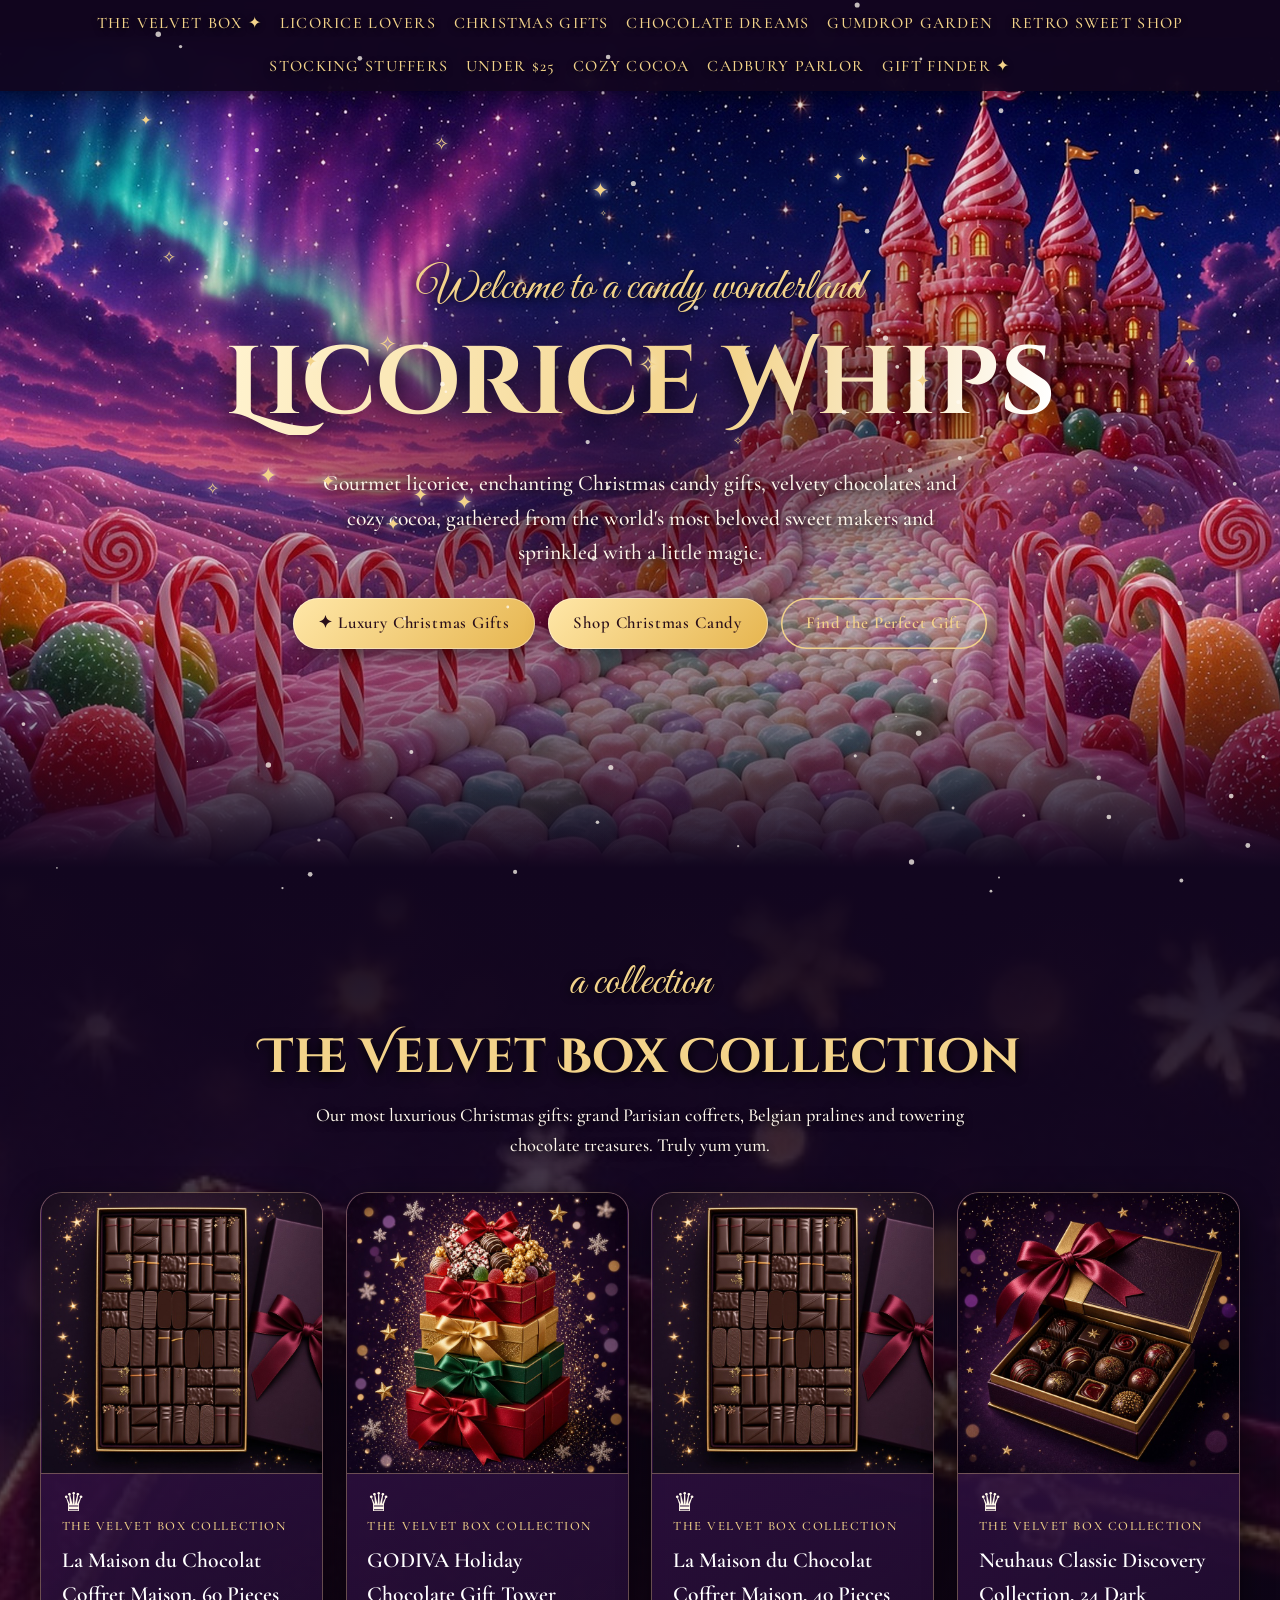
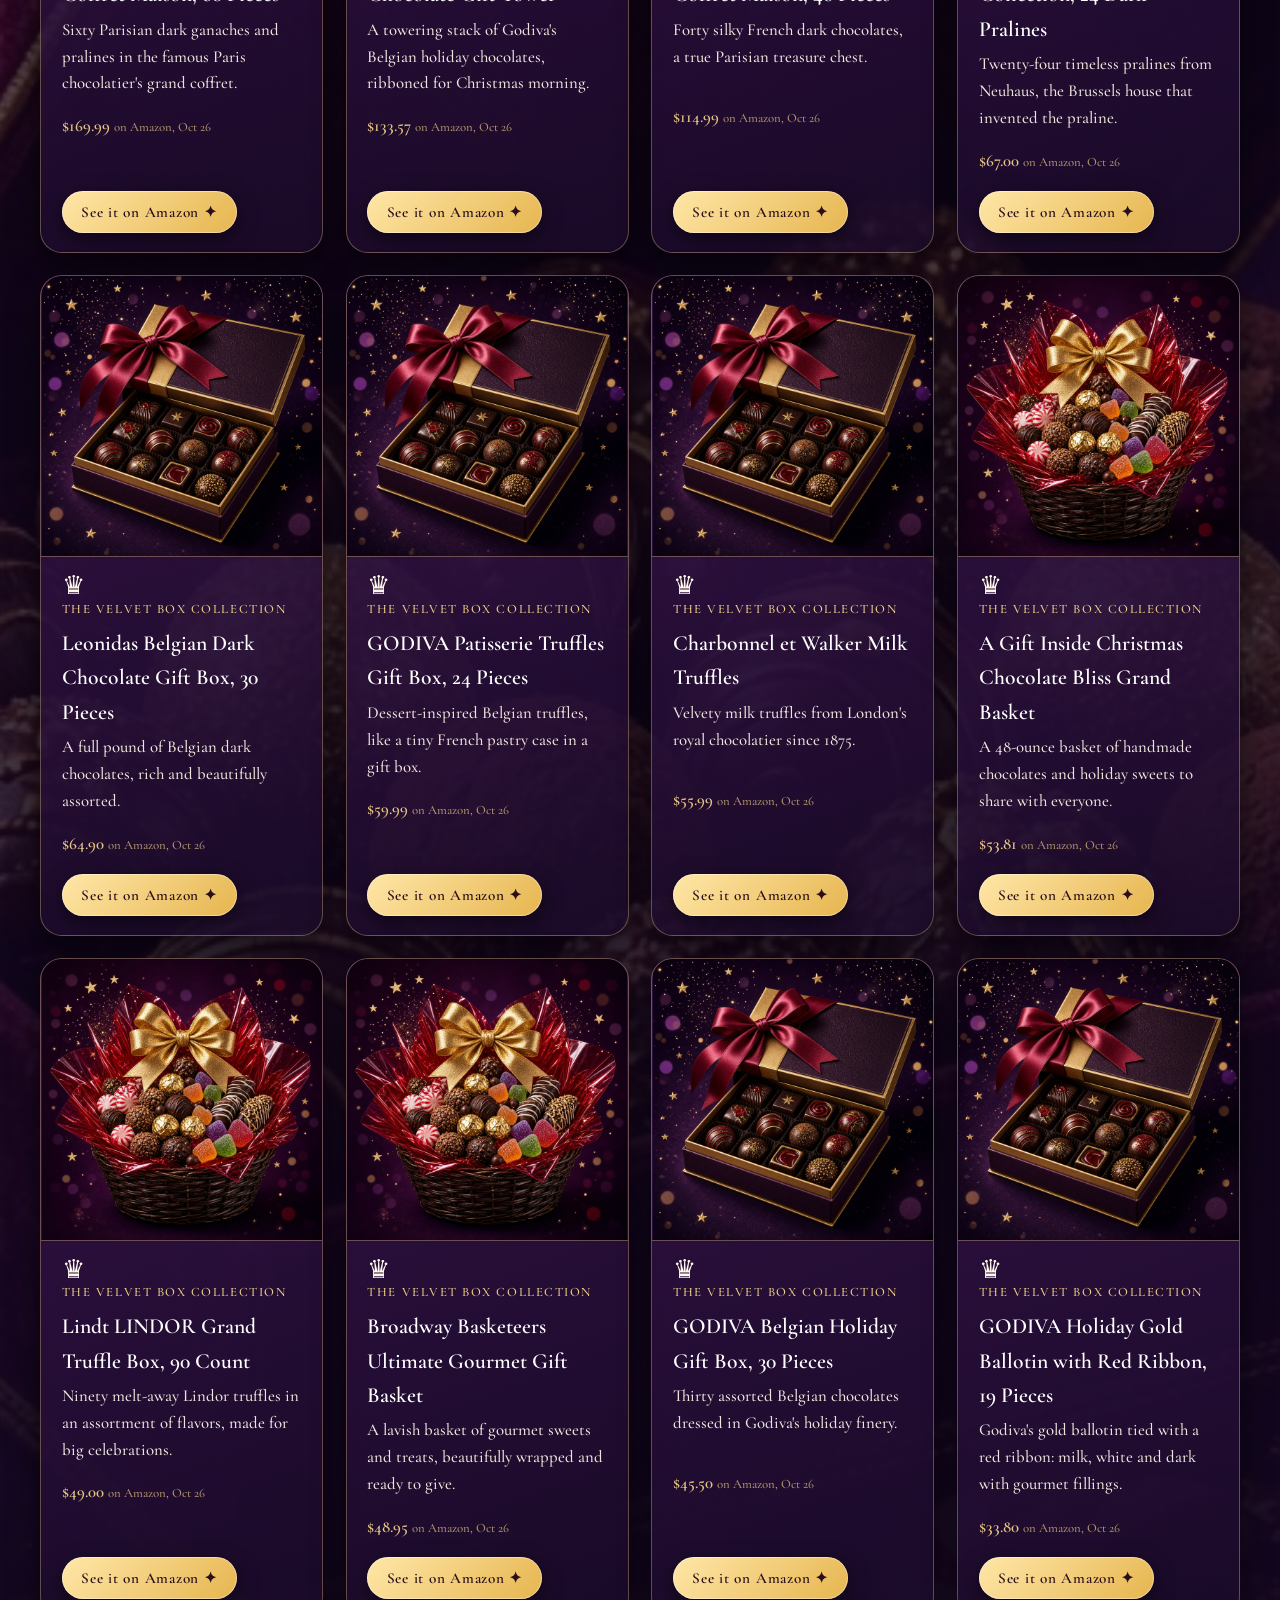
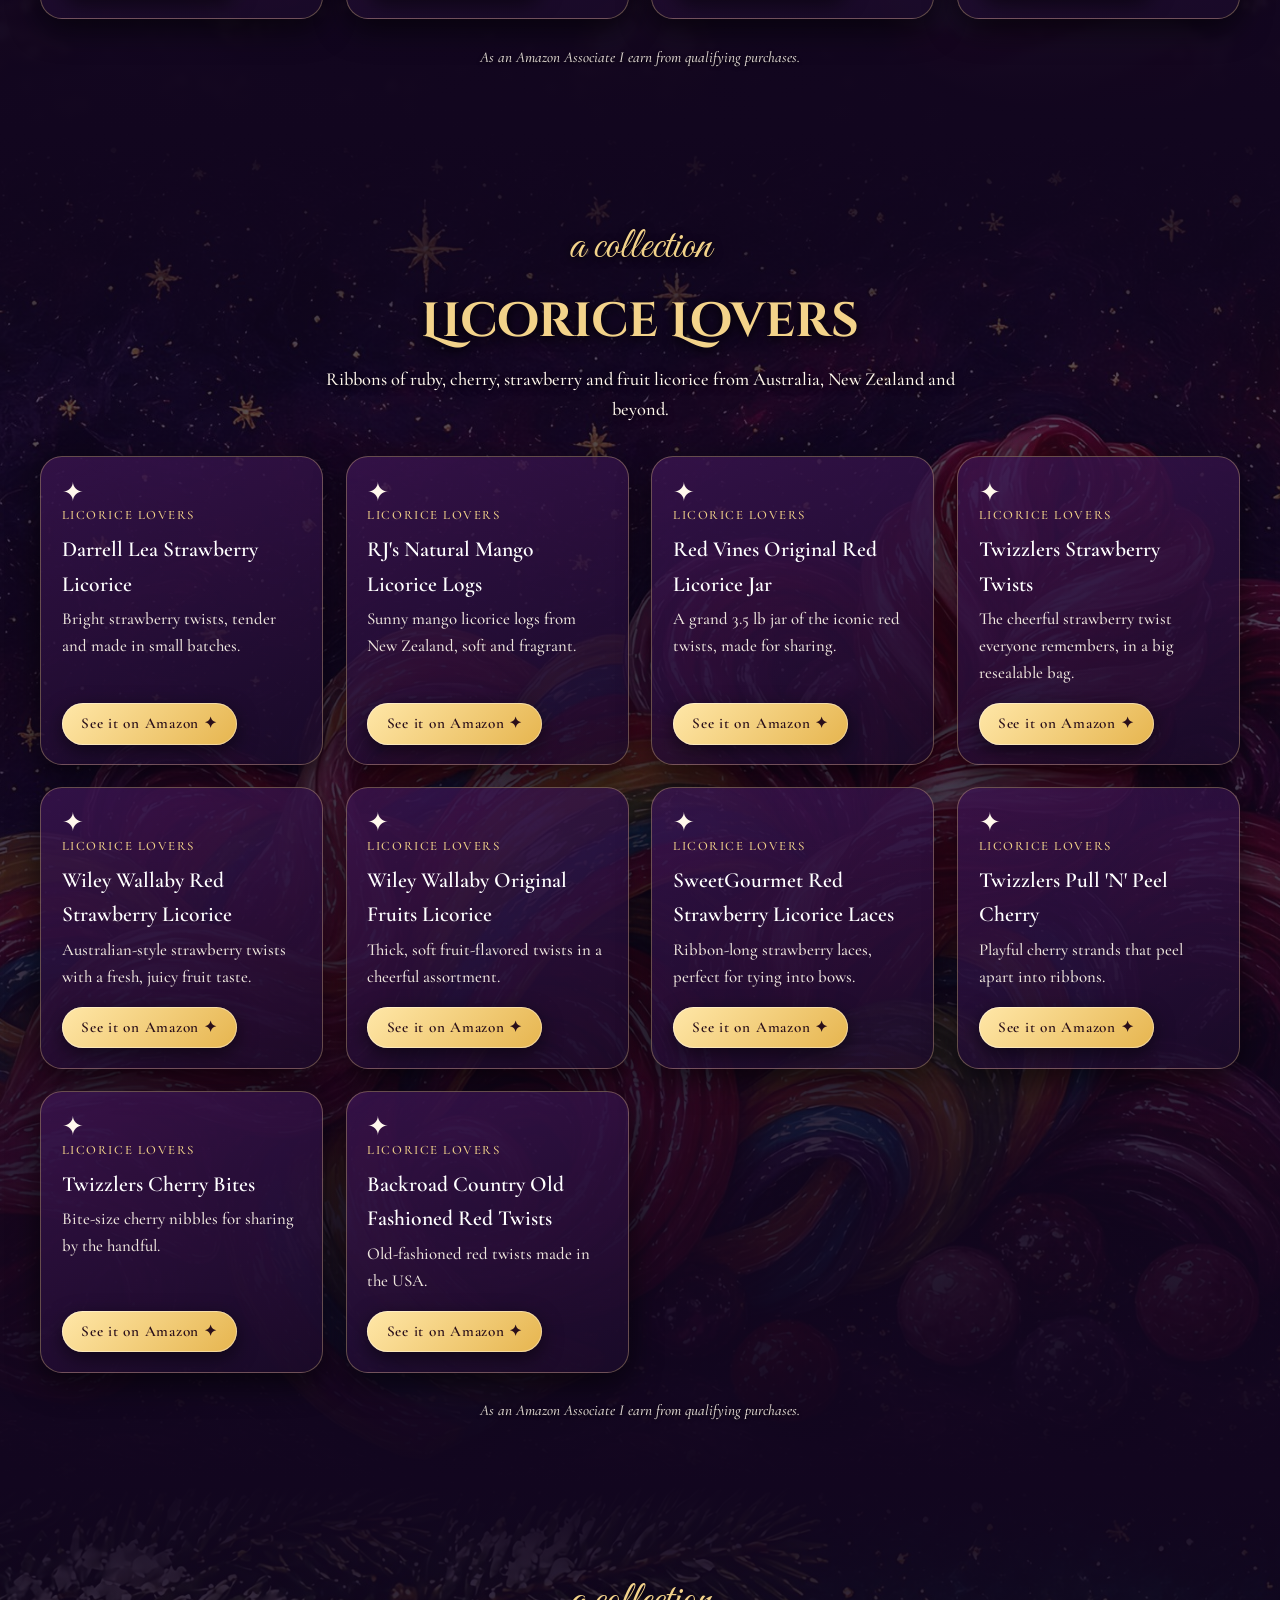
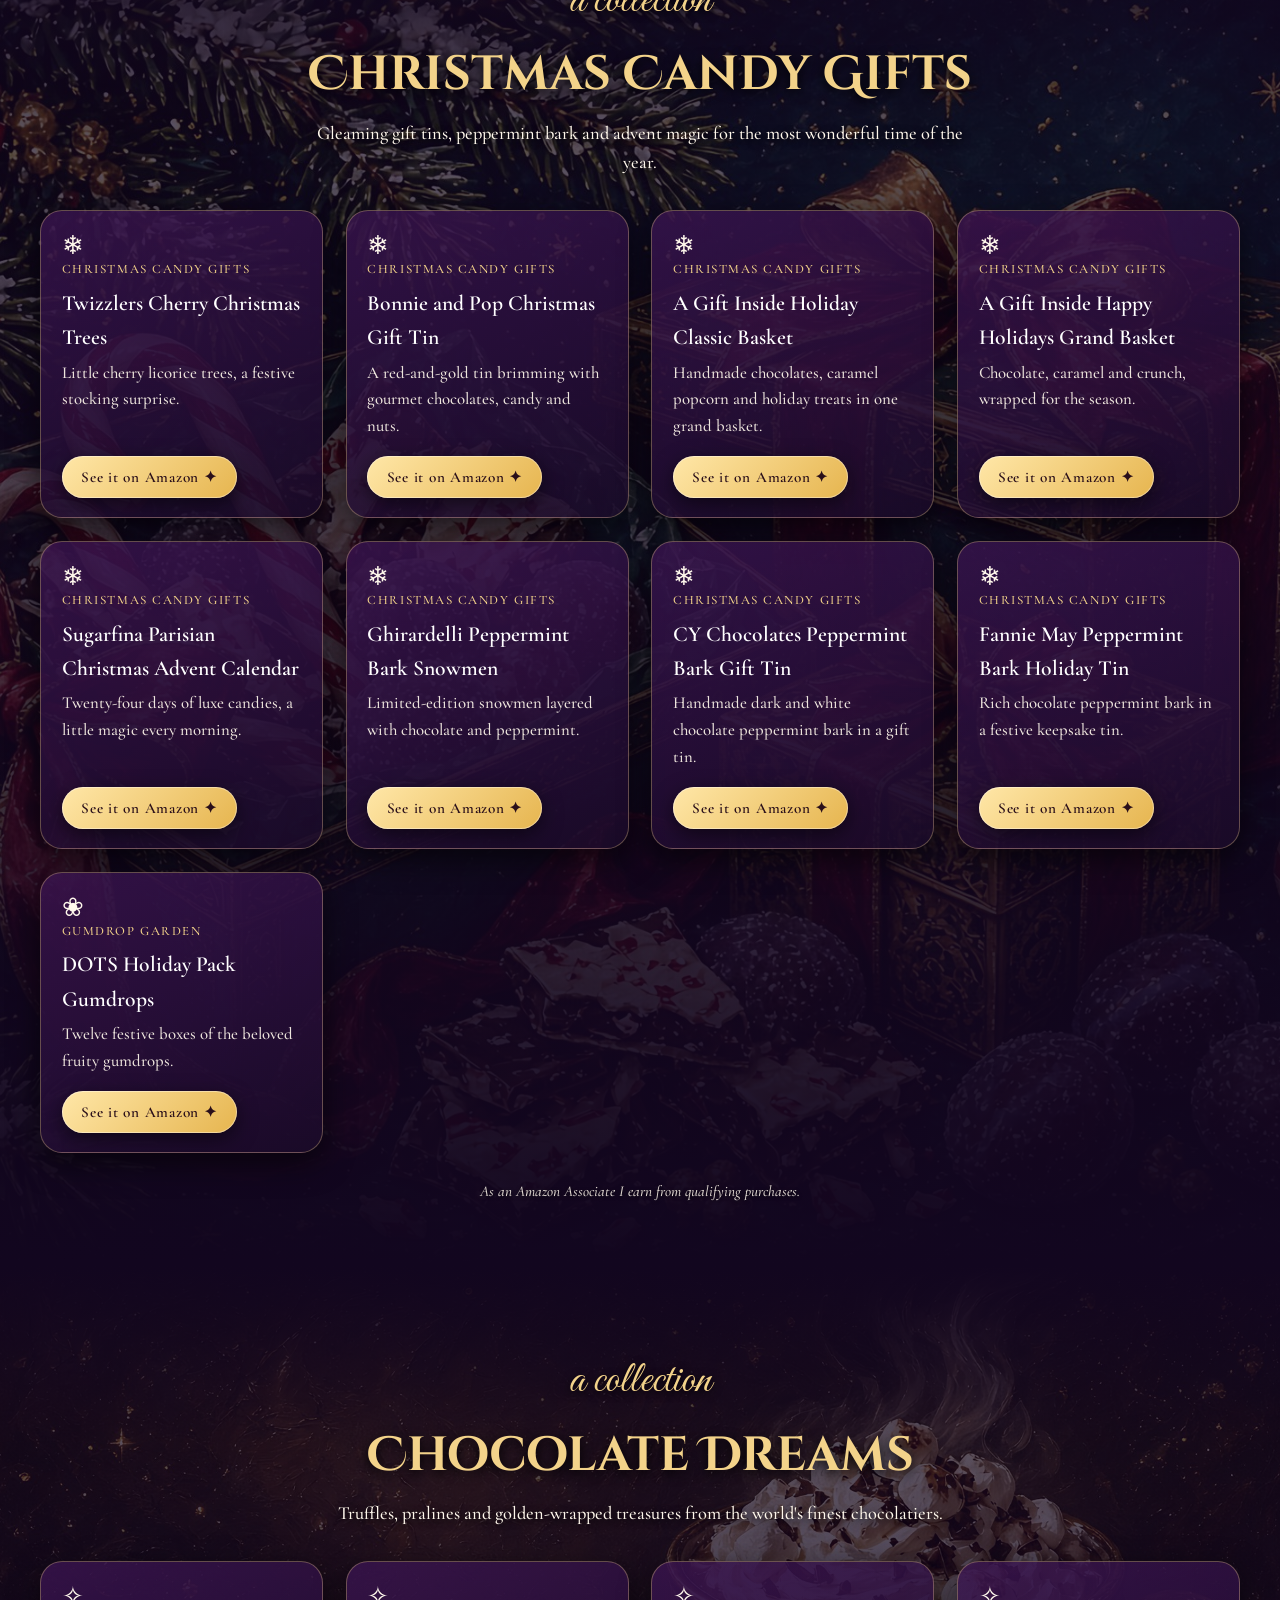
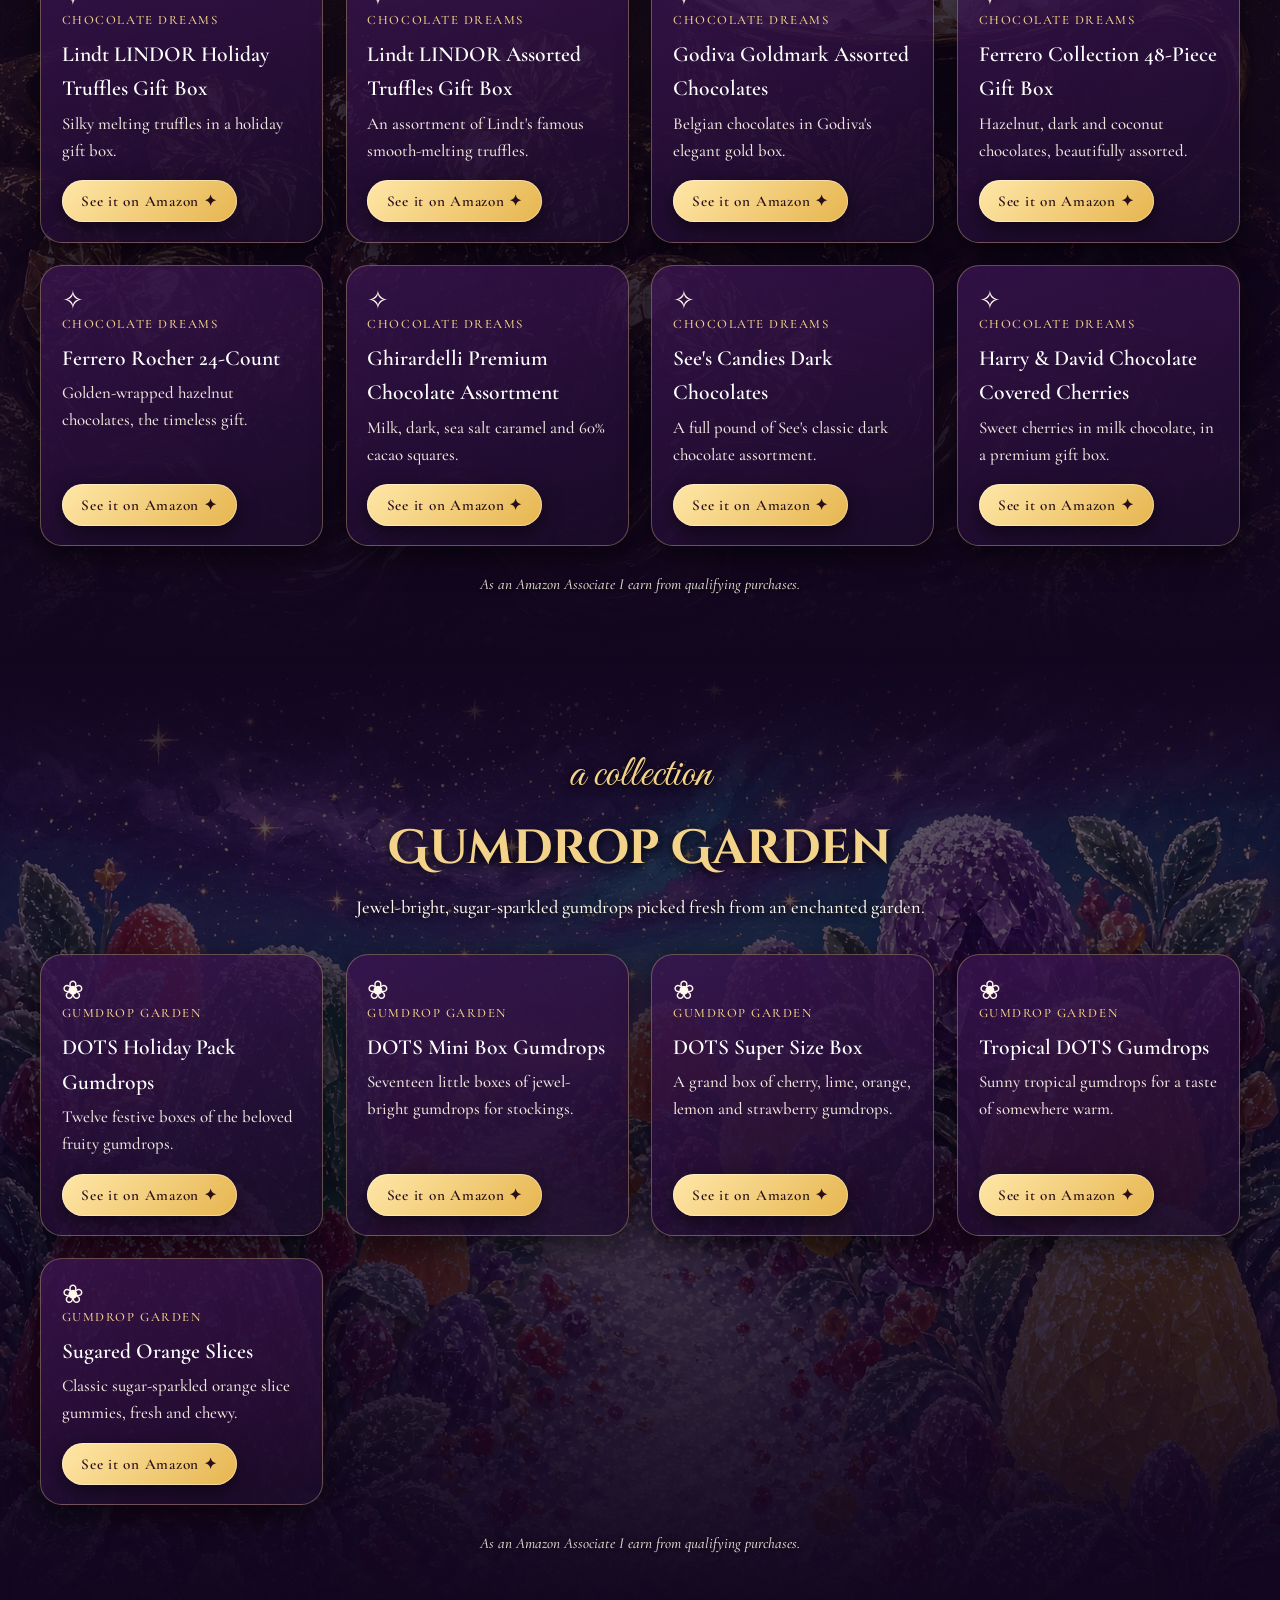
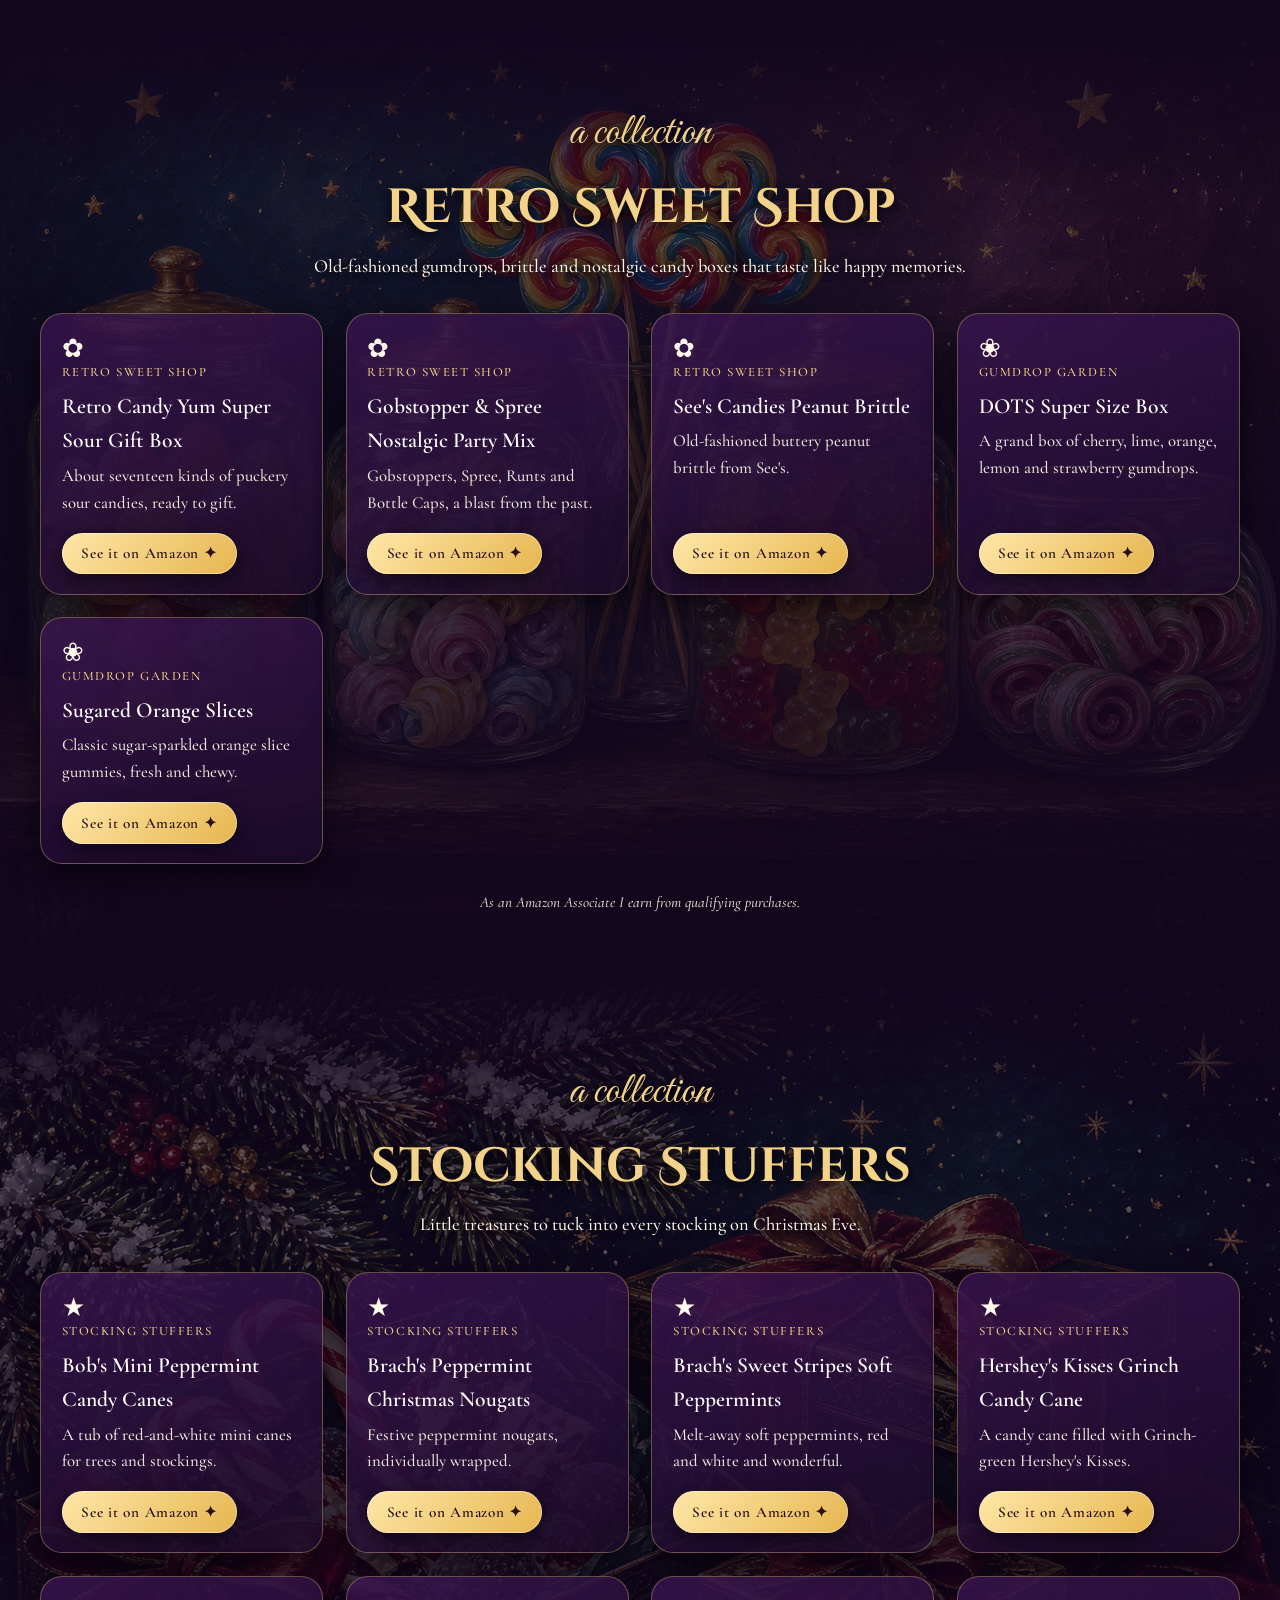
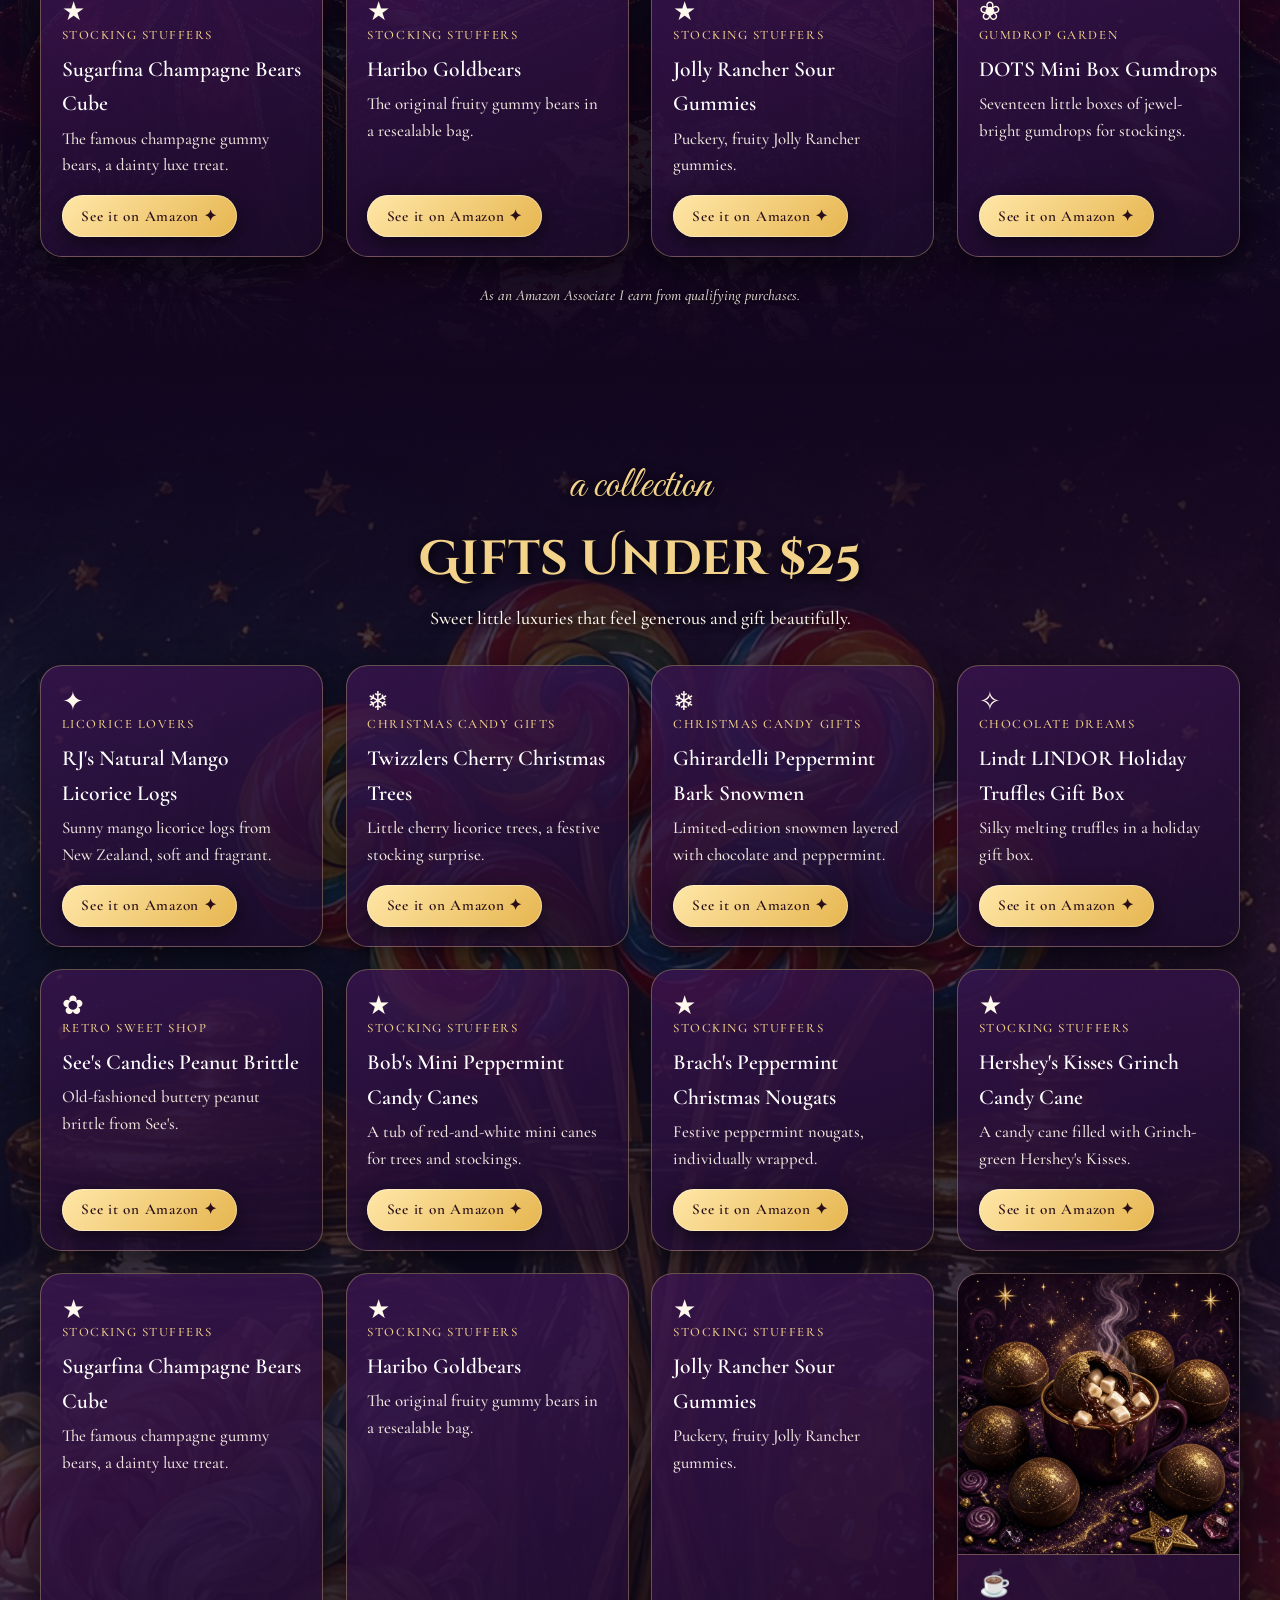
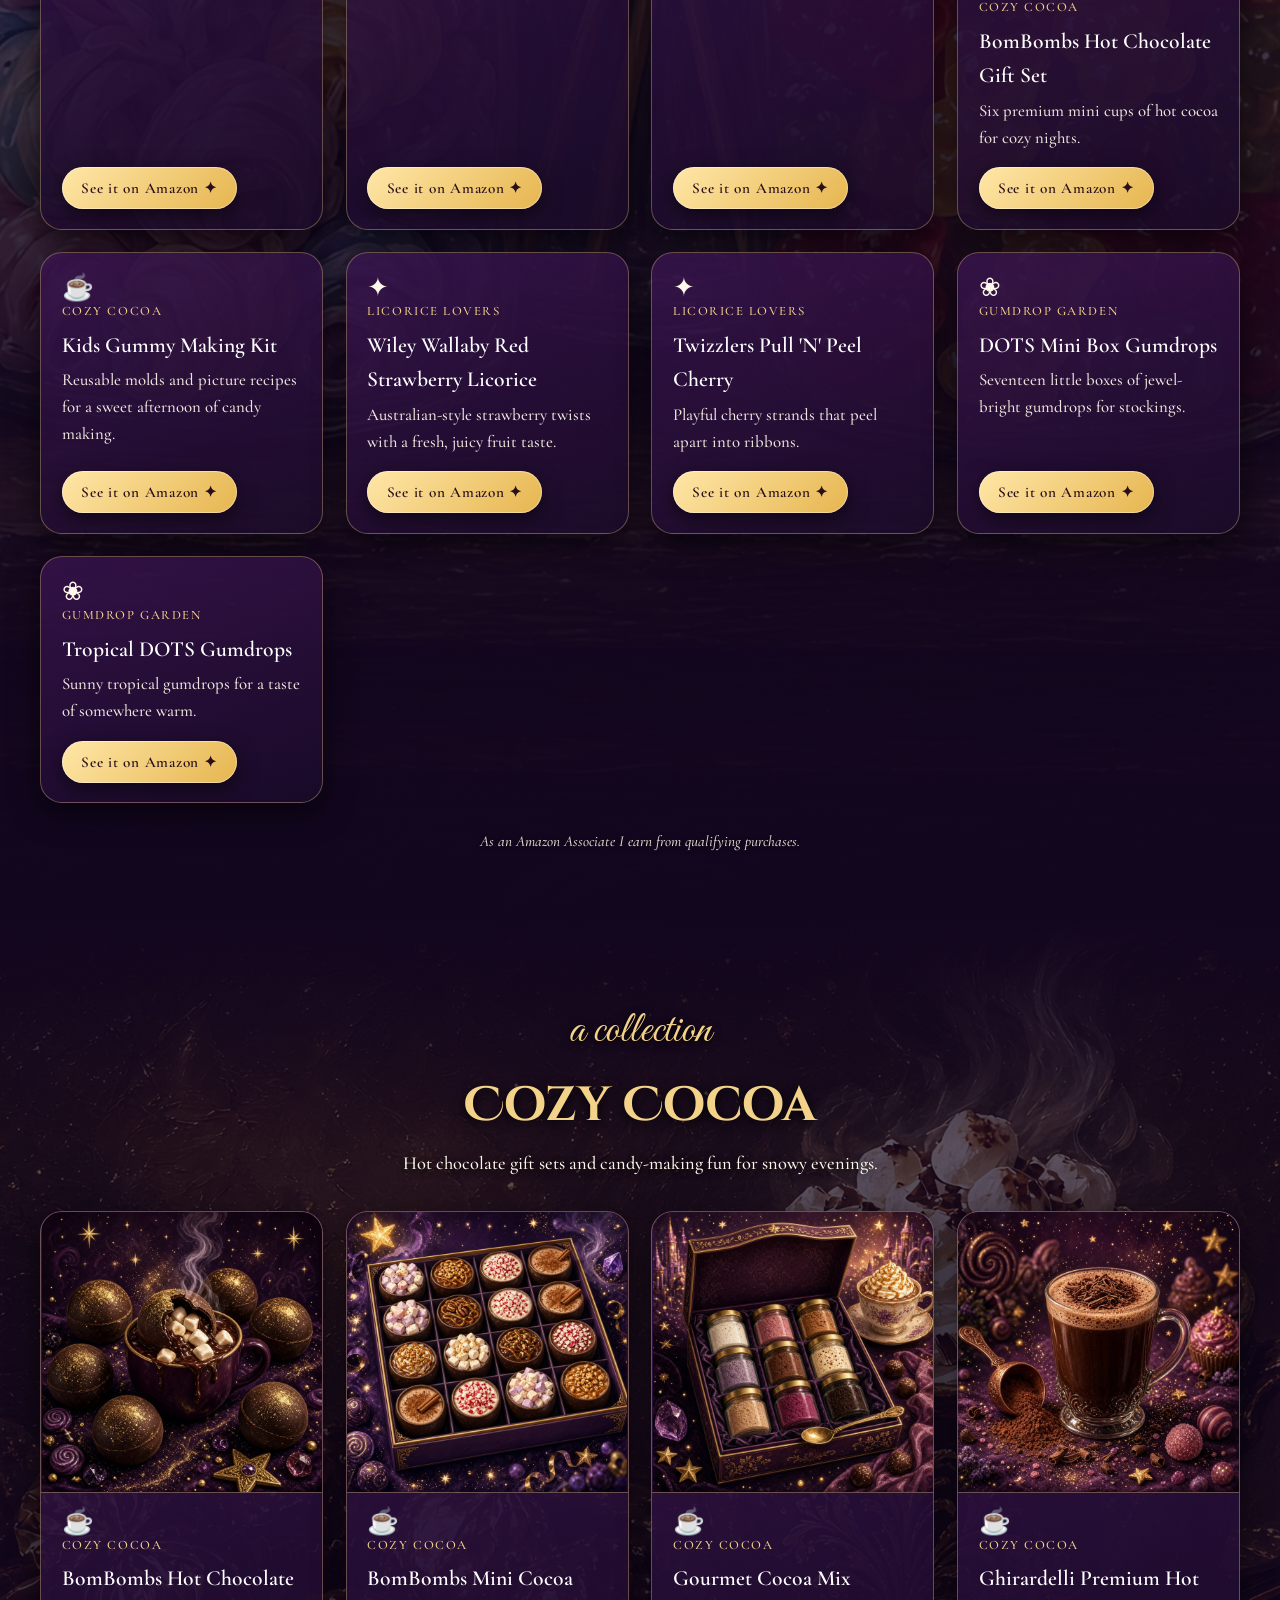
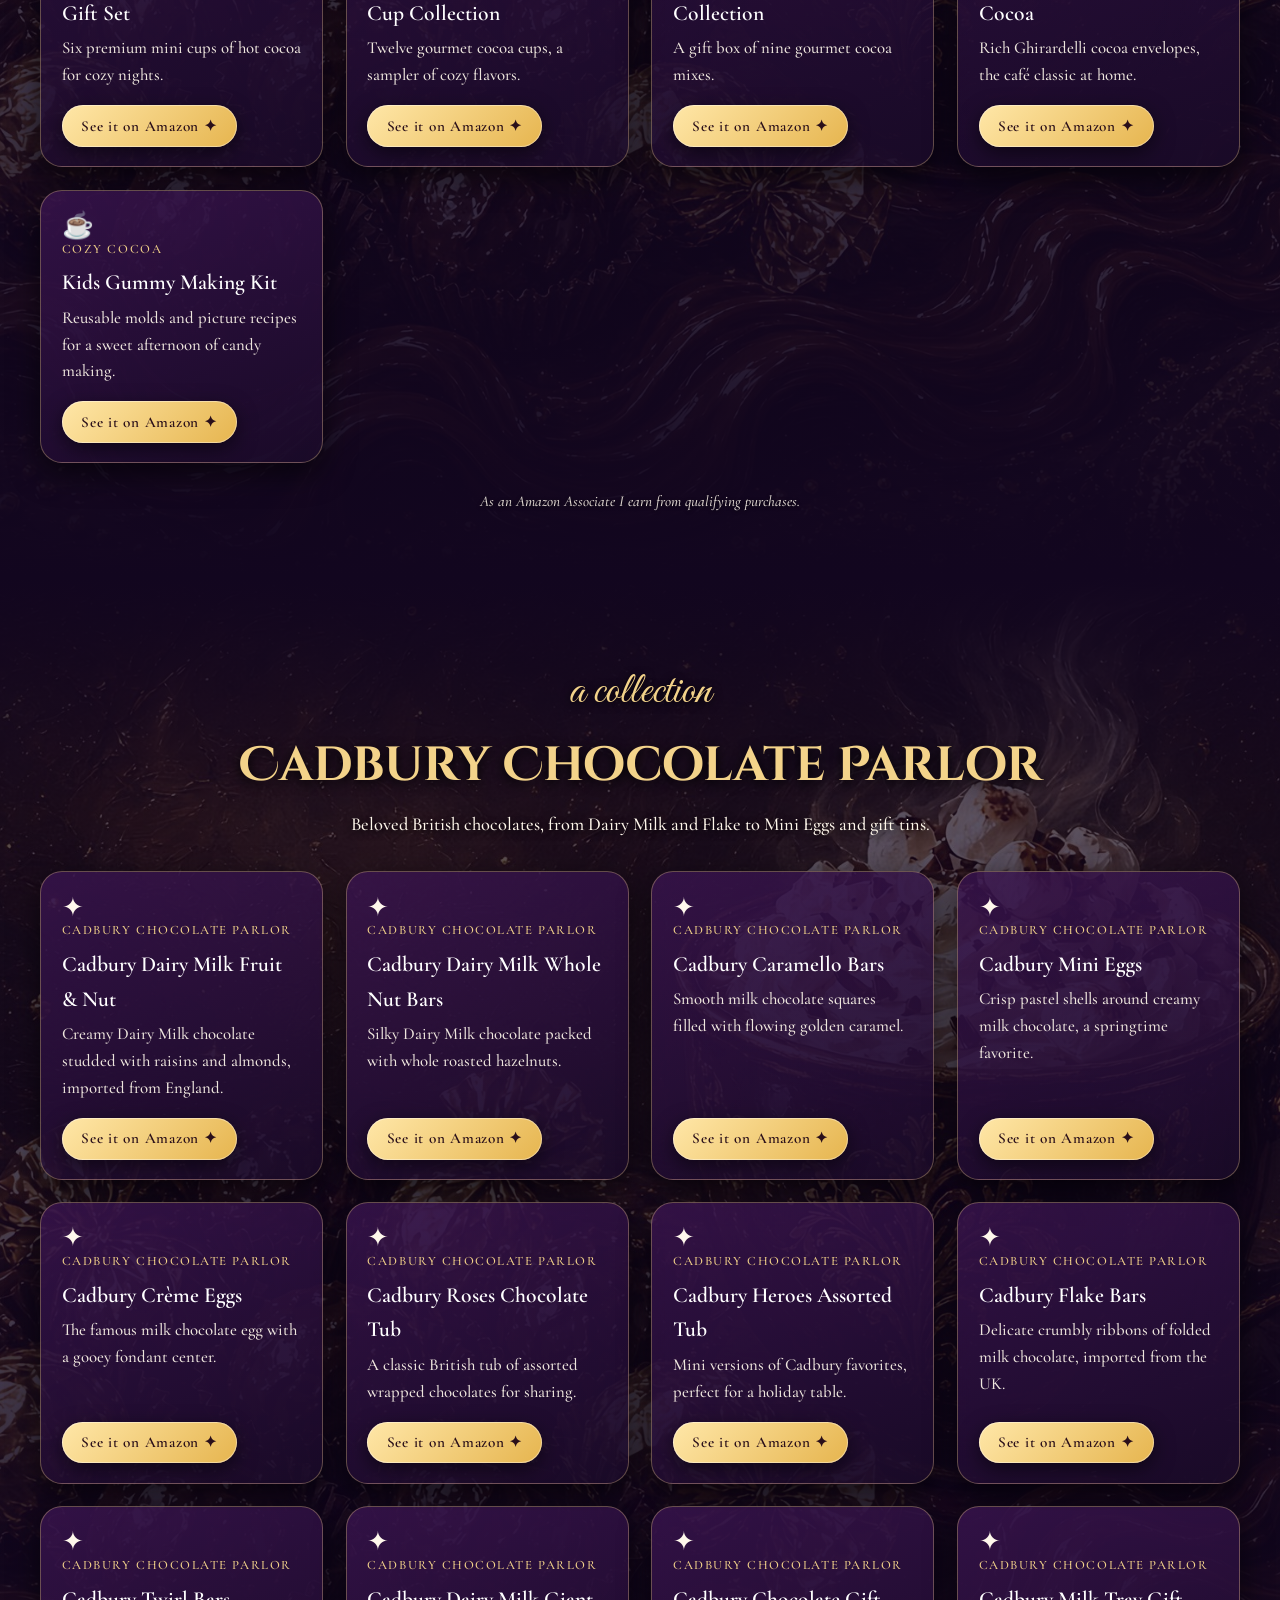
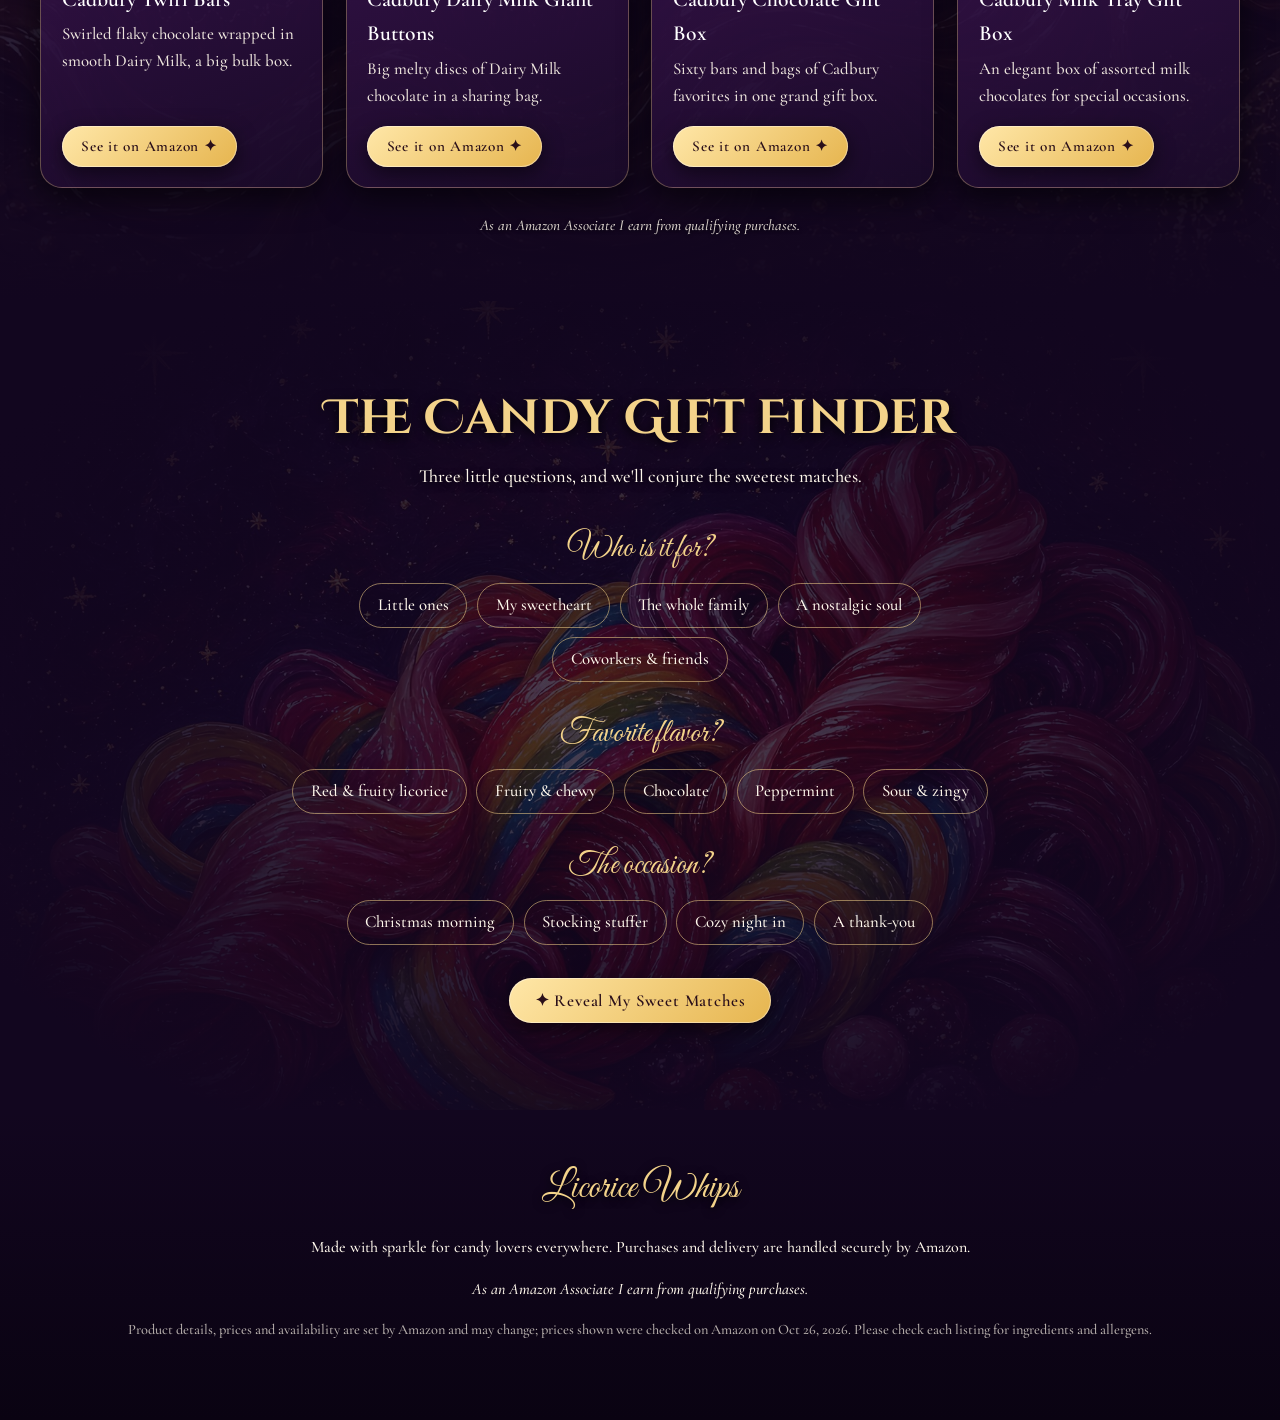
==== index.html @ b165d597 "Show full product pictures (no cropping)" ====
<!doctype html><html lang="en"><head><meta charset="utf-8"><meta name="viewport" content="width=device-width,initial-scale=1">
<title>Licorice Whips · A Magical Candy Wonderland of Gourmet Sweets &amp; Christmas Gifts</title>
<meta name="description" content="Licorice Whips: a sparkling candy wonderland of gourmet licorice, Christmas candy gifts, fine chocolates, retro sweets, stocking stuffers and cozy cocoa.">
<meta property="og:type" content="website"><meta property="og:title" content="Licorice Whips · The Velvet Box Christmas Collection">
<meta property="og:description" content="Luxury Christmas chocolate gifts from Paris, Brussels and London, plus a whole candy wonderland of sweets. ✦">
<meta property="og:url" content="https://lulumoons.github.io/licorice-whips/"><meta property="og:image" content="https://lulumoons.github.io/licorice-whips/img/og-velvet.jpg?v=7"><meta property="og:image:width" content="1200"><meta property="og:image:height" content="630"><meta name="twitter:card" content="summary_large_image"><meta name="twitter:title" content="Licorice Whips · The Velvet Box Christmas Collection"><meta name="twitter:description" content="Luxury Christmas chocolate gifts from Paris, Brussels and London. ✦"><meta name="twitter:image" content="https://lulumoons.github.io/licorice-whips/img/og-velvet.jpg?v=7">
<link rel="icon" href="data:image/svg+xml,%3Csvg xmlns=%22http://www.w3.org/2000/svg%22 viewBox=%220 0 100 100%22%3E%3Ctext y=%22.9em%22 font-size=%2290%22%3E%E2%9C%A6%3C/text%3E%3C/svg%3E"><link rel="preconnect" href="https://fonts.googleapis.com"><link rel="preconnect" href="https://fonts.gstatic.com" crossorigin>
<link href="https://fonts.googleapis.com/css2?family=Cinzel+Decorative:wght@700&family=Cormorant+Garamond:ital,wght@0,500;0,600;1,500&family=Great+Vibes&display=swap" rel="stylesheet">
<style>
:root{--gold:#f3d38a;--ruby:#c8213f;--plum:#1b0b2a;--ink:#fff8ec}
*{box-sizing:border-box}html{scroll-behavior:smooth}
body{margin:0;background:#12061f radial-gradient(ellipse at top,#2a0f3d,#12061f 60%) fixed;color:var(--ink);font:500 1.15rem/1.6 'Cormorant Garamond',Georgia,serif;overflow-x:hidden}
a{color:var(--gold)}
#snow{position:fixed;inset:0;pointer-events:none;z-index:50}
nav{position:sticky;top:0;z-index:40;display:flex;gap:1.1rem;justify-content:center;flex-wrap:wrap;padding:.7rem 1rem;background:rgba(18,6,31,.92);backdrop-filter:blur(8px);-webkit-backdrop-filter:blur(8px);box-shadow:0 4px 18px rgba(0,0,0,.45)}
section[id]{scroll-margin-top:5.5rem}
nav a{text-decoration:none;font-size:1rem;letter-spacing:.08em;text-transform:uppercase;text-shadow:0 2px 6px #000}
nav a:hover{color:#fff;text-shadow:0 0 12px var(--gold)}
.hero{position:relative;min-height:92vh;display:flex;flex-direction:column;align-items:center;justify-content:center;text-align:center;padding:3rem 1rem;background:url(img/hero.jpg?v=4) center/cover;margin-top:-3.2rem}
.hero:after{content:"";position:absolute;inset:0;background:radial-gradient(ellipse at center,#12061f99 0%,#12061f33 45%,transparent 70%),linear-gradient(transparent 70%,#12061f)}
.hero>*{position:relative;z-index:1}
.script{font-family:'Great Vibes',cursive;color:var(--gold);font-size:clamp(1.8rem,4vw,2.8rem);text-shadow:0 2px 10px #000}
h1{font-family:'Cinzel Decorative',serif;font-size:clamp(2.6rem,8vw,6rem);margin:.1em 0;line-height:1.05;background:linear-gradient(100deg,#fff3d0,#f3d38a 30%,#fff 50%,#f3d38a 70%,#fff3d0);background-size:200% auto;-webkit-background-clip:text;background-clip:text;color:transparent;filter:drop-shadow(0 4px 14px #000c);animation:shine 6s linear infinite}
@keyframes shine{to{background-position:200% center}}
.hero p{max-width:40rem;font-size:1.35rem;text-shadow:0 2px 8px #000,0 0 22px #000}
.btn{display:inline-block;margin:.4rem;padding:.75rem 1.6rem;border-radius:999px;text-decoration:none;font-weight:600;letter-spacing:.05em;color:#2a0f1a;background:linear-gradient(135deg,#ffe7a8,#e6b54f);box-shadow:0 6px 20px #0008,0 0 0 1px #fff6 inset;transition:transform .25s,box-shadow .25s;position:relative;border:0;cursor:pointer;font-family:inherit;font-size:1.05rem}
.btn:hover{transform:translateY(-2px) scale(1.03);box-shadow:0 8px 28px #f3d38a66}
.btn.ghost{background:transparent;color:var(--gold);box-shadow:0 0 0 1.5px var(--gold) inset}
section.col{position:relative;padding:5rem 1.2rem 3rem;background-size:cover;background-position:center}
section.col:before{content:"";position:absolute;inset:0;background:linear-gradient(#12061f 0%,#12061fb0 18%,#12061fcc 60%,#12061f 100%)}
section.col>*{position:relative}
h2{font-family:'Cinzel Decorative',serif;text-align:center;color:var(--gold);font-size:clamp(1.8rem,4.5vw,3rem);margin:0;text-shadow:0 3px 12px #000}
.lede{text-align:center;max-width:42rem;margin:.3rem auto 2rem;text-shadow:0 2px 8px #000}
.grid{display:grid;grid-template-columns:repeat(auto-fill,minmax(250px,1fr));gap:1.4rem;max-width:1200px;margin:auto}
.card{position:relative;padding:1.4rem 1.3rem 1.2rem;border-radius:22px;background:linear-gradient(160deg,#3a1450cc,#1b0b2acc);border:1px solid #f3d38a55;box-shadow:0 10px 30px #0009;display:flex;flex-direction:column;transition:transform .3s,box-shadow .3s;overflow:hidden}
.card:hover{transform:translateY(-6px) rotate(-.4deg);box-shadow:0 14px 40px #000a,0 0 30px #f3d38a44}
.card .pimg{display:block;width:calc(100% + 2.6rem);margin:-1.4rem -1.3rem 1rem;aspect-ratio:1/1;height:auto;object-fit:contain;border-bottom:1px solid #f3d38a55}
.card .gem{font-size:1.6rem;line-height:1}
.card h3{font-family:'Cormorant Garamond';font-weight:600;font-size:1.35rem;margin:.4rem 0 .3rem;color:#fff}
.card p{margin:0 0 1rem;font-size:1.05rem;opacity:.92;flex:1}
.card .btn{align-self:flex-start;margin:0;font-size:.95rem;padding:.55rem 1.2rem}
.tag{font-size:.8rem;letter-spacing:.12em;text-transform:uppercase;color:var(--gold)}
.disc{text-align:center;font-style:italic;font-size:.95rem;opacity:.85;margin-top:1.6rem;text-shadow:0 1px 4px #000}
.spark{position:fixed;pointer-events:none;z-index:60;font-size:14px;color:var(--gold);animation:pop .8s ease-out forwards}
@keyframes pop{from{opacity:1;transform:translate(0,0) scale(1)}to{opacity:0;transform:translate(var(--x),var(--y)) scale(.3) rotate(180deg)}}
#finder{padding:5rem 1.2rem;text-align:center;background:url(img/licorice.jpg?v=3) center/cover;position:relative}
#finder:before{content:"";position:absolute;inset:0;background:radial-gradient(ellipse,#12061fbb,#12061f 85%)}
#finder>*{position:relative}
.q{margin:1.4rem auto;max-width:46rem}.q h4{font-family:'Great Vibes';font-size:2rem;color:var(--gold);margin:.2rem 0;font-weight:400}
.opt{background:transparent;color:var(--ink);border:1.5px solid #f3d38a88;border-radius:999px;padding:.5rem 1.1rem;margin:.3rem;font:inherit;font-size:1.05rem;cursor:pointer;transition:.25s}
.opt:hover,.opt.on{background:#f3d38a;color:#2a0f1a;box-shadow:0 0 18px #f3d38a88}
#results .grid{margin-top:1.5rem;text-align:left}
footer{padding:3rem 1rem 4rem;text-align:center;font-size:1rem;background:linear-gradient(transparent,#0a0312)}
footer .script{font-size:2.4rem}
.twinkle{position:absolute;color:var(--gold);animation:tw 3s ease-in-out infinite;pointer-events:none;text-shadow:0 0 8px #fff}
@keyframes tw{0%,100%{opacity:.2;transform:scale(.7)}50%{opacity:1;transform:scale(1.15)}}
@media (prefers-reduced-motion:reduce){*{animation:none!important}#snow{display:none}}
@media(max-width:600px){nav{gap:.6rem;font-size:.85rem}nav a{font-size:.8rem}.hero{min-height:80vh}}
.pr{color:var(--gold);font-weight:600;font-size:1.25rem;margin:.2rem 0 .6rem}.pr small{font-size:.8rem;opacity:.75;font-weight:500}
</style></head><body>
<canvas id="snow"></canvas>
<nav><a href="#velvet">The Velvet Box ✦</a><a href="#licorice">Licorice Lovers</a><a href="#christmas">Christmas Gifts</a><a href="#chocolate">Chocolate Dreams</a><a href="#gumdrop">Gumdrop Garden</a><a href="#retro">Retro Sweet Shop</a><a href="#stocking">Stocking Stuffers</a><a href="#under25">Under $25</a><a href="#cocoa">Cozy Cocoa</a><a href="#cadbury">Cadbury Parlor</a><a href="#finder">Gift Finder ✦</a></nav>
<header class="hero" id="top">
<div class="script">Welcome to a candy wonderland</div>
<h1>Licorice Whips</h1>
<p>Gourmet licorice, enchanting Christmas candy gifts, velvety chocolates and cozy cocoa, gathered from the world's most beloved sweet makers and sprinkled with a little magic.</p>
<div><a class="btn" href="#velvet">✦ Luxury Christmas Gifts</a><a class="btn" href="#christmas">Shop Christmas Candy</a><a class="btn ghost" href="#finder">Find the Perfect Gift</a></div>
</header>
<main id="cols"></main>
<section id="finder">
<h2>The Candy Gift Finder</h2>
<p class="lede">Three little questions, and we'll conjure the sweetest matches.</p>
<div class="q" data-k="who"><h4>Who is it for?</h4><button class="opt" data-v="kids">Little ones</button><button class="opt" data-v="sweetheart">My sweetheart</button><button class="opt" data-v="family">The whole family</button><button class="opt" data-v="nostalgic">A nostalgic soul</button><button class="opt" data-v="cowork">Coworkers &amp; friends</button></div>
<div class="q" data-k="flavor"><h4>Favorite flavor?</h4><button class="opt" data-v="licorice">Red &amp; fruity licorice</button><button class="opt" data-v="fruity">Fruity &amp; chewy</button><button class="opt" data-v="chocolate">Chocolate</button><button class="opt" data-v="mint">Peppermint</button><button class="opt" data-v="sour">Sour &amp; zingy</button></div>
<div class="q" data-k="occ"><h4>The occasion?</h4><button class="opt" data-v="christmas">Christmas morning</button><button class="opt" data-v="stocking">Stocking stuffer</button><button class="opt" data-v="cozy">Cozy night in</button><button class="opt" data-v="thanks">A thank-you</button></div>
<button class="btn" id="go">✦ Reveal My Sweet Matches</button>
<div id="results"></div>
</section>
<footer>
<div class="script">Licorice Whips</div>
<p>Made with sparkle for candy lovers everywhere. Purchases and delivery are handled securely by Amazon.</p>
<p><em>As an Amazon Associate I earn from qualifying purchases.</em></p>
<p style="opacity:.7;font-size:.9rem">Product details, prices and availability are set by Amazon and may change; prices shown were checked on Amazon on Oct 26, 2026. Please check each listing for ingredients and allergens.</p>
</footer>
<script src="products.js?v=7"></script>
<script>
const TAG="enchantedveil-20",P=window.LW_PRODUCTS;
const COLS=[["velvet","The Velvet Box Collection","Our most luxurious Christmas gifts: grand Parisian coffrets, Belgian pralines and towering chocolate treasures. Truly yum yum.","velvet","♛"],
["licorice","Licorice Lovers","Ribbons of ruby, cherry, strawberry and fruit licorice from Australia, New Zealand and beyond.","licorice","✦"],
["christmas","Christmas Candy Gifts","Gleaming gift tins, peppermint bark and advent magic for the most wonderful time of the year.","christmas","❄"],
["chocolate","Chocolate Dreams","Truffles, pralines and golden-wrapped treasures from the world's finest chocolatiers.","chocolate","✧"],
["gumdrop","Gumdrop Garden","Jewel-bright, sugar-sparkled gumdrops picked fresh from an enchanted garden.","gumdrop","❀"],
["retro","Retro Sweet Shop","Old-fashioned gumdrops, brittle and nostalgic candy boxes that taste like happy memories.","retro","✿"],
["stocking","Stocking Stuffers","Little treasures to tuck into every stocking on Christmas Eve.","christmas","★"],
["under25","Gifts Under $25","Sweet little luxuries that feel generous and gift beautifully.","retro","♥"],
["cocoa","Cozy Cocoa","Hot chocolate gift sets and candy-making fun for snowy evenings.","chocolate","☕"],
["cadbury","Cadbury Chocolate Parlor","Beloved British chocolates, from Dairy Milk and Flake to Mini Eggs and gift tins.","chocolate","✦"]];
const url=a=>`https://www.amazon.com/dp/${a}?tag=${TAG}`;
const card=p=>`<article class="card">${p.i?`<img class="pimg" src="img/products/${p.i}.jpg?v=7" alt="${p.n}" loading="lazy" width="800" height="800">`:""}<span class="gem">${(COLS.find(c=>c[0]==p.c)||COLS[0])[4]}</span><span class="tag">${(COLS.find(c=>c[0]==p.c)||COLS[0])[1]}</span><h3>${p.n}</h3><p>${p.d}</p>${p.pr?`<p class="pr">${p.pr} <small>on Amazon, Oct 26</small></p>`:""}<a class="btn" href="${url(p.a)}" target="_blank" rel="sponsored noopener">See it on Amazon ✦</a></article>`;
document.getElementById('cols').innerHTML=COLS.map(([k,t,l,img])=>{const items=P.filter(p=>k=="under25"?p.u:(p.c==k||(p.x||[]).includes(k)));
return `<section class="col" id="${k}" style="background-image:url(img/${img}.jpg?v=7)"><div class="script" style="text-align:center">a collection</div><h2>${t}</h2><p class="lede">${l}</p><div class="grid">${items.map(card).join('')}</div><p class="disc">As an Amazon Associate I earn from qualifying purchases.</p></section>`}).join('');
// quiz
const sel={};document.querySelectorAll('.q').forEach(q=>q.querySelectorAll('.opt').forEach(b=>b.onclick=()=>{q.querySelectorAll('.opt').forEach(x=>x.classList.remove('on'));b.classList.add('on');sel[q.dataset.k]=b.dataset.v}));
document.getElementById('go').onclick=()=>{const s=P.map(p=>{let v=0;if(sel.flavor=="licorice"&&p.c=="licorice")v+=3;else if(sel.flavor&&p.f==sel.flavor)v+=3;
const o=sel.occ;if(o=="christmas"&&p.c=="christmas")v+=2;if(o=="stocking"&&(p.c=="stocking"||p.u))v+=2;if(o=="cozy"&&p.c=="cocoa")v+=2;if(o=="thanks"&&(p.c=="chocolate"||p.u))v+=1.5;
const w=sel.who;if(w=="kids"&&(p.c=="stocking"||p.f=="fruity"||p.a=="B0D1DGMQN2"))v+=1.5;if(w=="sweetheart"&&p.c=="chocolate")v+=1.5;if(w=="family"&&(p.c=="christmas"||/Basket|Jar|Tub/.test(p.n)))v+=1.5;if(w=="nostalgic"&&(p.c=="retro"||p.c=="licorice"))v+=1.5;if(w=="cowork"&&p.u)v+=1.5;
return [v+Math.random()*.3,p]}).sort((a,b)=>b[0]-a[0]).slice(0,6).map(x=>x[1]);
document.getElementById('results').innerHTML=`<h2 style="margin-top:2rem">Your Sweet Matches</h2><div class="grid">${s.map(card).join('')}</div><p class="disc">As an Amazon Associate I earn from qualifying purchases.</p>`;
burst(innerWidth/2,innerHeight/2,24);document.getElementById('results').scrollIntoView({behavior:'smooth'})};
// sparkles
function burst(x,y,n){for(let i=0;i<n;i++){const s=document.createElement('span');s.className='spark';s.textContent=['✦','✧','★','✶'][i%4];s.style.left=x+'px';s.style.top=y+'px';s.style.setProperty('--x',(Math.random()*120-60)+'px');s.style.setProperty('--y',(Math.random()*120-60)+'px');document.body.appendChild(s);setTimeout(()=>s.remove(),800)}}
document.addEventListener('mouseover',e=>{const t=e.target.closest('.btn,.card,.opt');if(t&&!t._s){t._s=1;const r=t.getBoundingClientRect();burst(r.left+r.width/2,r.top+10,5);setTimeout(()=>t._s=0,900)}});
document.addEventListener('click',e=>burst(e.clientX,e.clientY,7));
// twinkles in hero
const h=document.querySelector('.hero');for(let i=0;i<22;i++){const t=document.createElement('span');t.className='twinkle';t.textContent=i%3?'✦':'✧';t.style.left=Math.random()*100+'%';t.style.top=Math.random()*60+'%';t.style.fontSize=(8+Math.random()*16)+'px';t.style.animationDelay=Math.random()*3+'s';h.appendChild(t)}
// sugar snow
const c=document.getElementById('snow'),x=c.getContext('2d');let F=[];function rs(){c.width=innerWidth;c.height=innerHeight;F=Array.from({length:innerWidth<600?40:90},()=>({x:Math.random()*c.width,y:Math.random()*c.height,r:Math.random()*2.2+.6,s:Math.random()*.6+.25,d:Math.random()*6}))}rs();addEventListener('resize',rs);
(function f(){x.clearRect(0,0,c.width,c.height);for(const p of F){p.y+=p.s;p.d+=.01;p.x+=Math.sin(p.d)*.3;if(p.y>c.height){p.y=-4;p.x=Math.random()*c.width}x.beginPath();x.arc(p.x,p.y,p.r,0,7);x.fillStyle='rgba(255,250,240,.75)';x.fill()}requestAnimationFrame(f)})();
</script></body></html>
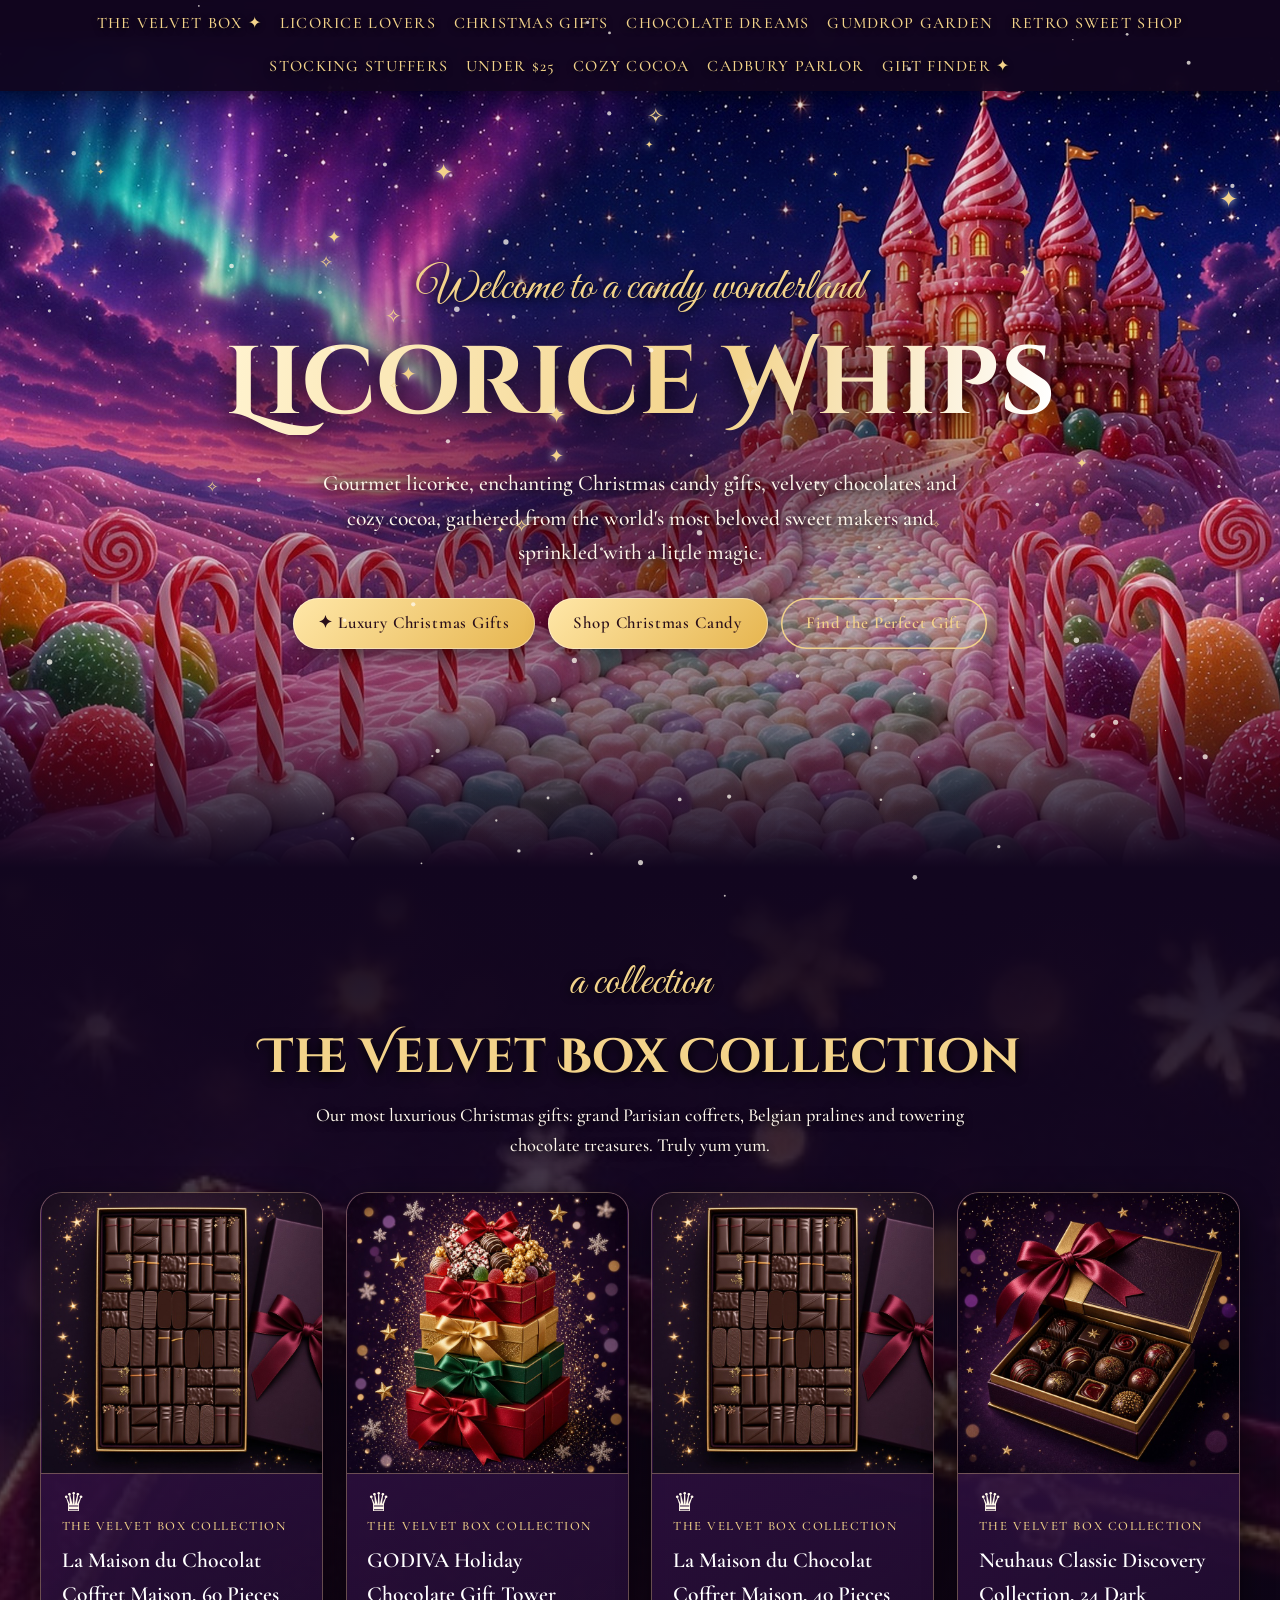
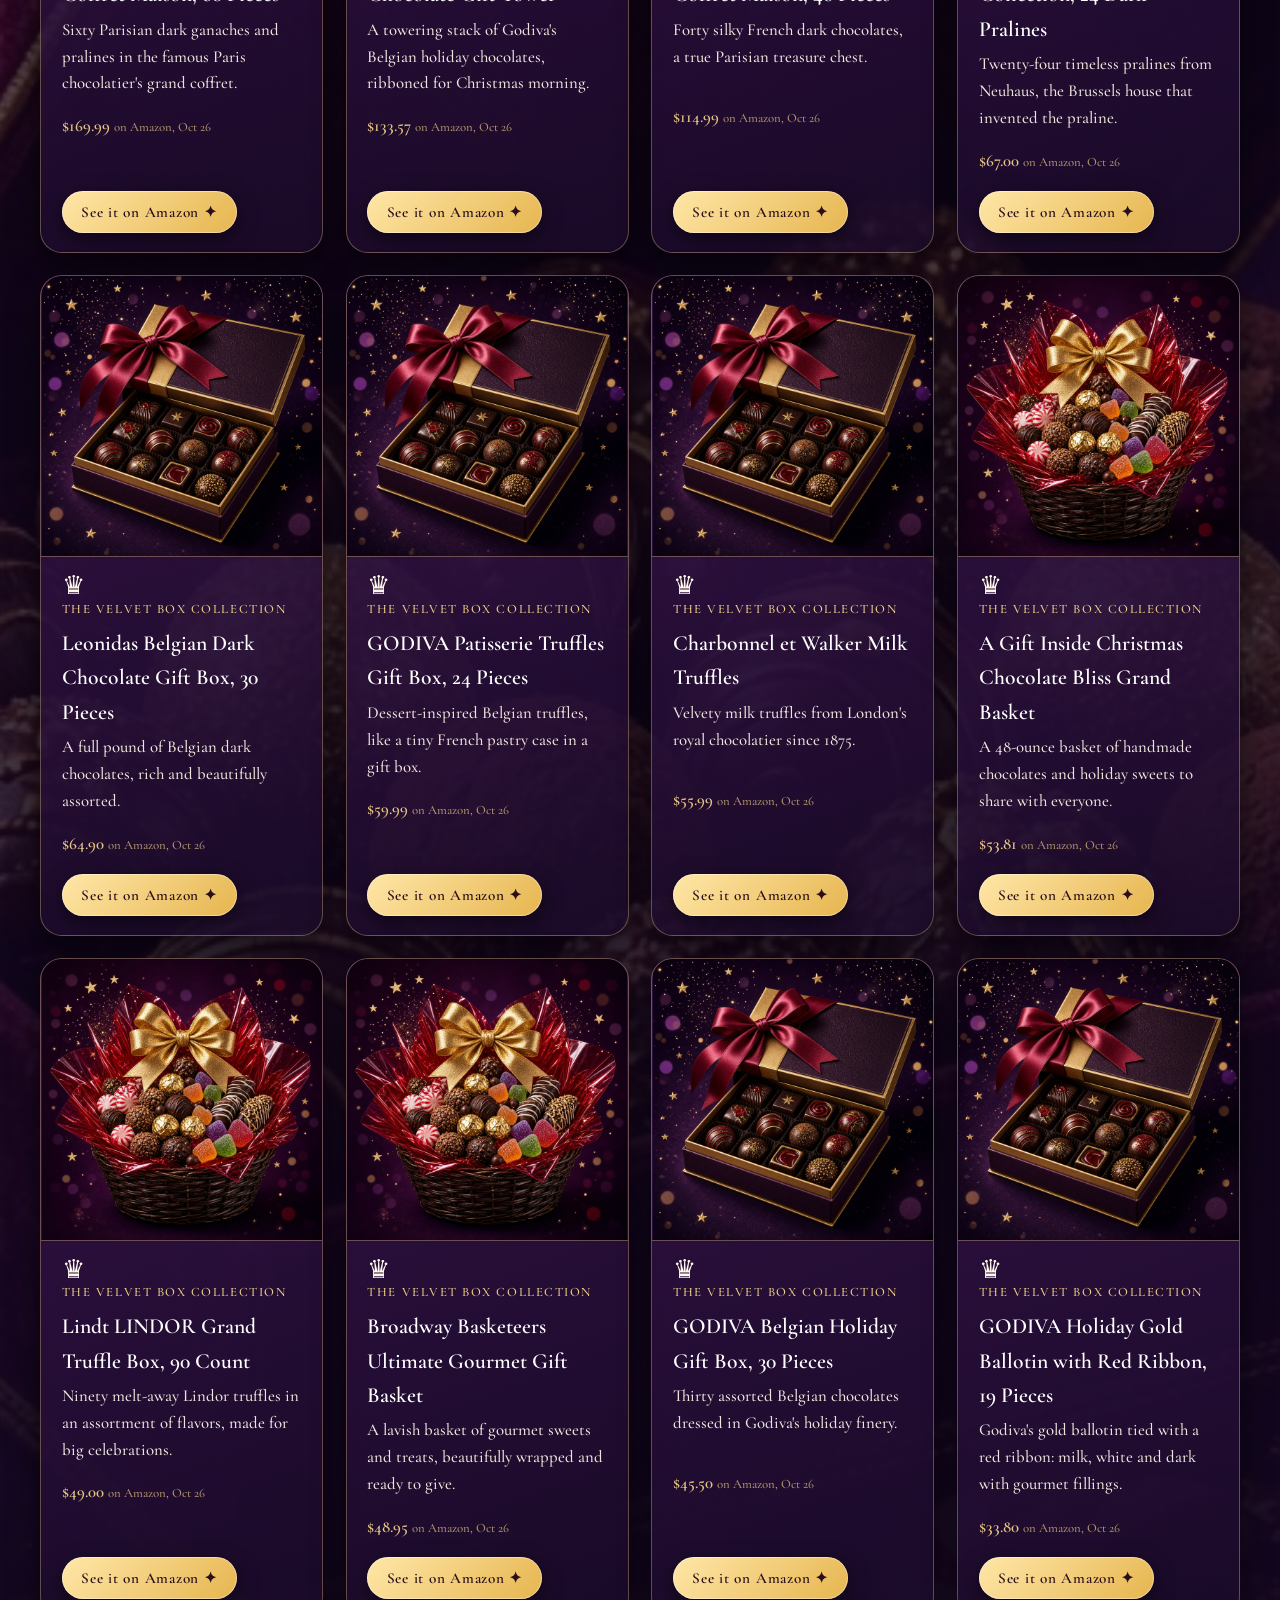
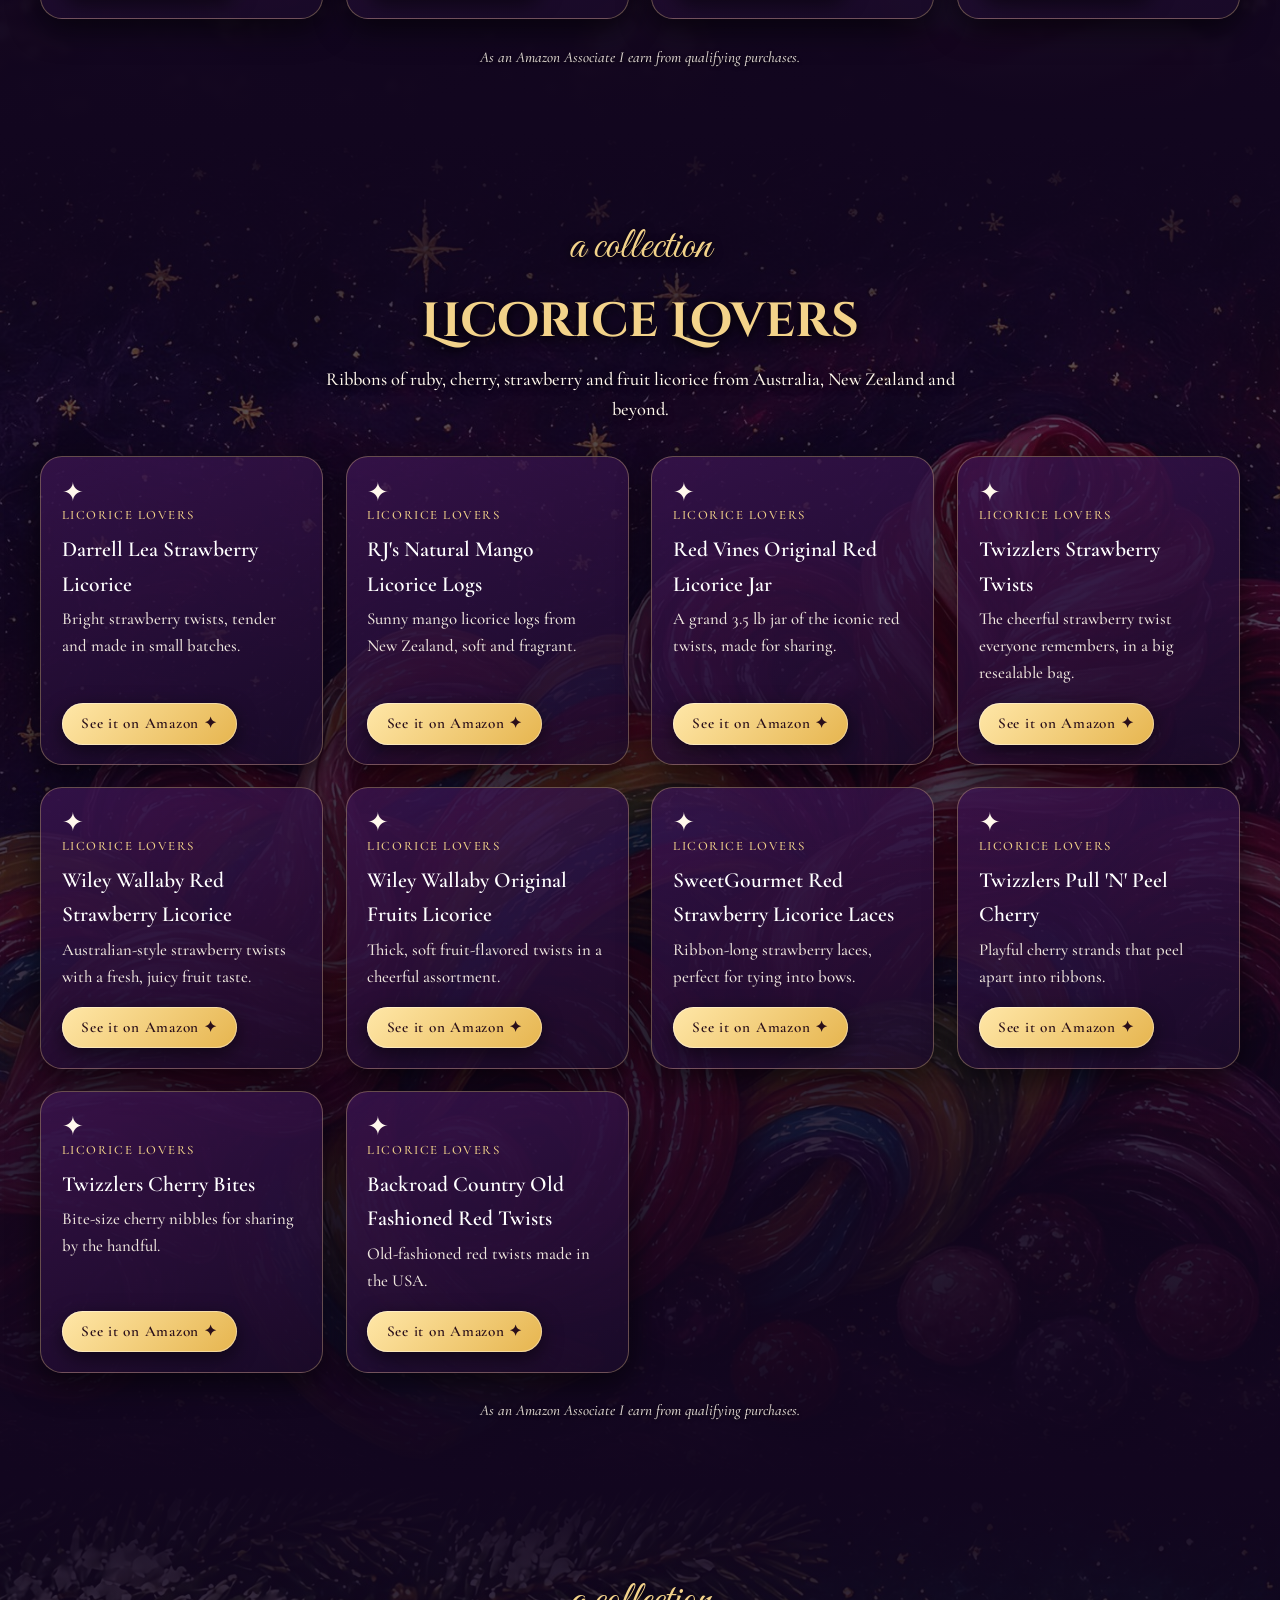
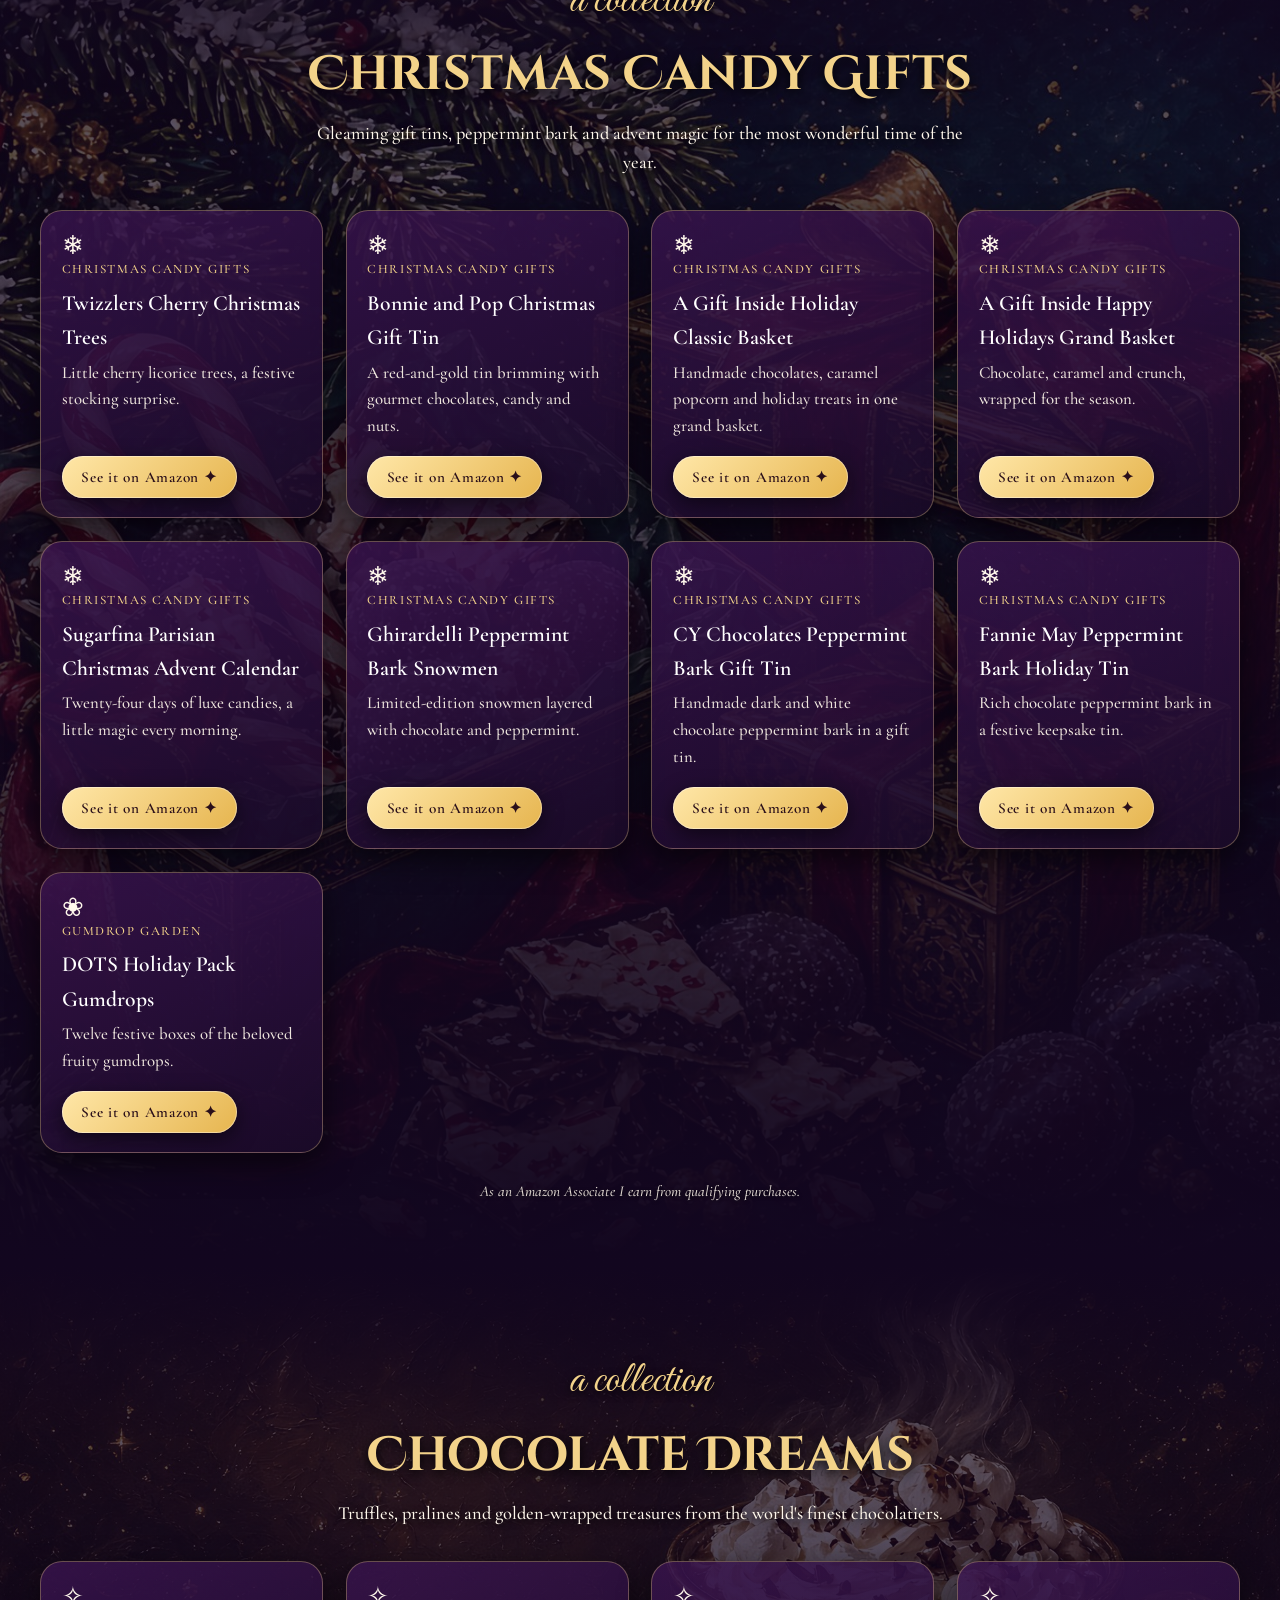
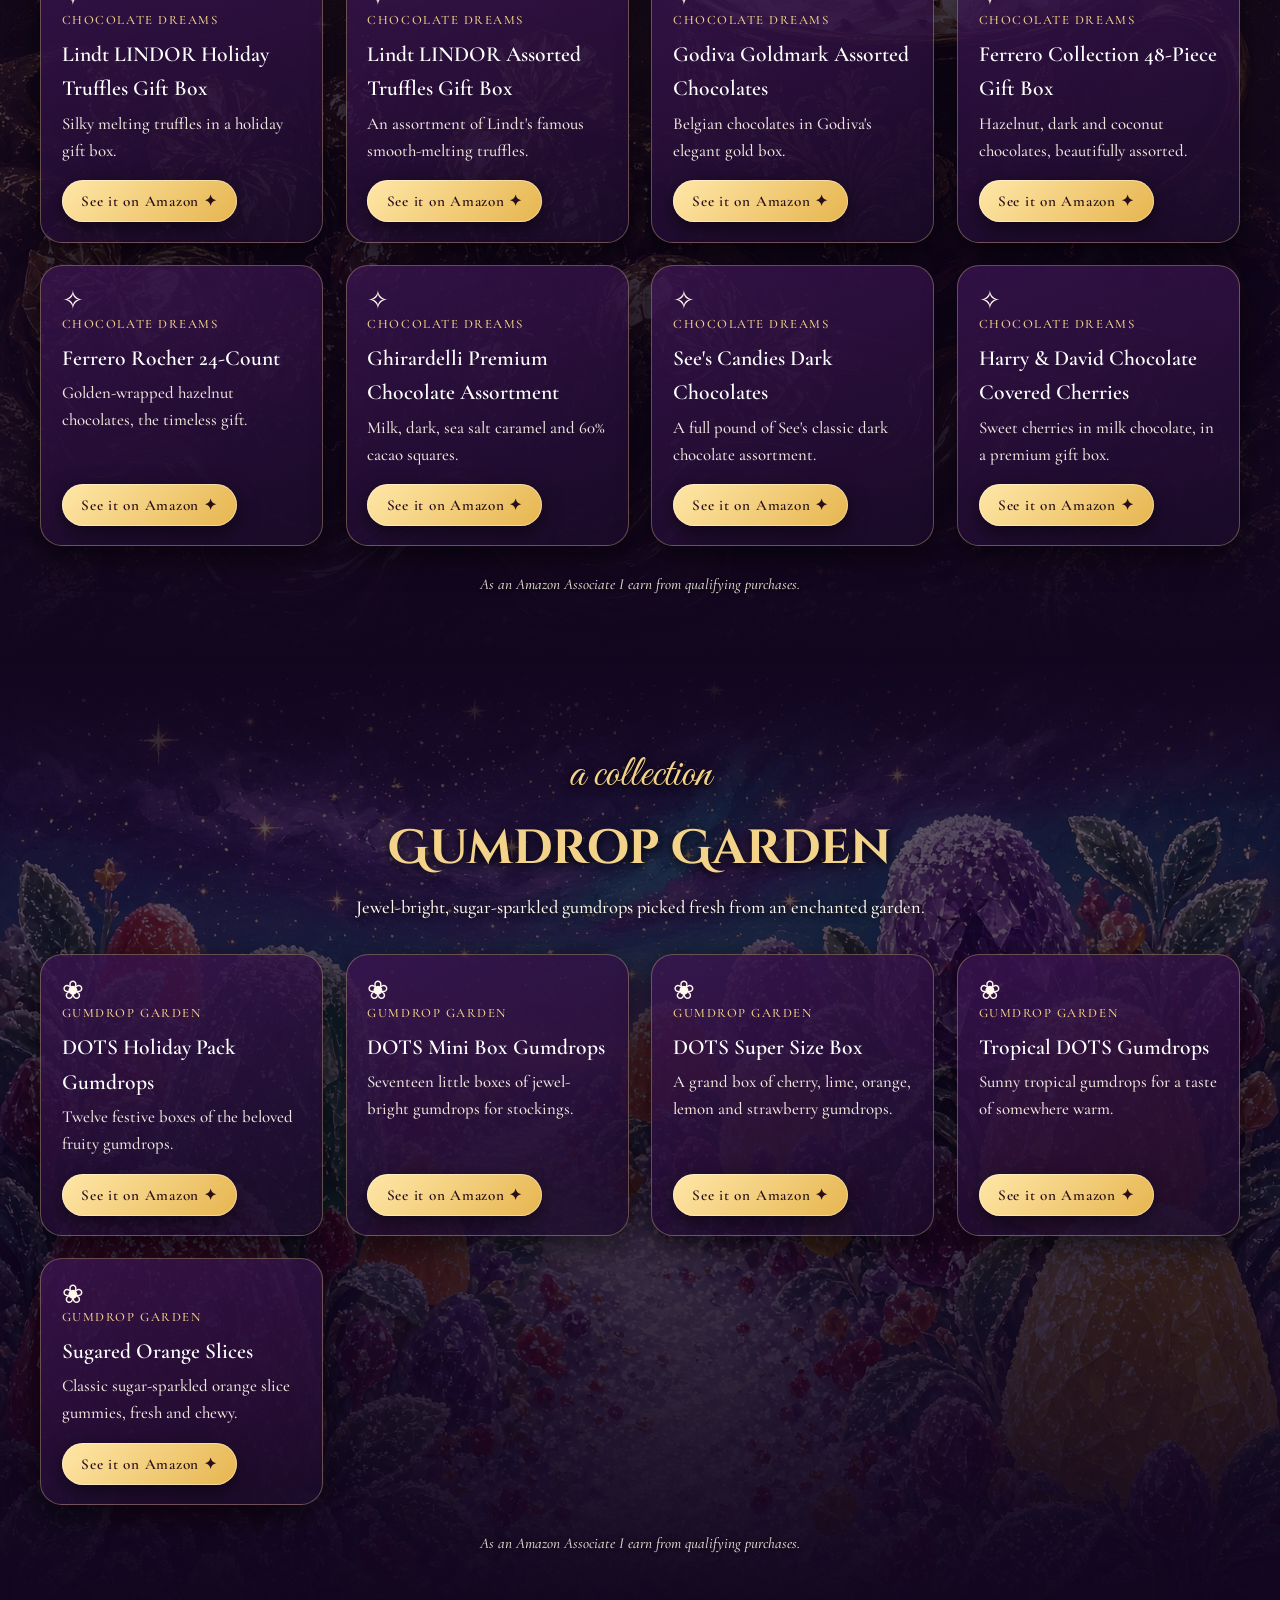
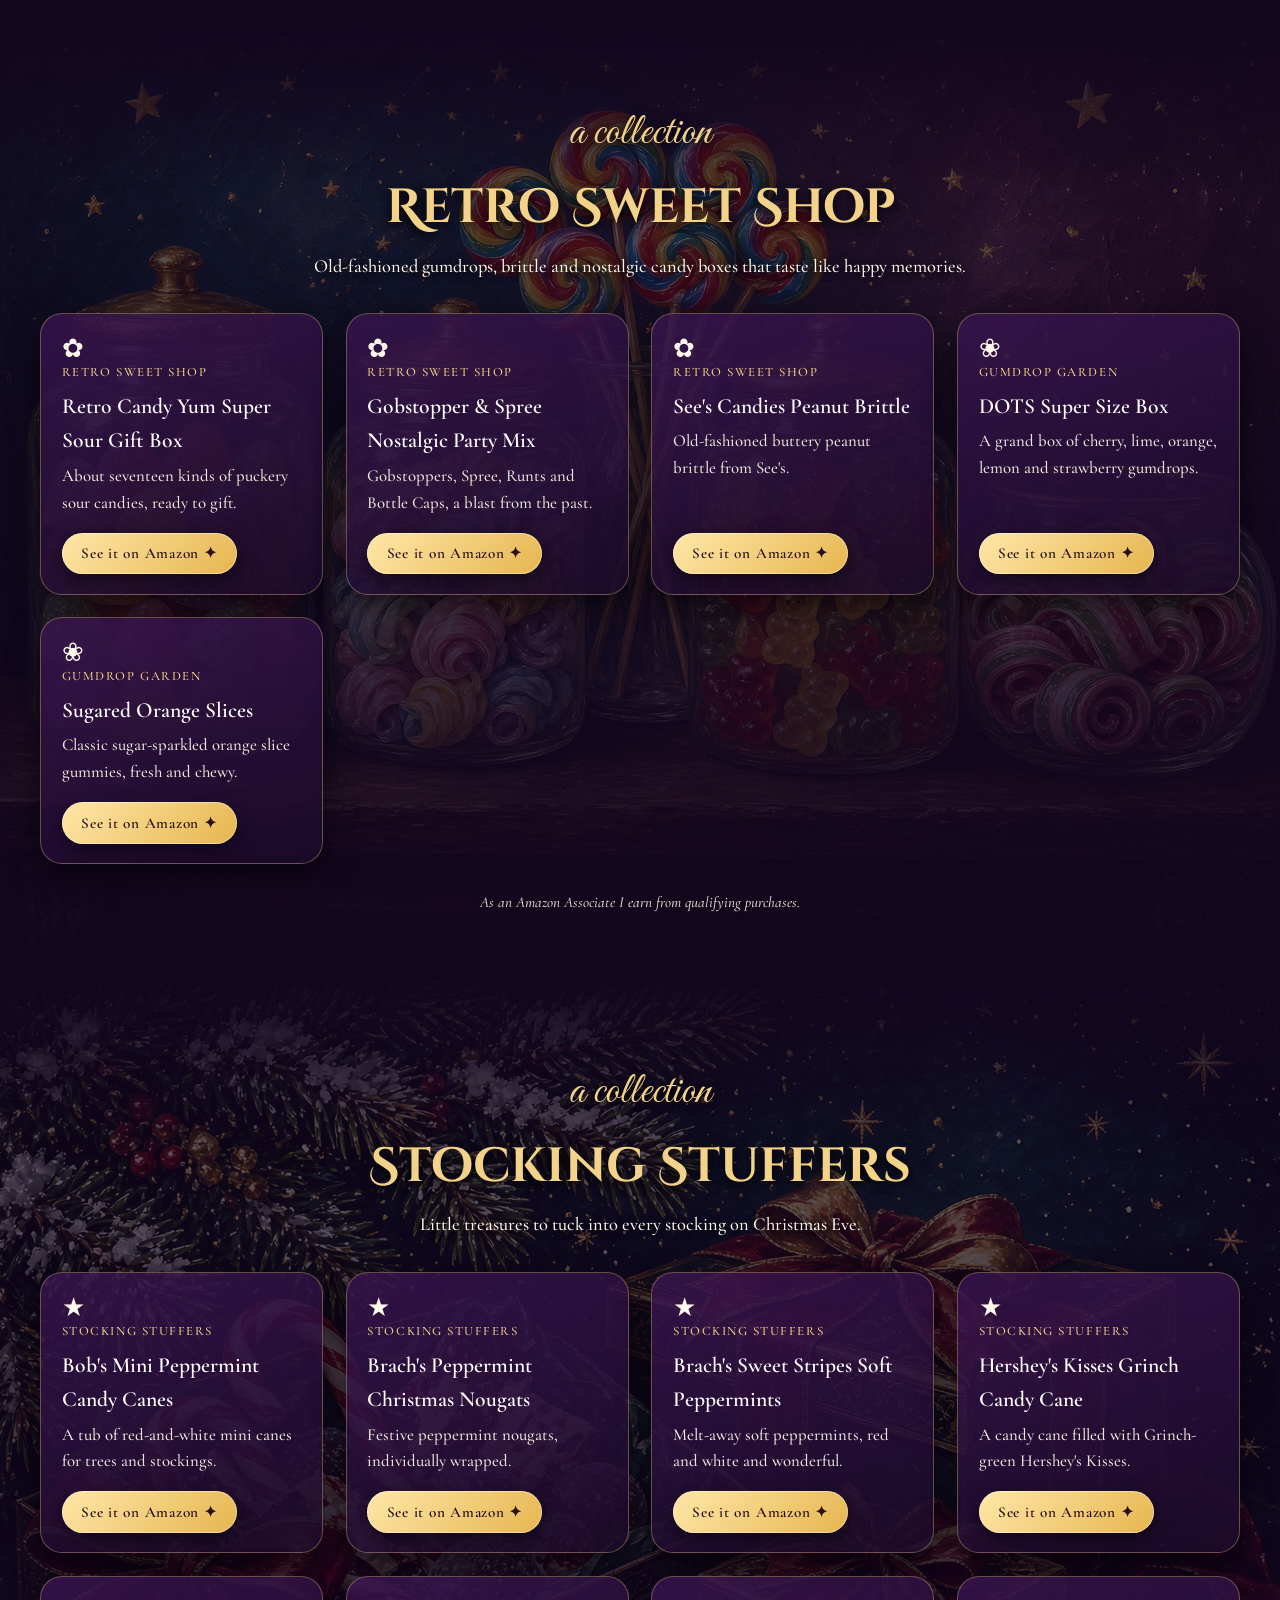
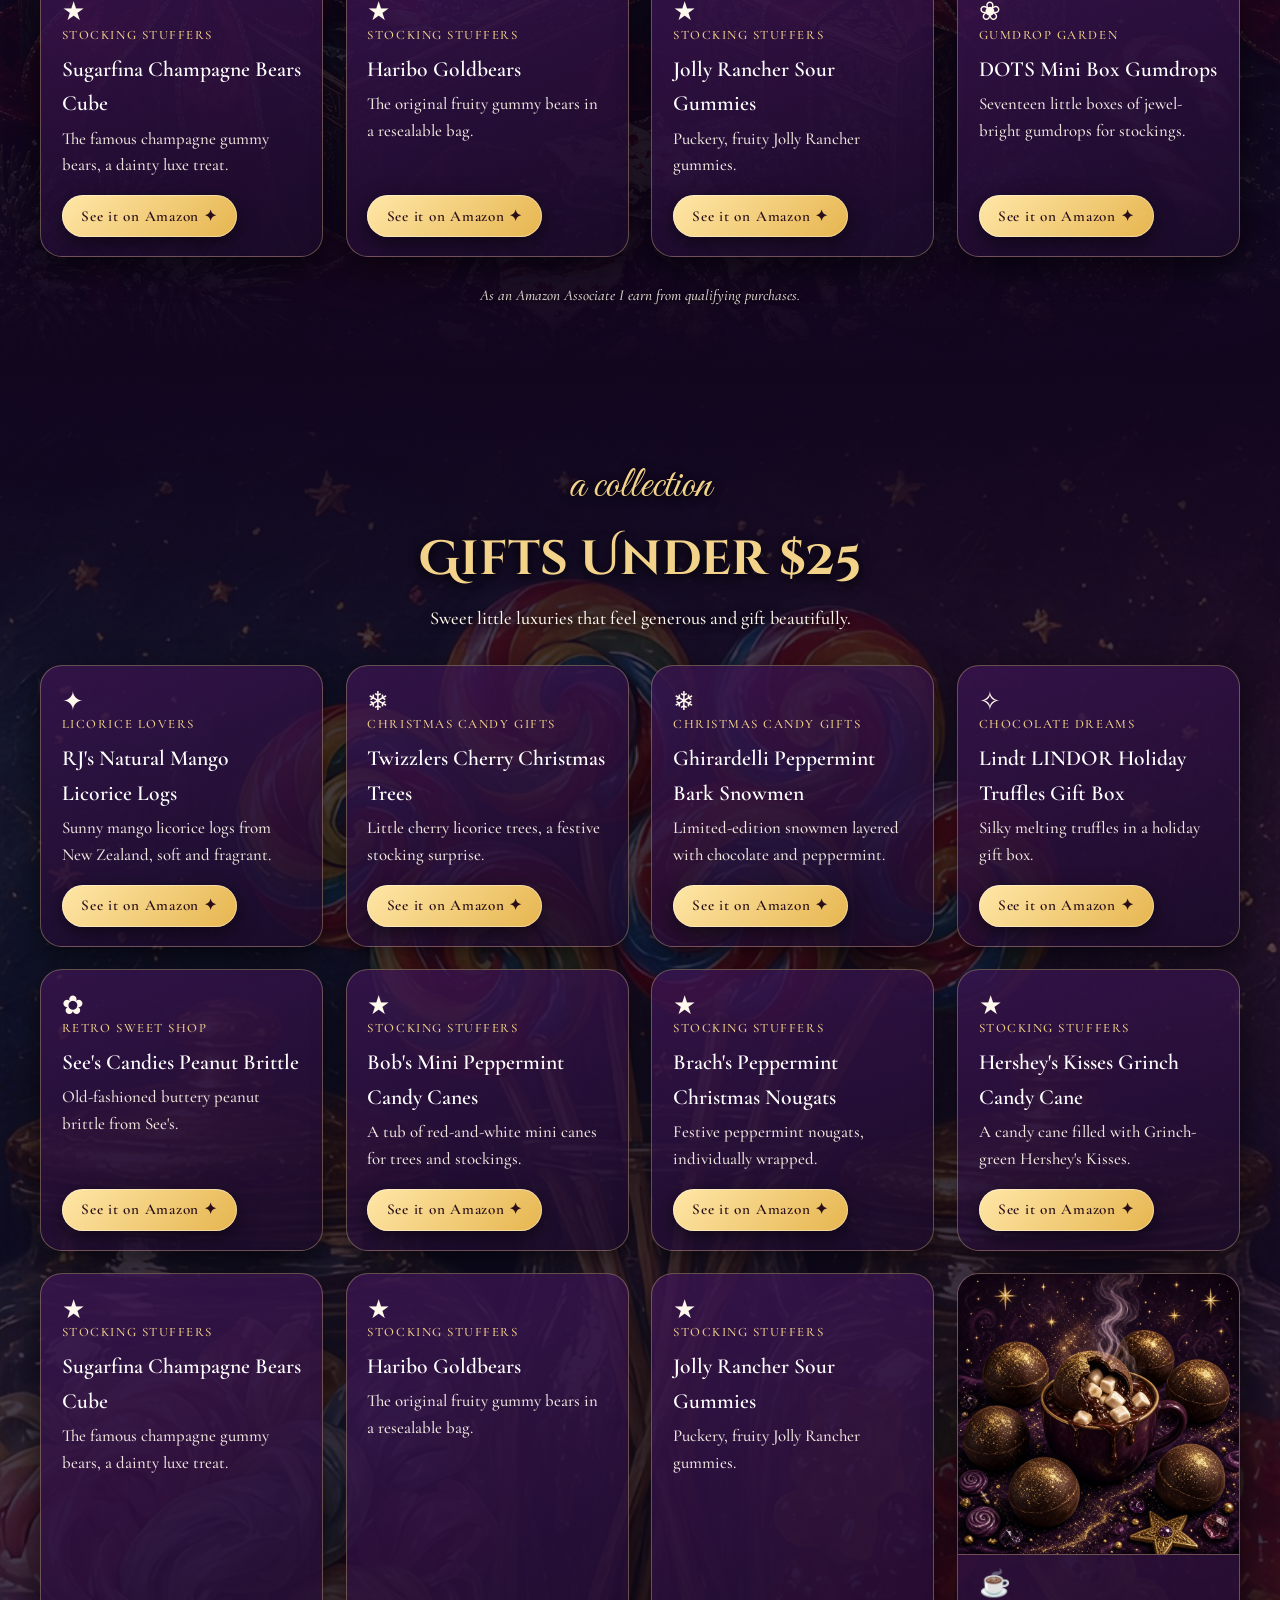
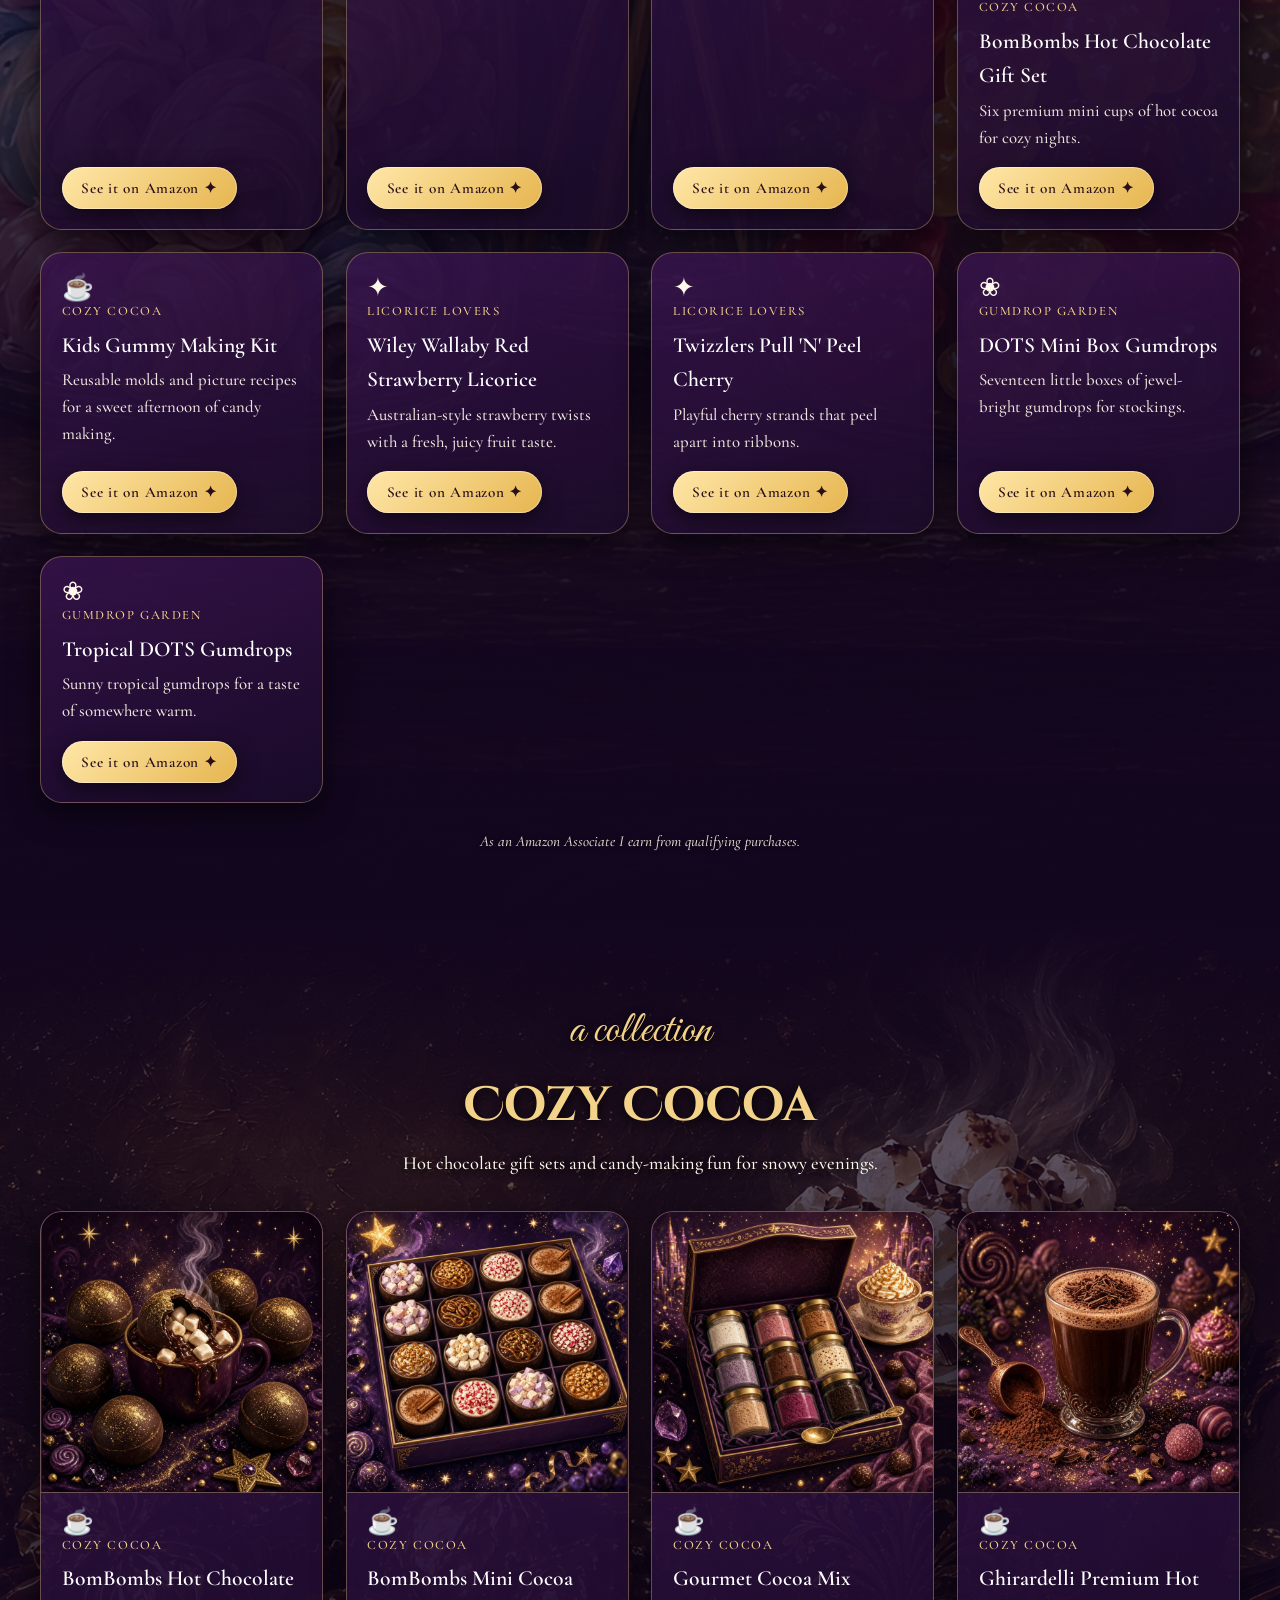
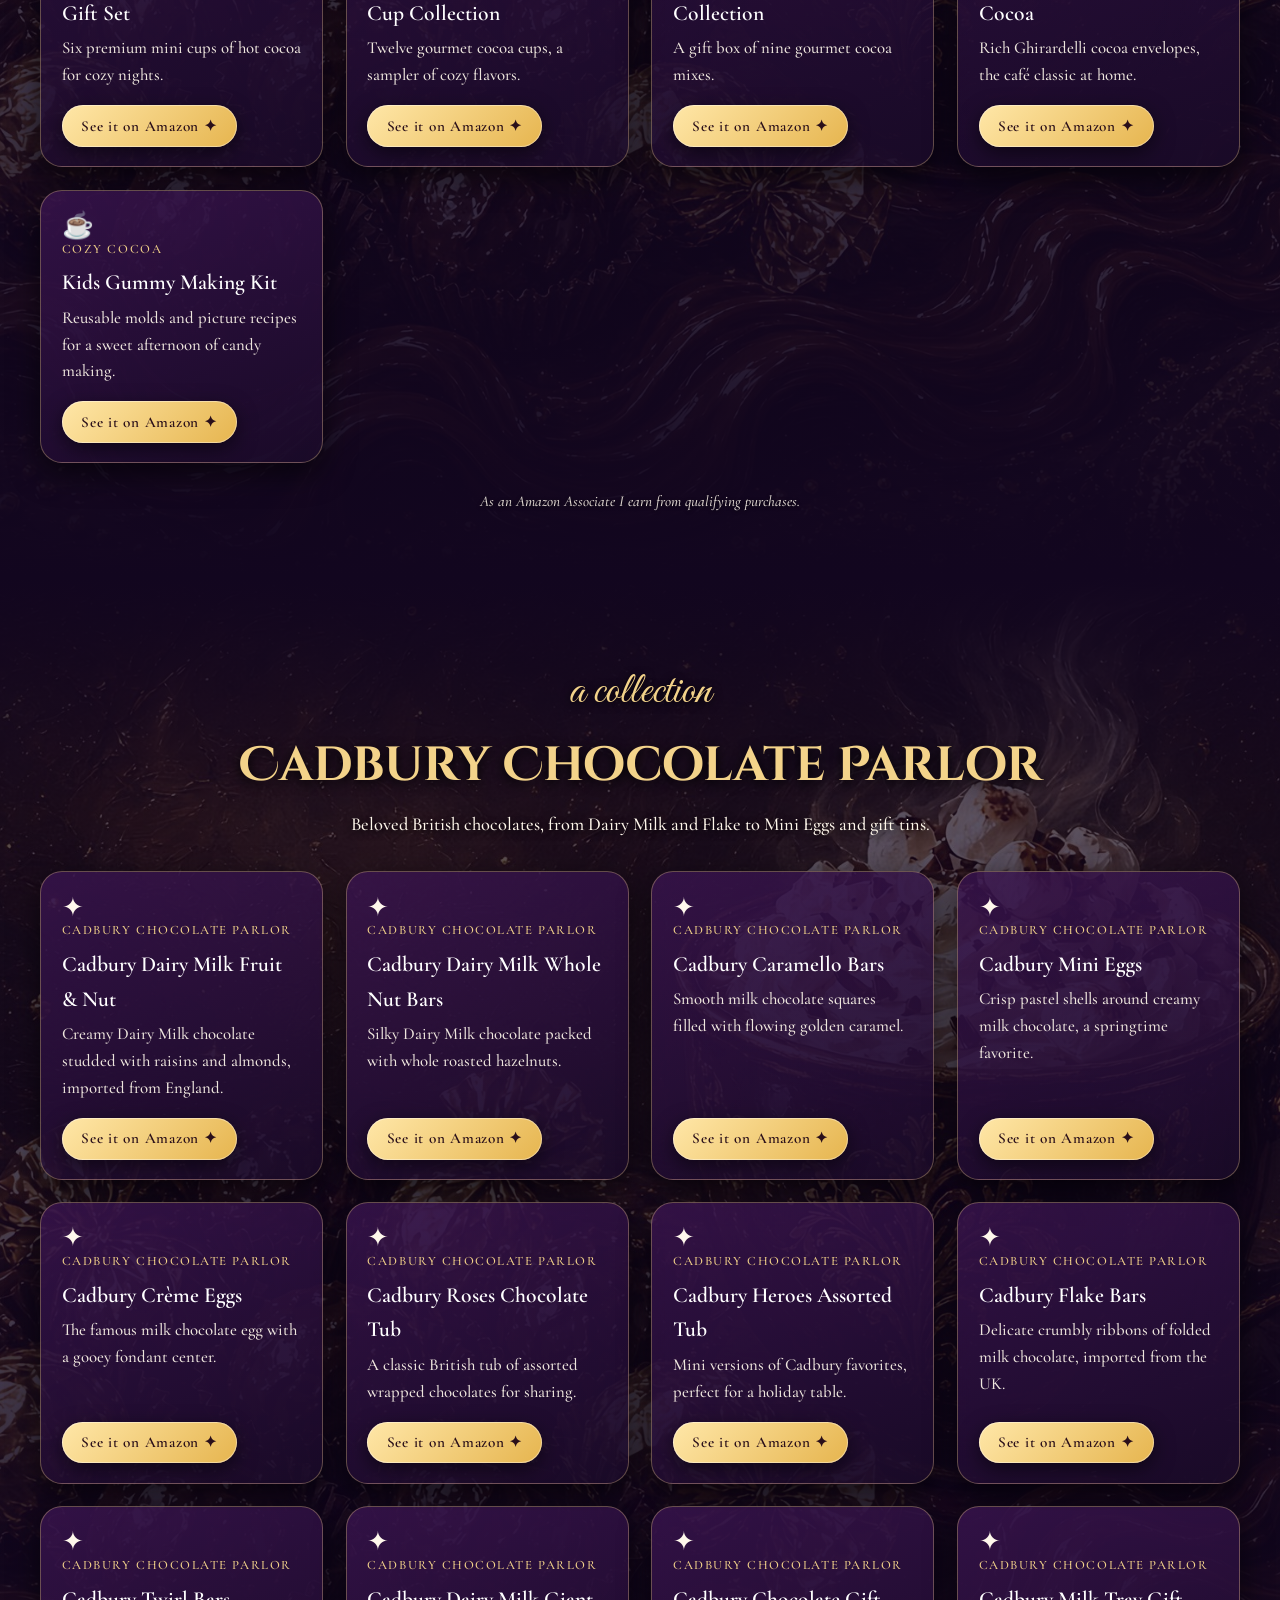
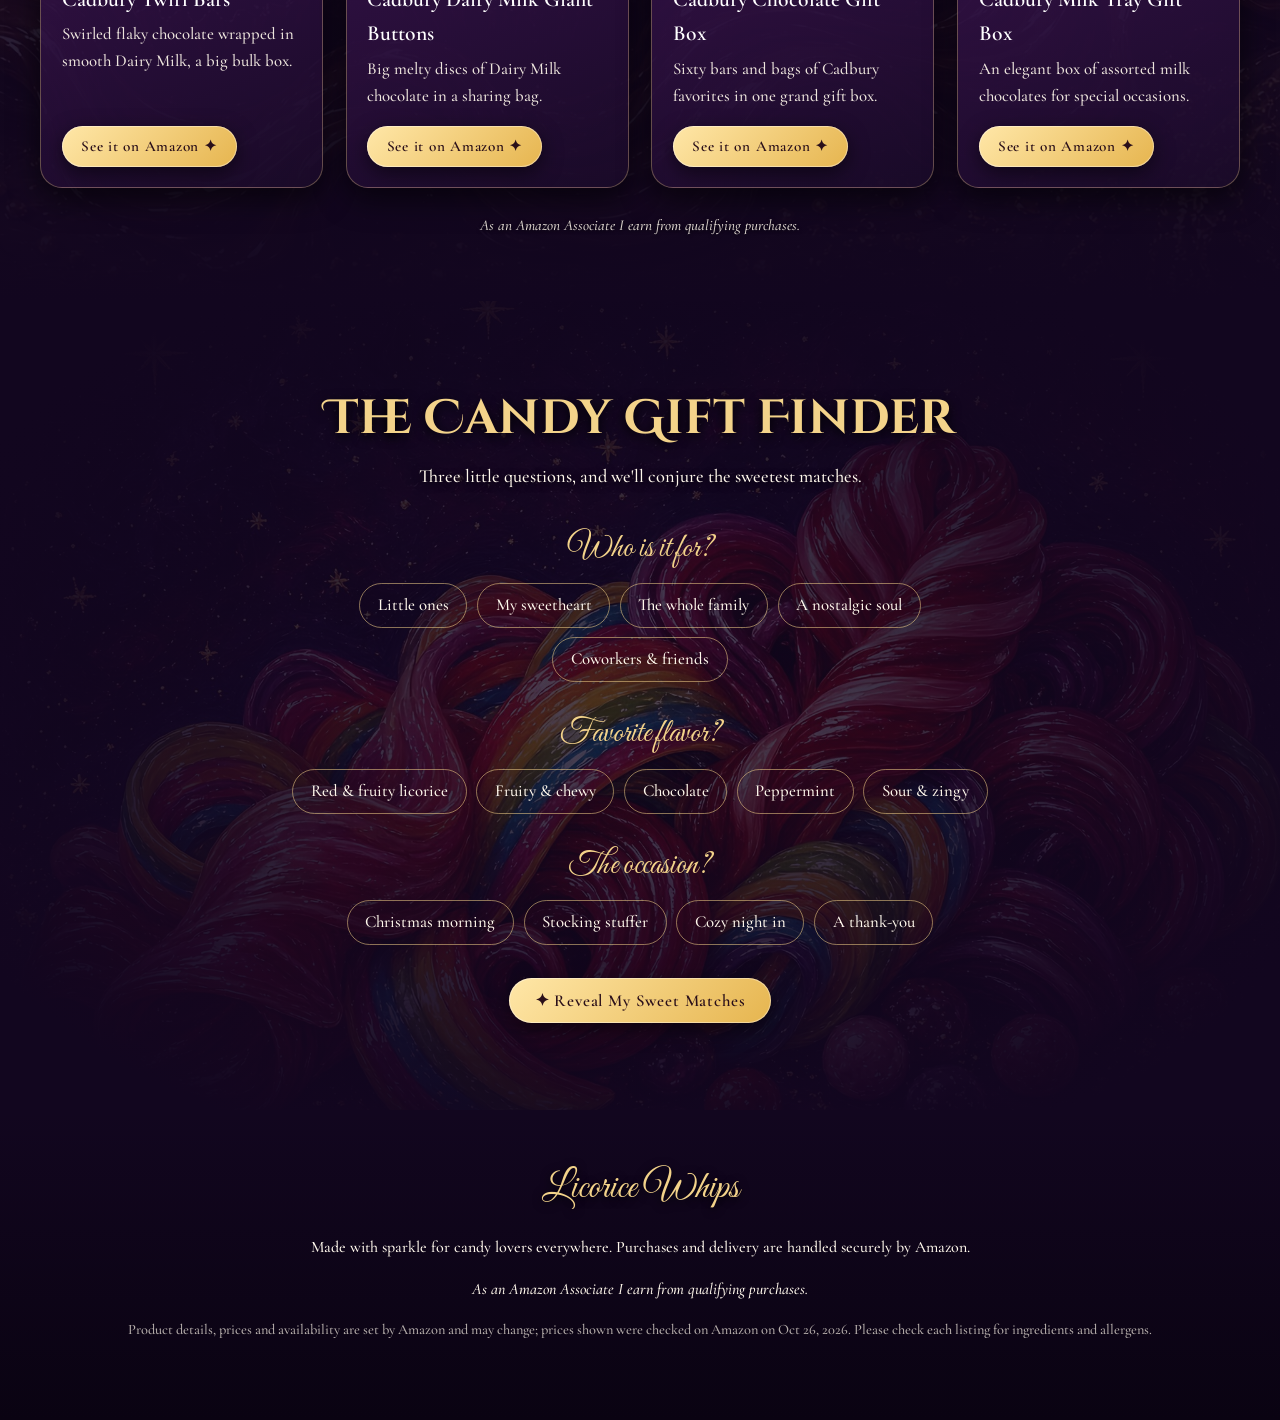
==== commit 023f5465: "v8 share image with La Maison shapes" ====
--- a/index.html
+++ b/index.html
@@ -3,7 +3,7 @@
 <meta name="description" content="Licorice Whips: a sparkling candy wonderland of gourmet licorice, Christmas candy gifts, fine chocolates, retro sweets, stocking stuffers and cozy cocoa.">
 <meta property="og:type" content="website"><meta property="og:title" content="Licorice Whips · The Velvet Box Christmas Collection">
 <meta property="og:description" content="Luxury Christmas chocolate gifts from Paris, Brussels and London, plus a whole candy wonderland of sweets. ✦">
-<meta property="og:url" content="https://lulumoons.github.io/licorice-whips/"><meta property="og:image" content="https://lulumoons.github.io/licorice-whips/img/og-velvet.jpg?v=7"><meta property="og:image:width" content="1200"><meta property="og:image:height" content="630"><meta name="twitter:card" content="summary_large_image"><meta name="twitter:title" content="Licorice Whips · The Velvet Box Christmas Collection"><meta name="twitter:description" content="Luxury Christmas chocolate gifts from Paris, Brussels and London. ✦"><meta name="twitter:image" content="https://lulumoons.github.io/licorice-whips/img/og-velvet.jpg?v=7">
+<meta property="og:url" content="https://lulumoons.github.io/licorice-whips/"><meta property="og:image" content="https://lulumoons.github.io/licorice-whips/img/og-velvet2.jpg?v=8"><meta property="og:image:width" content="1200"><meta property="og:image:height" content="630"><meta name="twitter:card" content="summary_large_image"><meta name="twitter:title" content="Licorice Whips · The Velvet Box Christmas Collection"><meta name="twitter:description" content="Luxury Christmas chocolate gifts from Paris, Brussels and London. ✦"><meta name="twitter:image" content="https://lulumoons.github.io/licorice-whips/img/og-velvet2.jpg?v=8">
 <link rel="icon" href="data:image/svg+xml,%3Csvg xmlns=%22http://www.w3.org/2000/svg%22 viewBox=%220 0 100 100%22%3E%3Ctext y=%22.9em%22 font-size=%2290%22%3E%E2%9C%A6%3C/text%3E%3C/svg%3E"><link rel="preconnect" href="https://fonts.googleapis.com"><link rel="preconnect" href="https://fonts.gstatic.com" crossorigin>
 <link href="https://fonts.googleapis.com/css2?family=Cinzel+Decorative:wght@700&family=Cormorant+Garamond:ital,wght@0,500;0,600;1,500&family=Great+Vibes&display=swap" rel="stylesheet">
 <style>
@@ -82,7 +82,7 @@
 <p><em>As an Amazon Associate I earn from qualifying purchases.</em></p>
 <p style="opacity:.7;font-size:.9rem">Product details, prices and availability are set by Amazon and may change; prices shown were checked on Amazon on Oct 26, 2026. Please check each listing for ingredients and allergens.</p>
 </footer>
-<script src="products.js?v=7"></script>
+<script src="products.js?v=8"></script>
 <script>
 const TAG="enchantedveil-20",P=window.LW_PRODUCTS;
 const COLS=[["velvet","The Velvet Box Collection","Our most luxurious Christmas gifts: grand Parisian coffrets, Belgian pralines and towering chocolate treasures. Truly yum yum.","velvet","♛"],
@@ -96,9 +96,9 @@
 ["cocoa","Cozy Cocoa","Hot chocolate gift sets and candy-making fun for snowy evenings.","chocolate","☕"],
 ["cadbury","Cadbury Chocolate Parlor","Beloved British chocolates, from Dairy Milk and Flake to Mini Eggs and gift tins.","chocolate","✦"]];
 const url=a=>`https://www.amazon.com/dp/${a}?tag=${TAG}`;
-const card=p=>`<article class="card">${p.i?`<img class="pimg" src="img/products/${p.i}.jpg?v=7" alt="${p.n}" loading="lazy" width="800" height="800">`:""}<span class="gem">${(COLS.find(c=>c[0]==p.c)||COLS[0])[4]}</span><span class="tag">${(COLS.find(c=>c[0]==p.c)||COLS[0])[1]}</span><h3>${p.n}</h3><p>${p.d}</p>${p.pr?`<p class="pr">${p.pr} <small>on Amazon, Oct 26</small></p>`:""}<a class="btn" href="${url(p.a)}" target="_blank" rel="sponsored noopener">See it on Amazon ✦</a></article>`;
+const card=p=>`<article class="card">${p.i?`<img class="pimg" src="img/products/${p.i}.jpg?v=8" alt="${p.n}" loading="lazy" width="800" height="800">`:""}<span class="gem">${(COLS.find(c=>c[0]==p.c)||COLS[0])[4]}</span><span class="tag">${(COLS.find(c=>c[0]==p.c)||COLS[0])[1]}</span><h3>${p.n}</h3><p>${p.d}</p>${p.pr?`<p class="pr">${p.pr} <small>on Amazon, Oct 26</small></p>`:""}<a class="btn" href="${url(p.a)}" target="_blank" rel="sponsored noopener">See it on Amazon ✦</a></article>`;
 document.getElementById('cols').innerHTML=COLS.map(([k,t,l,img])=>{const items=P.filter(p=>k=="under25"?p.u:(p.c==k||(p.x||[]).includes(k)));
-return `<section class="col" id="${k}" style="background-image:url(img/${img}.jpg?v=7)"><div class="script" style="text-align:center">a collection</div><h2>${t}</h2><p class="lede">${l}</p><div class="grid">${items.map(card).join('')}</div><p class="disc">As an Amazon Associate I earn from qualifying purchases.</p></section>`}).join('');
+return `<section class="col" id="${k}" style="background-image:url(img/${img}.jpg?v=8)"><div class="script" style="text-align:center">a collection</div><h2>${t}</h2><p class="lede">${l}</p><div class="grid">${items.map(card).join('')}</div><p class="disc">As an Amazon Associate I earn from qualifying purchases.</p></section>`}).join('');
 // quiz
 const sel={};document.querySelectorAll('.q').forEach(q=>q.querySelectorAll('.opt').forEach(b=>b.onclick=()=>{q.querySelectorAll('.opt').forEach(x=>x.classList.remove('on'));b.classList.add('on');sel[q.dataset.k]=b.dataset.v}));
 document.getElementById('go').onclick=()=>{const s=P.map(p=>{let v=0;if(sel.flavor=="licorice"&&p.c=="licorice")v+=3;else if(sel.flavor&&p.f==sel.flavor)v+=3;
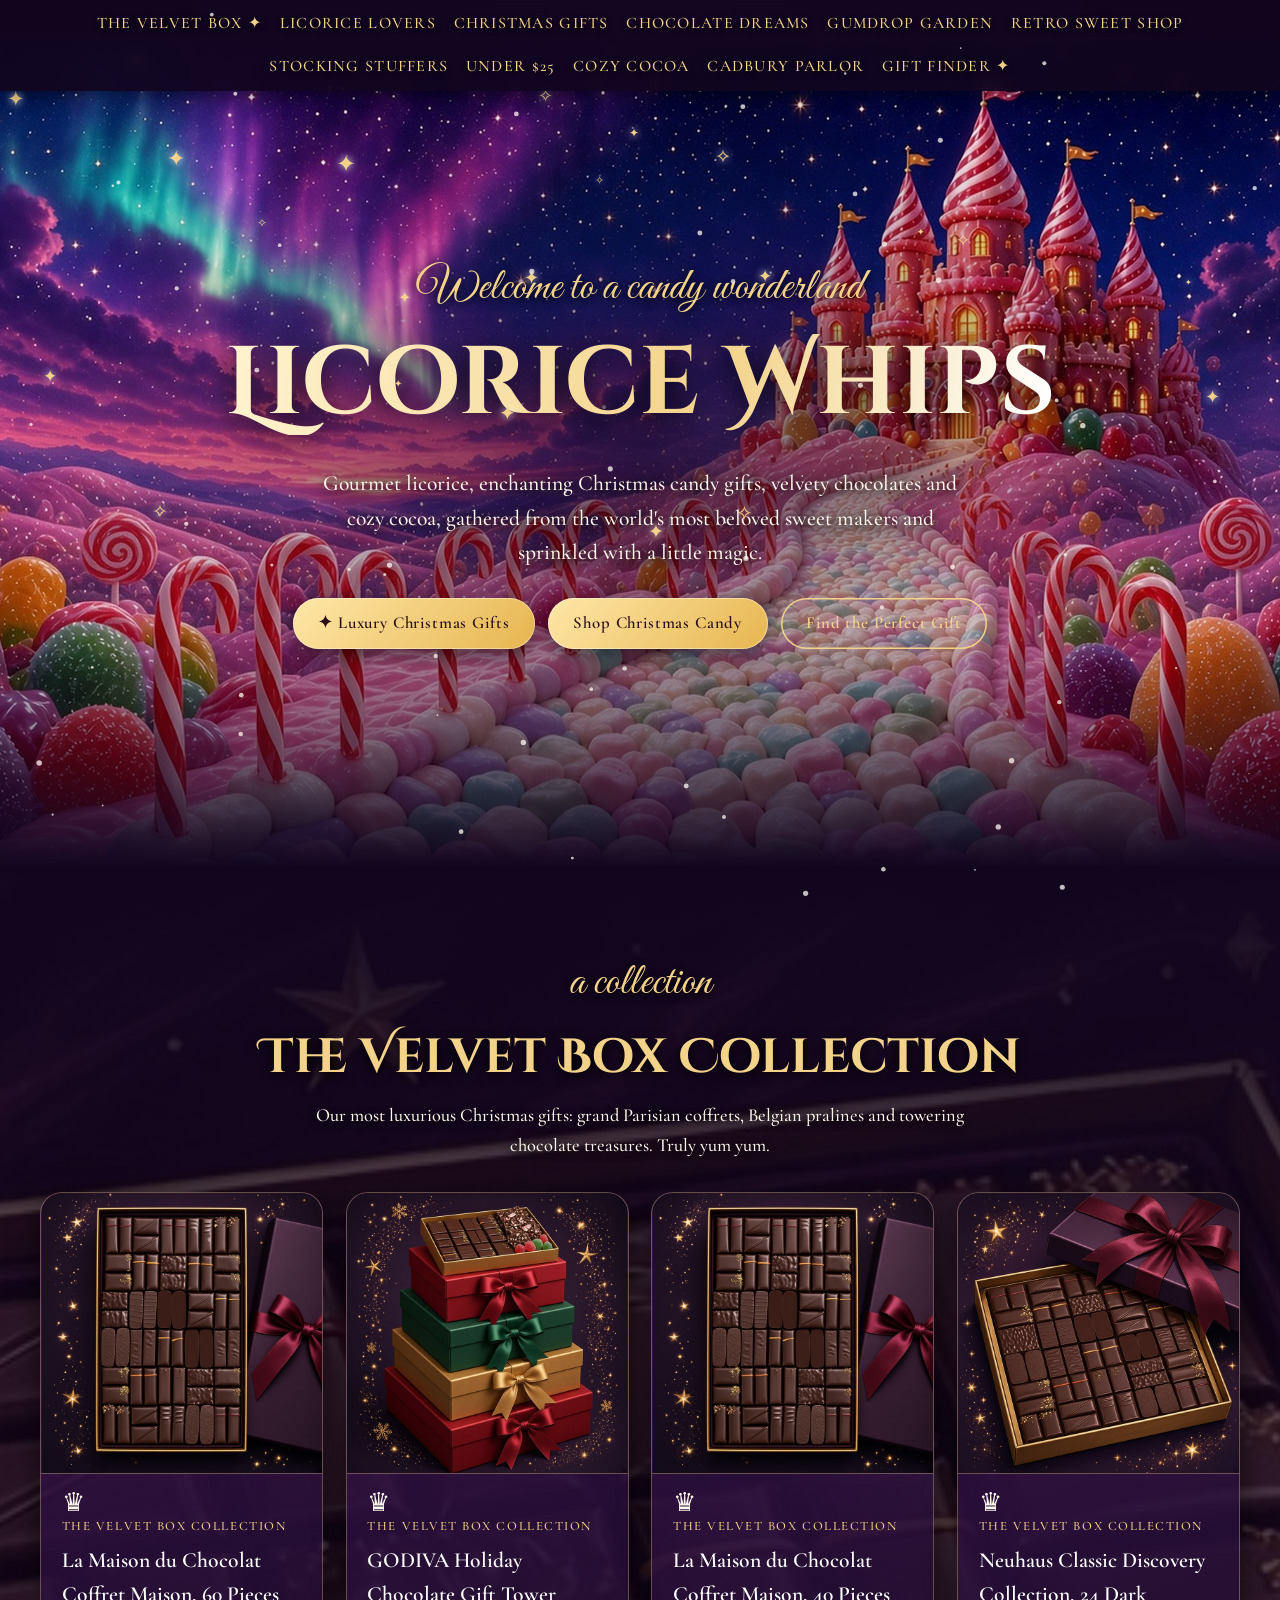
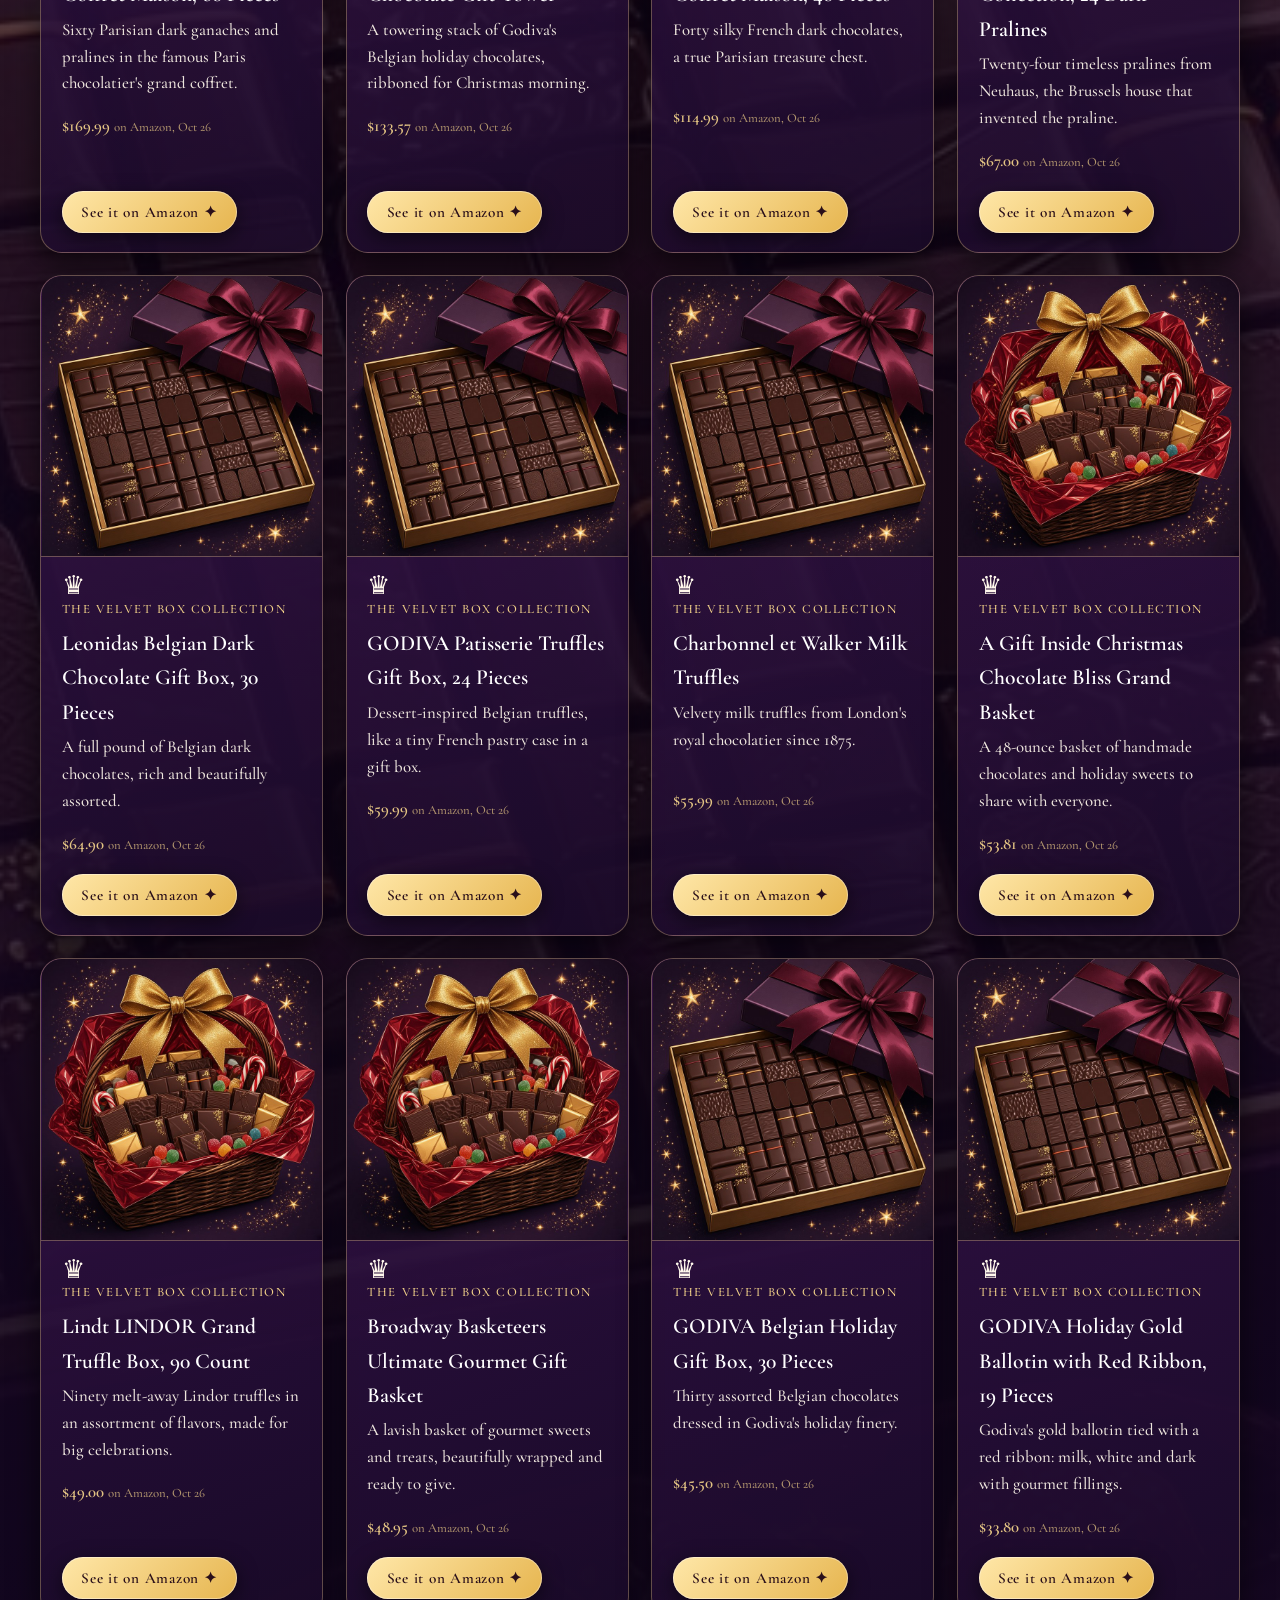
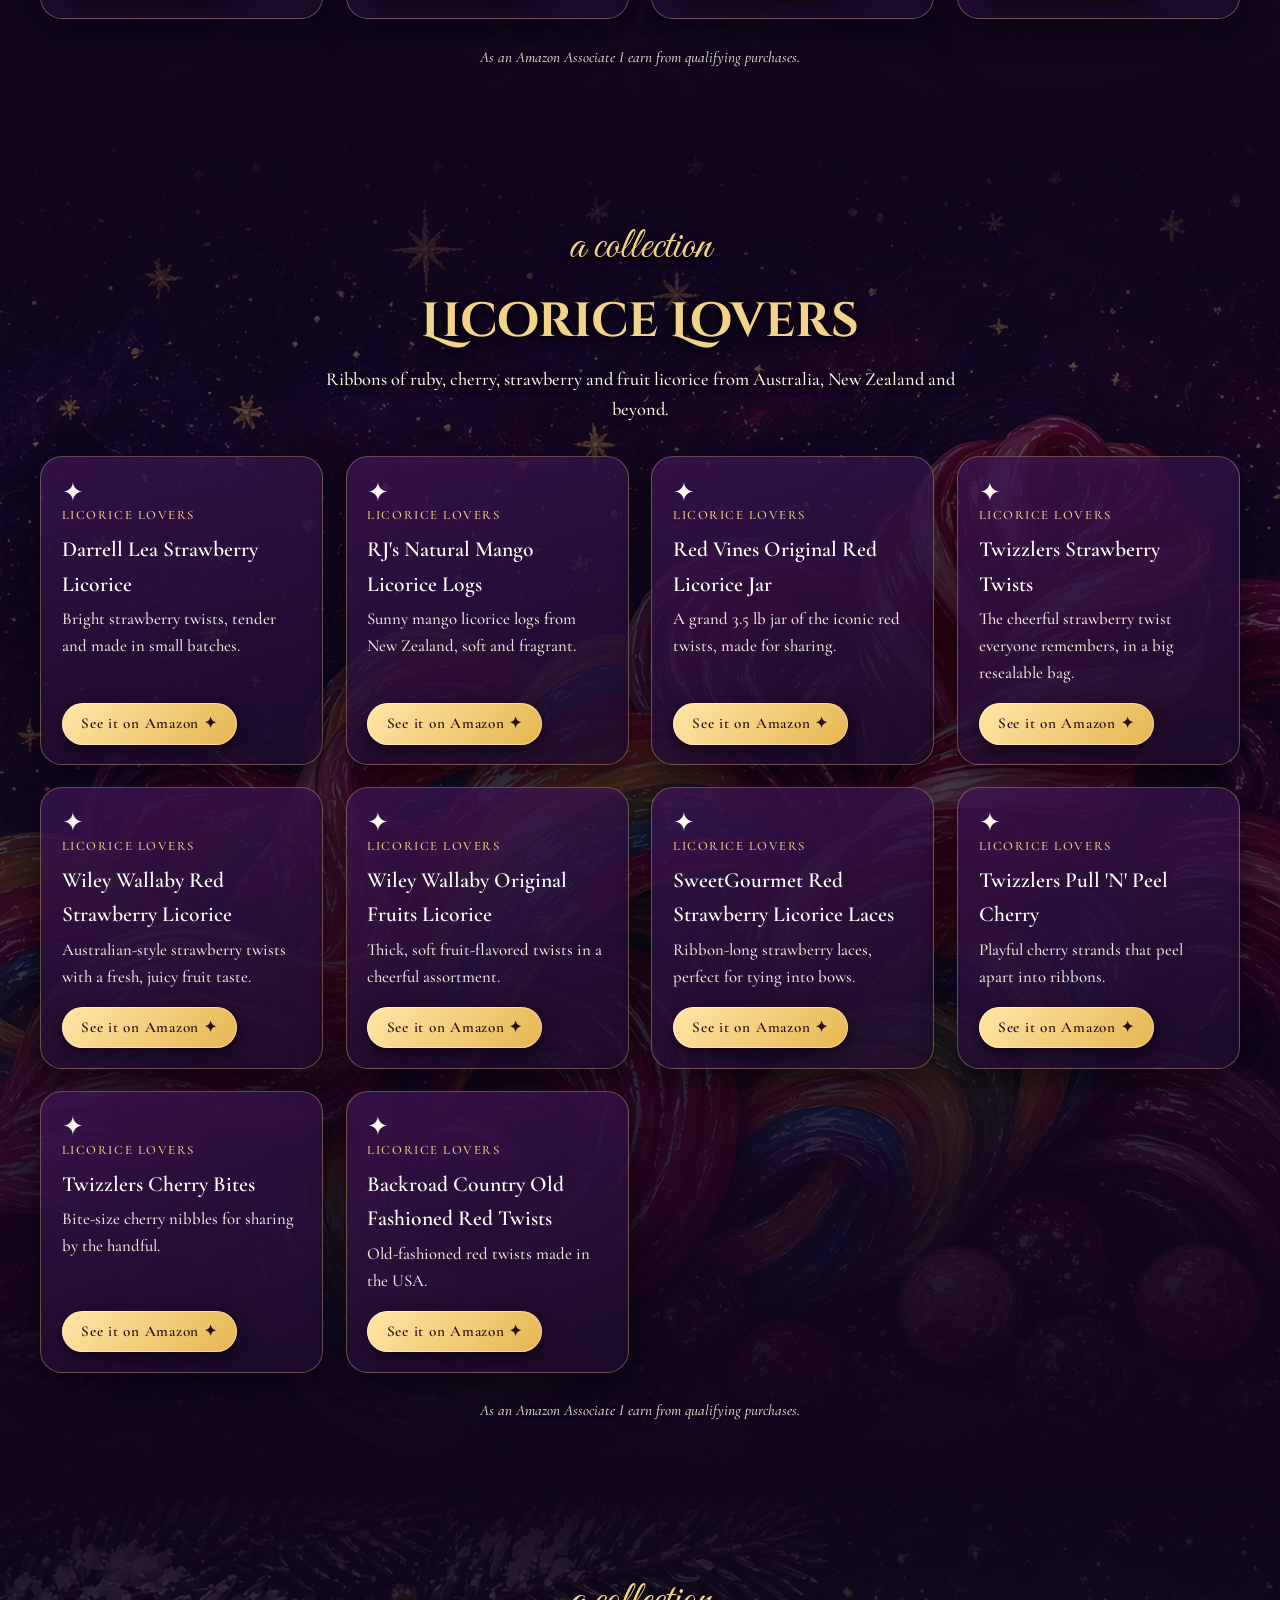
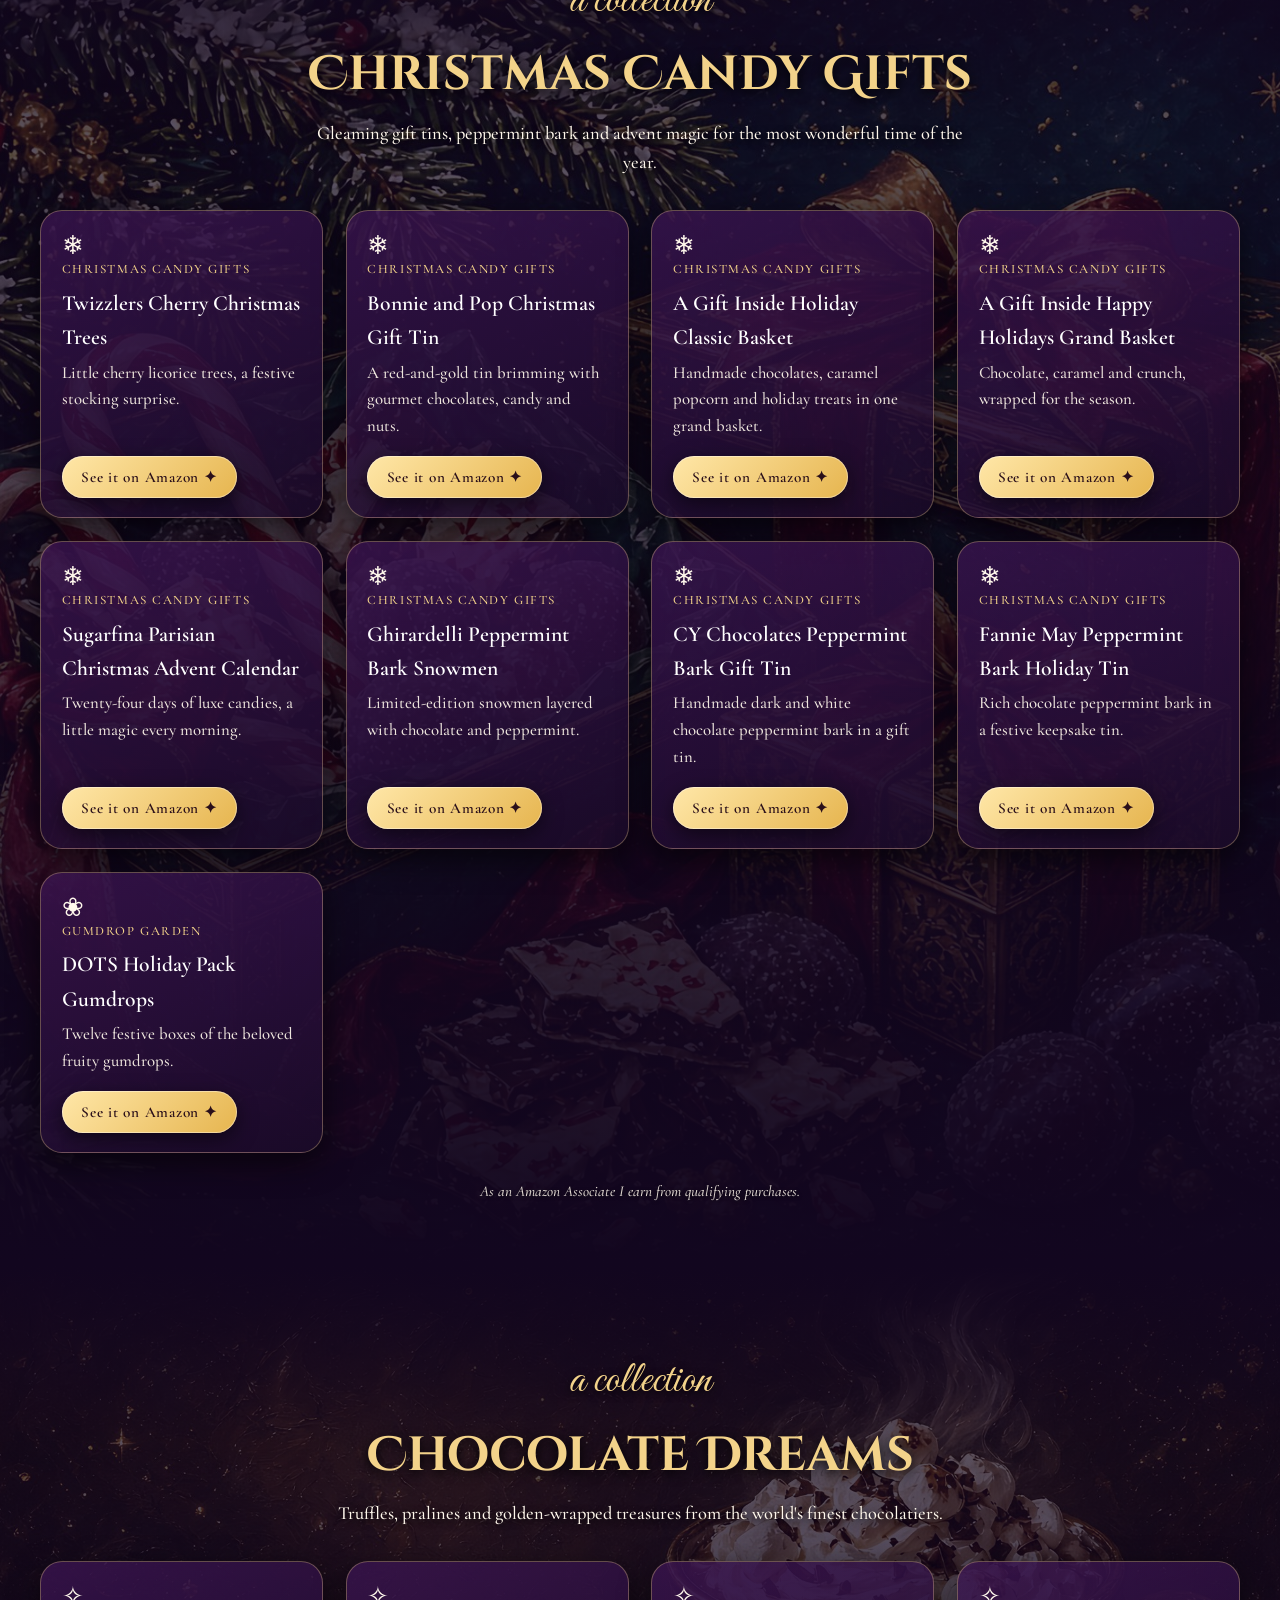
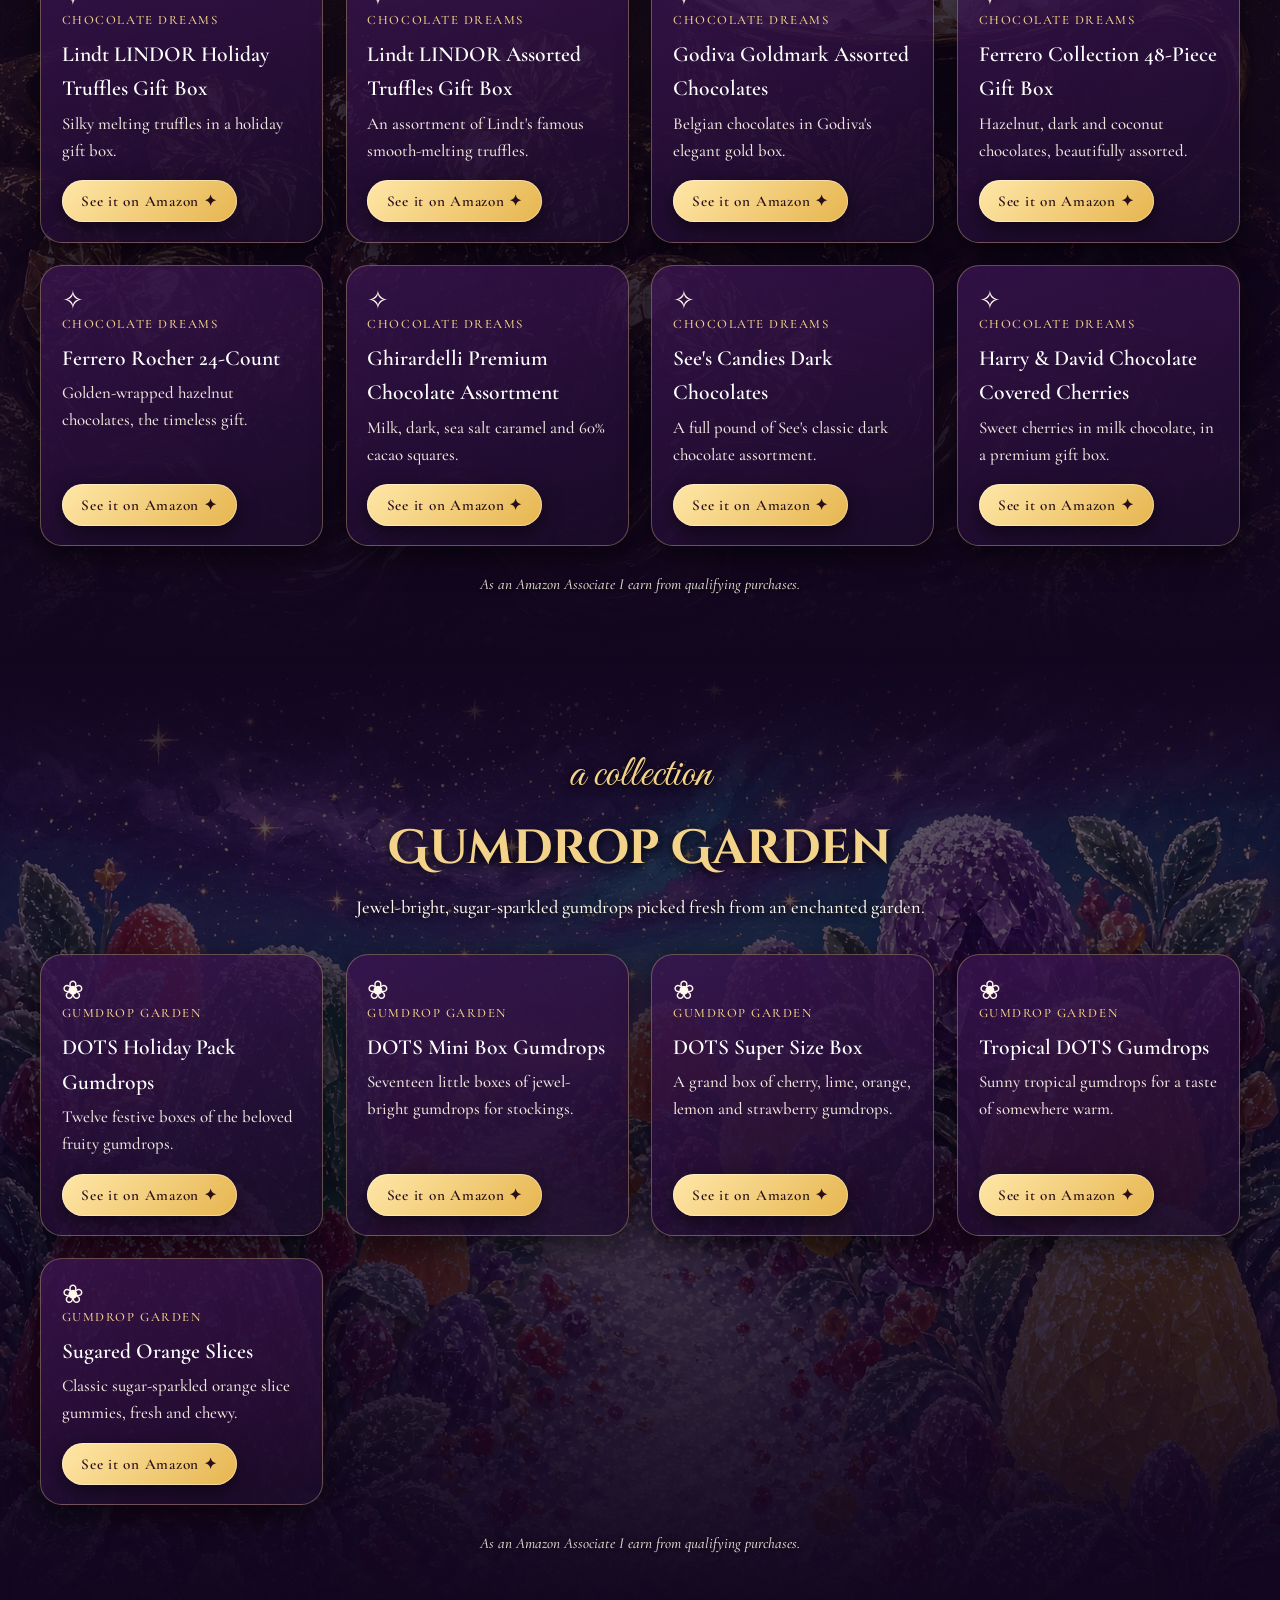
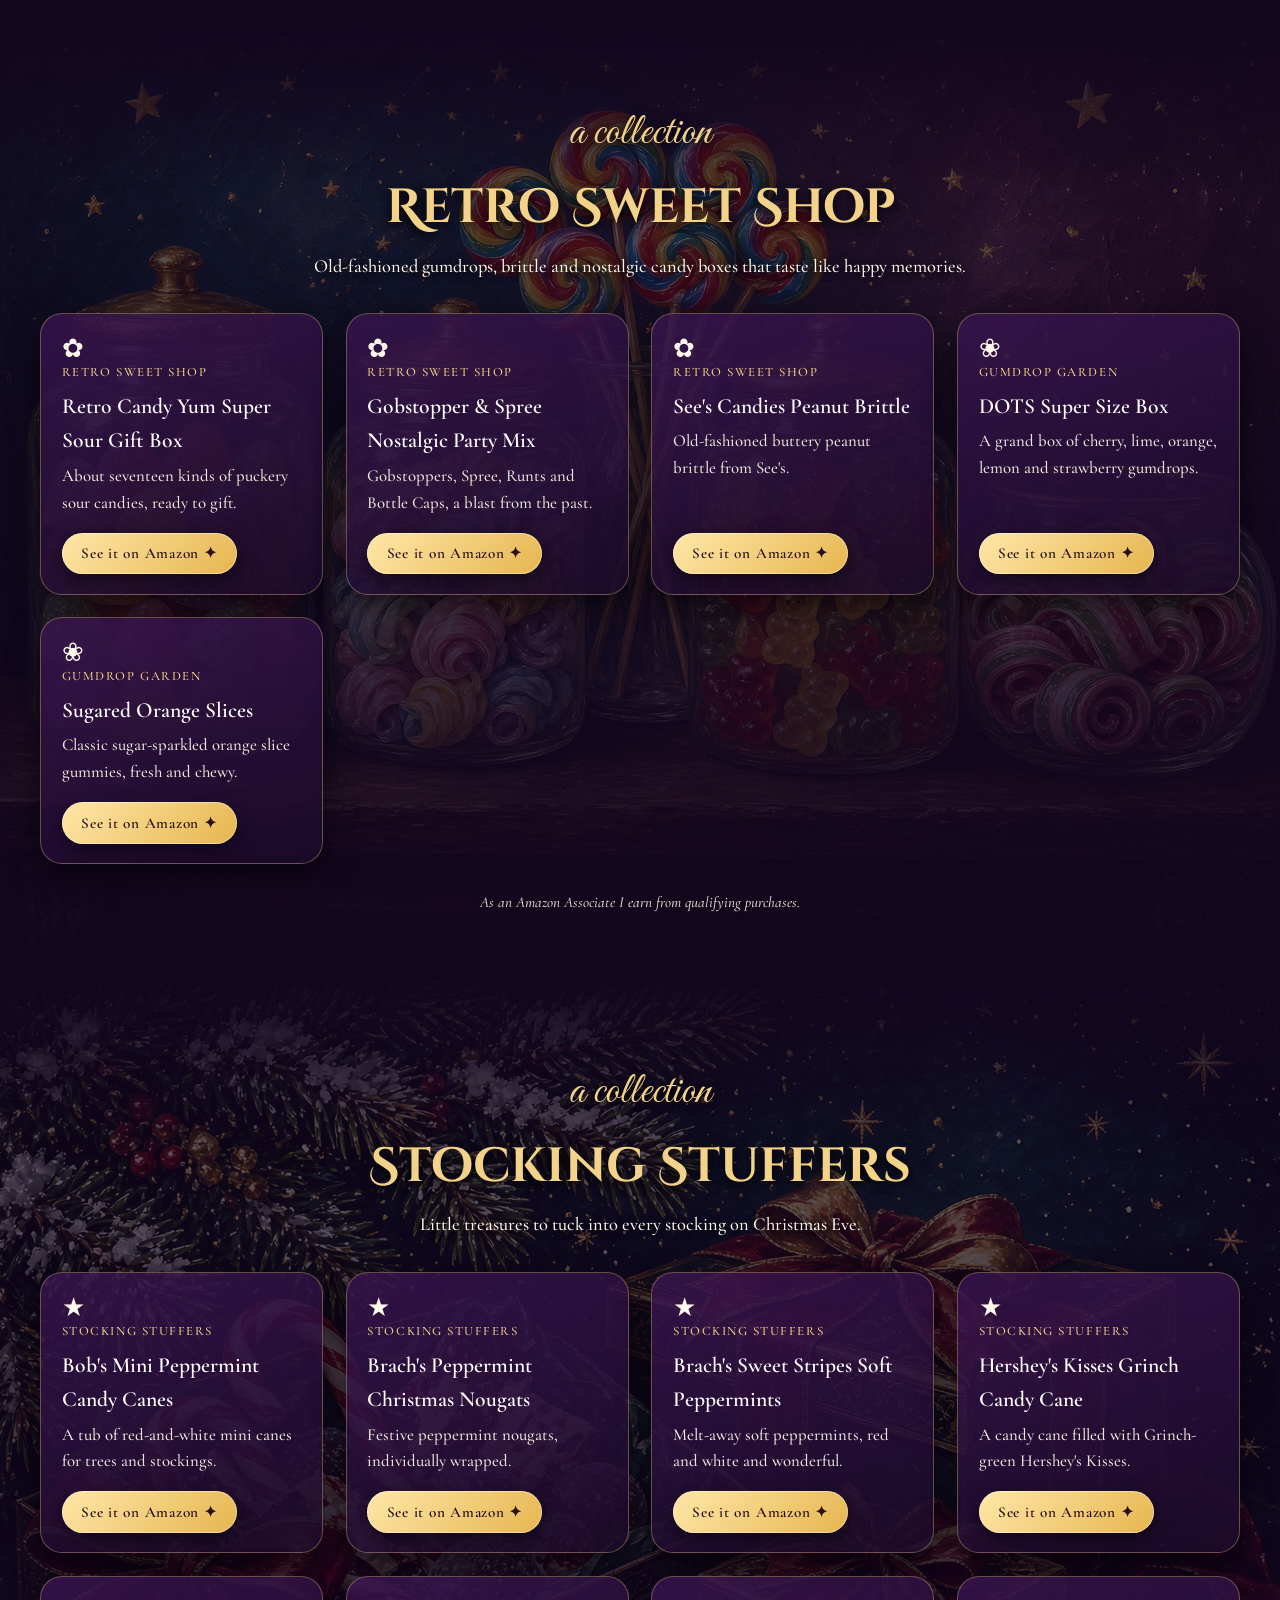
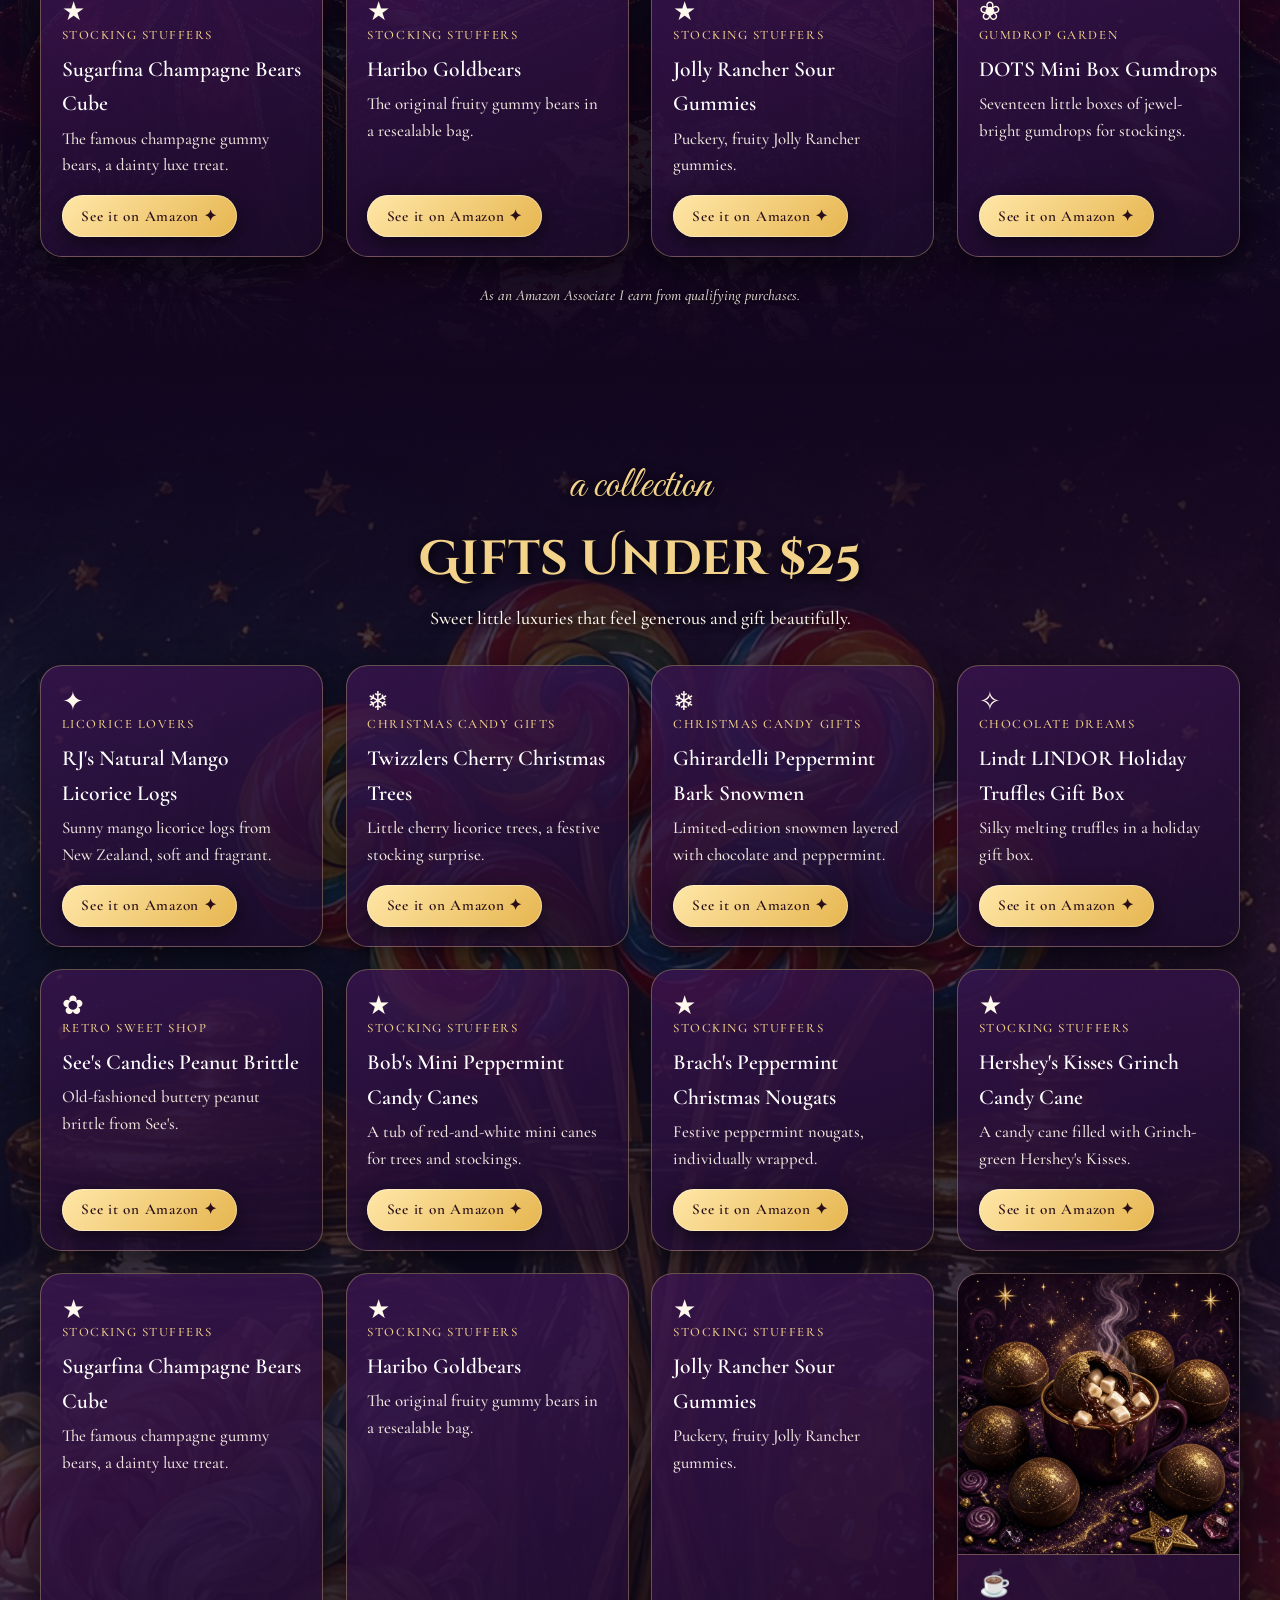
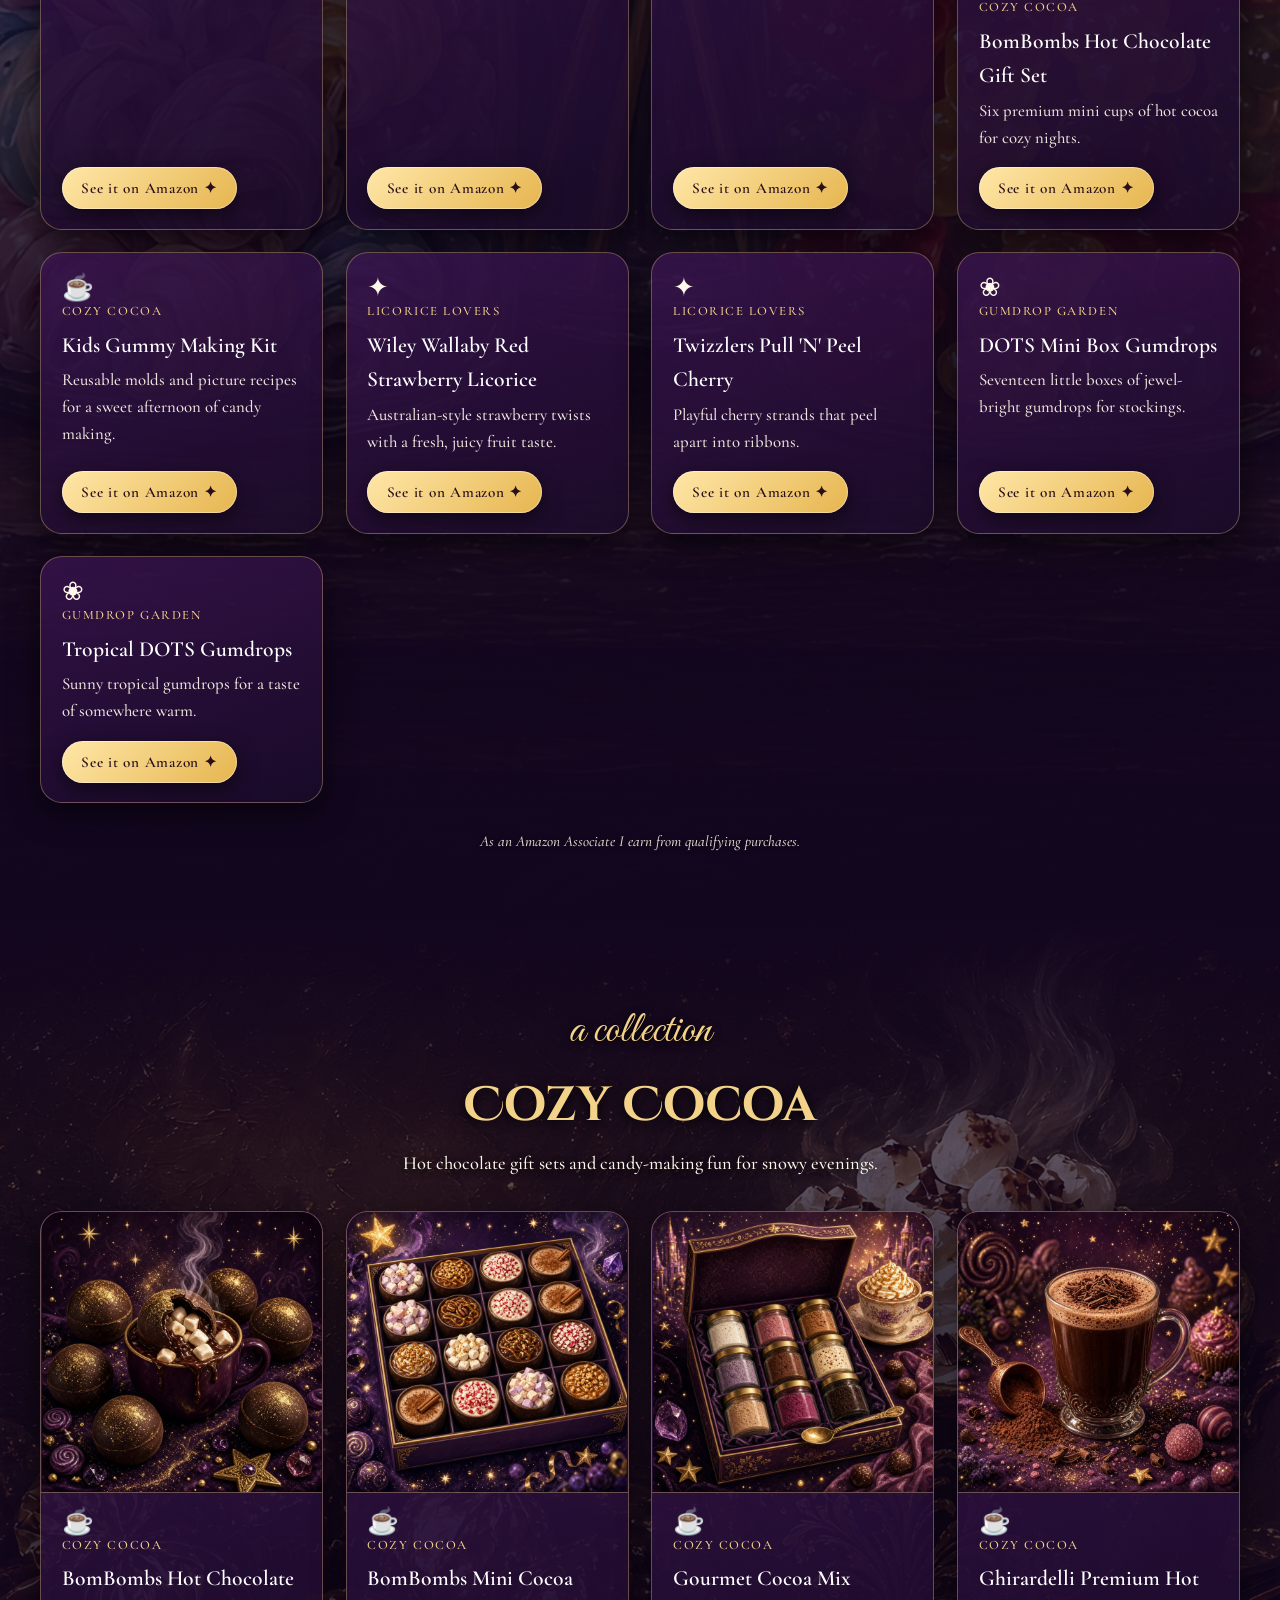
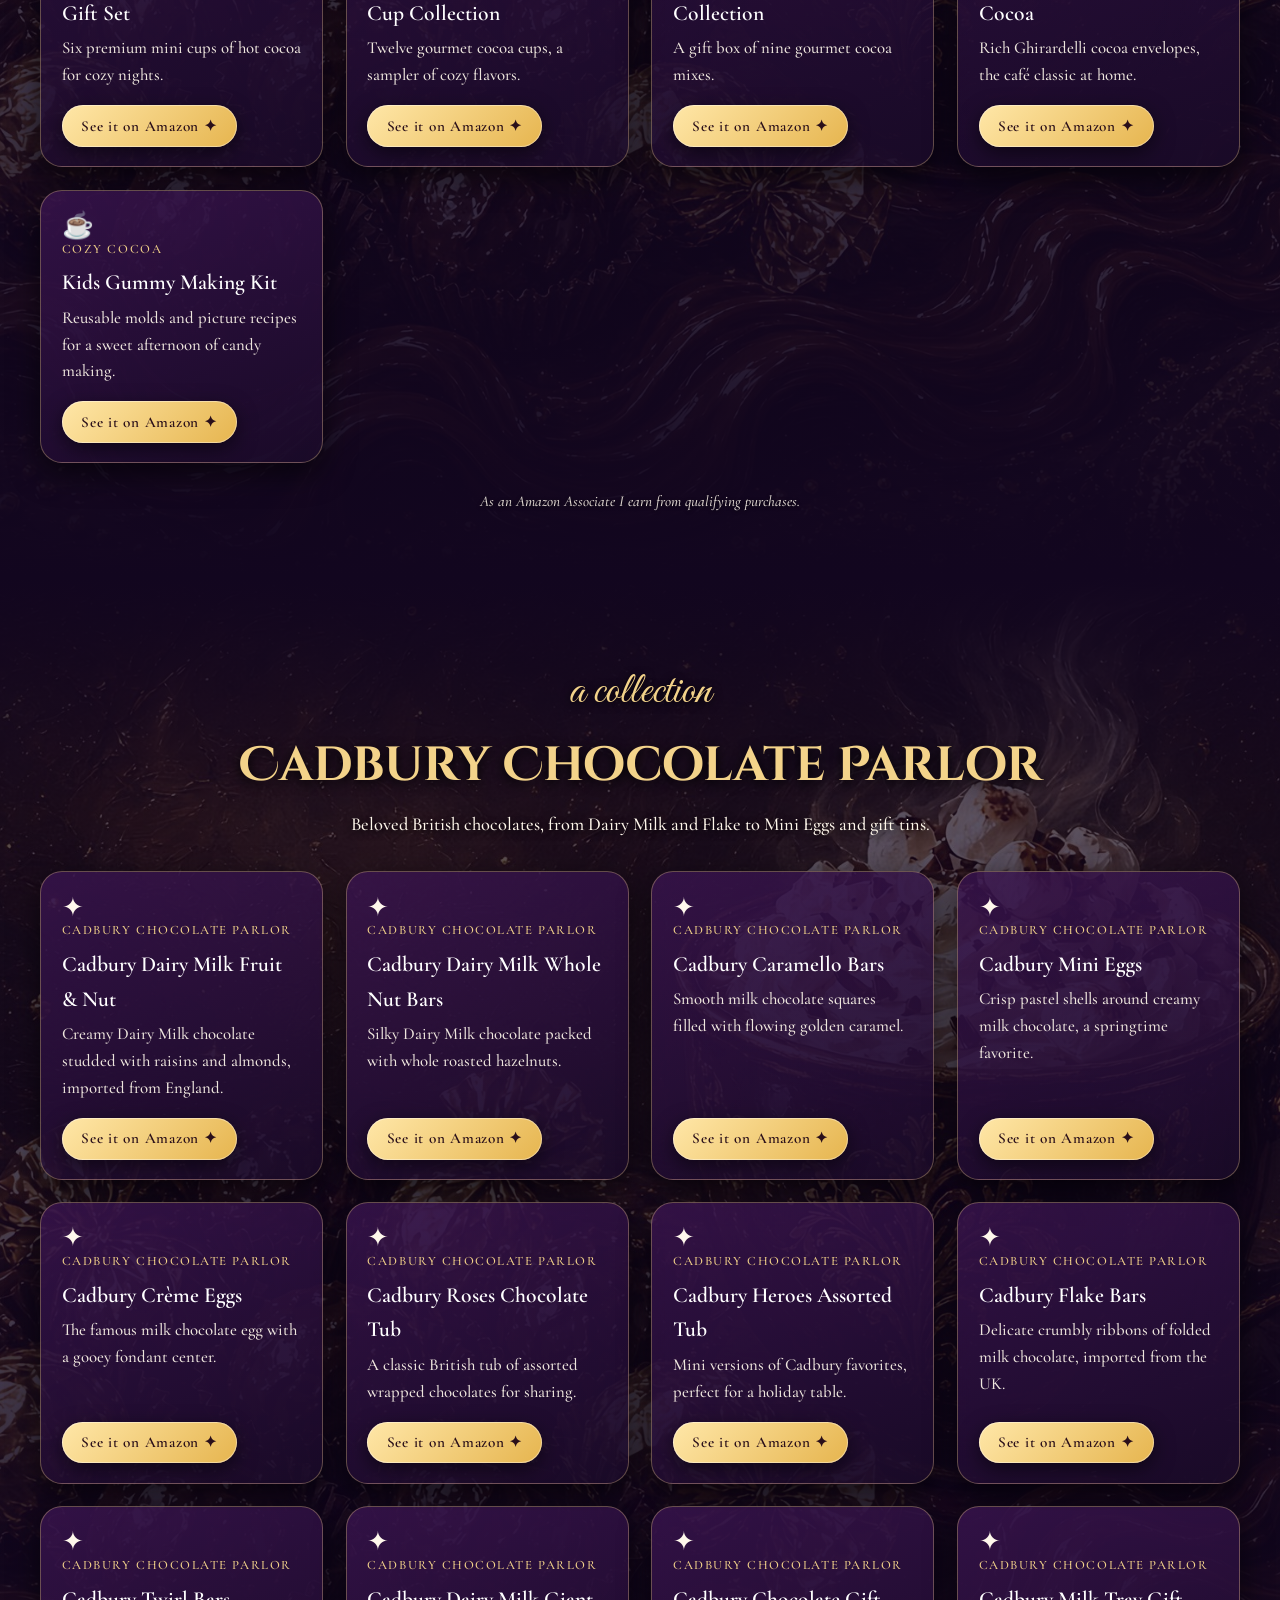
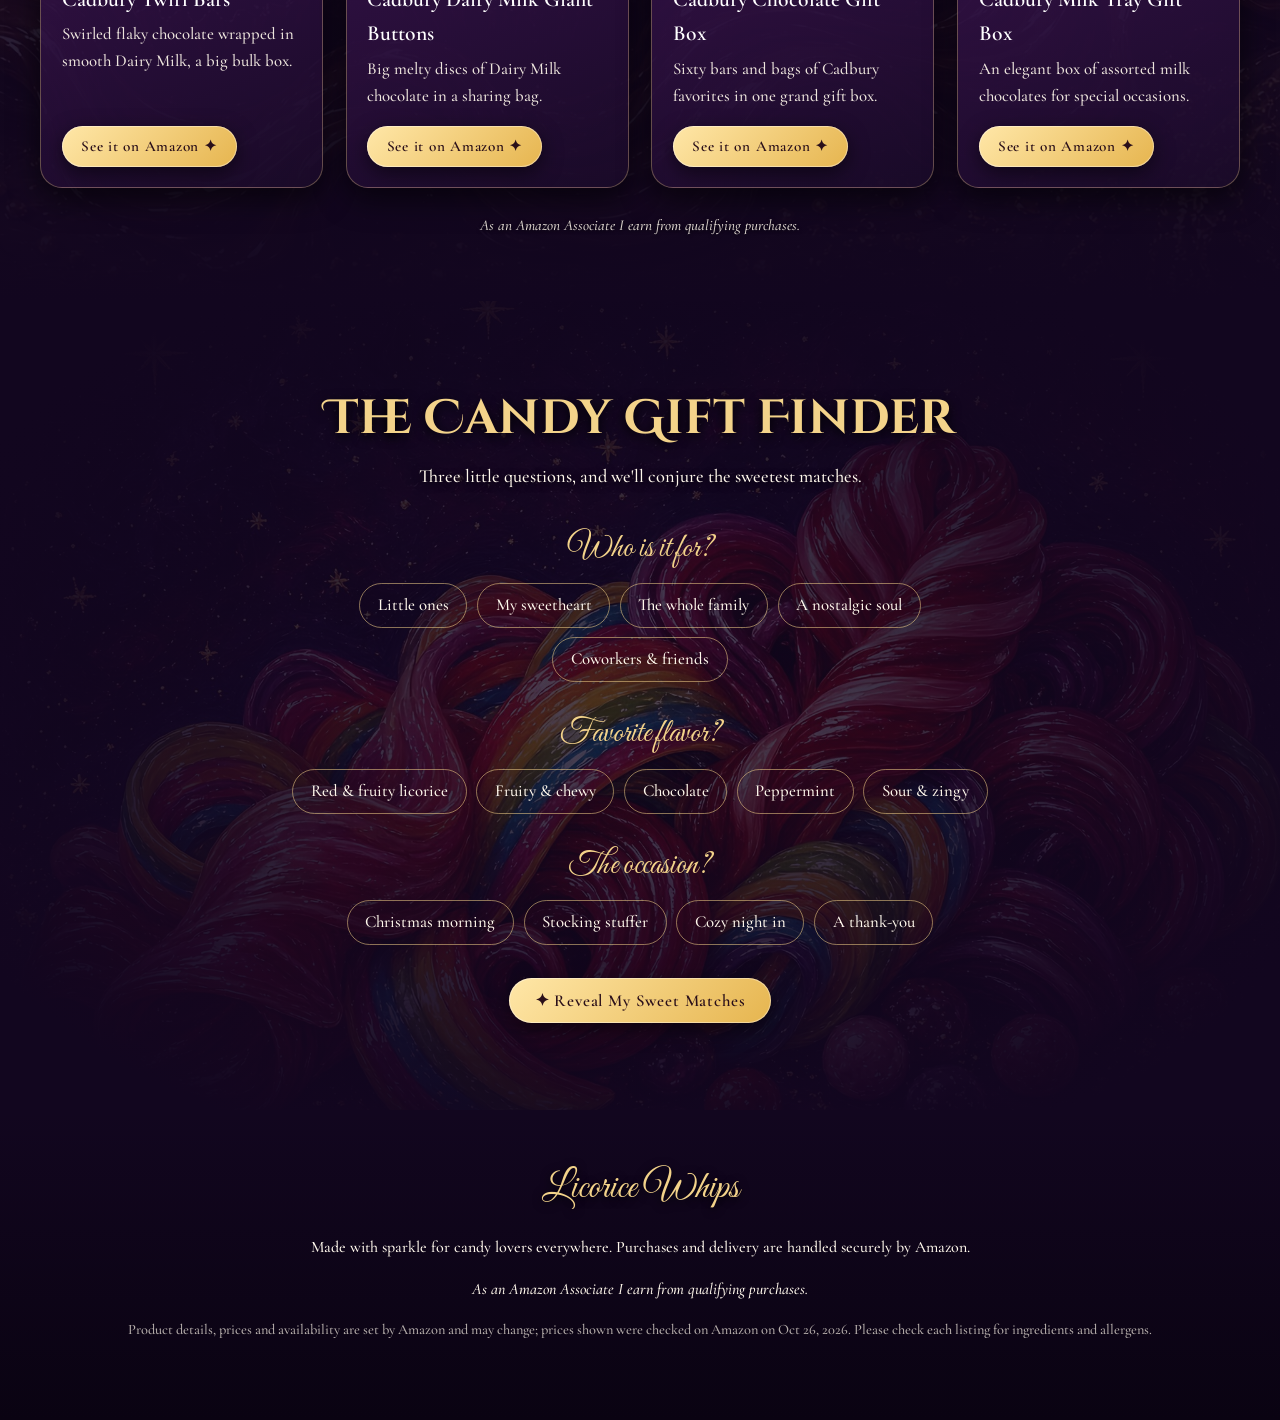
==== commit efa01e62: "Keep round-chocolate banner" ====
--- a/index.html
+++ b/index.html
@@ -3,7 +3,7 @@
 <meta name="description" content="Licorice Whips: a sparkling candy wonderland of gourmet licorice, Christmas candy gifts, fine chocolates, retro sweets, stocking stuffers and cozy cocoa.">
 <meta property="og:type" content="website"><meta property="og:title" content="Licorice Whips · The Velvet Box Christmas Collection">
 <meta property="og:description" content="Luxury Christmas chocolate gifts from Paris, Brussels and London, plus a whole candy wonderland of sweets. ✦">
-<meta property="og:url" content="https://lulumoons.github.io/licorice-whips/"><meta property="og:image" content="https://lulumoons.github.io/licorice-whips/img/og-velvet2.jpg?v=8"><meta property="og:image:width" content="1200"><meta property="og:image:height" content="630"><meta name="twitter:card" content="summary_large_image"><meta name="twitter:title" content="Licorice Whips · The Velvet Box Christmas Collection"><meta name="twitter:description" content="Luxury Christmas chocolate gifts from Paris, Brussels and London. ✦"><meta name="twitter:image" content="https://lulumoons.github.io/licorice-whips/img/og-velvet2.jpg?v=8">
+<meta property="og:url" content="https://lulumoons.github.io/licorice-whips/"><meta property="og:image" content="https://lulumoons.github.io/licorice-whips/img/og-velvet.jpg?v=9"><meta property="og:image:width" content="1200"><meta property="og:image:height" content="630"><meta name="twitter:card" content="summary_large_image"><meta name="twitter:title" content="Licorice Whips · The Velvet Box Christmas Collection"><meta name="twitter:description" content="Luxury Christmas chocolate gifts from Paris, Brussels and London. ✦"><meta name="twitter:image" content="https://lulumoons.github.io/licorice-whips/img/og-velvet.jpg?v=9">
 <link rel="icon" href="data:image/svg+xml,%3Csvg xmlns=%22http://www.w3.org/2000/svg%22 viewBox=%220 0 100 100%22%3E%3Ctext y=%22.9em%22 font-size=%2290%22%3E%E2%9C%A6%3C/text%3E%3C/svg%3E"><link rel="preconnect" href="https://fonts.googleapis.com"><link rel="preconnect" href="https://fonts.gstatic.com" crossorigin>
 <link href="https://fonts.googleapis.com/css2?family=Cinzel+Decorative:wght@700&family=Cormorant+Garamond:ital,wght@0,500;0,600;1,500&family=Great+Vibes&display=swap" rel="stylesheet">
 <style>
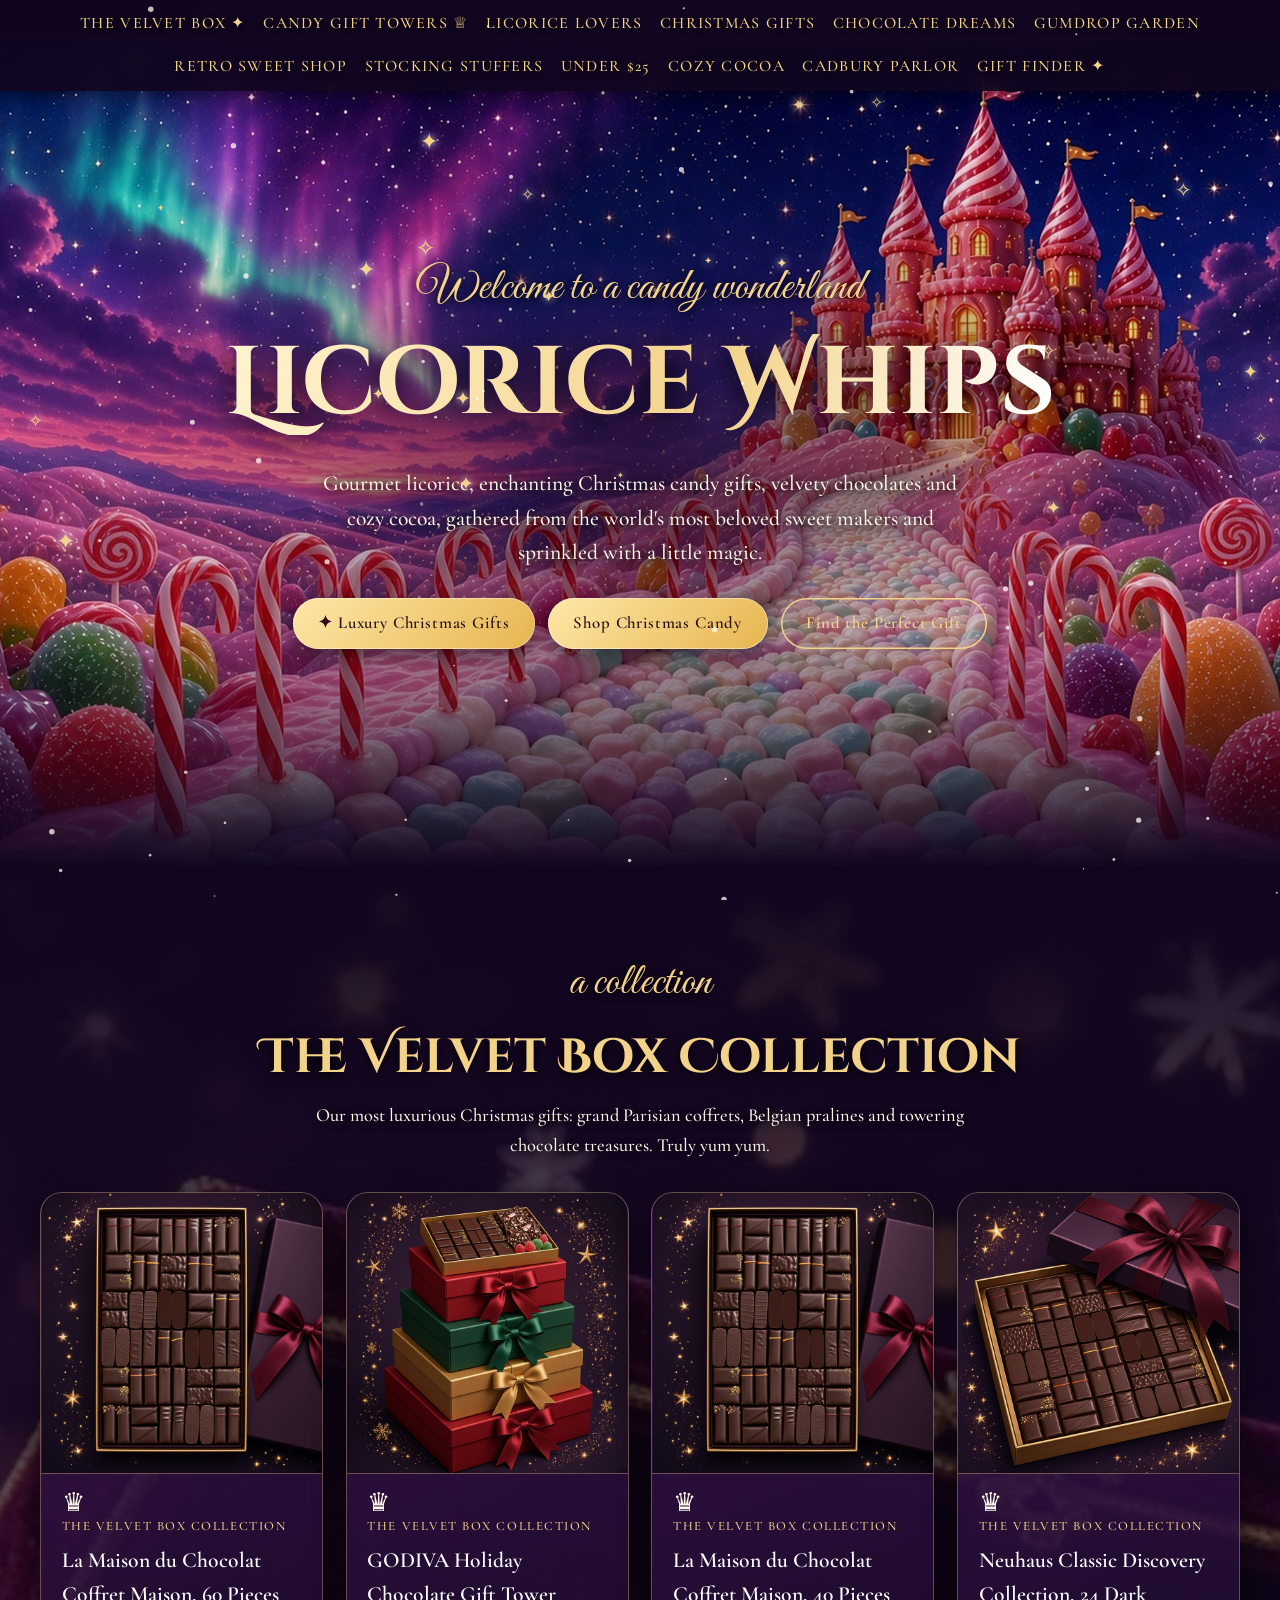
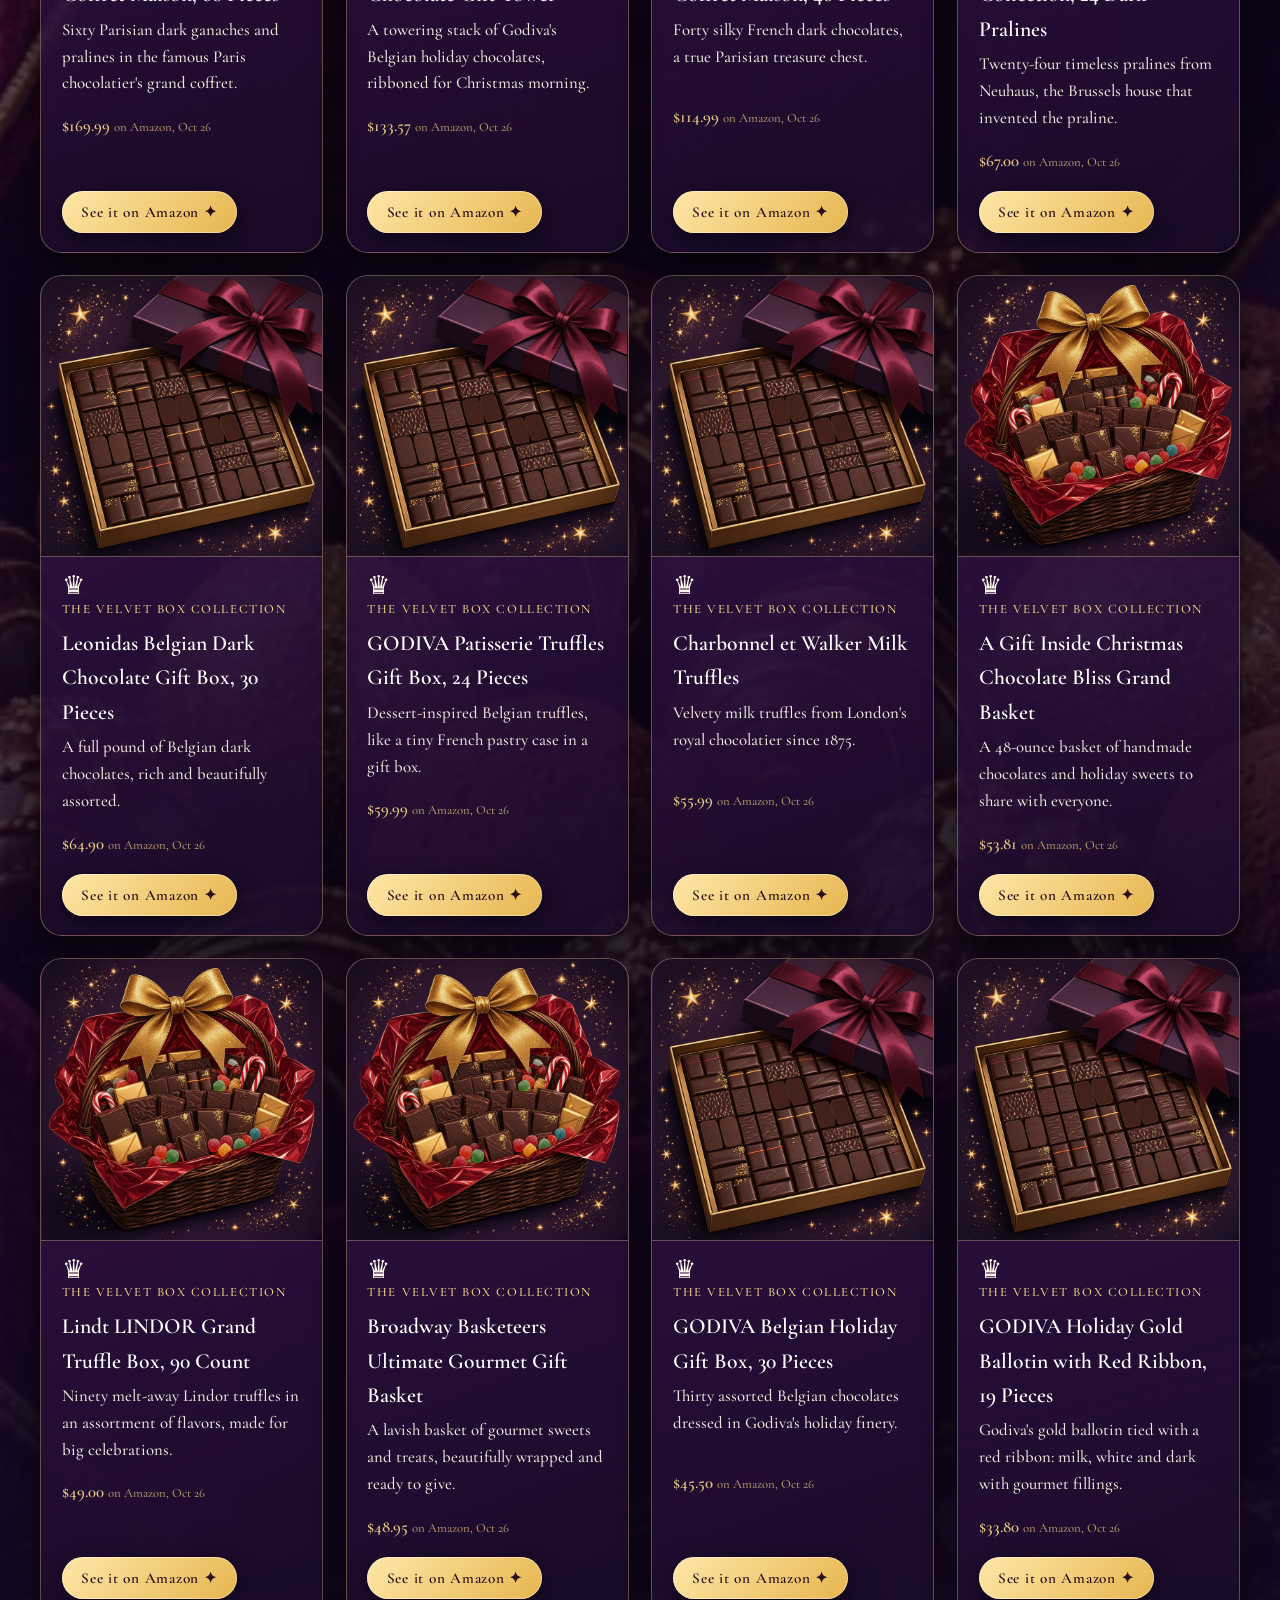
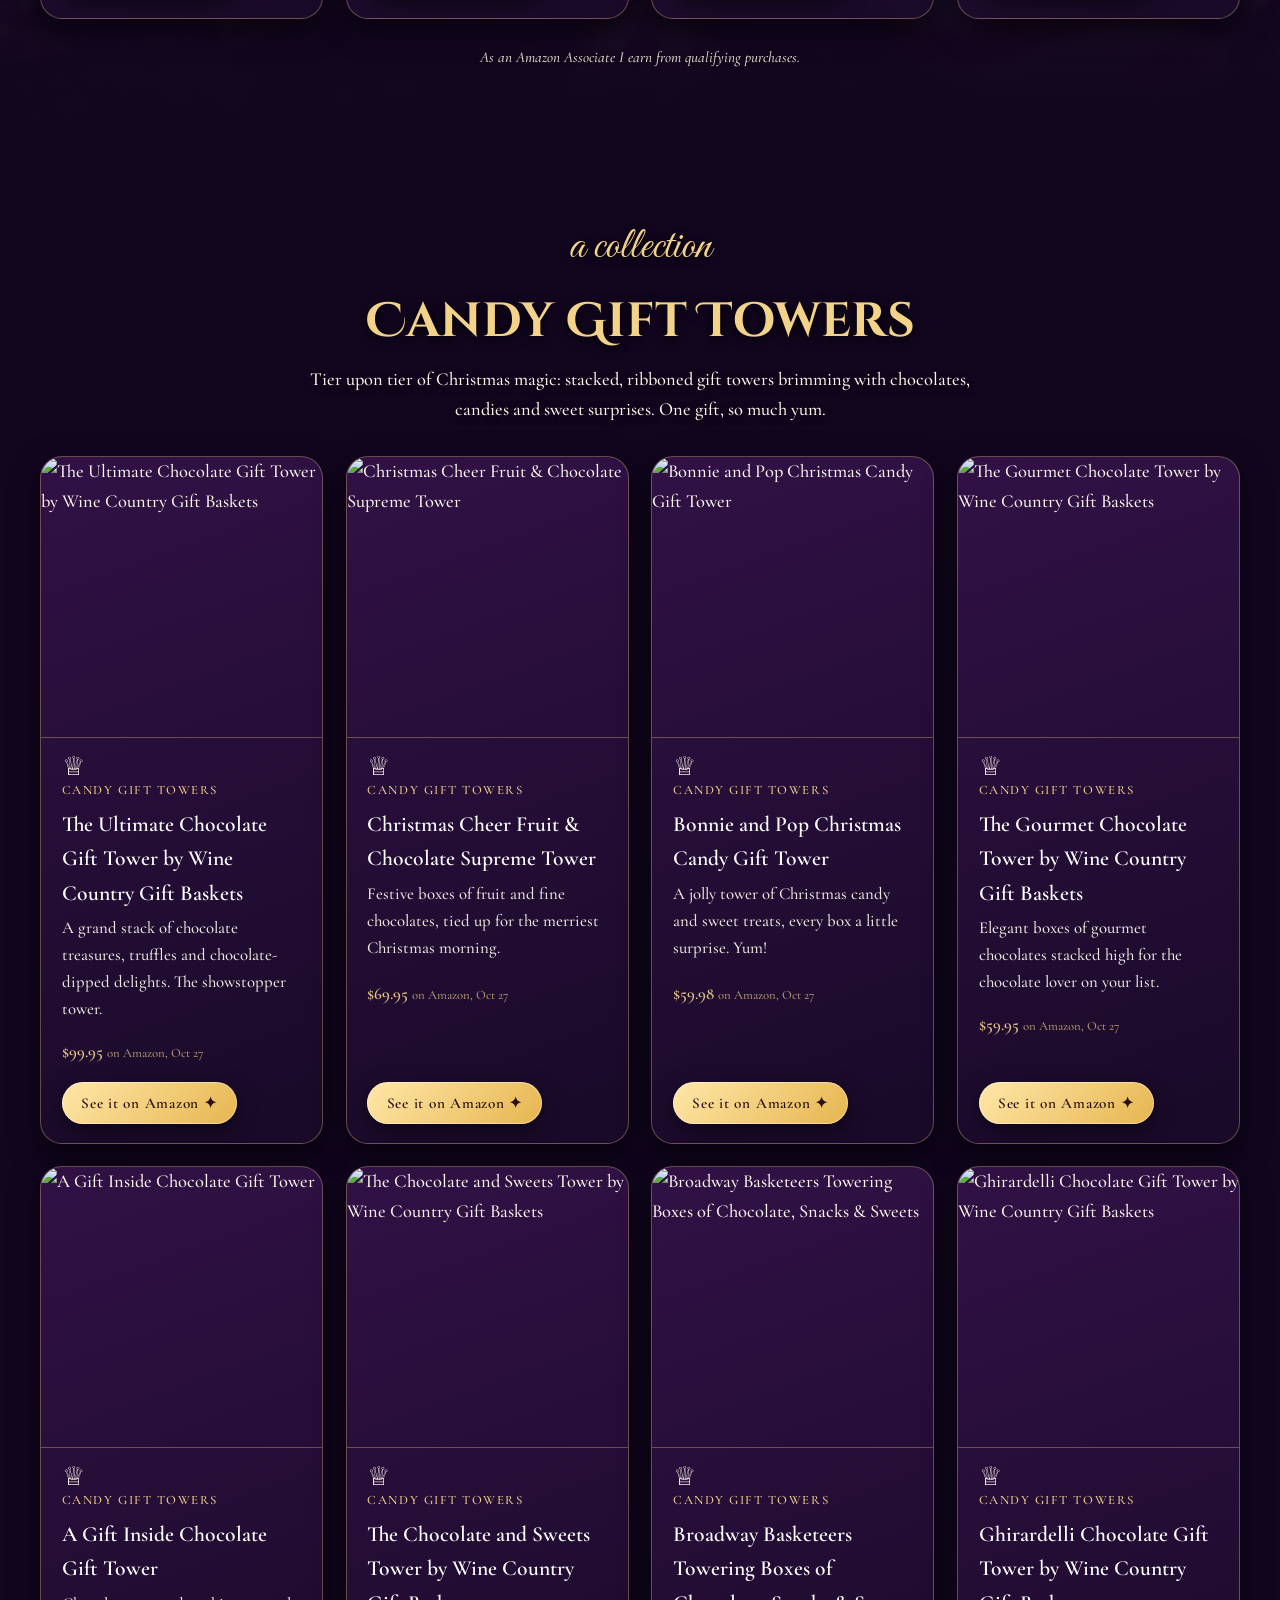
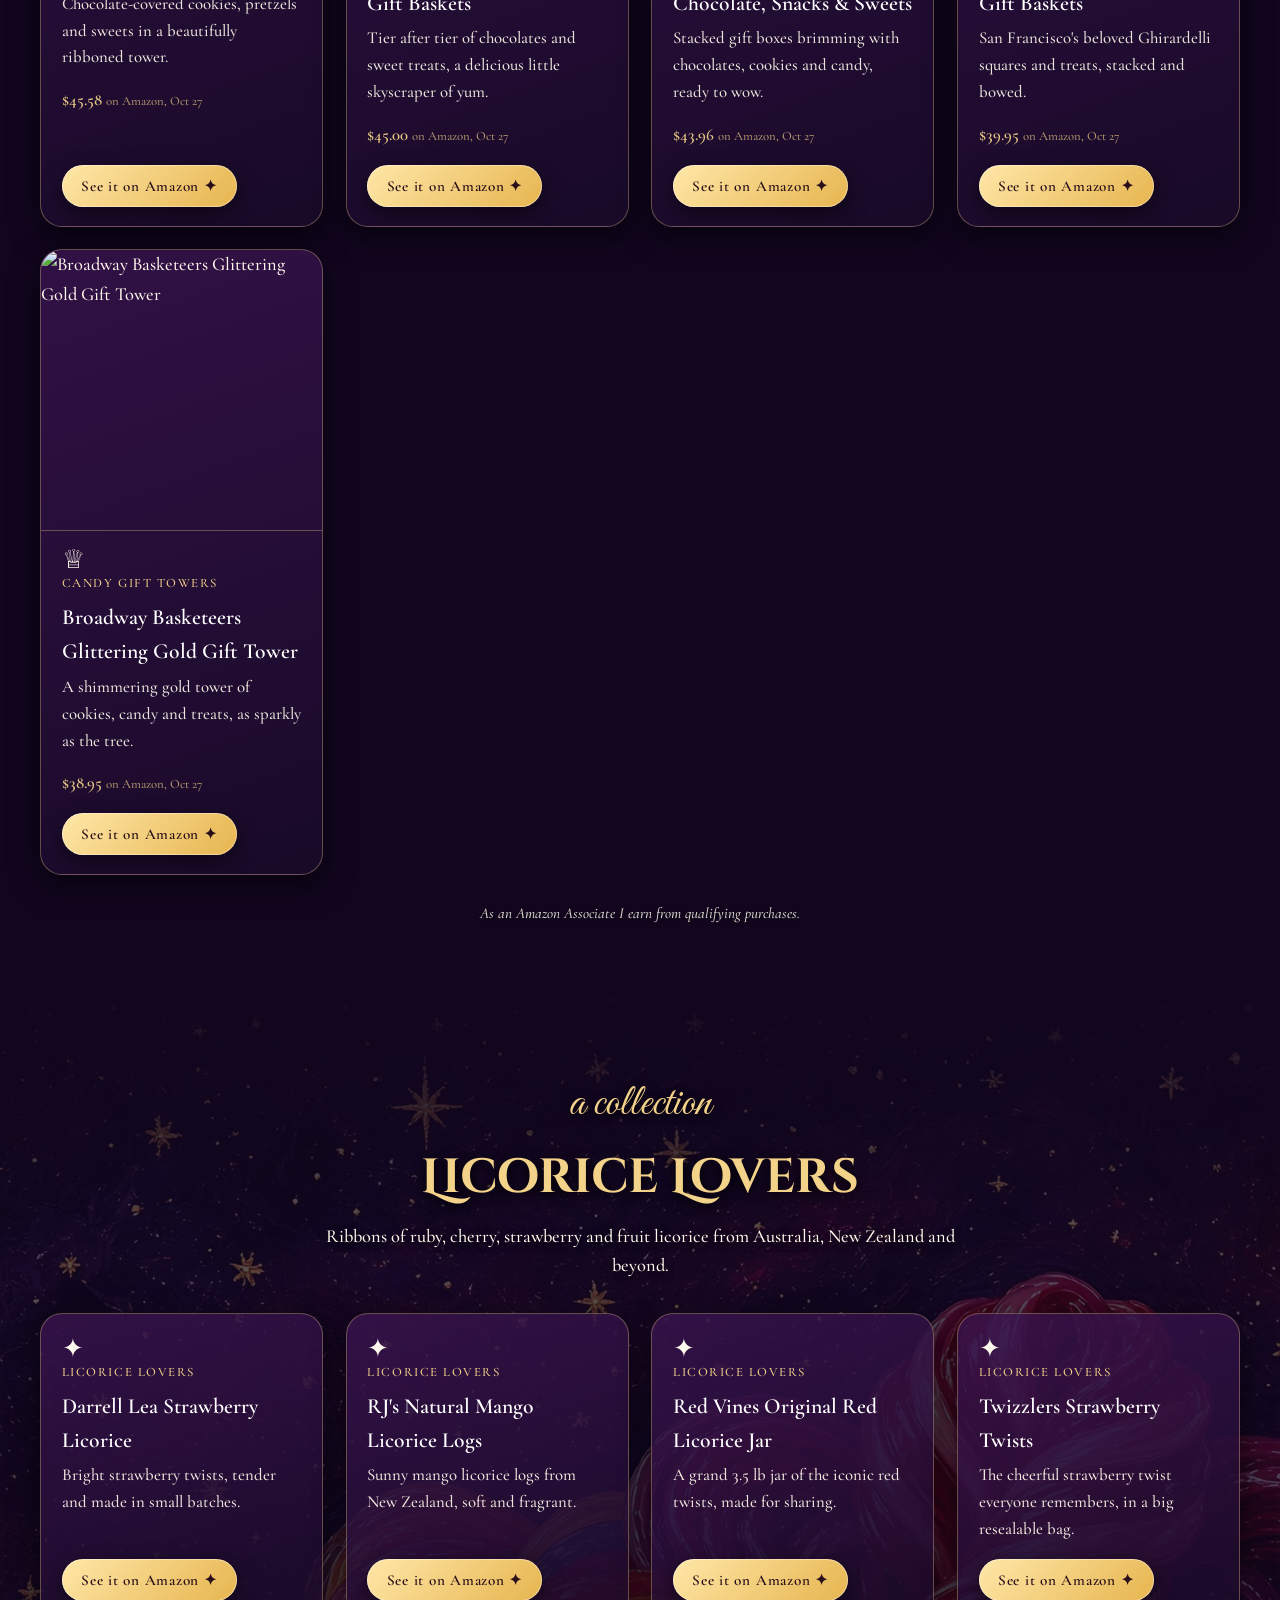
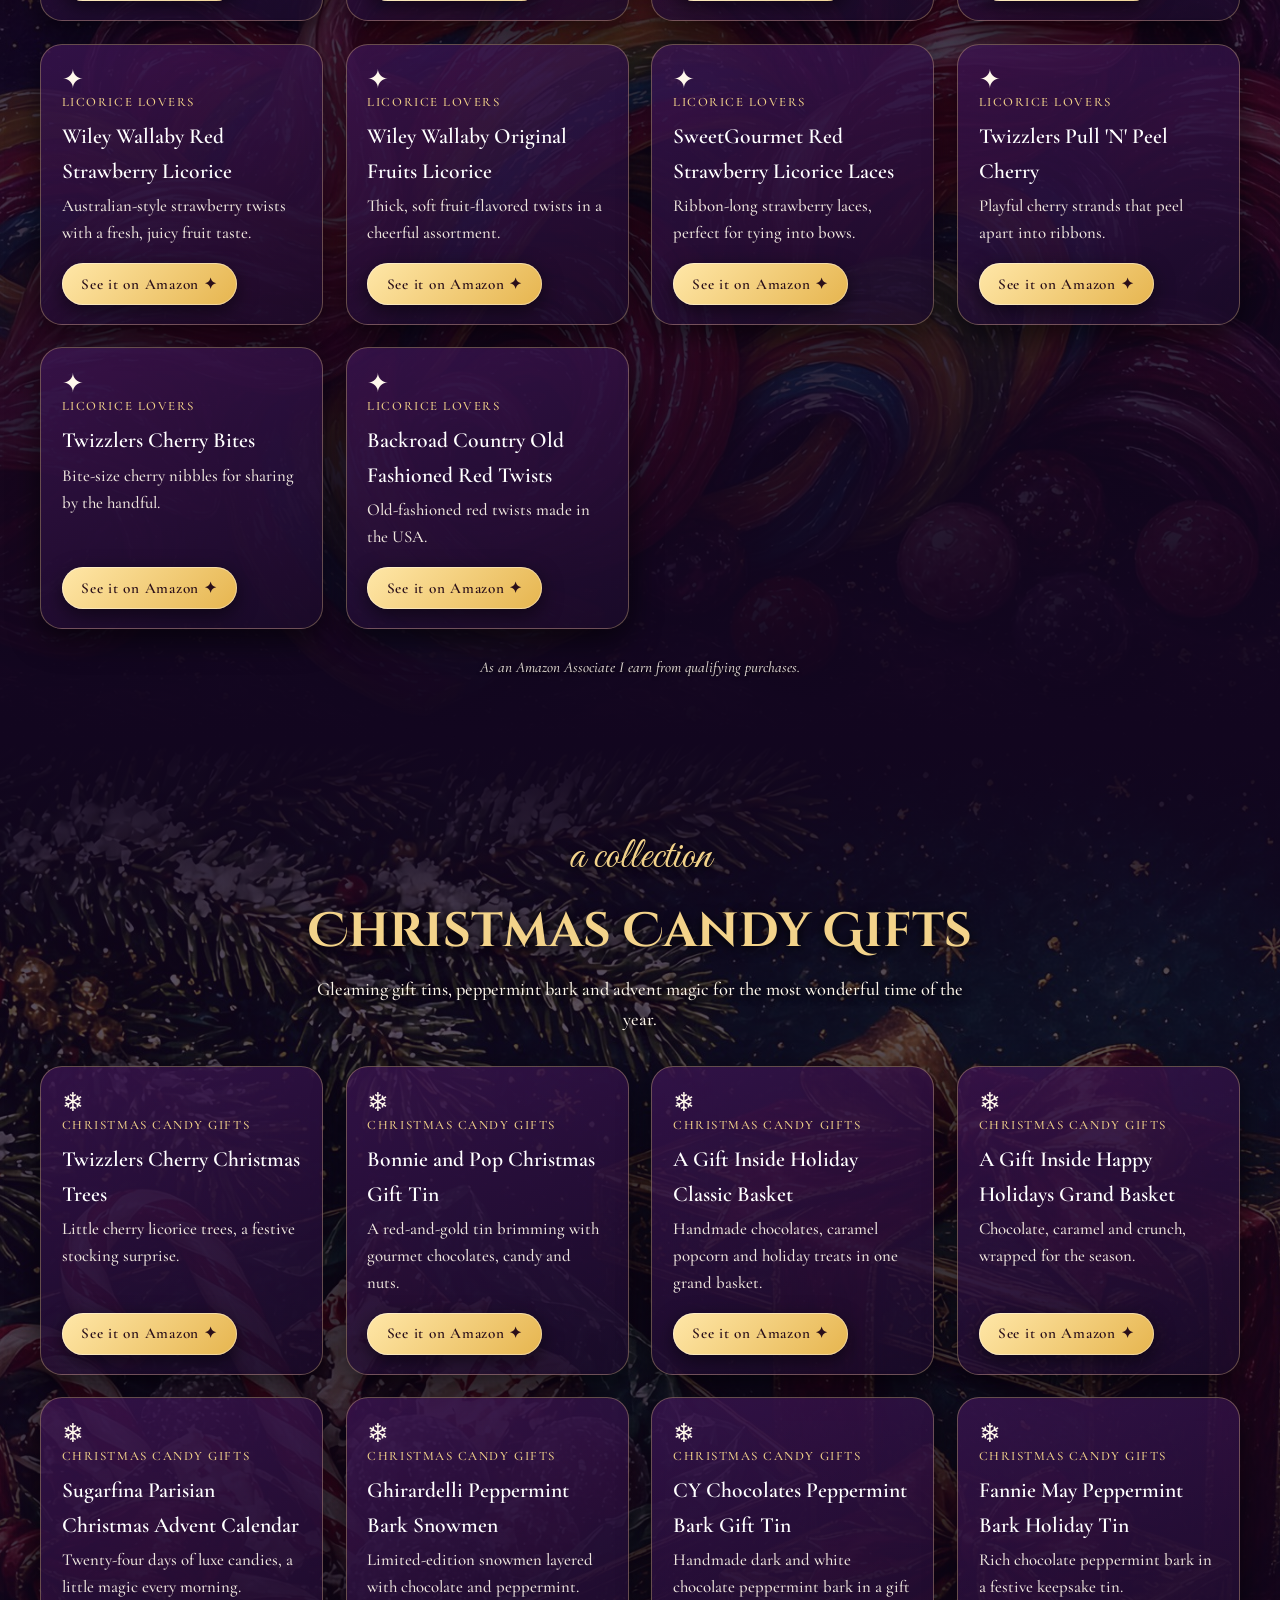
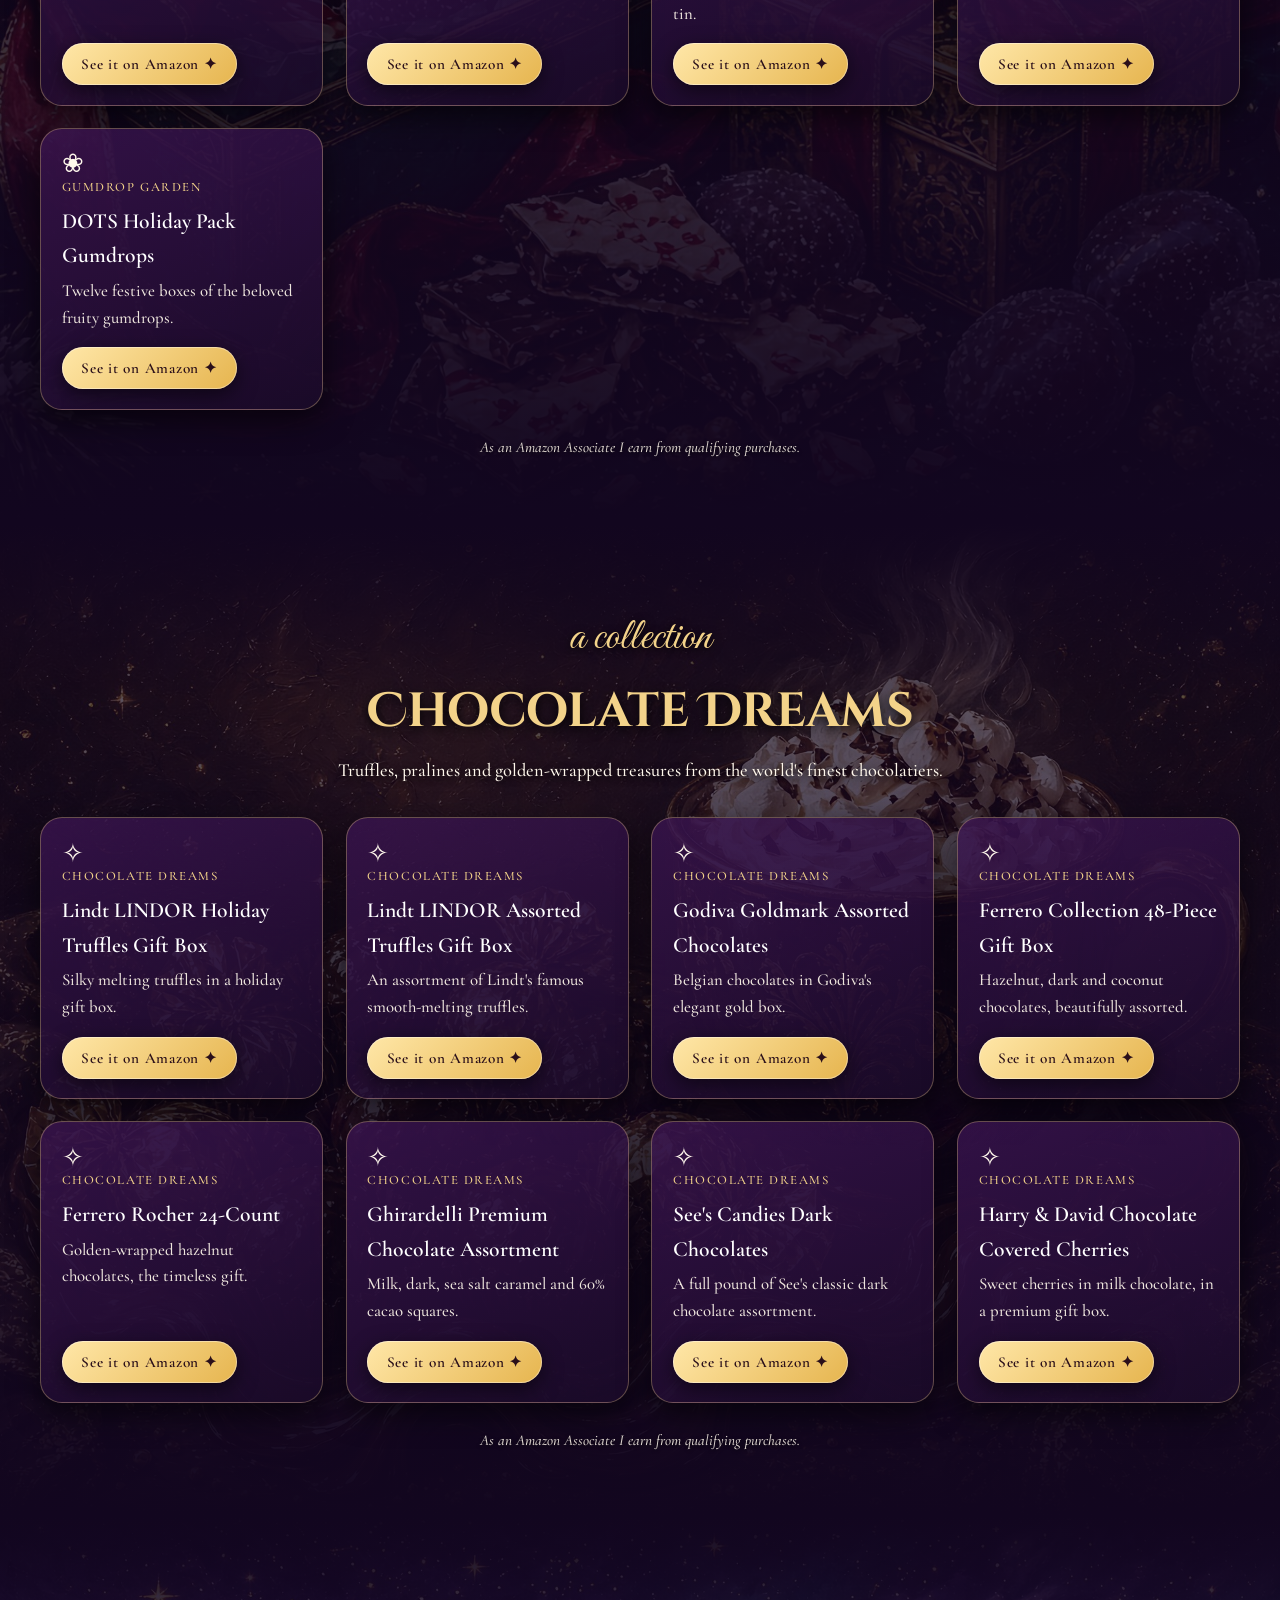
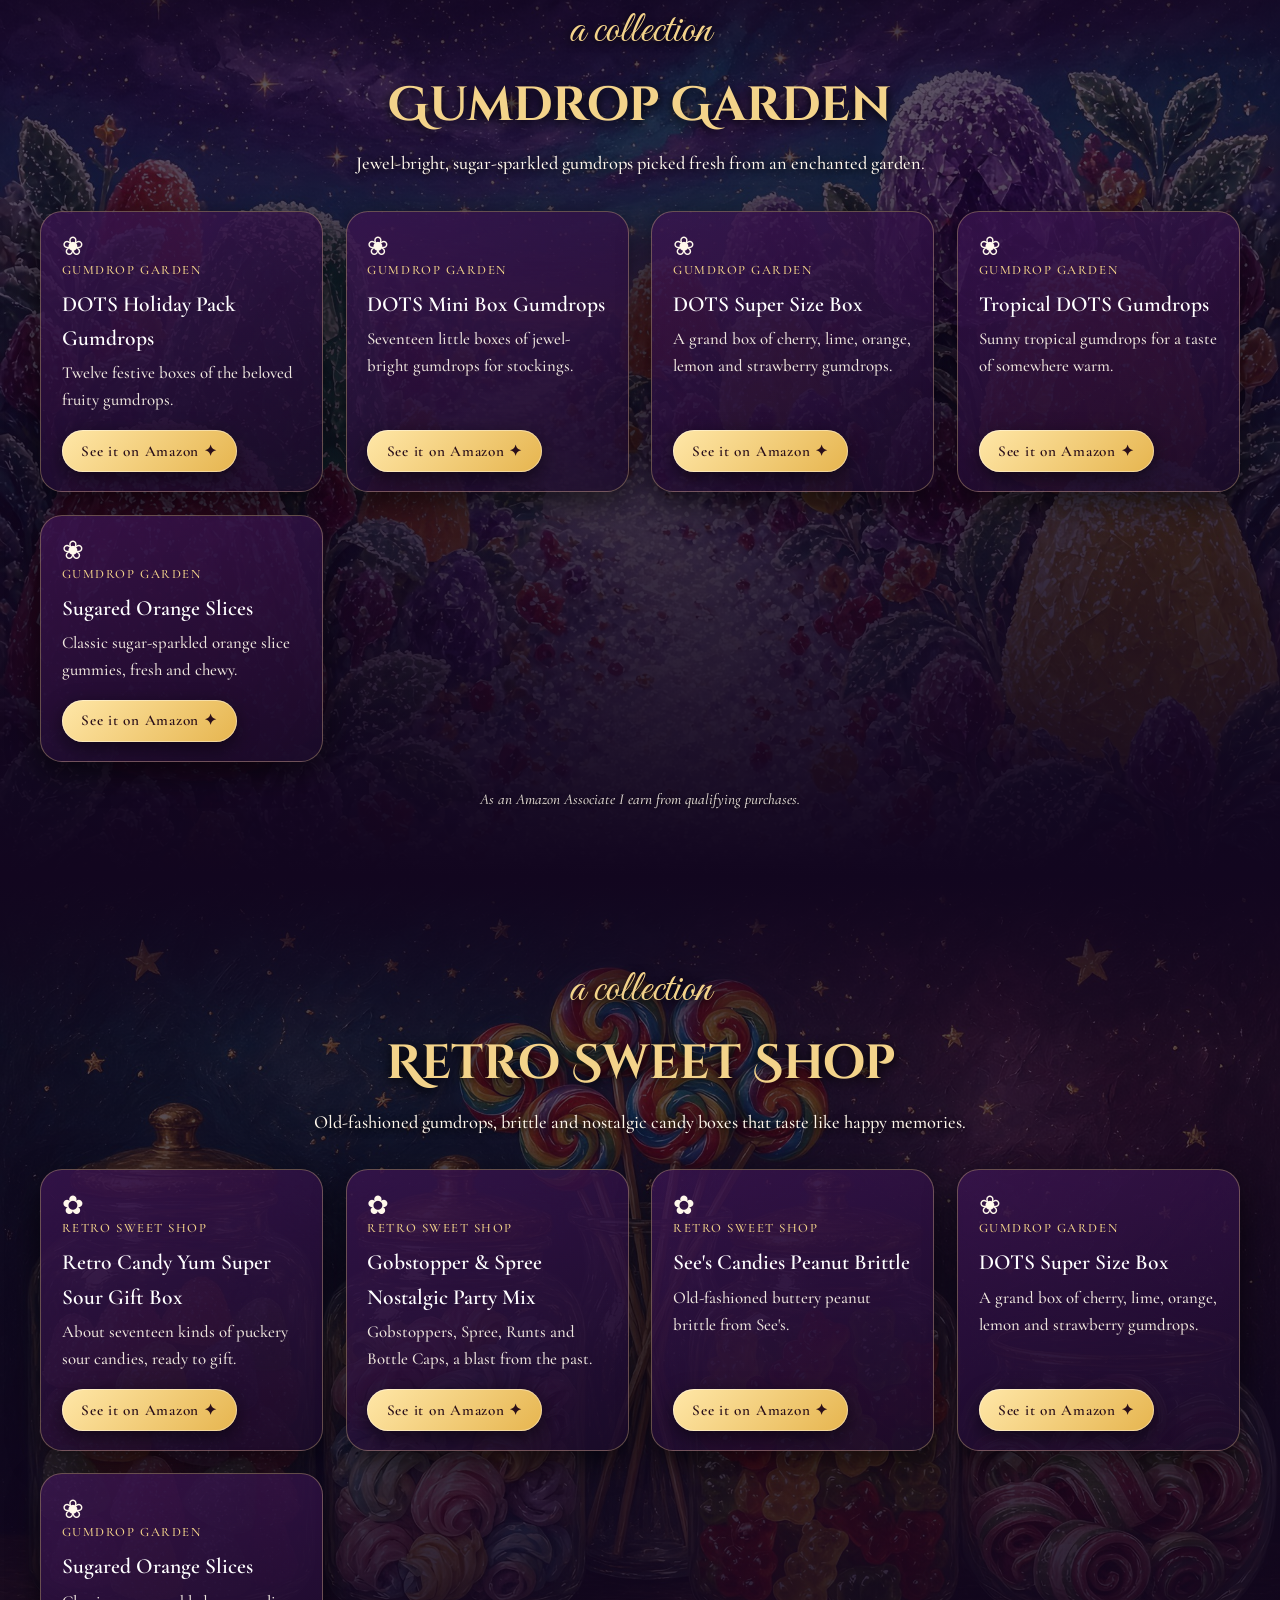
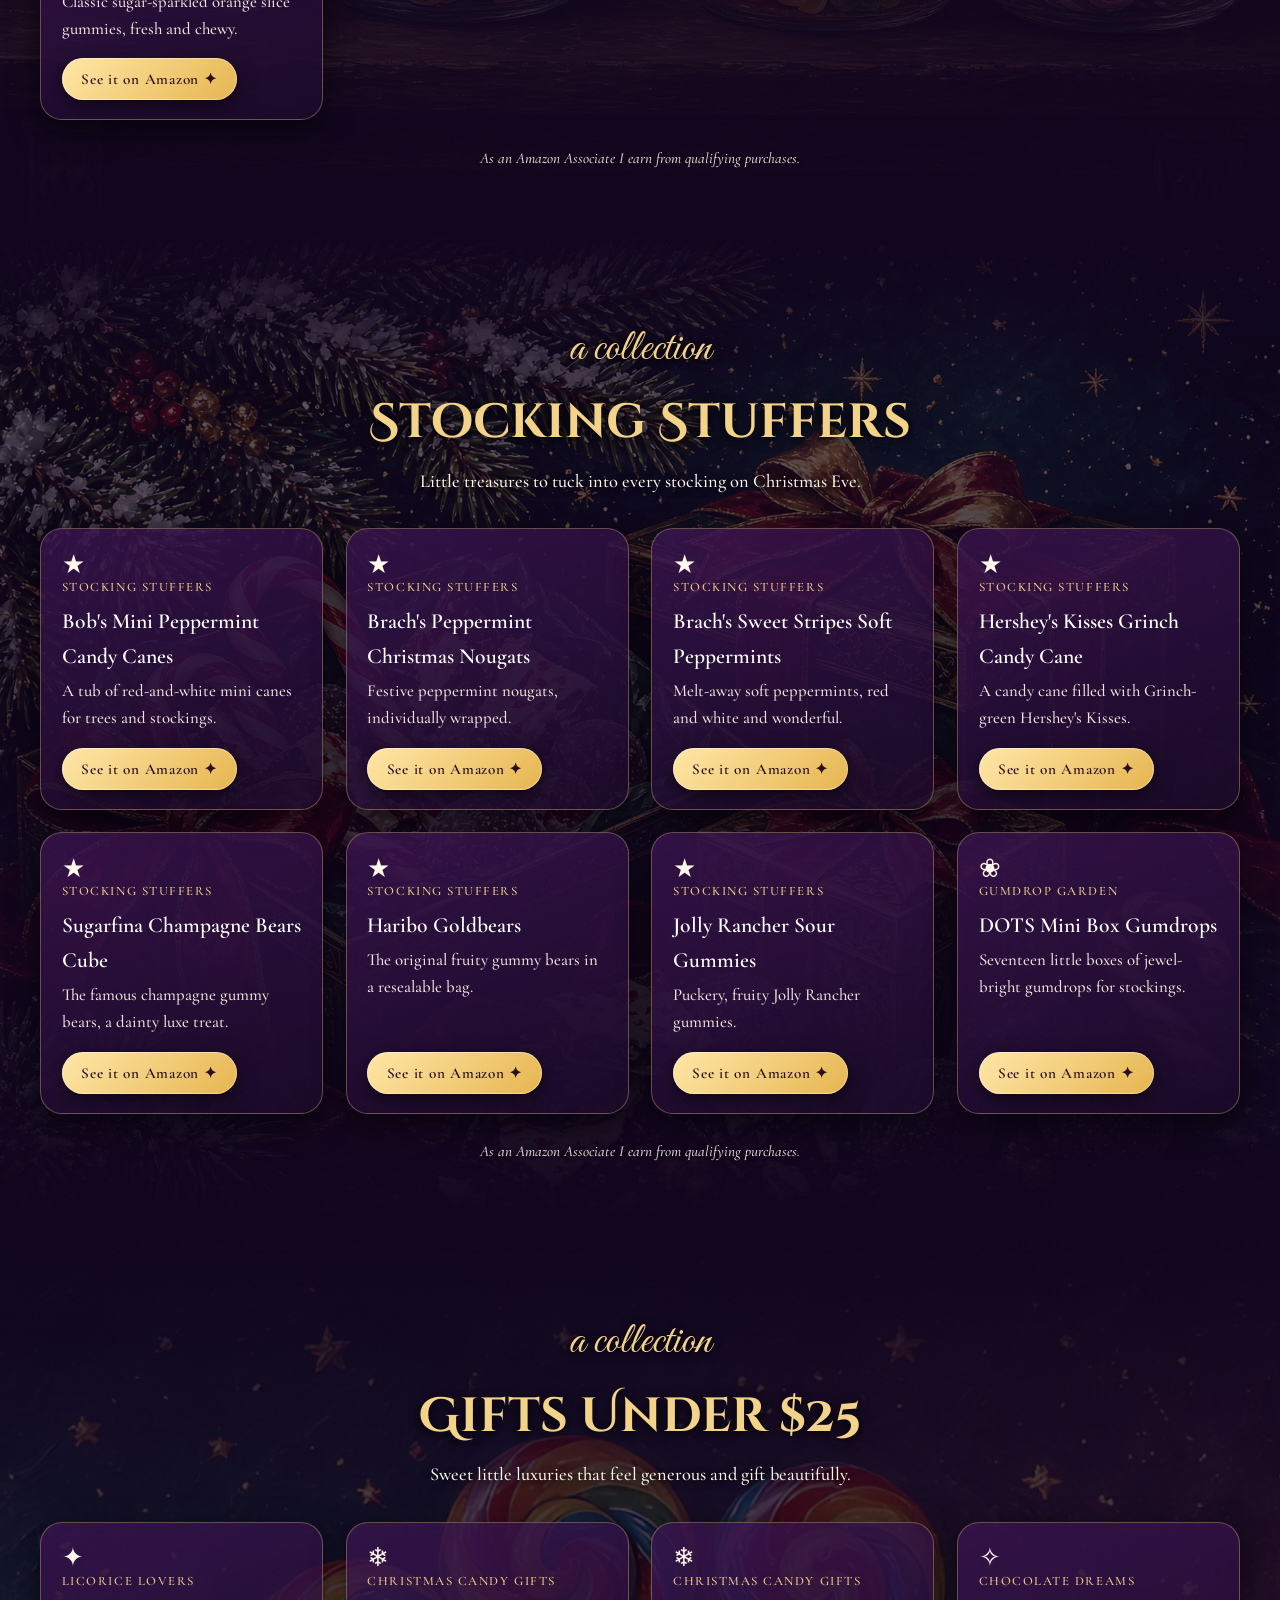
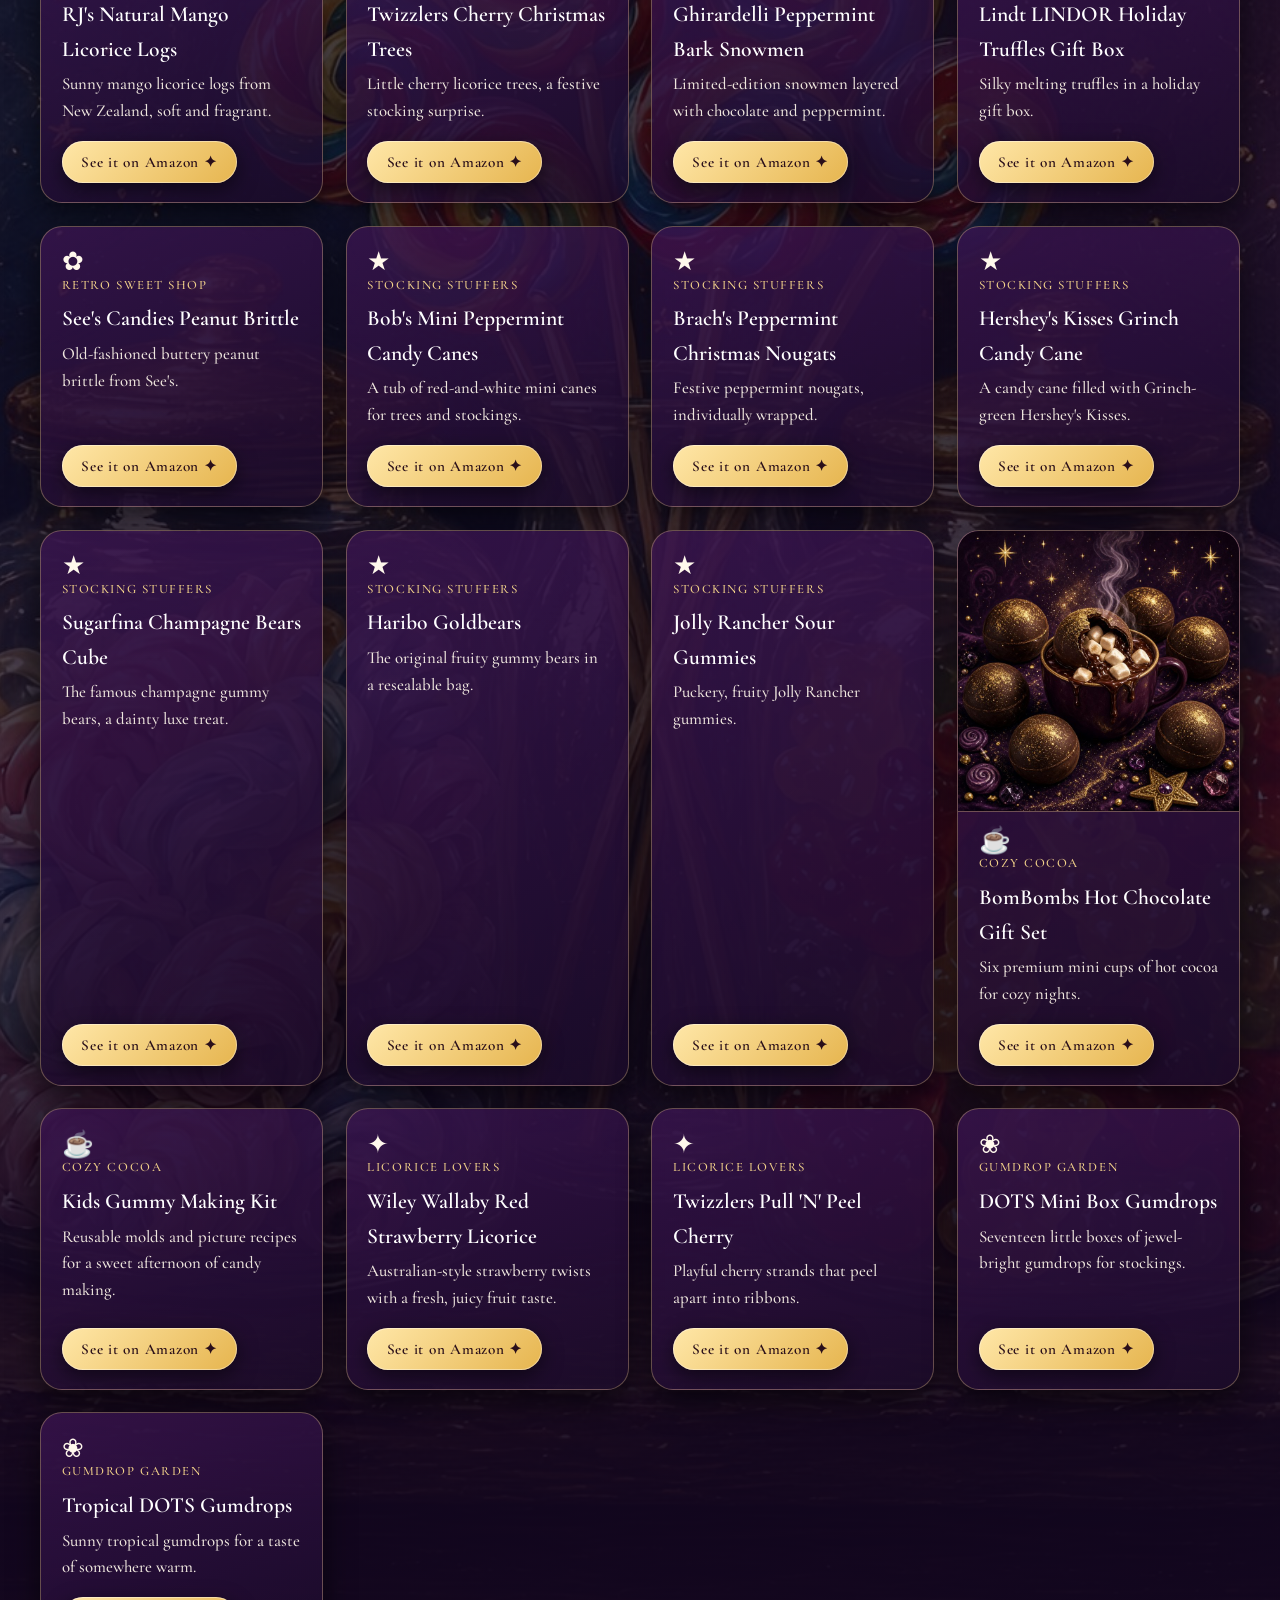
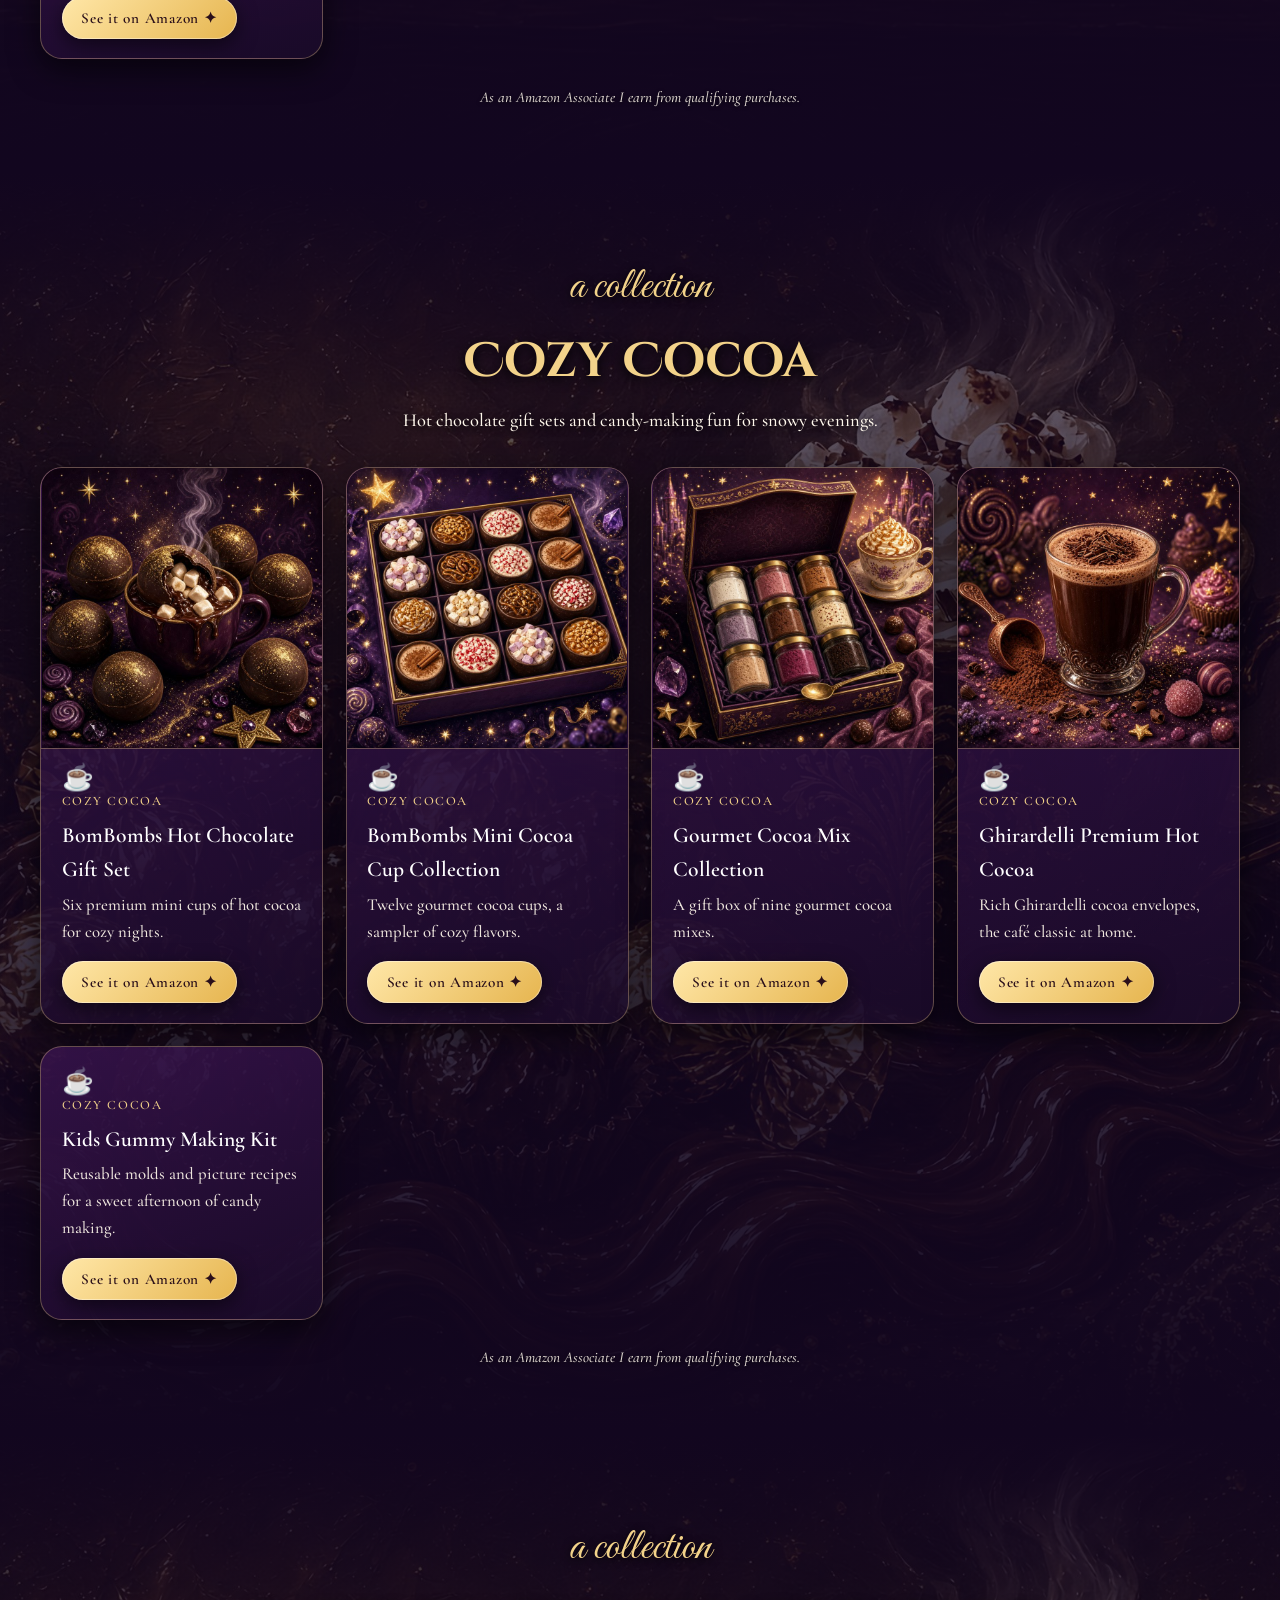
==== commit 46aa6ad7: "Add Candy Gift Towers section" ====
--- a/index.html
+++ b/index.html
@@ -3,7 +3,7 @@
 <meta name="description" content="Licorice Whips: a sparkling candy wonderland of gourmet licorice, Christmas candy gifts, fine chocolates, retro sweets, stocking stuffers and cozy cocoa.">
 <meta property="og:type" content="website"><meta property="og:title" content="Licorice Whips · The Velvet Box Christmas Collection">
 <meta property="og:description" content="Luxury Christmas chocolate gifts from Paris, Brussels and London, plus a whole candy wonderland of sweets. ✦">
-<meta property="og:url" content="https://lulumoons.github.io/licorice-whips/"><meta property="og:image" content="https://lulumoons.github.io/licorice-whips/img/og-velvet.jpg?v=9"><meta property="og:image:width" content="1200"><meta property="og:image:height" content="630"><meta name="twitter:card" content="summary_large_image"><meta name="twitter:title" content="Licorice Whips · The Velvet Box Christmas Collection"><meta name="twitter:description" content="Luxury Christmas chocolate gifts from Paris, Brussels and London. ✦"><meta name="twitter:image" content="https://lulumoons.github.io/licorice-whips/img/og-velvet.jpg?v=9">
+<meta property="og:url" content="https://lulumoons.github.io/licorice-whips/"><meta property="og:image" content="https://lulumoons.github.io/licorice-whips/img/og-velvet.jpg?v=10"><meta property="og:image:width" content="1200"><meta property="og:image:height" content="630"><meta name="twitter:card" content="summary_large_image"><meta name="twitter:title" content="Licorice Whips · The Velvet Box Christmas Collection"><meta name="twitter:description" content="Luxury Christmas chocolate gifts from Paris, Brussels and London. ✦"><meta name="twitter:image" content="https://lulumoons.github.io/licorice-whips/img/og-velvet.jpg?v=10">
 <link rel="icon" href="data:image/svg+xml,%3Csvg xmlns=%22http://www.w3.org/2000/svg%22 viewBox=%220 0 100 100%22%3E%3Ctext y=%22.9em%22 font-size=%2290%22%3E%E2%9C%A6%3C/text%3E%3C/svg%3E"><link rel="preconnect" href="https://fonts.googleapis.com"><link rel="preconnect" href="https://fonts.gstatic.com" crossorigin>
 <link href="https://fonts.googleapis.com/css2?family=Cinzel+Decorative:wght@700&family=Cormorant+Garamond:ital,wght@0,500;0,600;1,500&family=Great+Vibes&display=swap" rel="stylesheet">
 <style>
@@ -59,7 +59,7 @@
 .pr{color:var(--gold);font-weight:600;font-size:1.25rem;margin:.2rem 0 .6rem}.pr small{font-size:.8rem;opacity:.75;font-weight:500}
 </style></head><body>
 <canvas id="snow"></canvas>
-<nav><a href="#velvet">The Velvet Box ✦</a><a href="#licorice">Licorice Lovers</a><a href="#christmas">Christmas Gifts</a><a href="#chocolate">Chocolate Dreams</a><a href="#gumdrop">Gumdrop Garden</a><a href="#retro">Retro Sweet Shop</a><a href="#stocking">Stocking Stuffers</a><a href="#under25">Under $25</a><a href="#cocoa">Cozy Cocoa</a><a href="#cadbury">Cadbury Parlor</a><a href="#finder">Gift Finder ✦</a></nav>
+<nav><a href="#velvet">The Velvet Box ✦</a><a href="#towers">Candy Gift Towers ♕</a><a href="#licorice">Licorice Lovers</a><a href="#christmas">Christmas Gifts</a><a href="#chocolate">Chocolate Dreams</a><a href="#gumdrop">Gumdrop Garden</a><a href="#retro">Retro Sweet Shop</a><a href="#stocking">Stocking Stuffers</a><a href="#under25">Under $25</a><a href="#cocoa">Cozy Cocoa</a><a href="#cadbury">Cadbury Parlor</a><a href="#finder">Gift Finder ✦</a></nav>
 <header class="hero" id="top">
 <div class="script">Welcome to a candy wonderland</div>
 <h1>Licorice Whips</h1>
@@ -82,10 +82,11 @@
 <p><em>As an Amazon Associate I earn from qualifying purchases.</em></p>
 <p style="opacity:.7;font-size:.9rem">Product details, prices and availability are set by Amazon and may change; prices shown were checked on Amazon on Oct 26, 2026. Please check each listing for ingredients and allergens.</p>
 </footer>
-<script src="products.js?v=8"></script>
+<script src="products.js?v=10"></script>
 <script>
 const TAG="enchantedveil-20",P=window.LW_PRODUCTS;
 const COLS=[["velvet","The Velvet Box Collection","Our most luxurious Christmas gifts: grand Parisian coffrets, Belgian pralines and towering chocolate treasures. Truly yum yum.","velvet","♛"],
+["towers","Candy Gift Towers","Tier upon tier of Christmas magic: stacked, ribboned gift towers brimming with chocolates, candies and sweet surprises. One gift, so much yum.","towers","♕"],
 ["licorice","Licorice Lovers","Ribbons of ruby, cherry, strawberry and fruit licorice from Australia, New Zealand and beyond.","licorice","✦"],
 ["christmas","Christmas Candy Gifts","Gleaming gift tins, peppermint bark and advent magic for the most wonderful time of the year.","christmas","❄"],
 ["chocolate","Chocolate Dreams","Truffles, pralines and golden-wrapped treasures from the world's finest chocolatiers.","chocolate","✧"],
@@ -96,9 +97,9 @@
 ["cocoa","Cozy Cocoa","Hot chocolate gift sets and candy-making fun for snowy evenings.","chocolate","☕"],
 ["cadbury","Cadbury Chocolate Parlor","Beloved British chocolates, from Dairy Milk and Flake to Mini Eggs and gift tins.","chocolate","✦"]];
 const url=a=>`https://www.amazon.com/dp/${a}?tag=${TAG}`;
-const card=p=>`<article class="card">${p.i?`<img class="pimg" src="img/products/${p.i}.jpg?v=8" alt="${p.n}" loading="lazy" width="800" height="800">`:""}<span class="gem">${(COLS.find(c=>c[0]==p.c)||COLS[0])[4]}</span><span class="tag">${(COLS.find(c=>c[0]==p.c)||COLS[0])[1]}</span><h3>${p.n}</h3><p>${p.d}</p>${p.pr?`<p class="pr">${p.pr} <small>on Amazon, Oct 26</small></p>`:""}<a class="btn" href="${url(p.a)}" target="_blank" rel="sponsored noopener">See it on Amazon ✦</a></article>`;
+const card=p=>`<article class="card">${p.i?`<img class="pimg" src="img/products/${p.i}.jpg?v=10" alt="${p.n}" loading="lazy" width="800" height="800">`:""}<span class="gem">${(COLS.find(c=>c[0]==p.c)||COLS[0])[4]}</span><span class="tag">${(COLS.find(c=>c[0]==p.c)||COLS[0])[1]}</span><h3>${p.n}</h3><p>${p.d}</p>${p.pr?`<p class="pr">${p.pr} <small>on Amazon, ${p.dt||"Oct 26"}</small></p>`:""}<a class="btn" href="${url(p.a)}" target="_blank" rel="sponsored noopener">See it on Amazon ✦</a></article>`;
 document.getElementById('cols').innerHTML=COLS.map(([k,t,l,img])=>{const items=P.filter(p=>k=="under25"?p.u:(p.c==k||(p.x||[]).includes(k)));
-return `<section class="col" id="${k}" style="background-image:url(img/${img}.jpg?v=8)"><div class="script" style="text-align:center">a collection</div><h2>${t}</h2><p class="lede">${l}</p><div class="grid">${items.map(card).join('')}</div><p class="disc">As an Amazon Associate I earn from qualifying purchases.</p></section>`}).join('');
+return `<section class="col" id="${k}" style="background-image:url(img/${img}.jpg?v=10)"><div class="script" style="text-align:center">a collection</div><h2>${t}</h2><p class="lede">${l}</p><div class="grid">${items.map(card).join('')}</div><p class="disc">As an Amazon Associate I earn from qualifying purchases.</p></section>`}).join('');
 // quiz
 const sel={};document.querySelectorAll('.q').forEach(q=>q.querySelectorAll('.opt').forEach(b=>b.onclick=()=>{q.querySelectorAll('.opt').forEach(x=>x.classList.remove('on'));b.classList.add('on');sel[q.dataset.k]=b.dataset.v}));
 document.getElementById('go').onclick=()=>{const s=P.map(p=>{let v=0;if(sel.flavor=="licorice"&&p.c=="licorice")v+=3;else if(sel.flavor&&p.f==sel.flavor)v+=3;
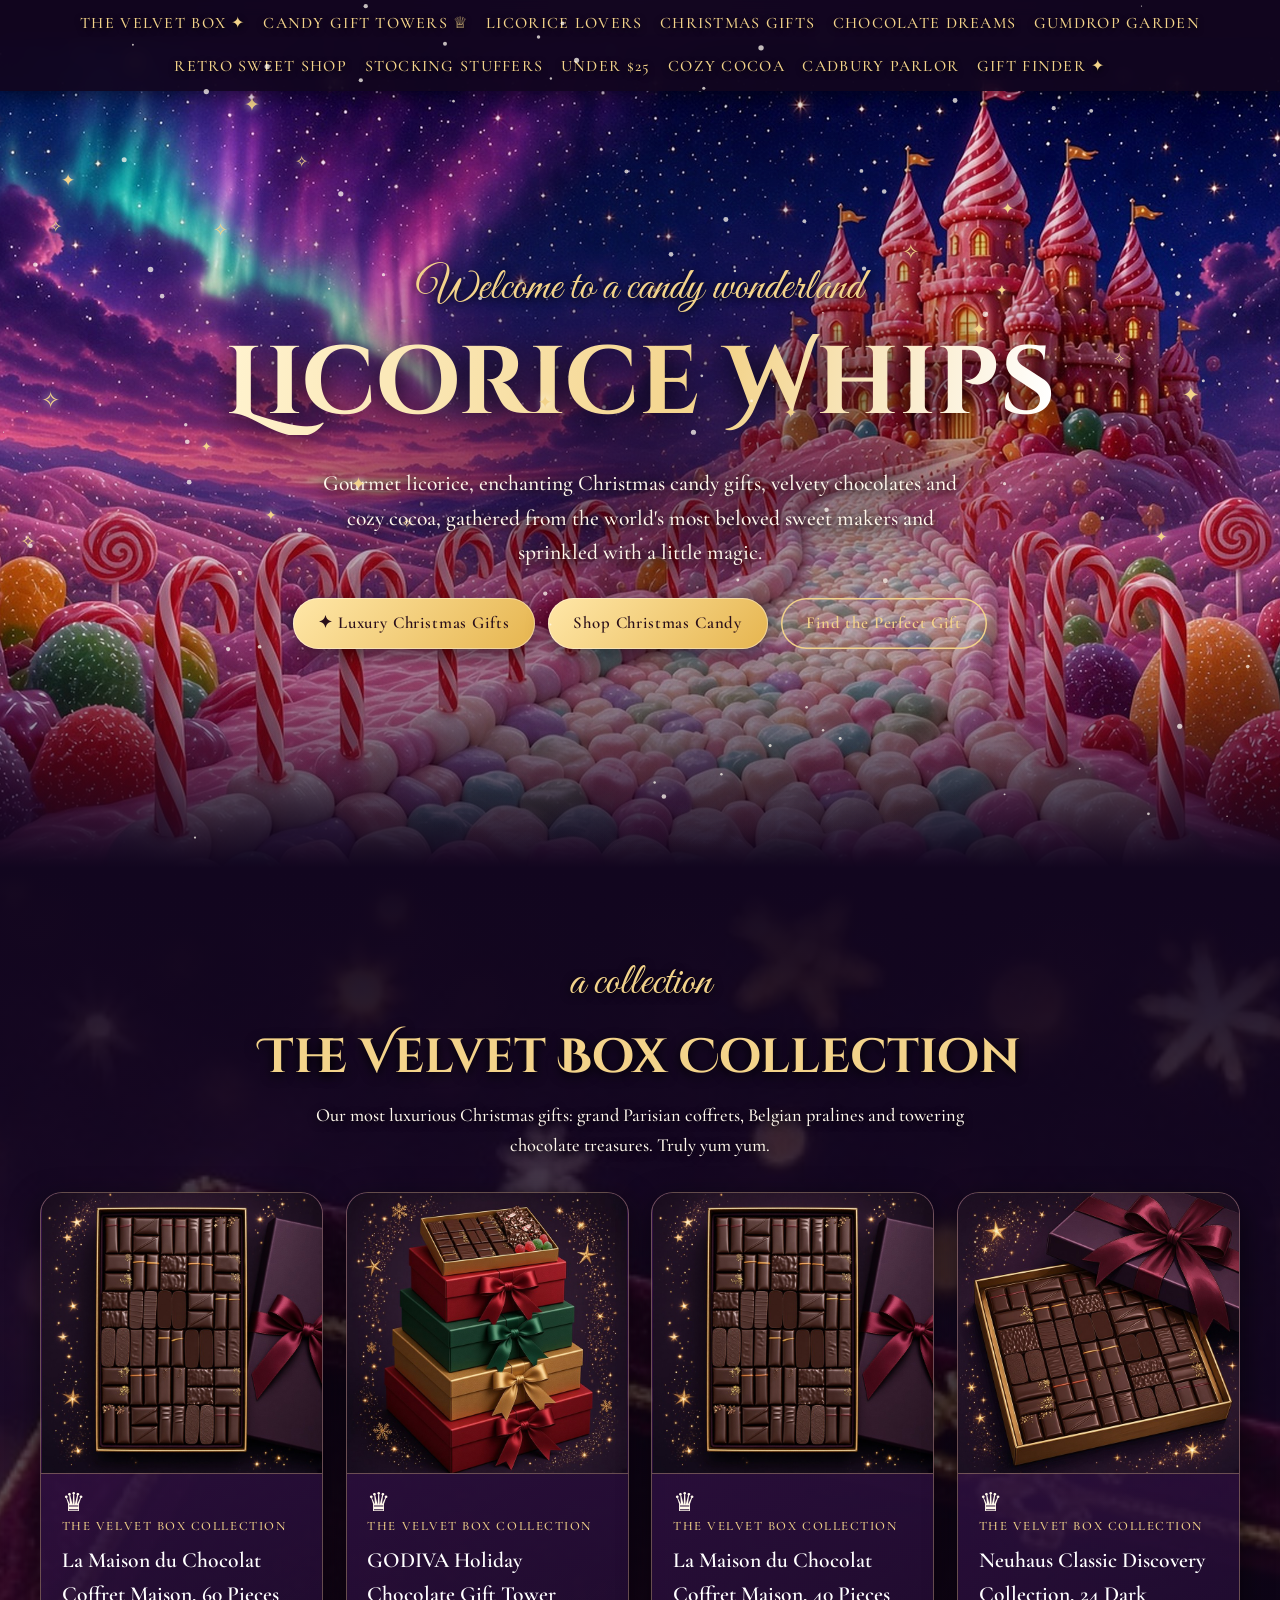
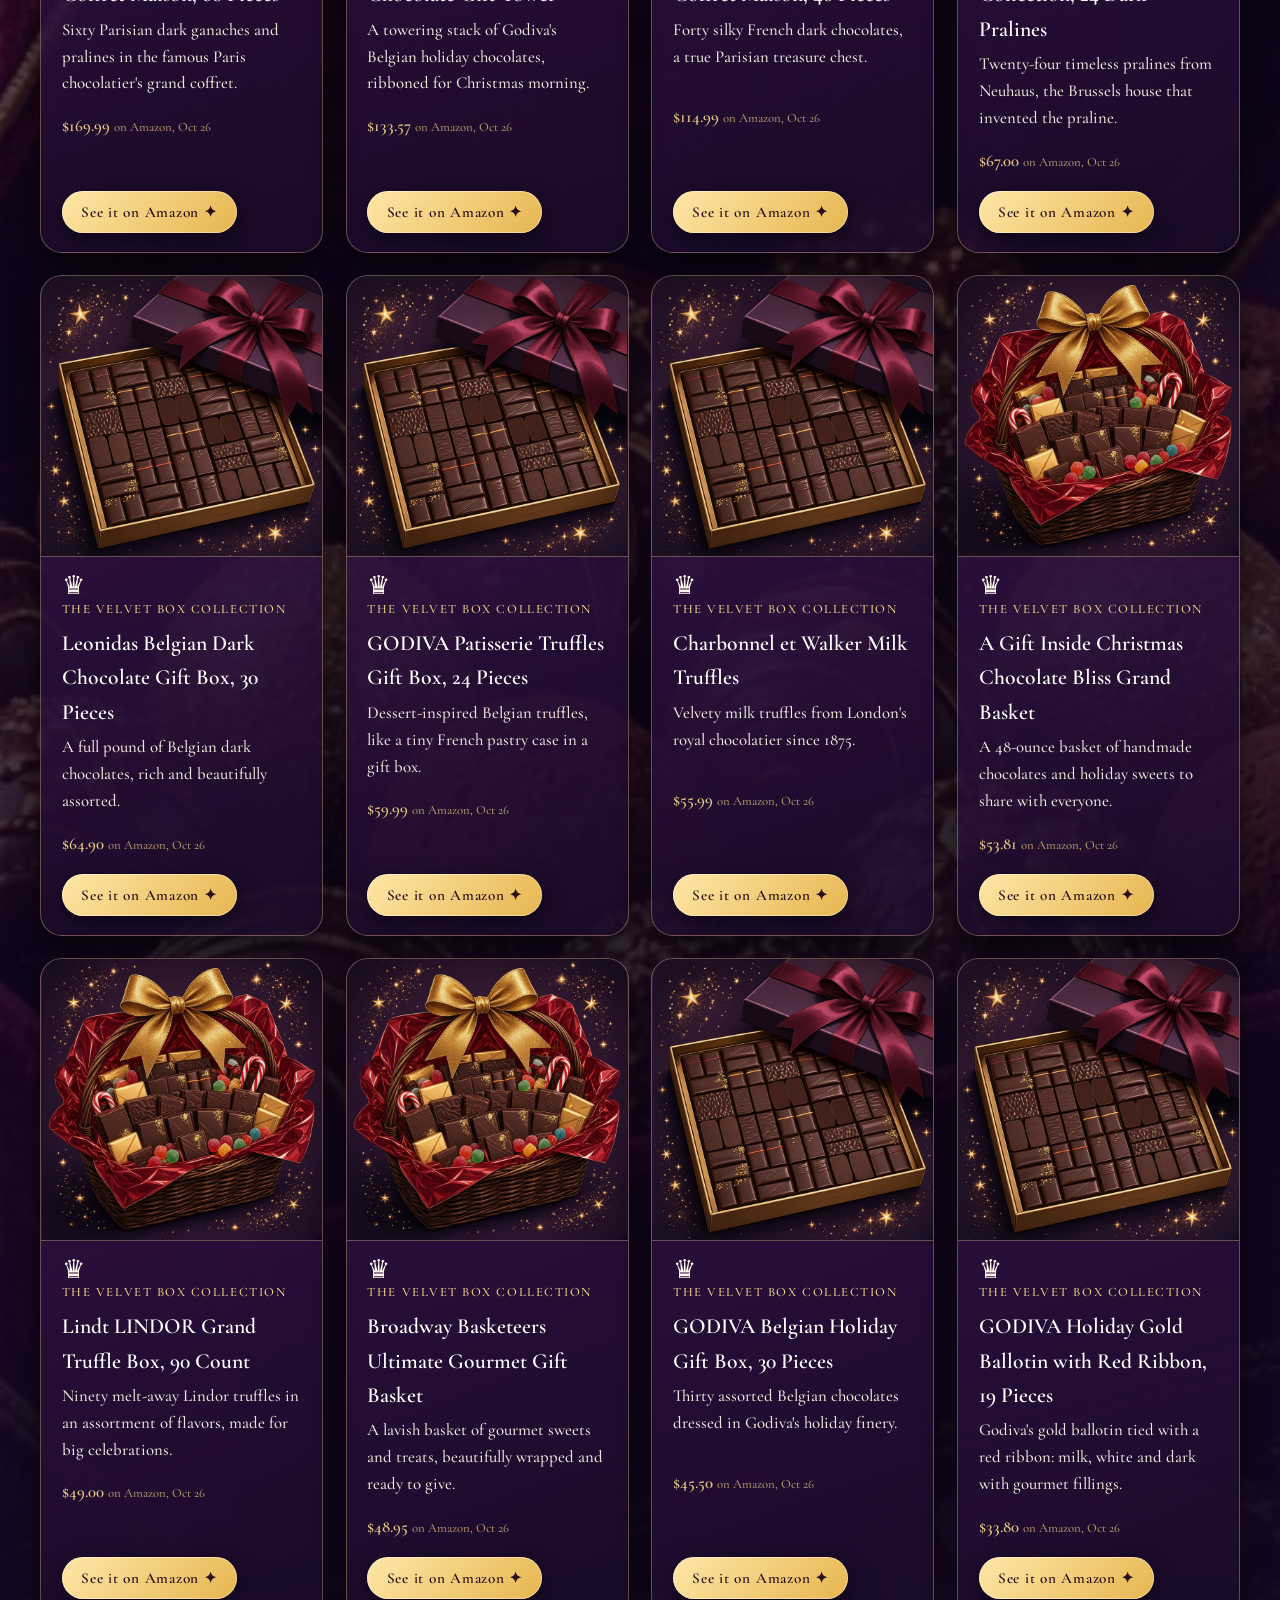
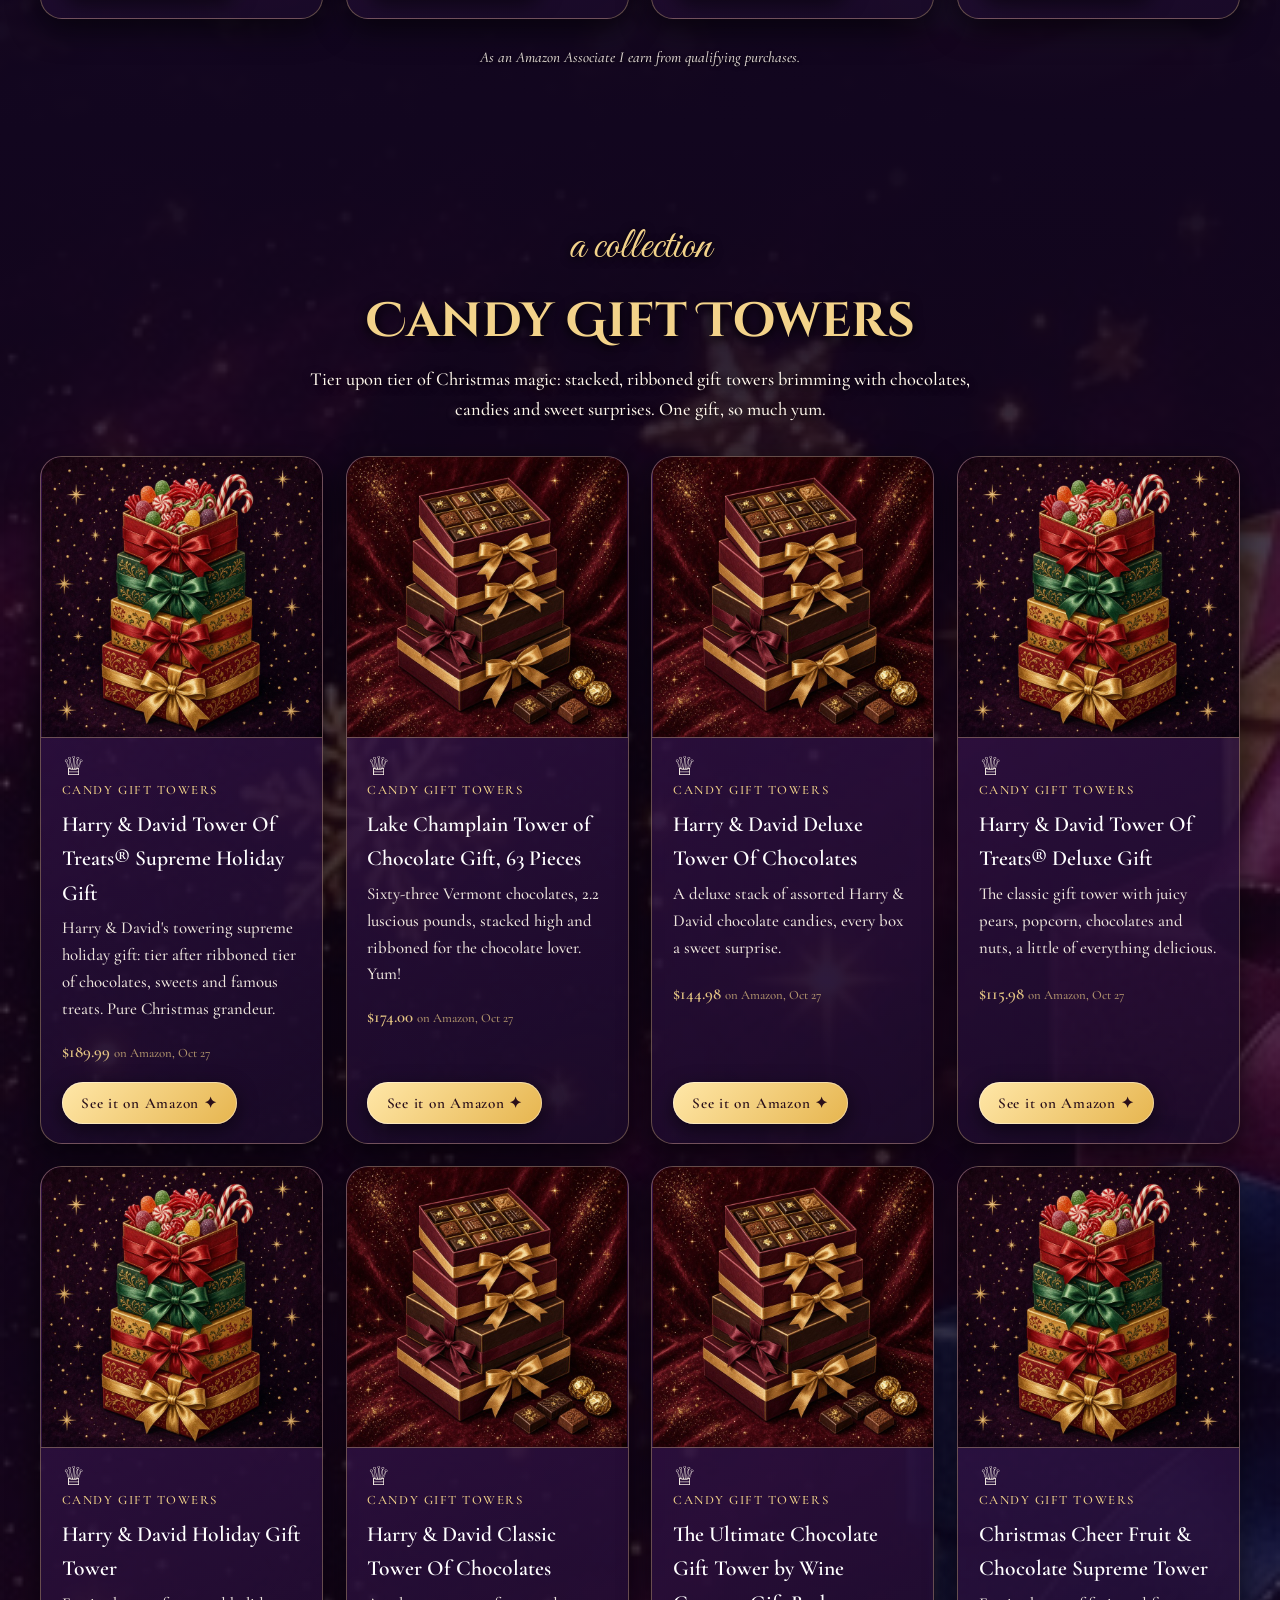
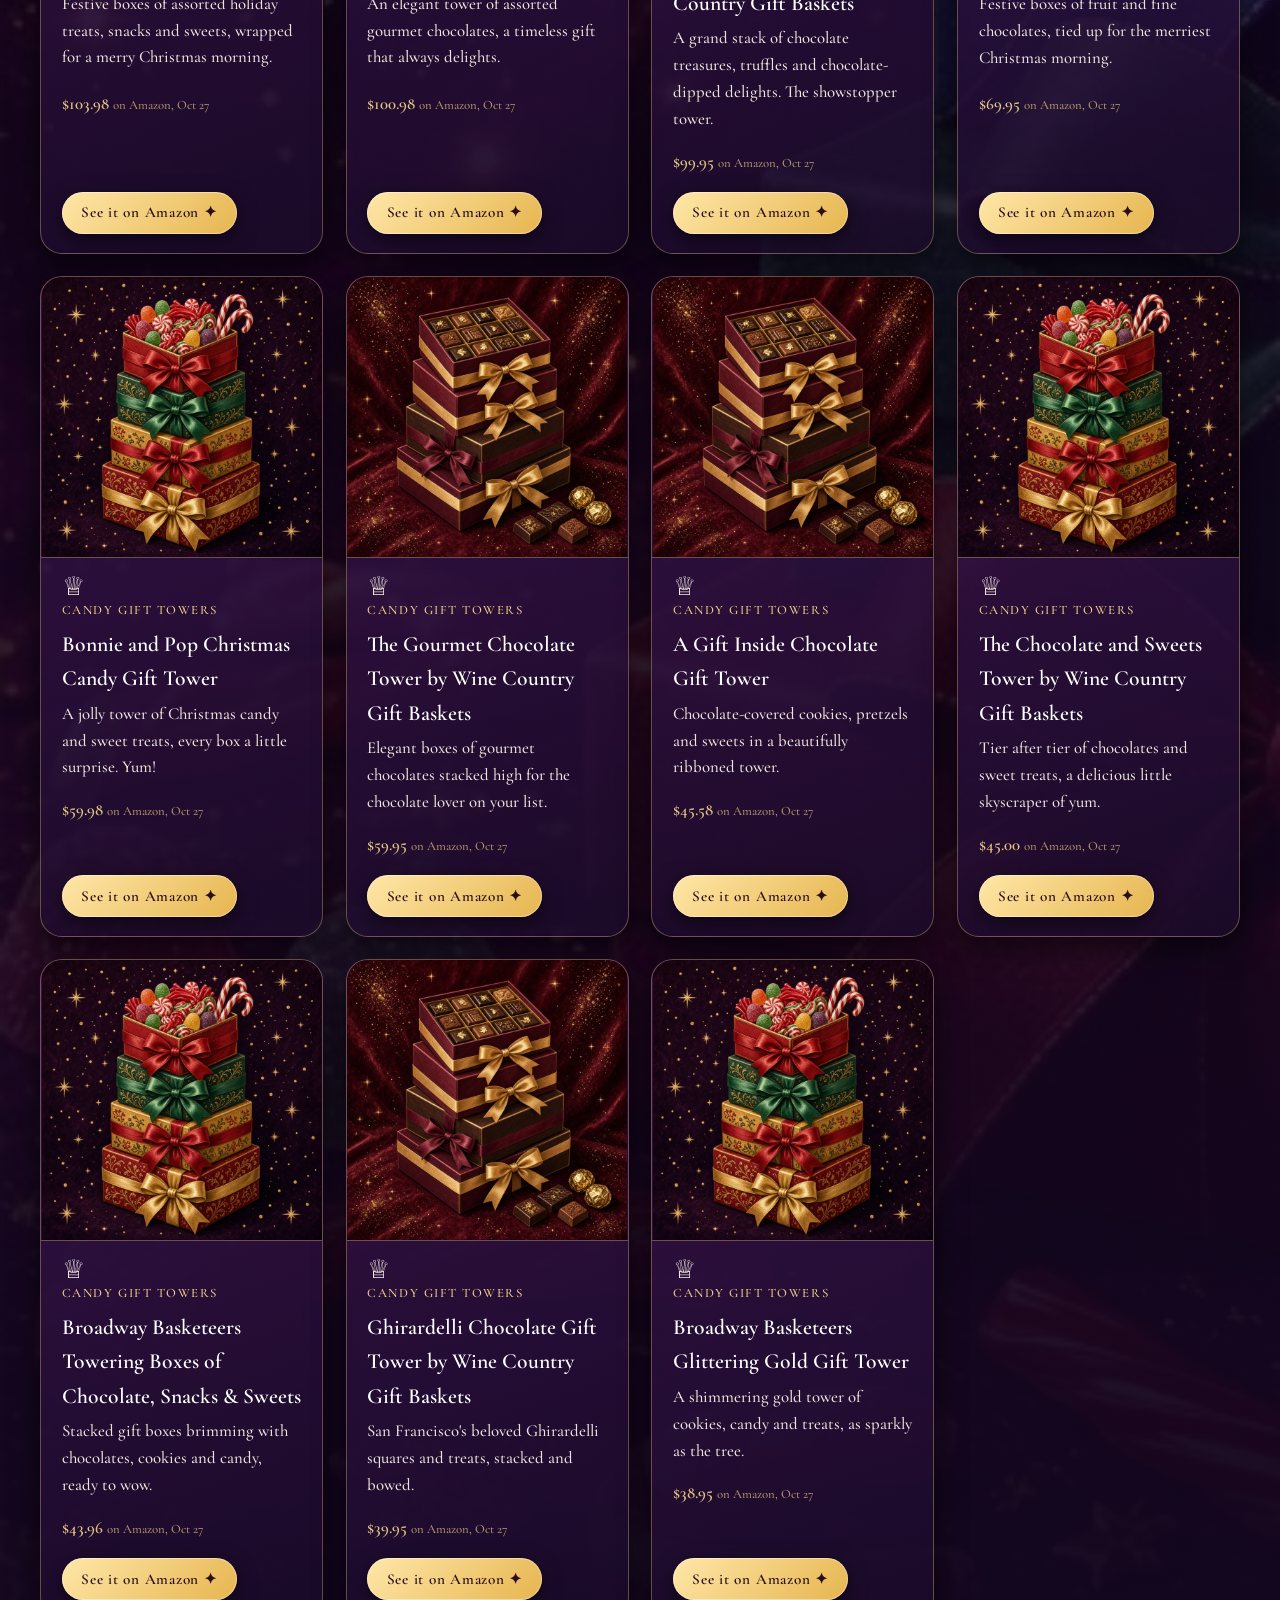
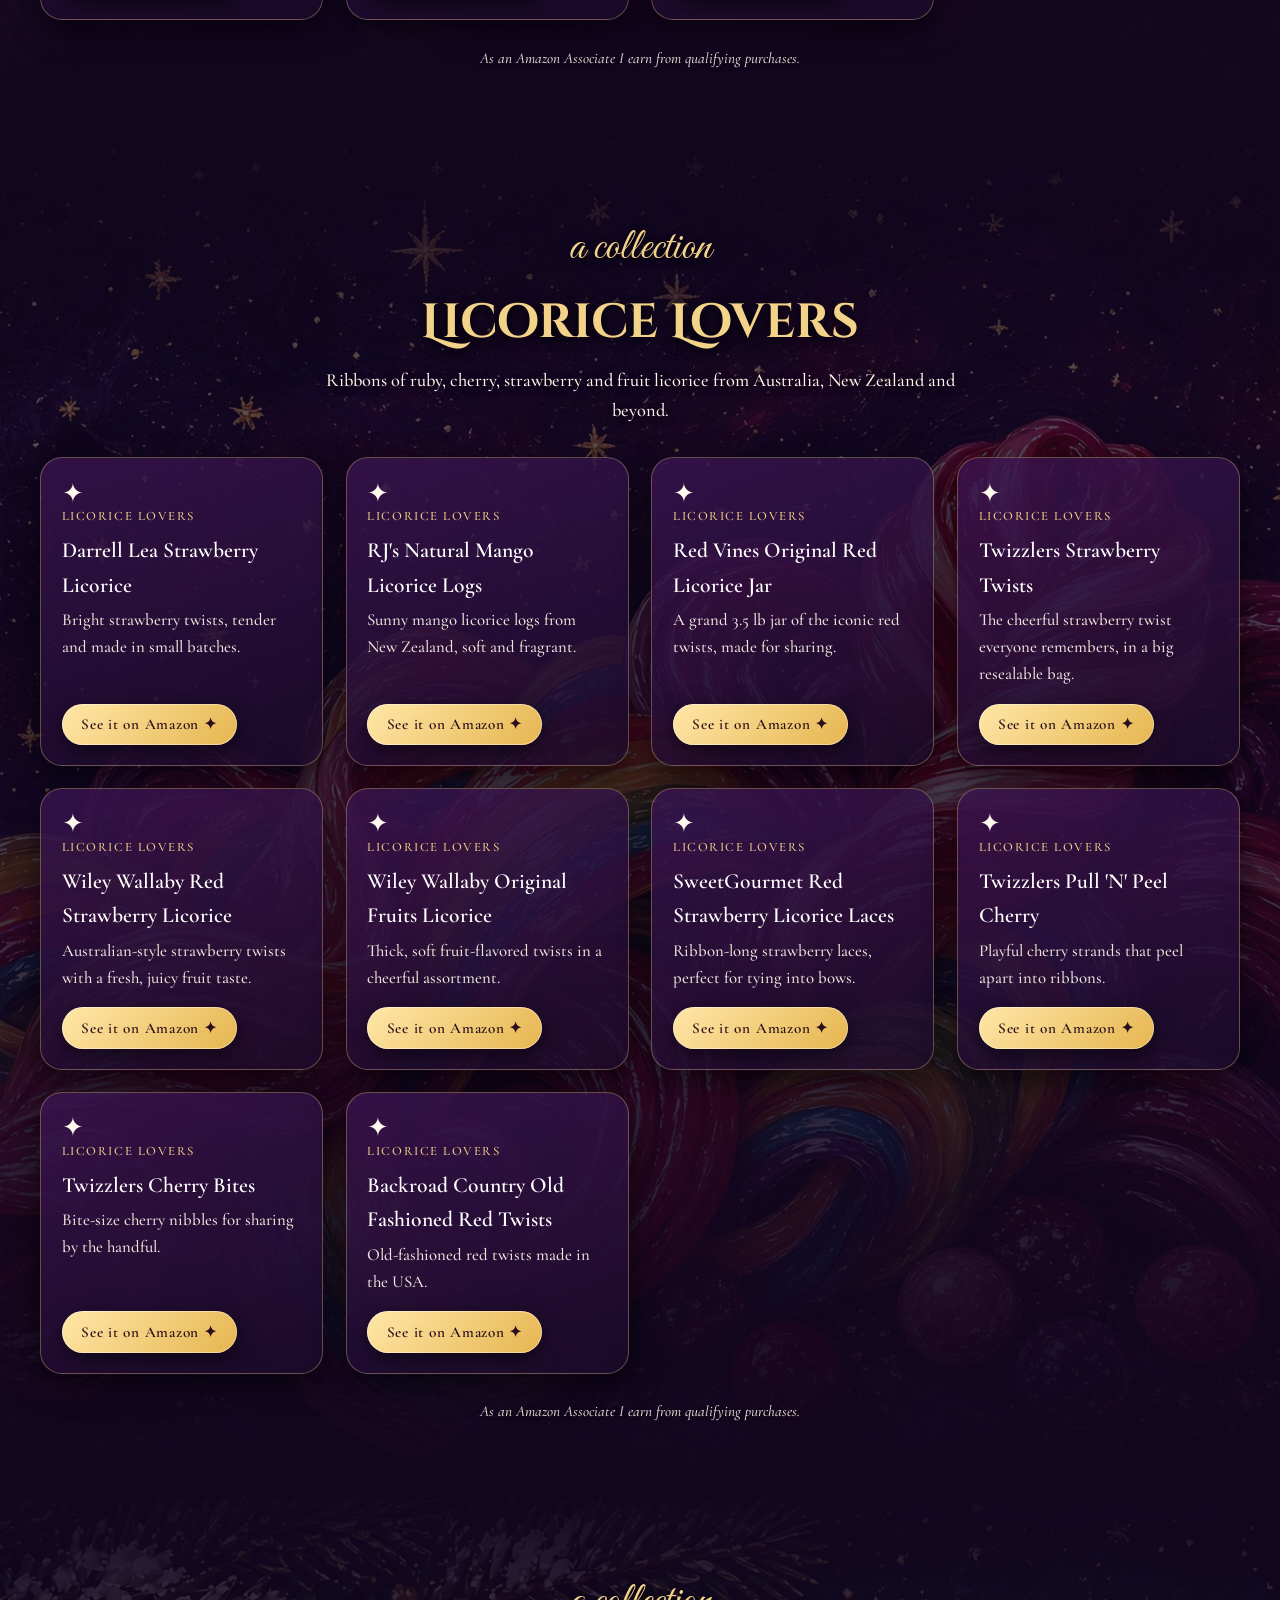
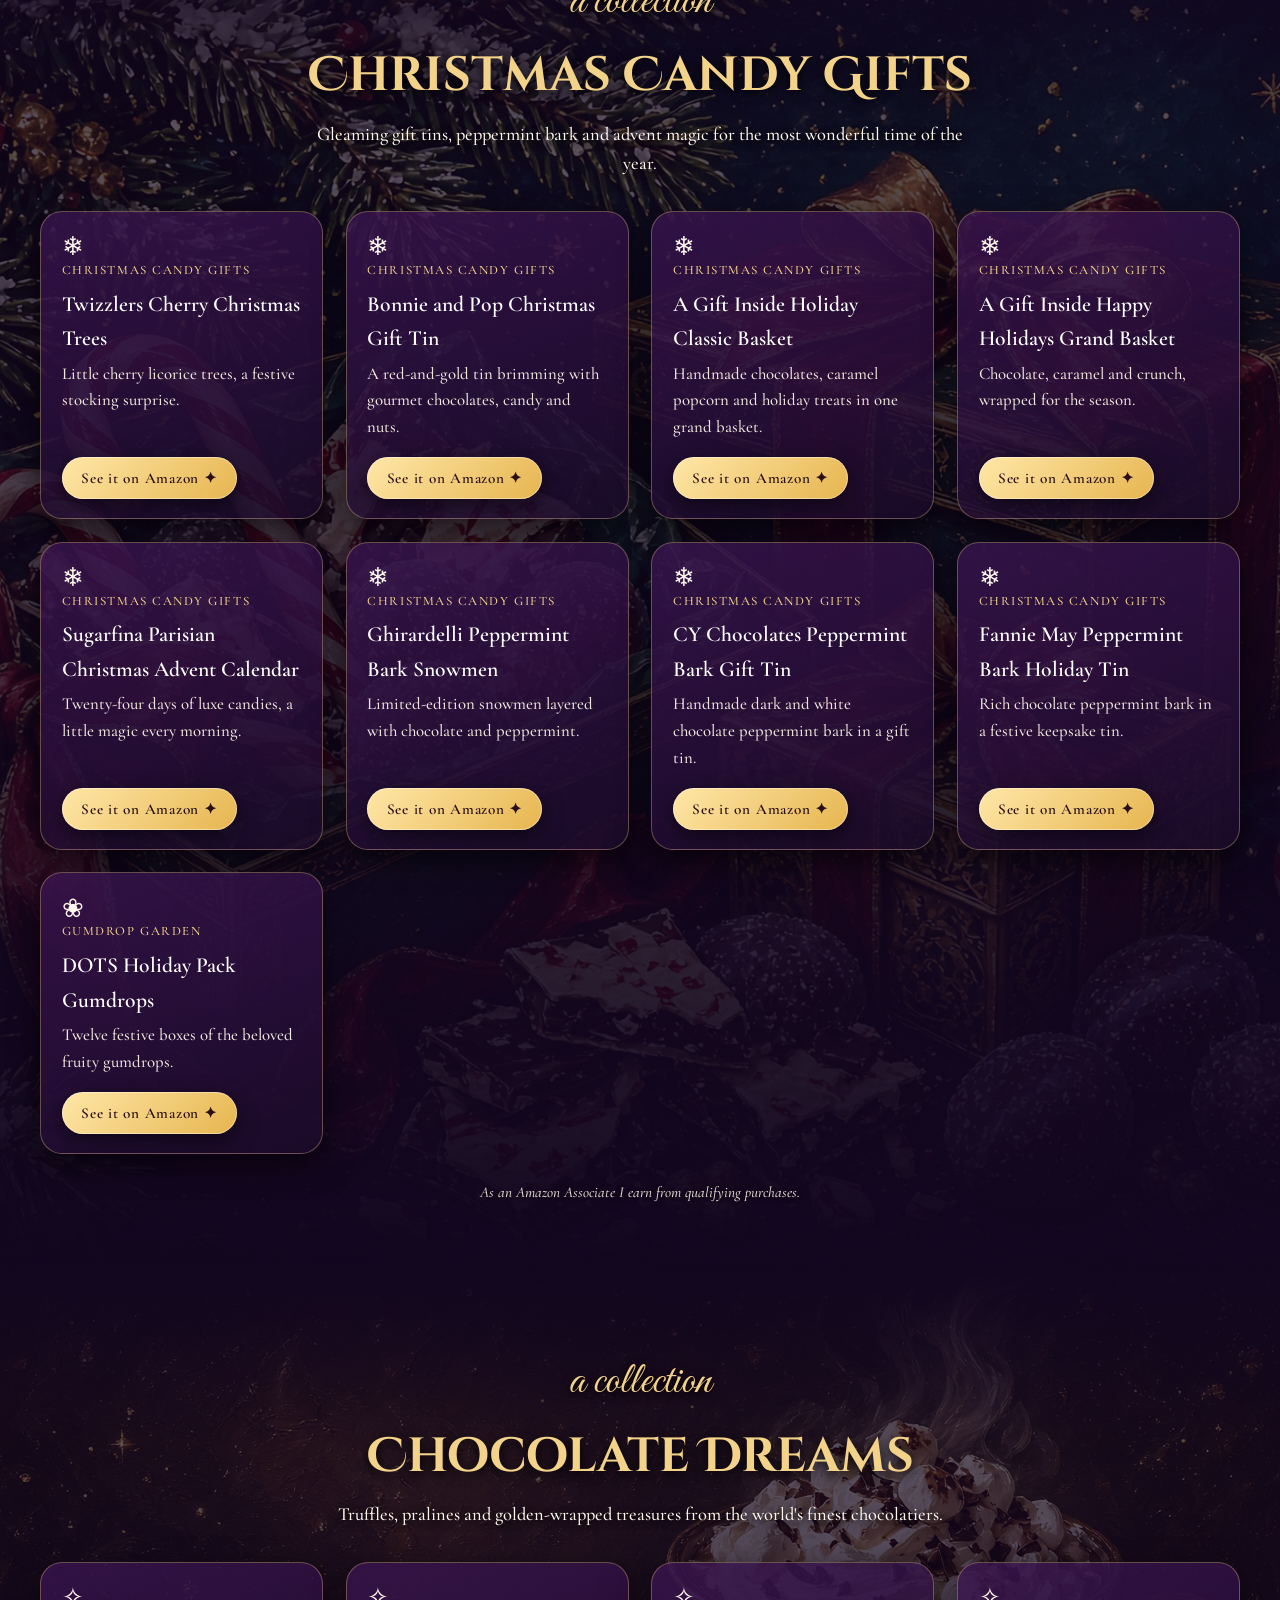
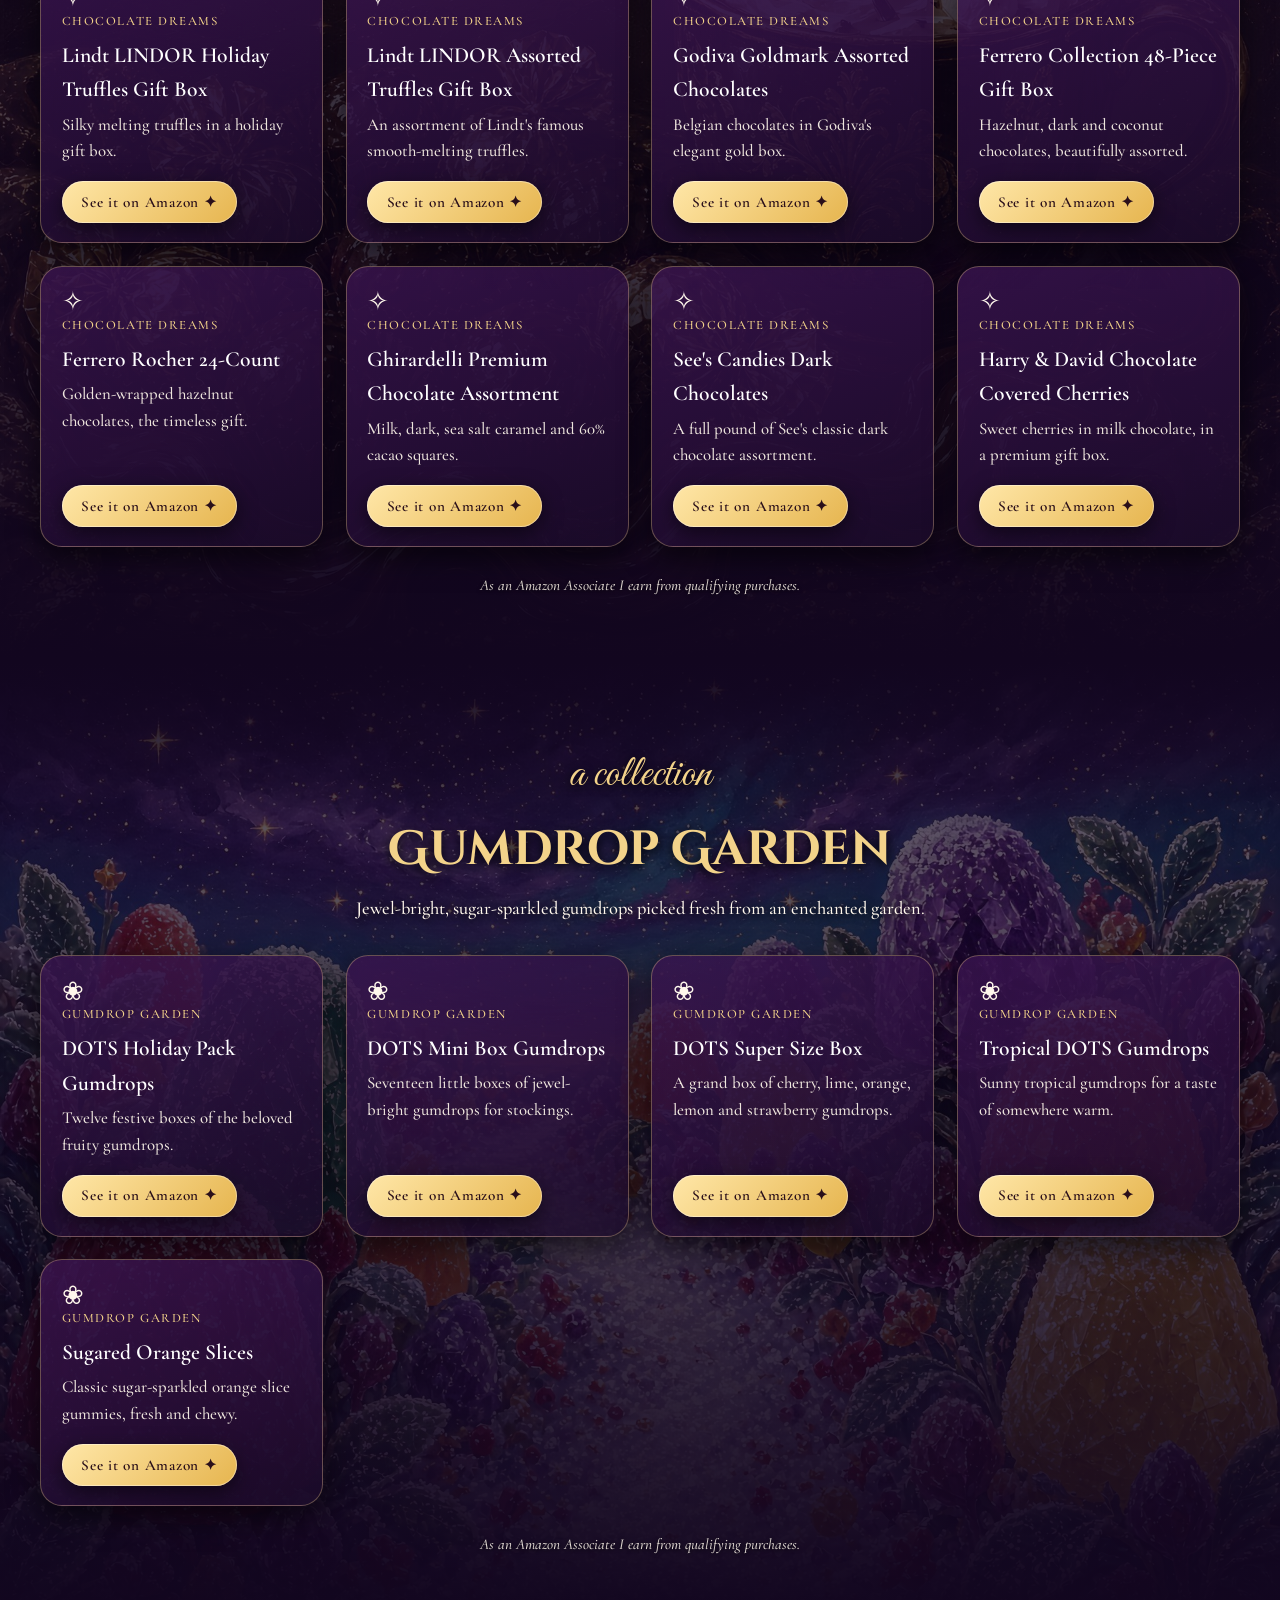
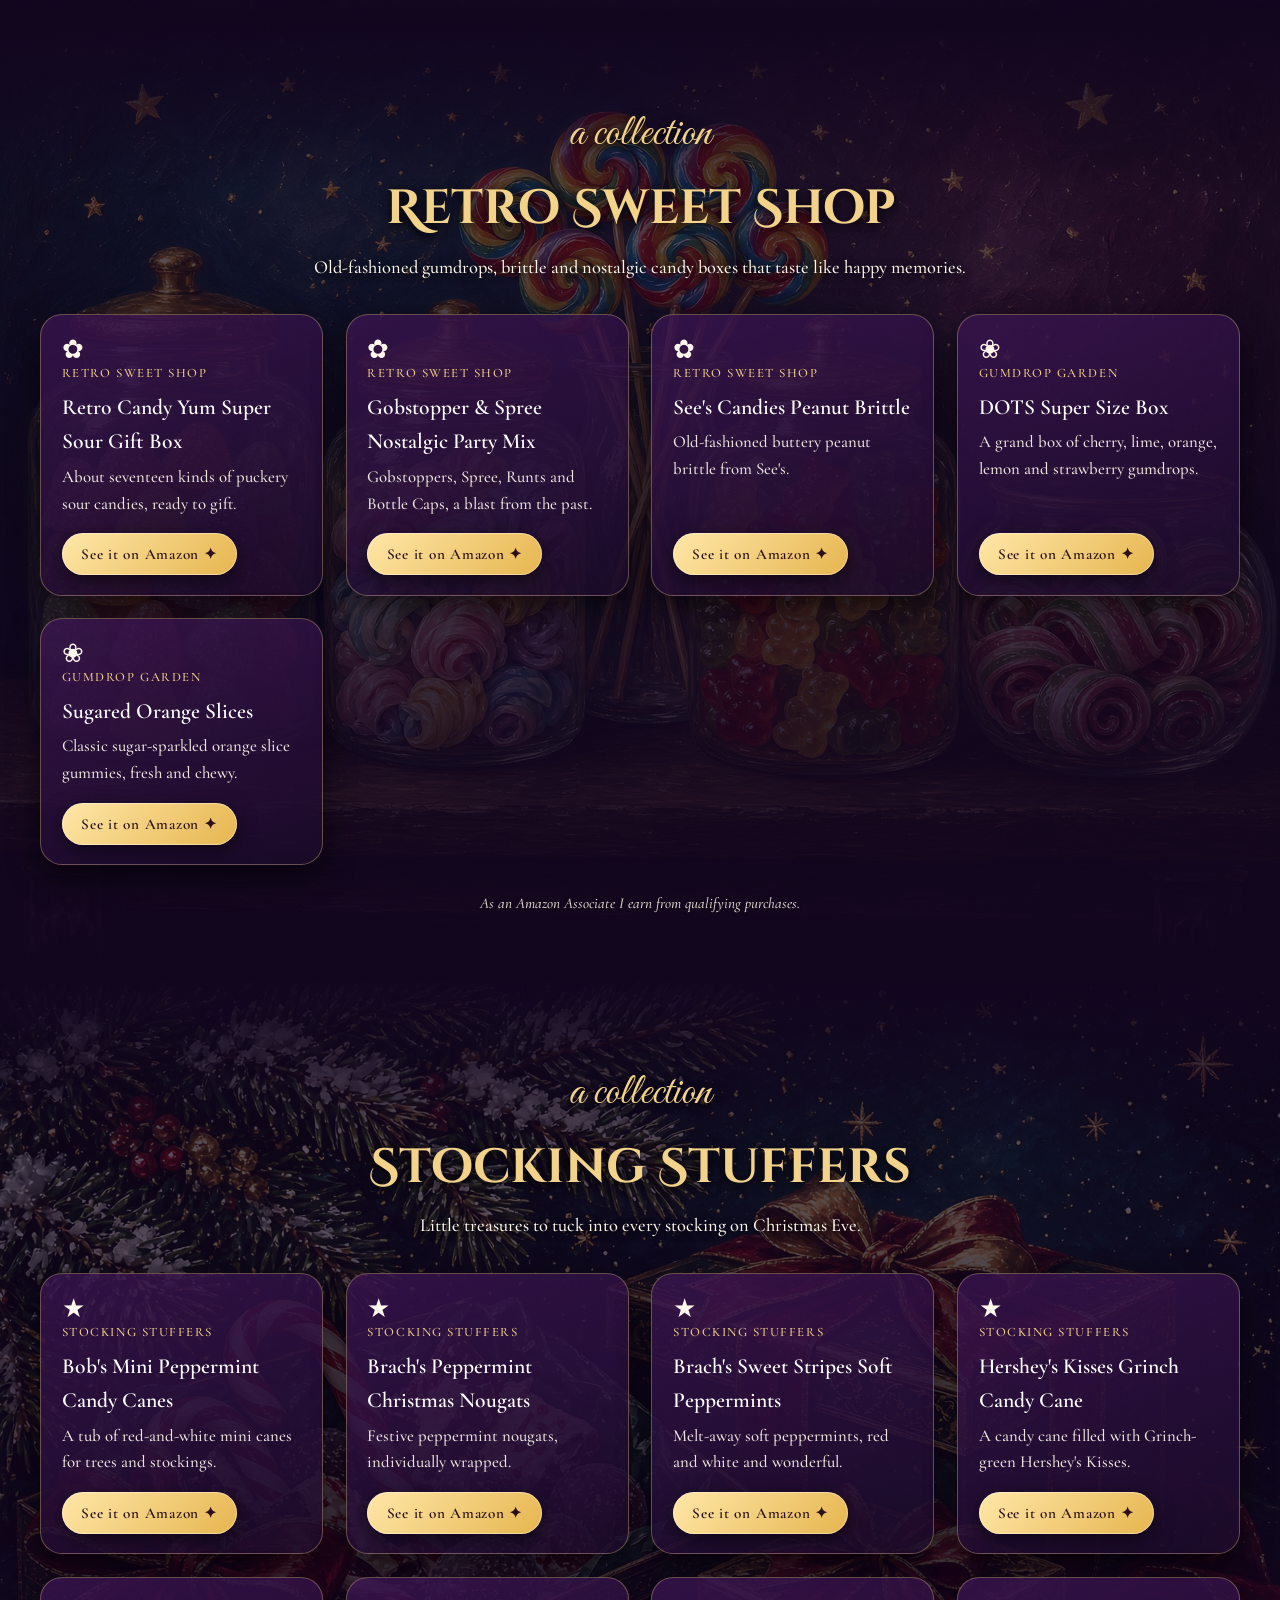
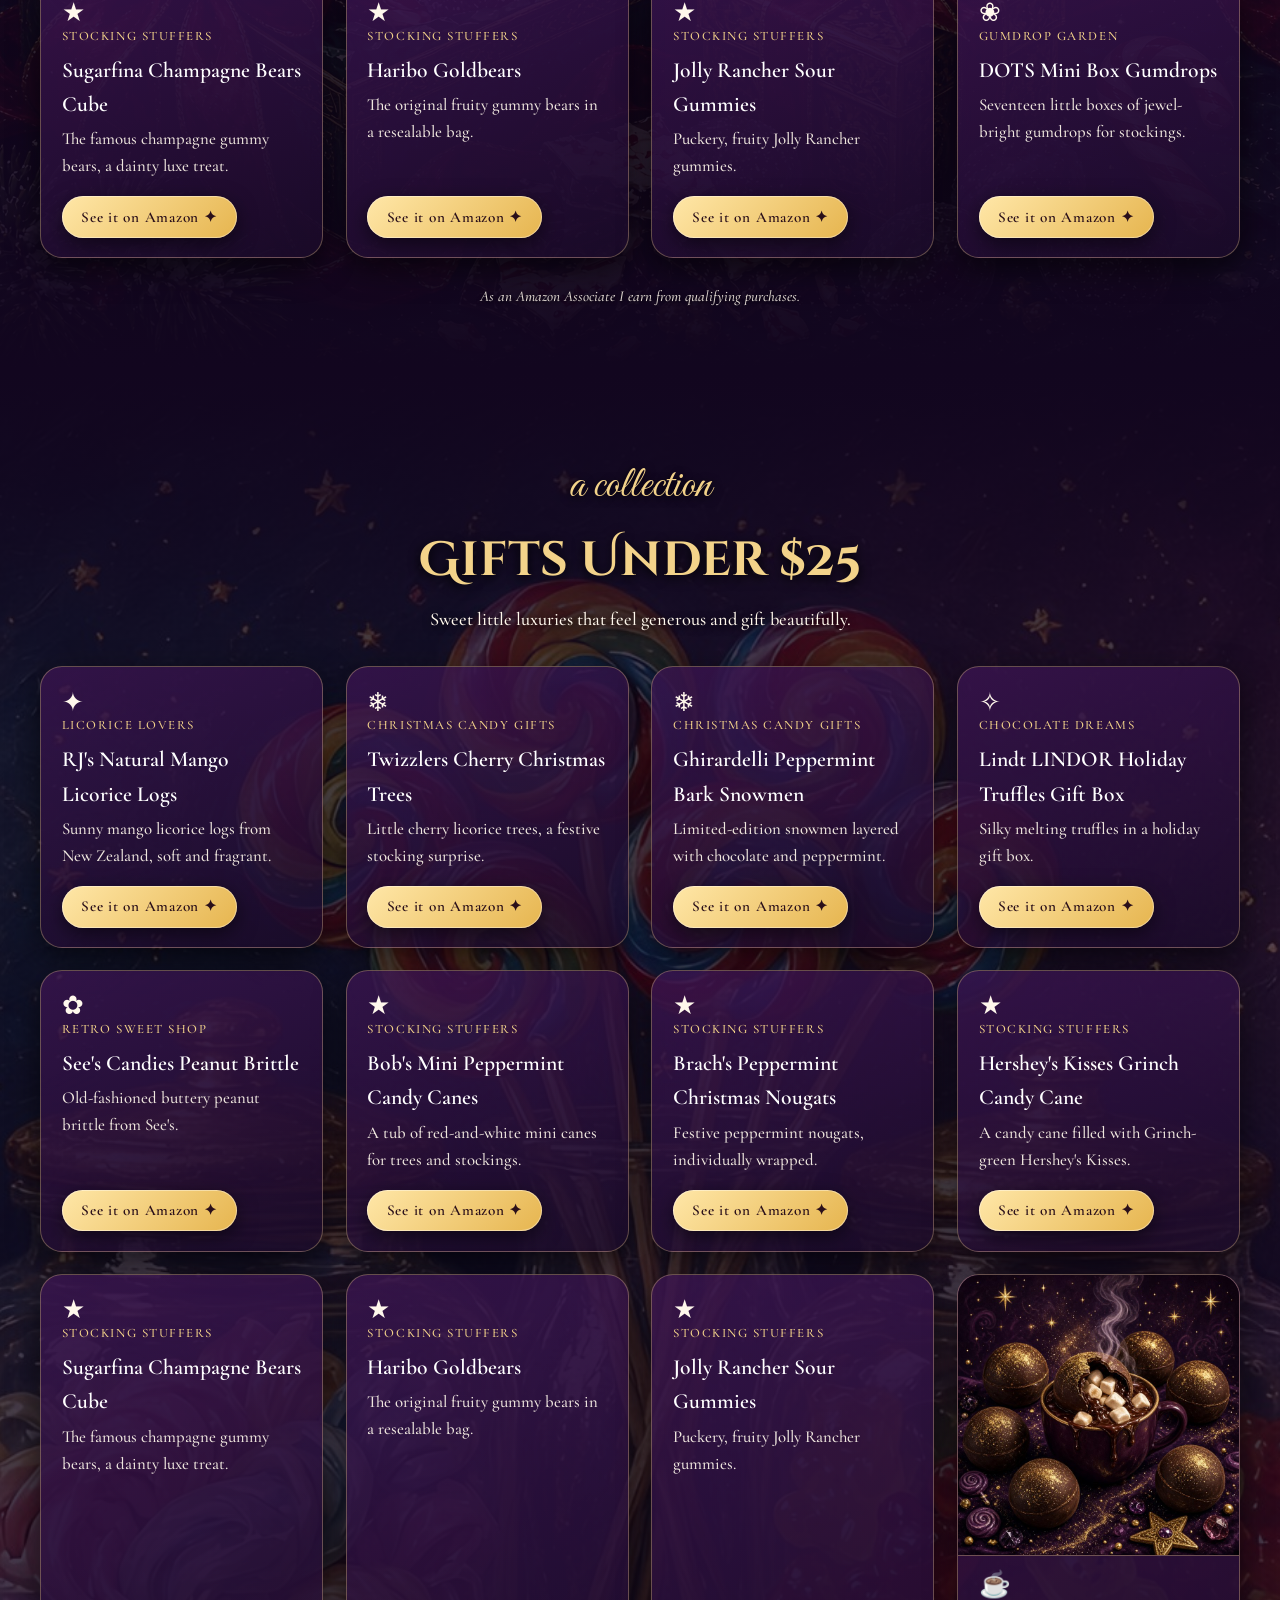
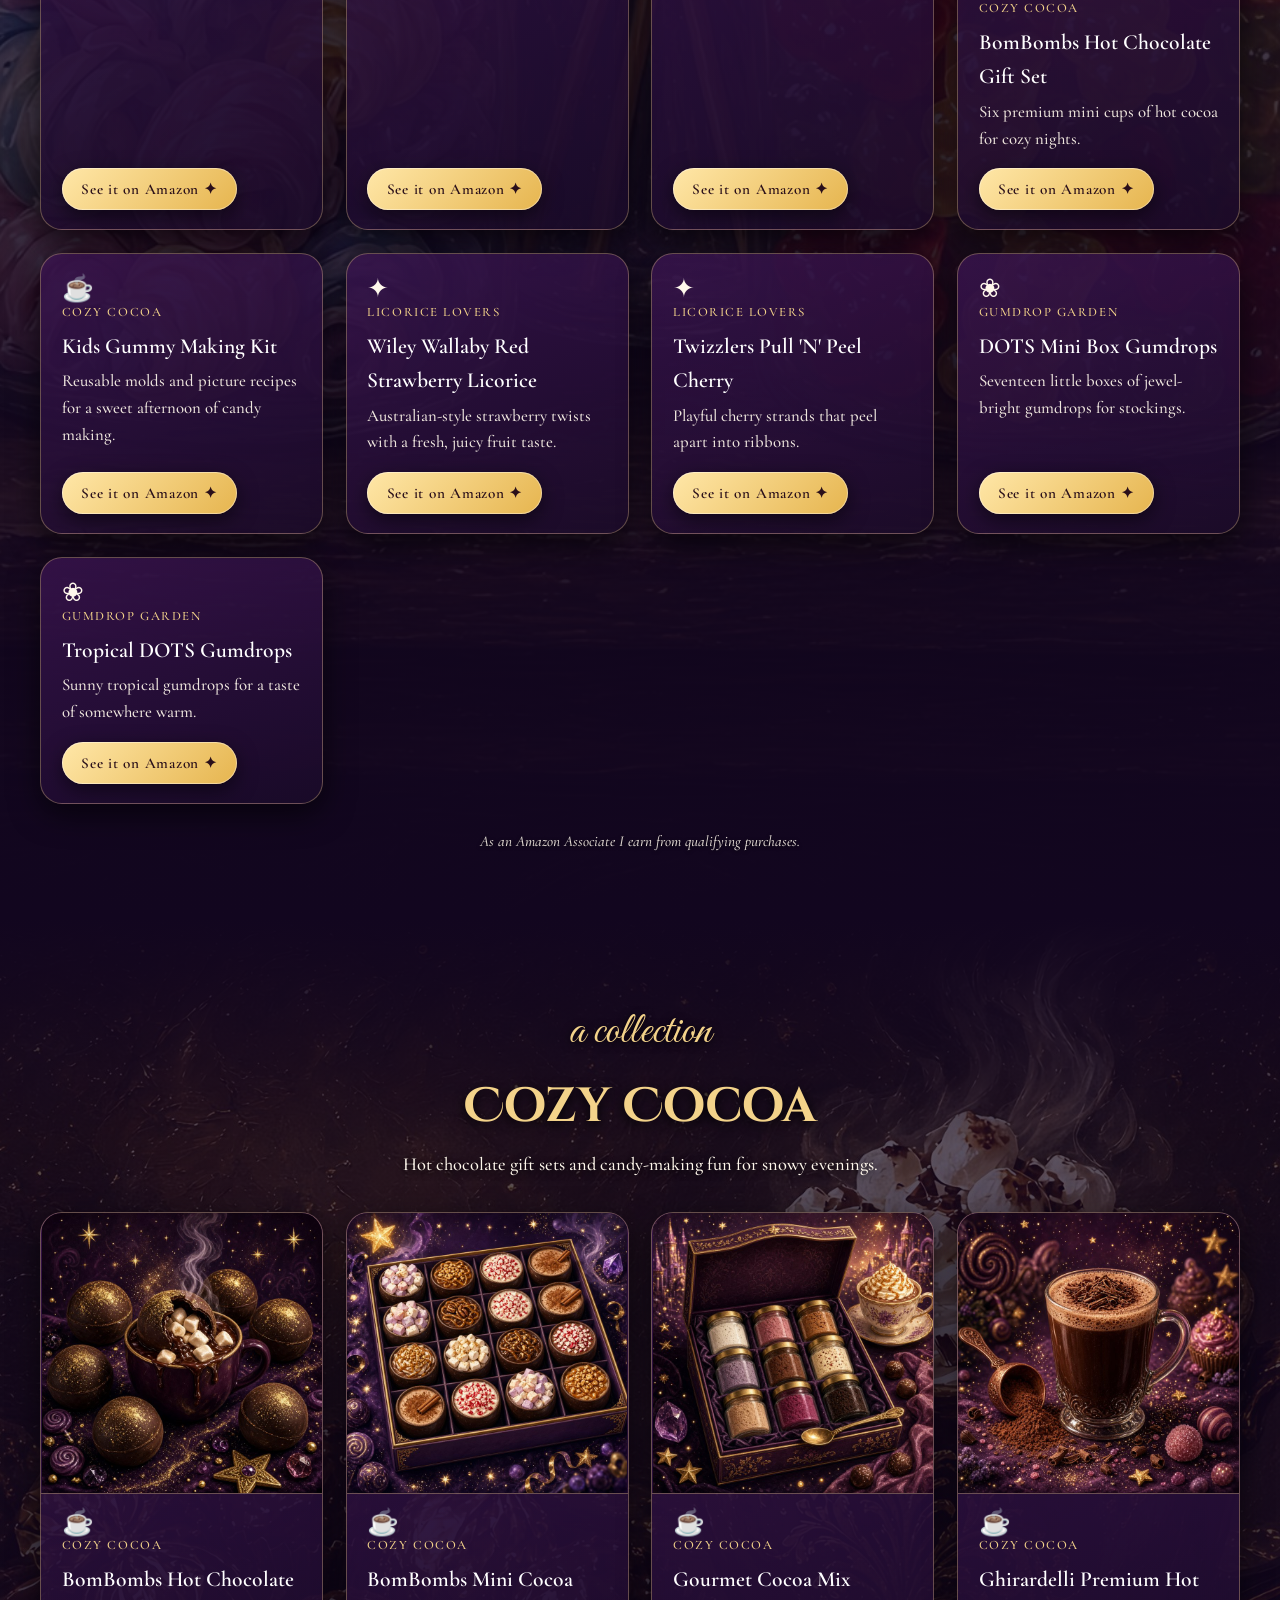
==== commit e1c0cf8b: "Add luxury $100+ candy towers" ====
--- a/index.html
+++ b/index.html
@@ -82,7 +82,7 @@
 <p><em>As an Amazon Associate I earn from qualifying purchases.</em></p>
 <p style="opacity:.7;font-size:.9rem">Product details, prices and availability are set by Amazon and may change; prices shown were checked on Amazon on Oct 26, 2026. Please check each listing for ingredients and allergens.</p>
 </footer>
-<script src="products.js?v=10"></script>
+<script src="products.js?v=11"></script>
 <script>
 const TAG="enchantedveil-20",P=window.LW_PRODUCTS;
 const COLS=[["velvet","The Velvet Box Collection","Our most luxurious Christmas gifts: grand Parisian coffrets, Belgian pralines and towering chocolate treasures. Truly yum yum.","velvet","♛"],
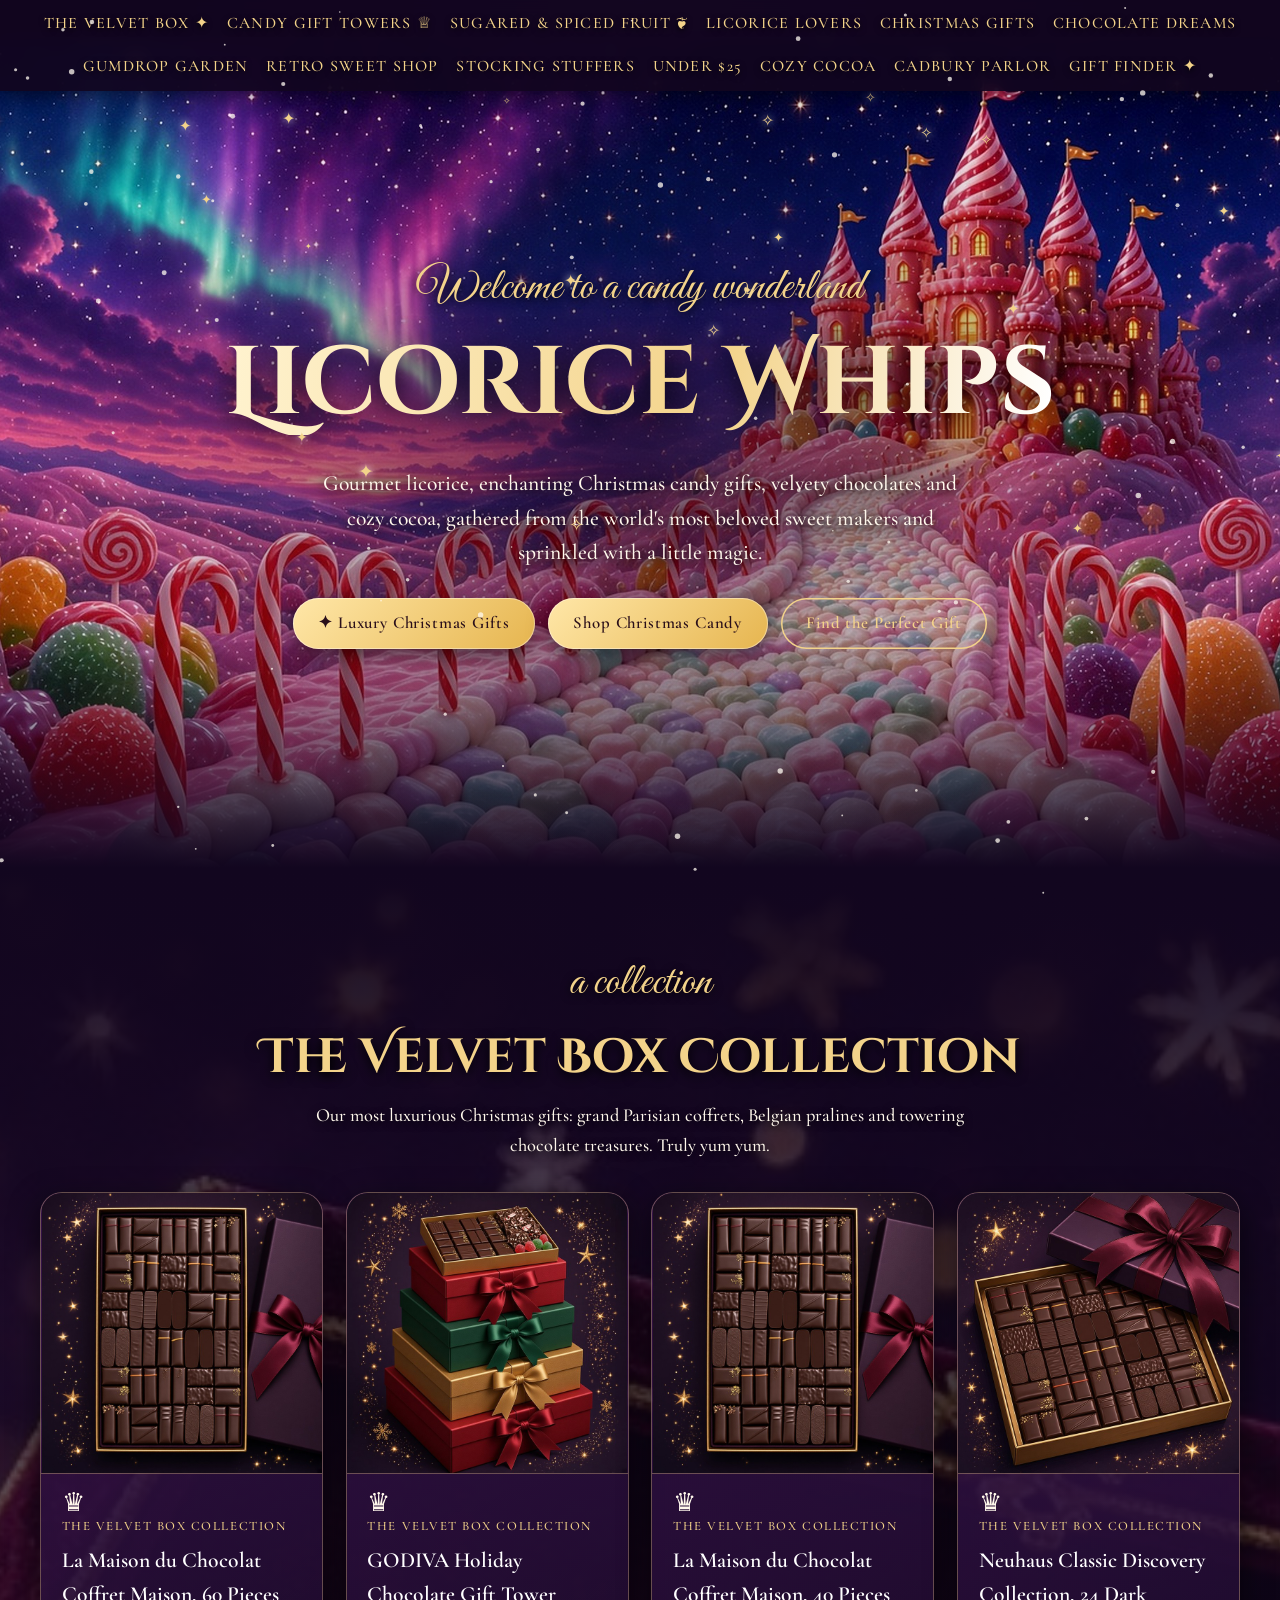
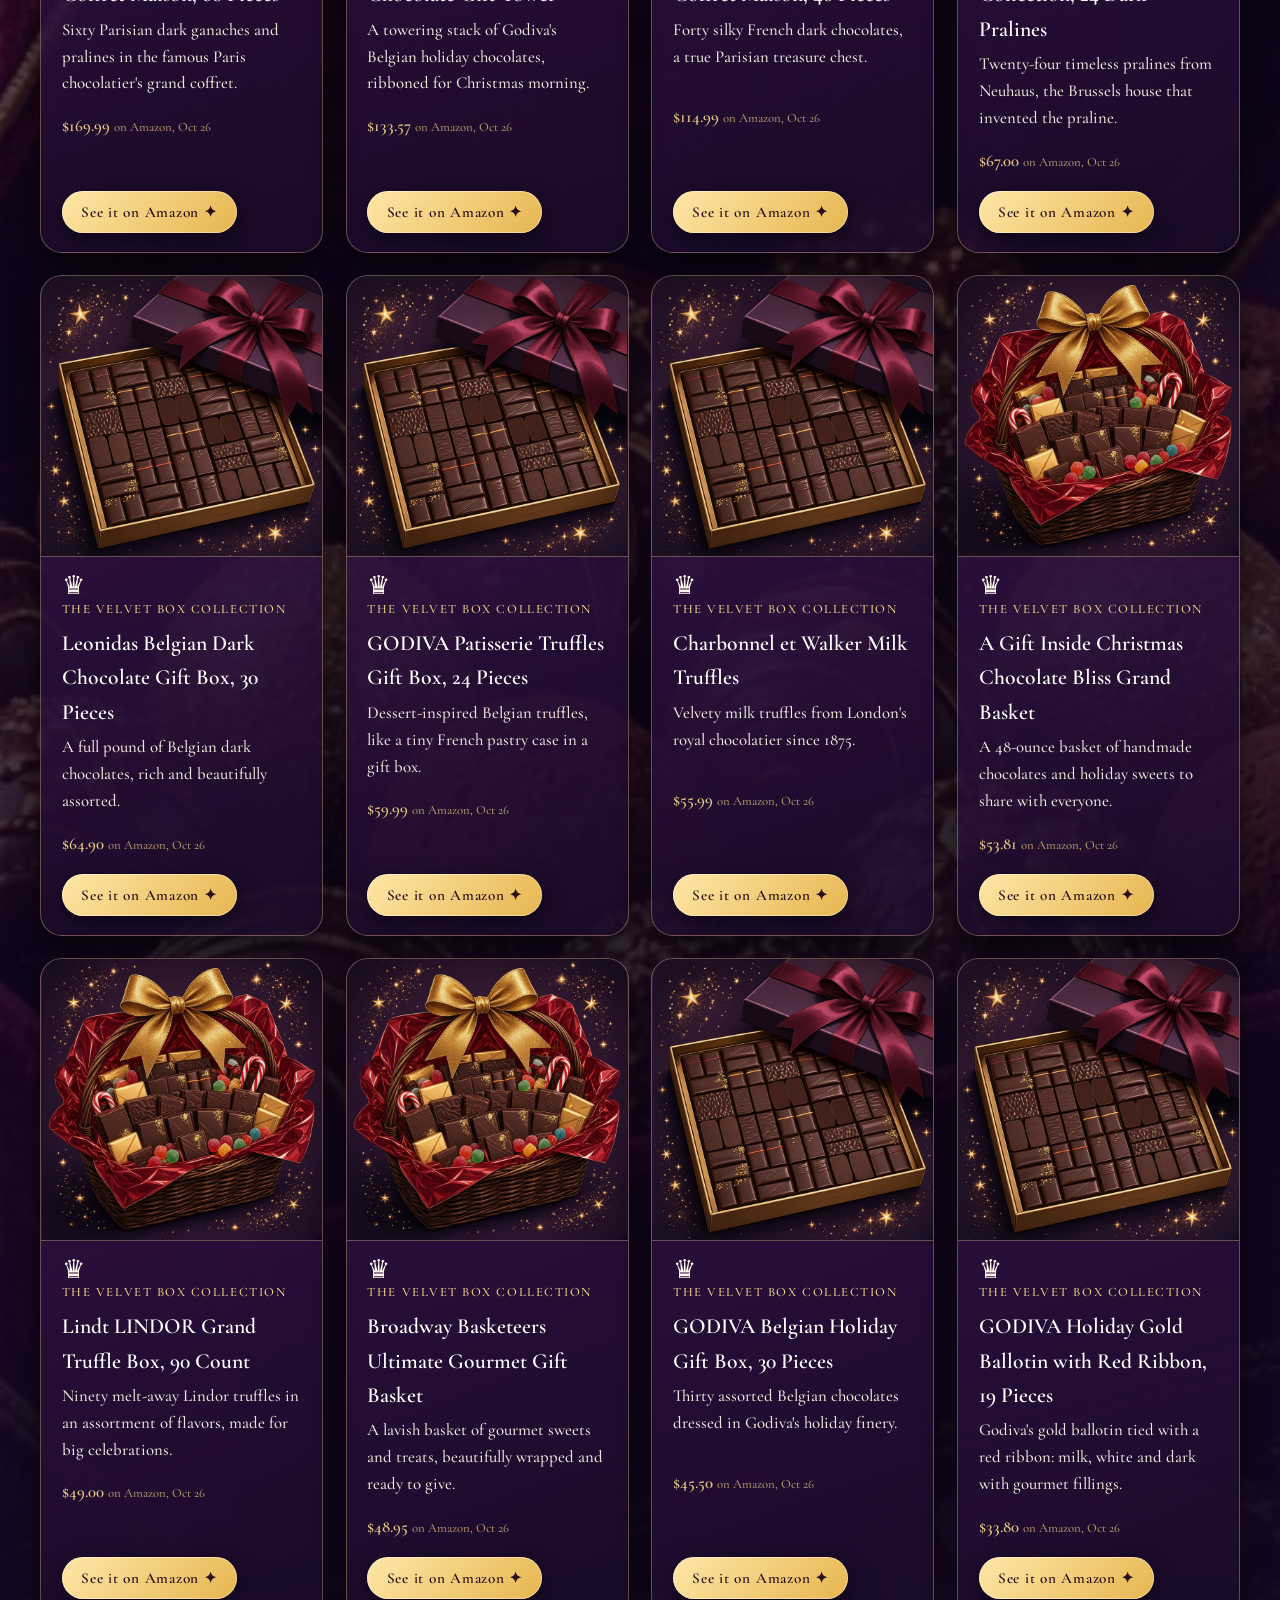
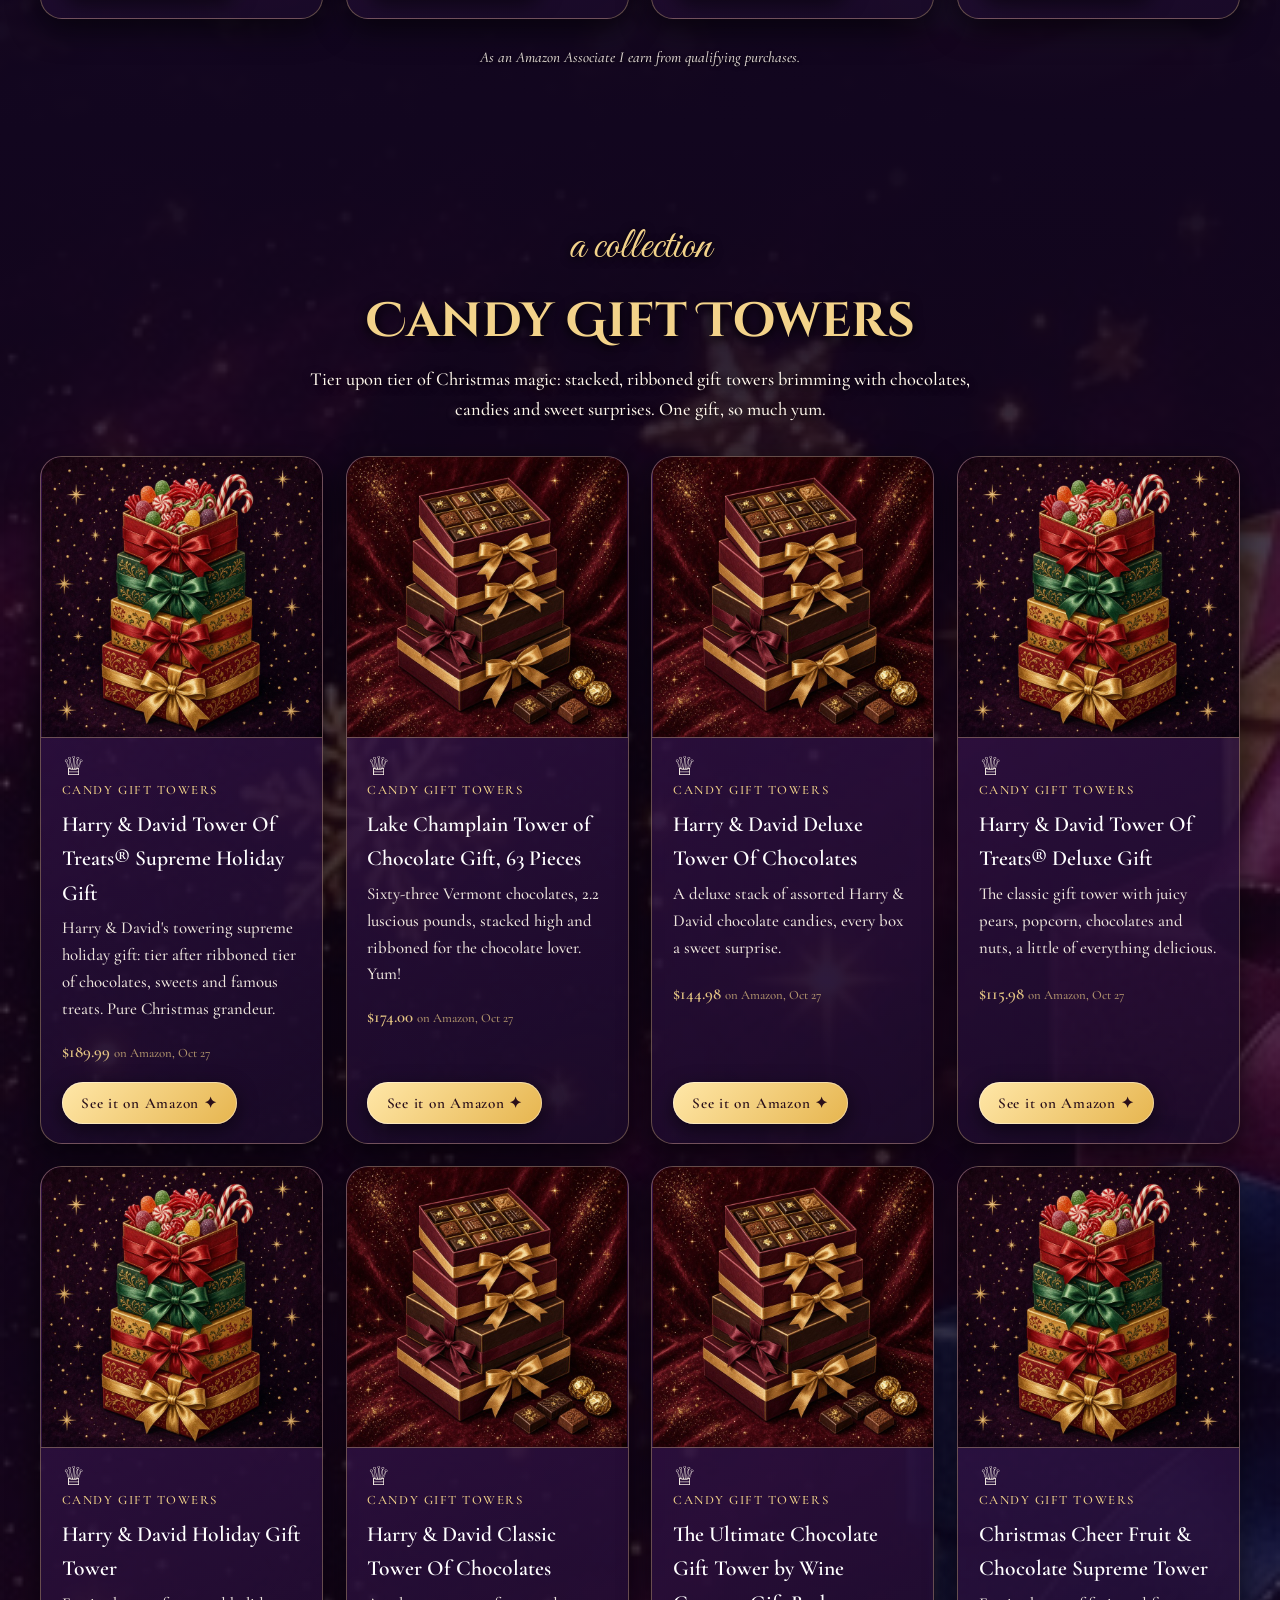
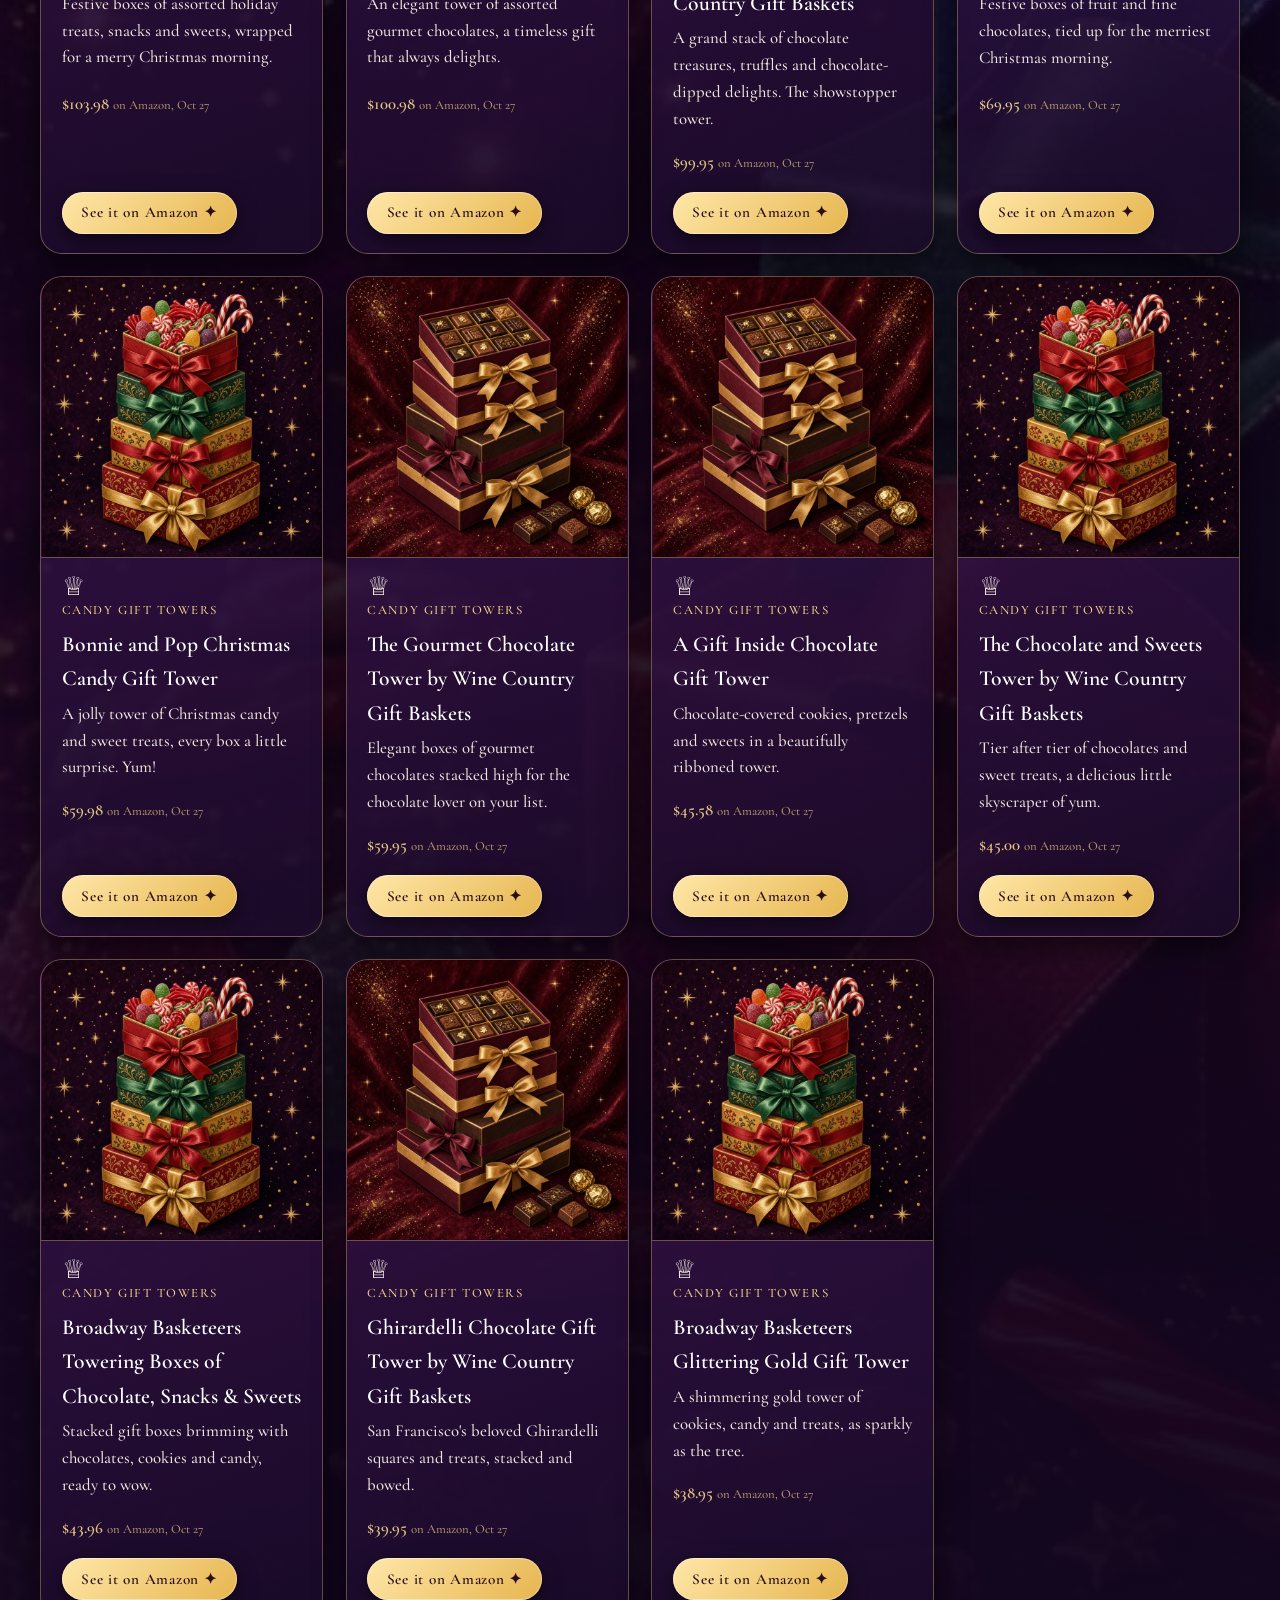
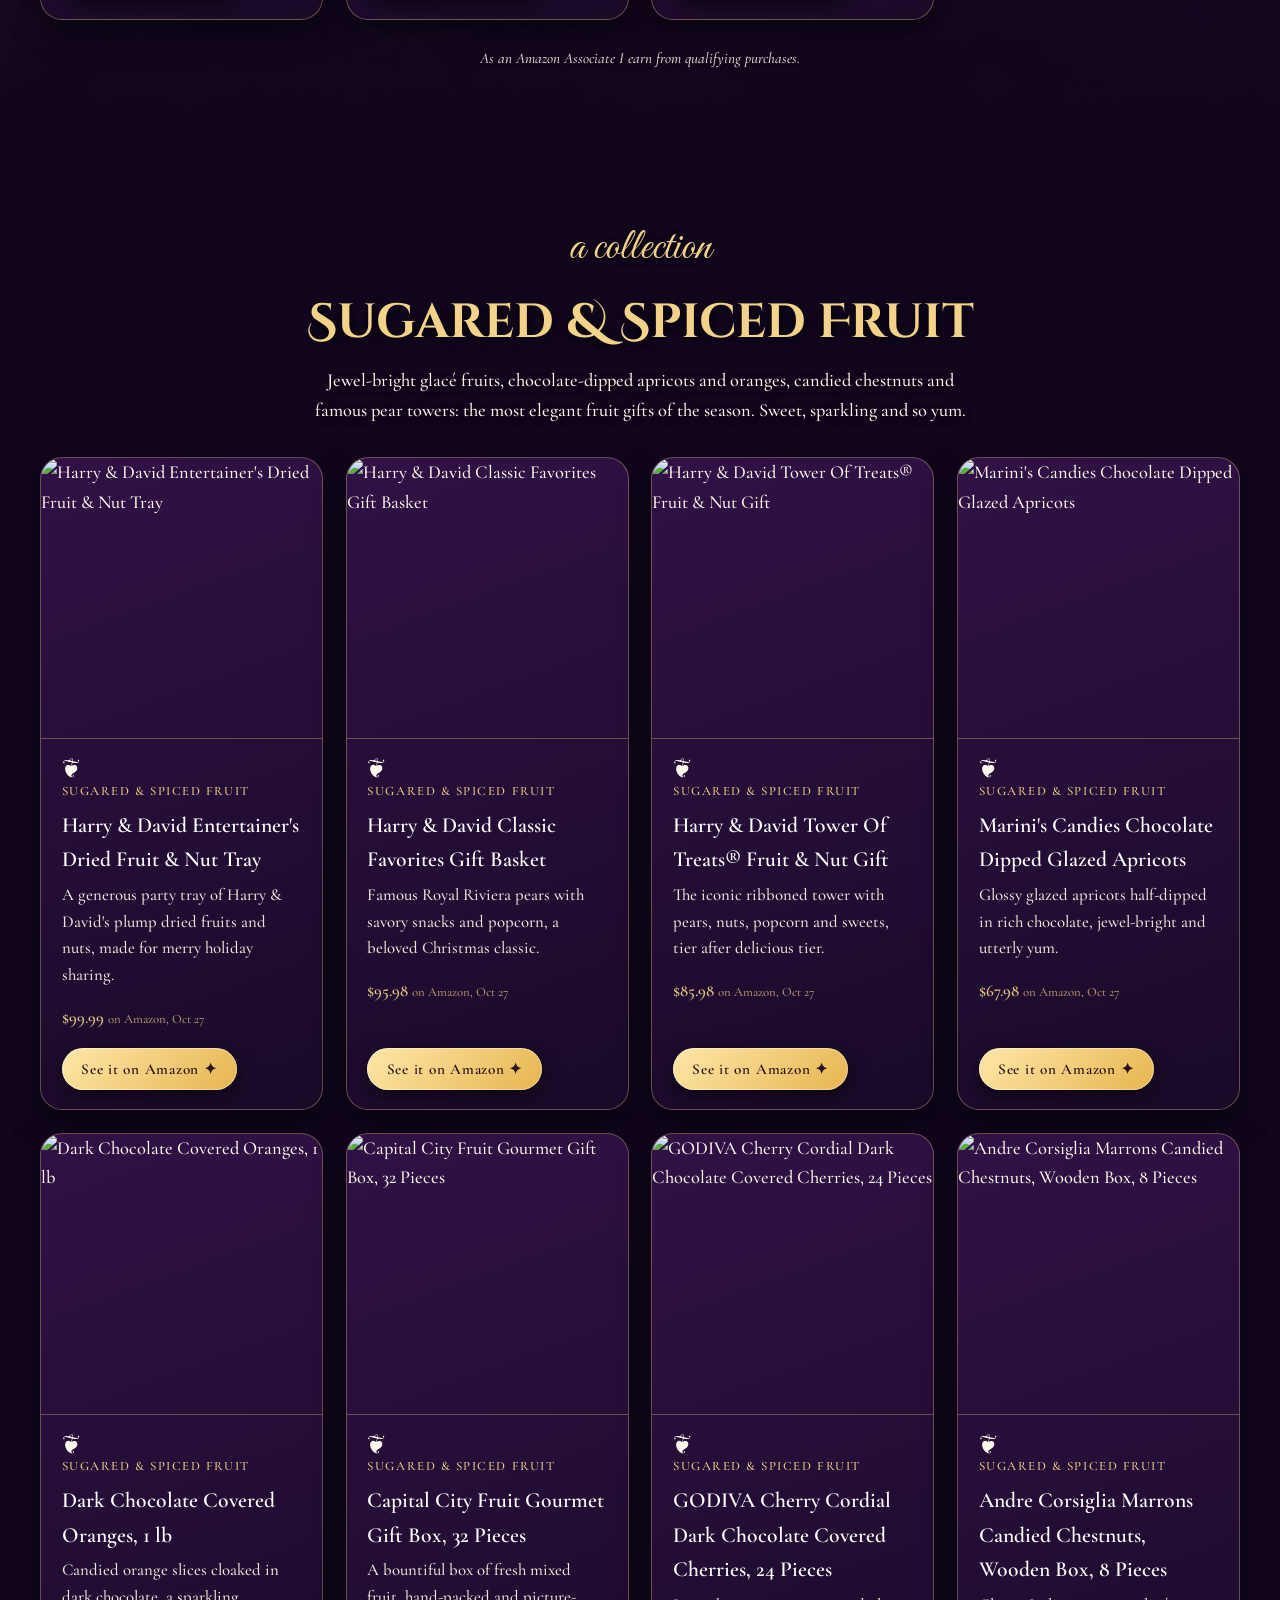
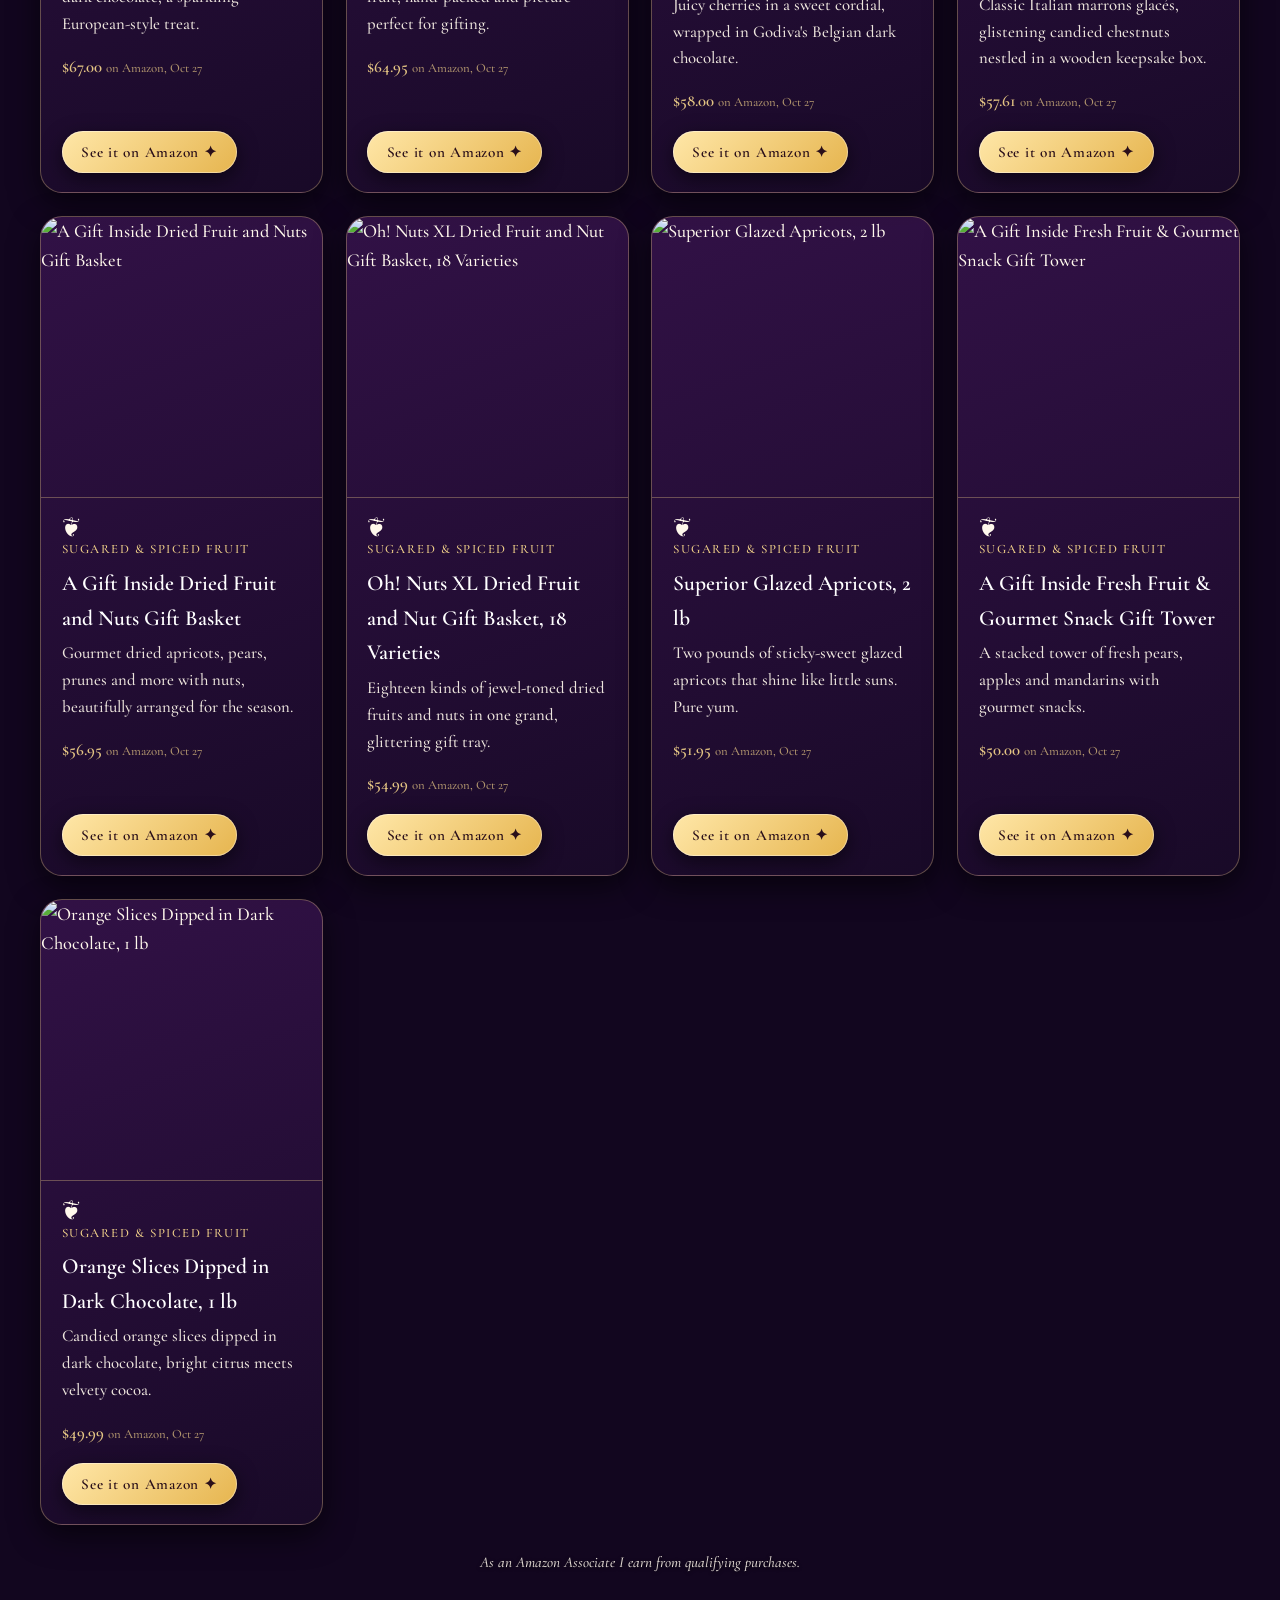
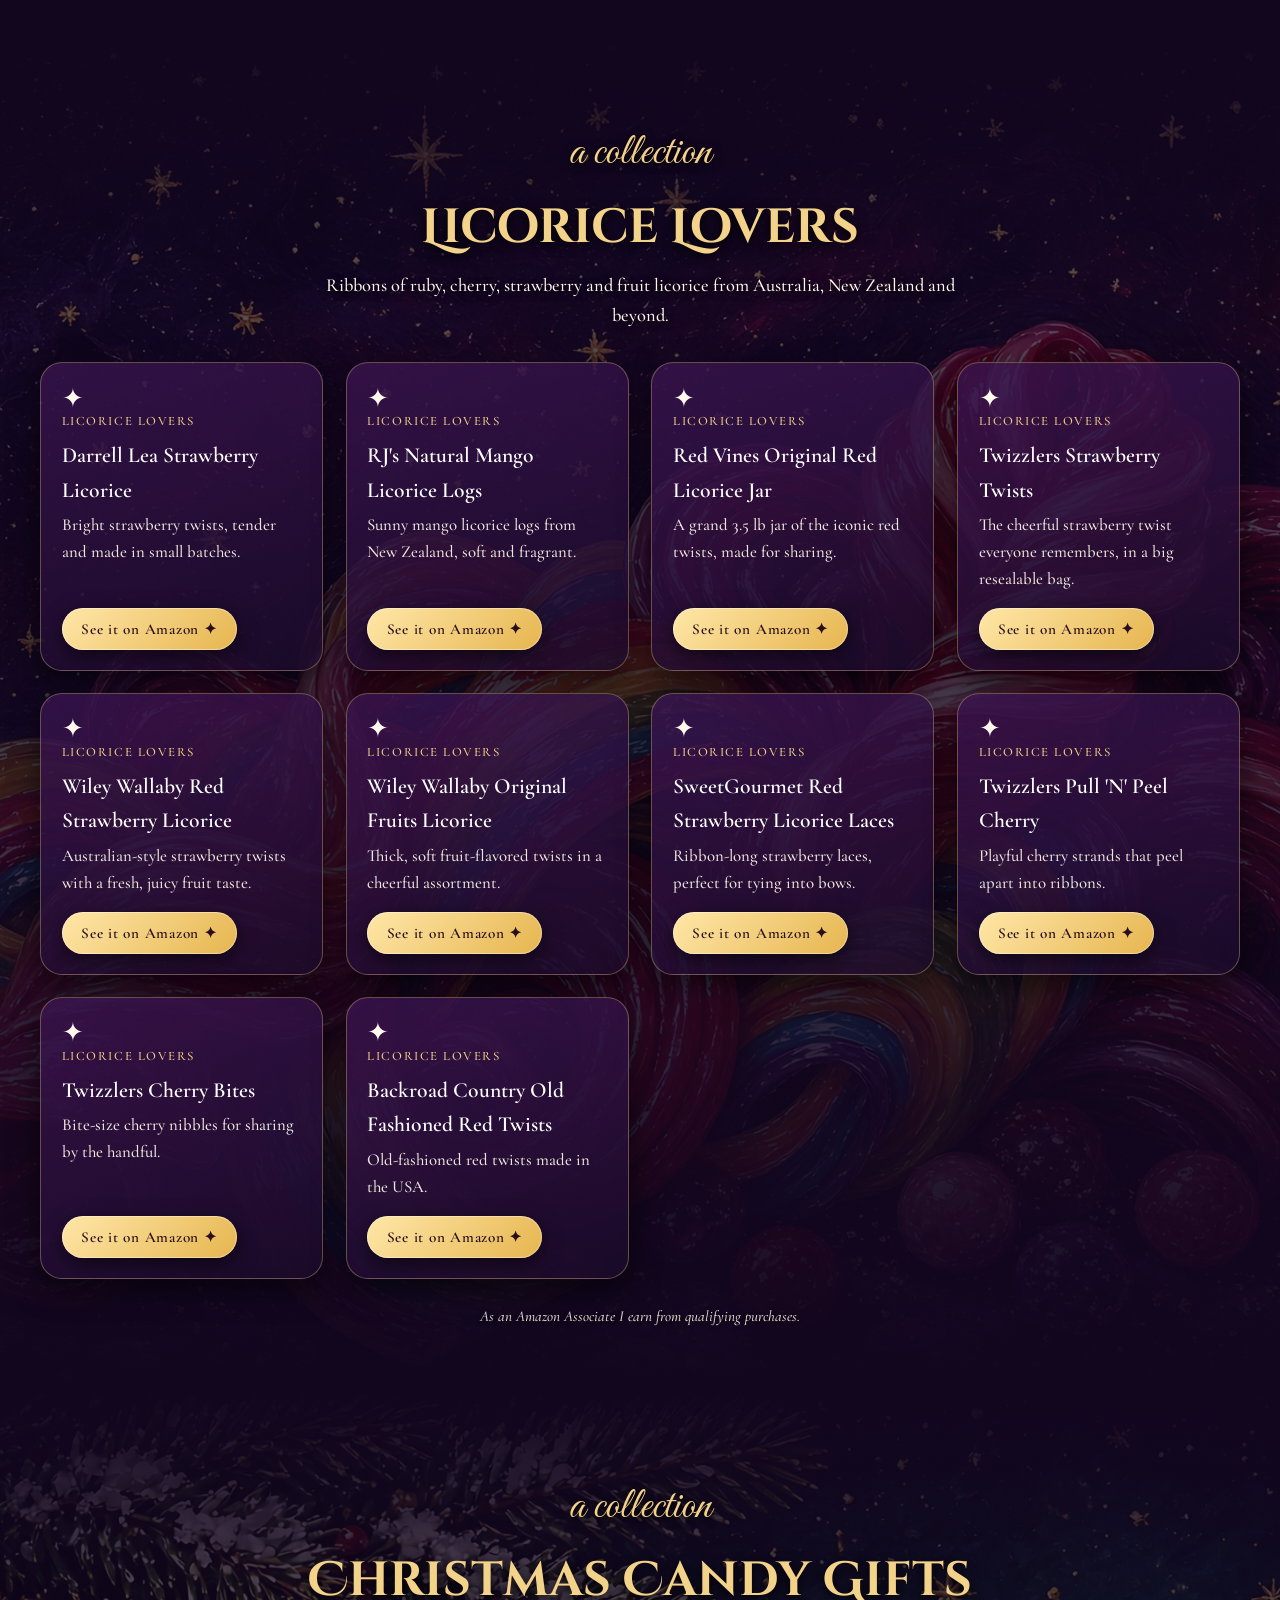
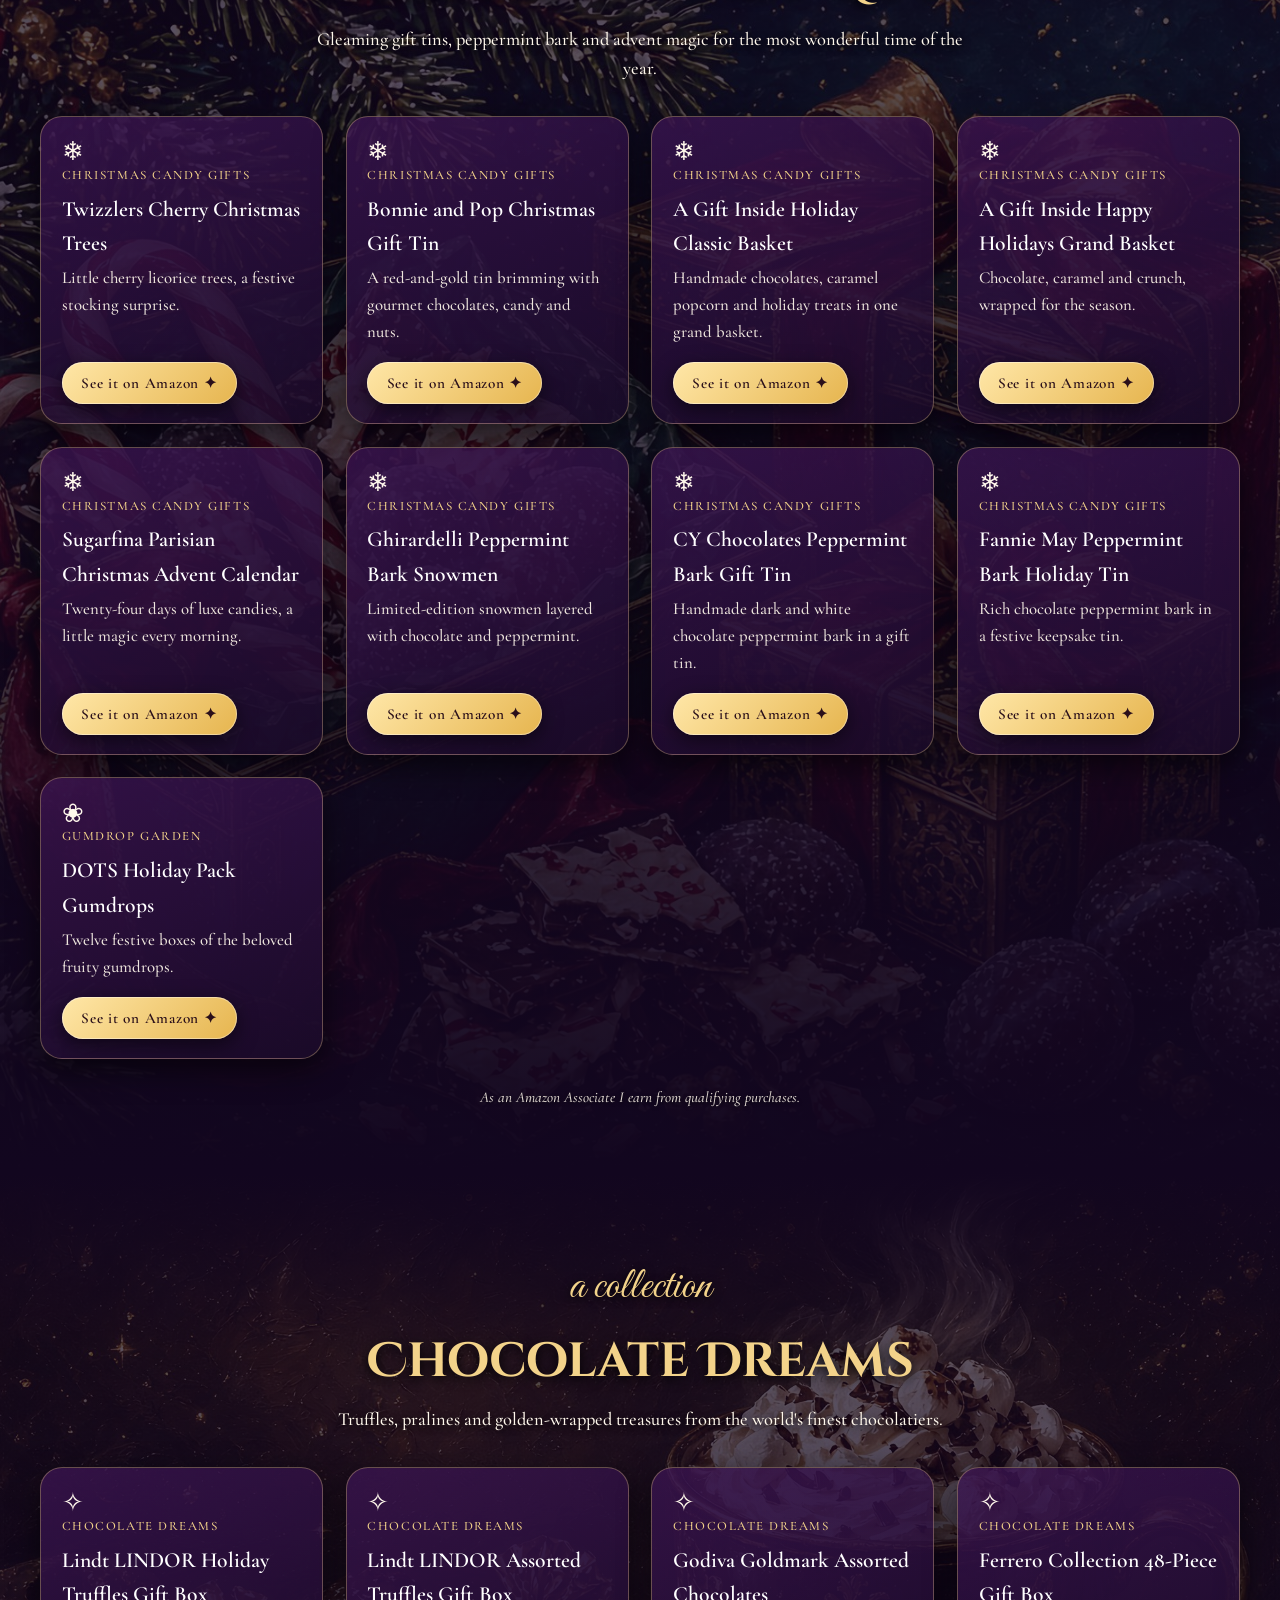
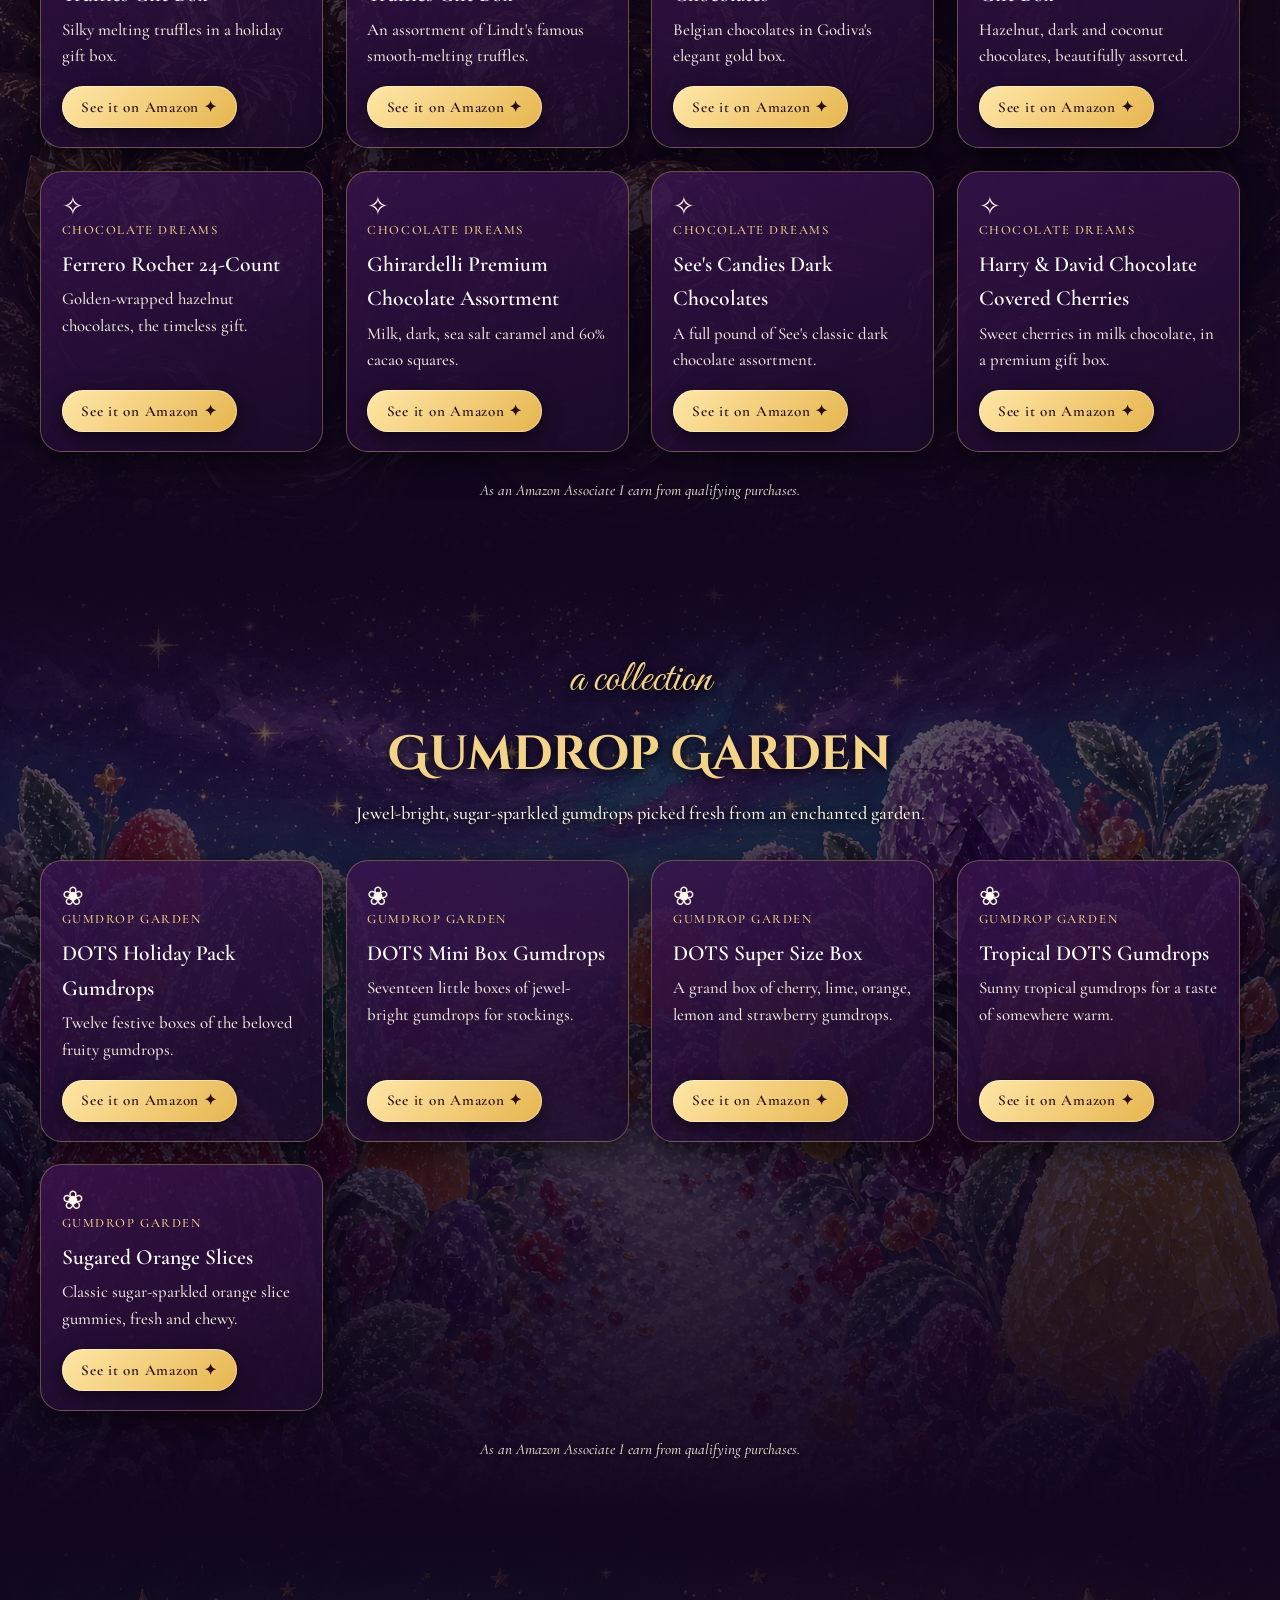
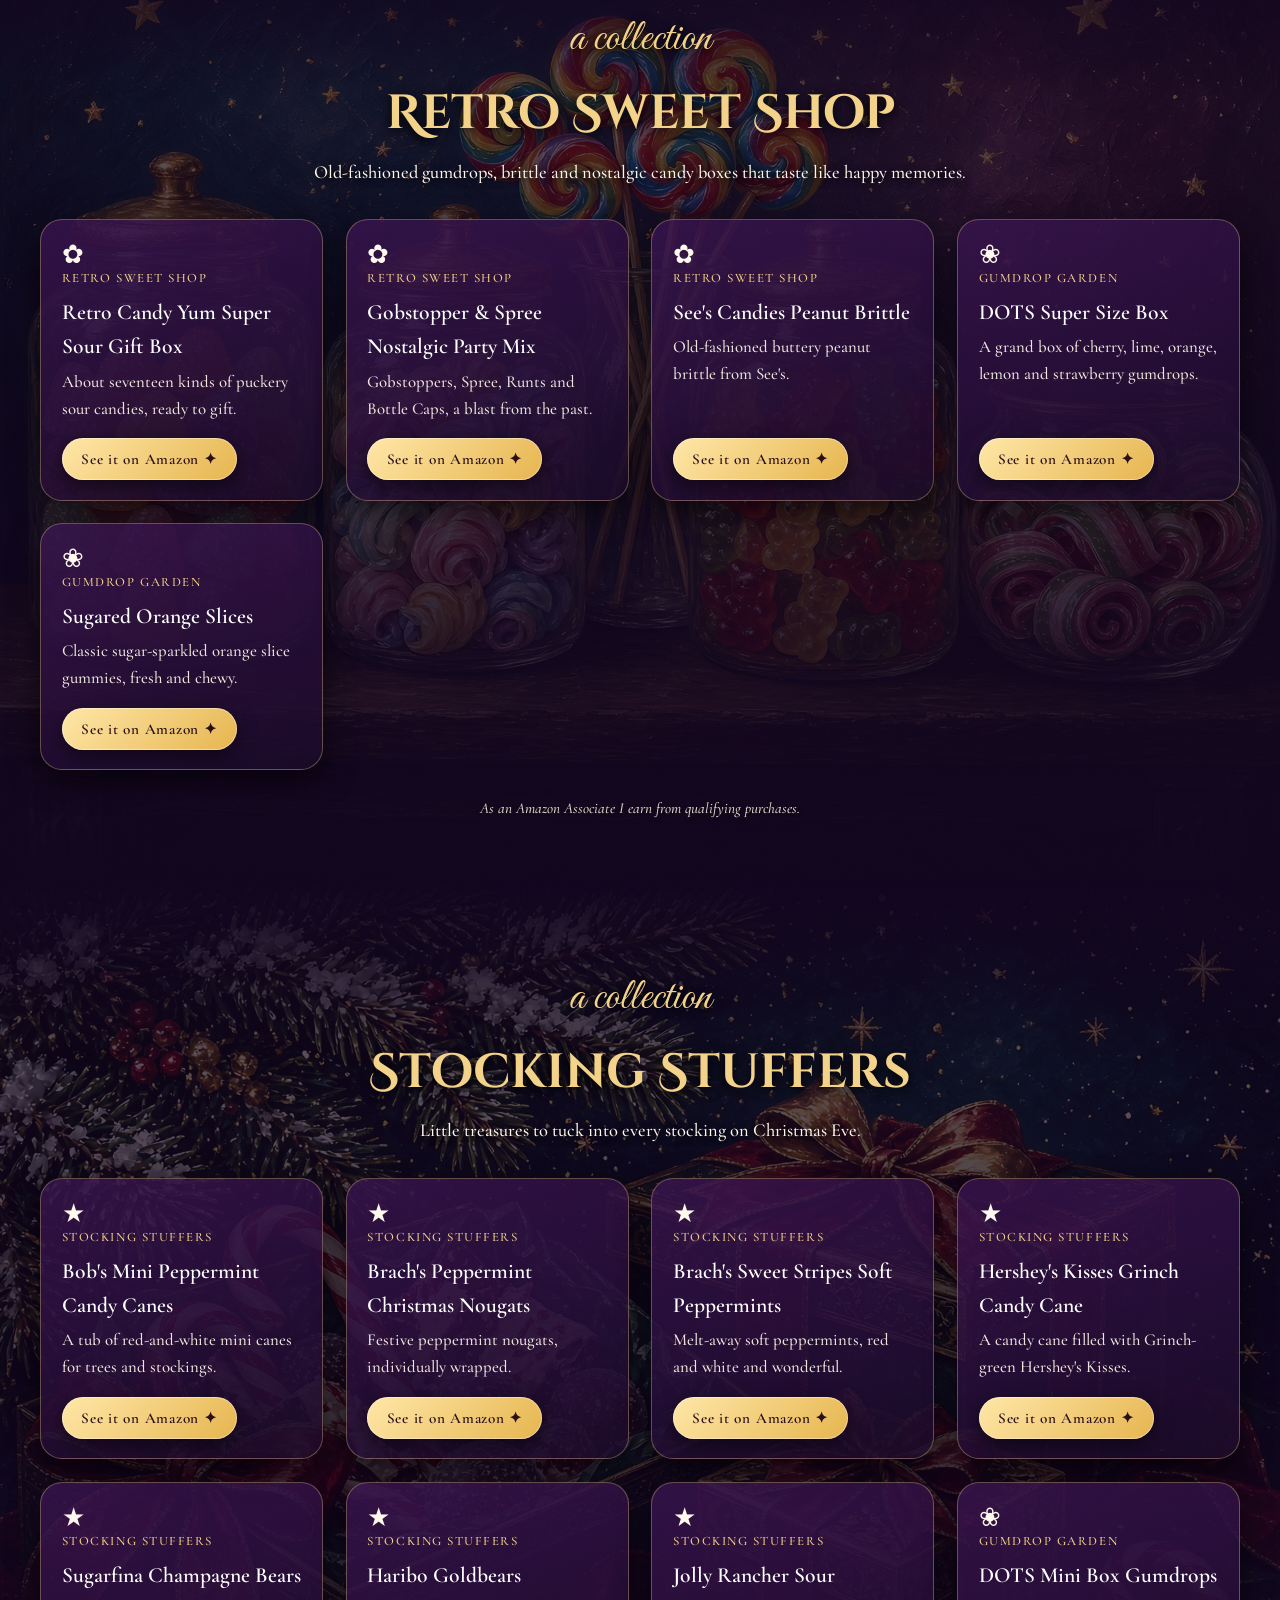
==== commit 8912b0c7: "Add Sugared & Spiced Fruit section" ====
--- a/index.html
+++ b/index.html
@@ -59,7 +59,7 @@
 .pr{color:var(--gold);font-weight:600;font-size:1.25rem;margin:.2rem 0 .6rem}.pr small{font-size:.8rem;opacity:.75;font-weight:500}
 </style></head><body>
 <canvas id="snow"></canvas>
-<nav><a href="#velvet">The Velvet Box ✦</a><a href="#towers">Candy Gift Towers ♕</a><a href="#licorice">Licorice Lovers</a><a href="#christmas">Christmas Gifts</a><a href="#chocolate">Chocolate Dreams</a><a href="#gumdrop">Gumdrop Garden</a><a href="#retro">Retro Sweet Shop</a><a href="#stocking">Stocking Stuffers</a><a href="#under25">Under $25</a><a href="#cocoa">Cozy Cocoa</a><a href="#cadbury">Cadbury Parlor</a><a href="#finder">Gift Finder ✦</a></nav>
+<nav><a href="#velvet">The Velvet Box ✦</a><a href="#towers">Candy Gift Towers ♕</a><a href="#fruit">Sugared &amp; Spiced Fruit ❦</a><a href="#licorice">Licorice Lovers</a><a href="#christmas">Christmas Gifts</a><a href="#chocolate">Chocolate Dreams</a><a href="#gumdrop">Gumdrop Garden</a><a href="#retro">Retro Sweet Shop</a><a href="#stocking">Stocking Stuffers</a><a href="#under25">Under $25</a><a href="#cocoa">Cozy Cocoa</a><a href="#cadbury">Cadbury Parlor</a><a href="#finder">Gift Finder ✦</a></nav>
 <header class="hero" id="top">
 <div class="script">Welcome to a candy wonderland</div>
 <h1>Licorice Whips</h1>
@@ -82,11 +82,12 @@
 <p><em>As an Amazon Associate I earn from qualifying purchases.</em></p>
 <p style="opacity:.7;font-size:.9rem">Product details, prices and availability are set by Amazon and may change; prices shown were checked on Amazon on Oct 26, 2026. Please check each listing for ingredients and allergens.</p>
 </footer>
-<script src="products.js?v=11"></script>
+<script src="products.js?v=12"></script>
 <script>
 const TAG="enchantedveil-20",P=window.LW_PRODUCTS;
 const COLS=[["velvet","The Velvet Box Collection","Our most luxurious Christmas gifts: grand Parisian coffrets, Belgian pralines and towering chocolate treasures. Truly yum yum.","velvet","♛"],
 ["towers","Candy Gift Towers","Tier upon tier of Christmas magic: stacked, ribboned gift towers brimming with chocolates, candies and sweet surprises. One gift, so much yum.","towers","♕"],
+["fruit","Sugared & Spiced Fruit","Jewel-bright glacé fruits, chocolate-dipped apricots and oranges, candied chestnuts and famous pear towers: the most elegant fruit gifts of the season. Sweet, sparkling and so yum.","fruit","❦"],
 ["licorice","Licorice Lovers","Ribbons of ruby, cherry, strawberry and fruit licorice from Australia, New Zealand and beyond.","licorice","✦"],
 ["christmas","Christmas Candy Gifts","Gleaming gift tins, peppermint bark and advent magic for the most wonderful time of the year.","christmas","❄"],
 ["chocolate","Chocolate Dreams","Truffles, pralines and golden-wrapped treasures from the world's finest chocolatiers.","chocolate","✧"],
@@ -97,9 +98,9 @@
 ["cocoa","Cozy Cocoa","Hot chocolate gift sets and candy-making fun for snowy evenings.","chocolate","☕"],
 ["cadbury","Cadbury Chocolate Parlor","Beloved British chocolates, from Dairy Milk and Flake to Mini Eggs and gift tins.","chocolate","✦"]];
 const url=a=>`https://www.amazon.com/dp/${a}?tag=${TAG}`;
-const card=p=>`<article class="card">${p.i?`<img class="pimg" src="img/products/${p.i}.jpg?v=10" alt="${p.n}" loading="lazy" width="800" height="800">`:""}<span class="gem">${(COLS.find(c=>c[0]==p.c)||COLS[0])[4]}</span><span class="tag">${(COLS.find(c=>c[0]==p.c)||COLS[0])[1]}</span><h3>${p.n}</h3><p>${p.d}</p>${p.pr?`<p class="pr">${p.pr} <small>on Amazon, ${p.dt||"Oct 26"}</small></p>`:""}<a class="btn" href="${url(p.a)}" target="_blank" rel="sponsored noopener">See it on Amazon ✦</a></article>`;
+const card=p=>`<article class="card">${p.i?`<img class="pimg" src="img/products/${p.i}.jpg?v=12" alt="${p.n}" loading="lazy" width="800" height="800">`:""}<span class="gem">${(COLS.find(c=>c[0]==p.c)||COLS[0])[4]}</span><span class="tag">${(COLS.find(c=>c[0]==p.c)||COLS[0])[1]}</span><h3>${p.n}</h3><p>${p.d}</p>${p.pr?`<p class="pr">${p.pr} <small>on Amazon, ${p.dt||"Oct 26"}</small></p>`:""}<a class="btn" href="${url(p.a)}" target="_blank" rel="sponsored noopener">See it on Amazon ✦</a></article>`;
 document.getElementById('cols').innerHTML=COLS.map(([k,t,l,img])=>{const items=P.filter(p=>k=="under25"?p.u:(p.c==k||(p.x||[]).includes(k)));
-return `<section class="col" id="${k}" style="background-image:url(img/${img}.jpg?v=10)"><div class="script" style="text-align:center">a collection</div><h2>${t}</h2><p class="lede">${l}</p><div class="grid">${items.map(card).join('')}</div><p class="disc">As an Amazon Associate I earn from qualifying purchases.</p></section>`}).join('');
+return `<section class="col" id="${k}" style="background-image:url(img/${img}.jpg?v=12)"><div class="script" style="text-align:center">a collection</div><h2>${t}</h2><p class="lede">${l}</p><div class="grid">${items.map(card).join('')}</div><p class="disc">As an Amazon Associate I earn from qualifying purchases.</p></section>`}).join('');
 // quiz
 const sel={};document.querySelectorAll('.q').forEach(q=>q.querySelectorAll('.opt').forEach(b=>b.onclick=()=>{q.querySelectorAll('.opt').forEach(x=>x.classList.remove('on'));b.classList.add('on');sel[q.dataset.k]=b.dataset.v}));
 document.getElementById('go').onclick=()=>{const s=P.map(p=>{let v=0;if(sel.flavor=="licorice"&&p.c=="licorice")v+=3;else if(sel.flavor&&p.f==sel.flavor)v+=3;
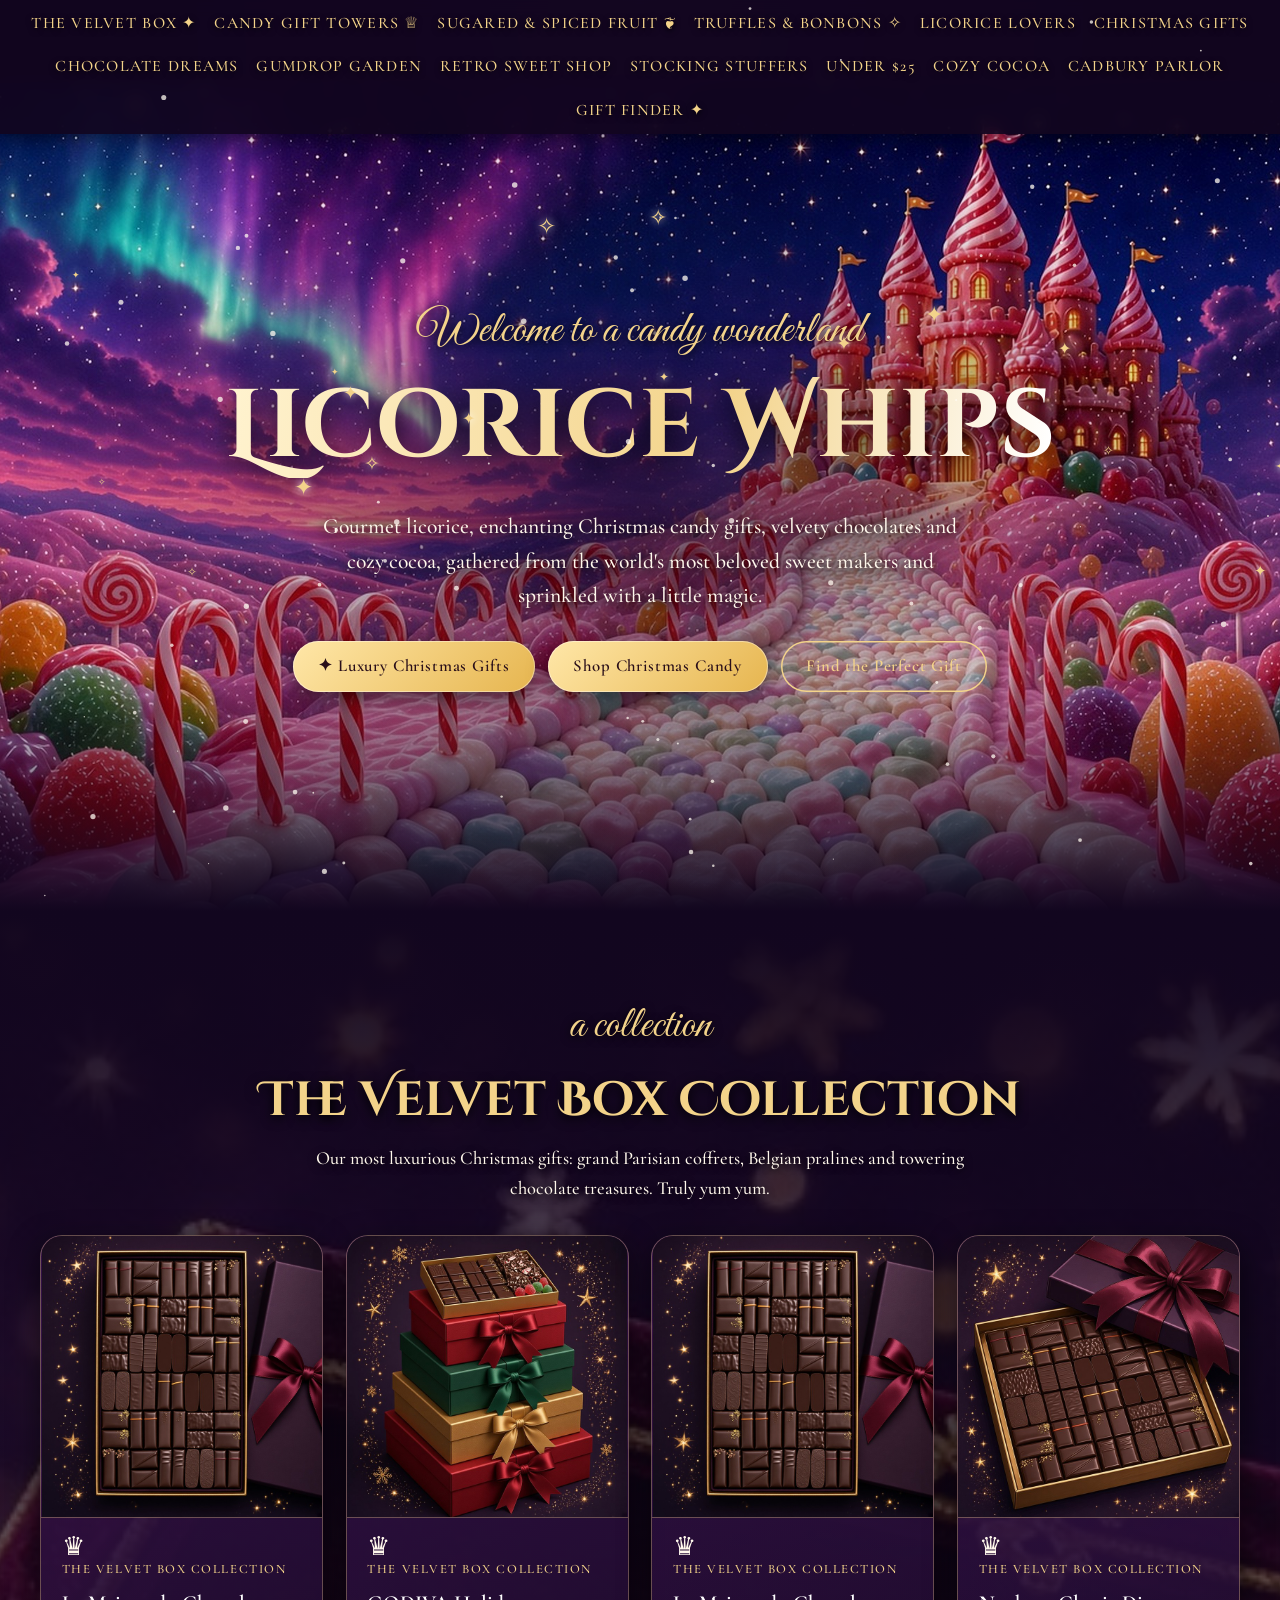
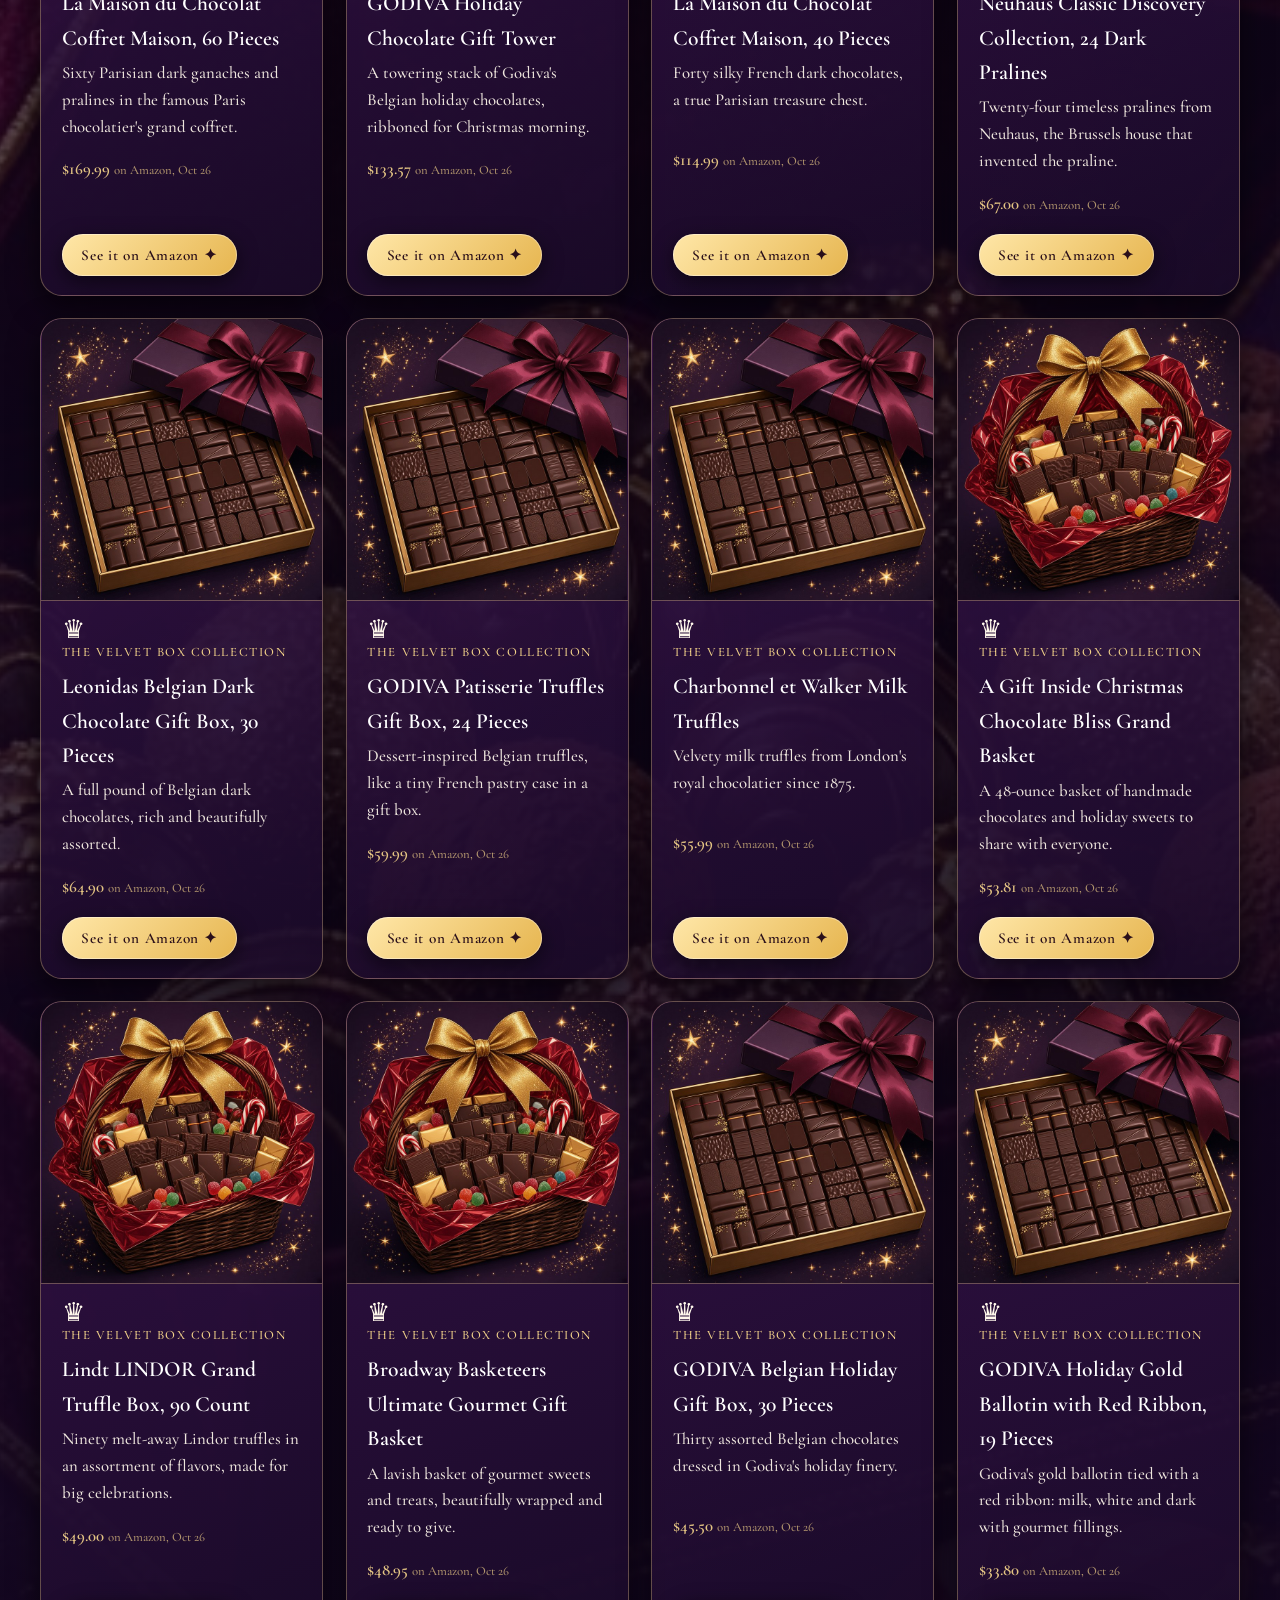
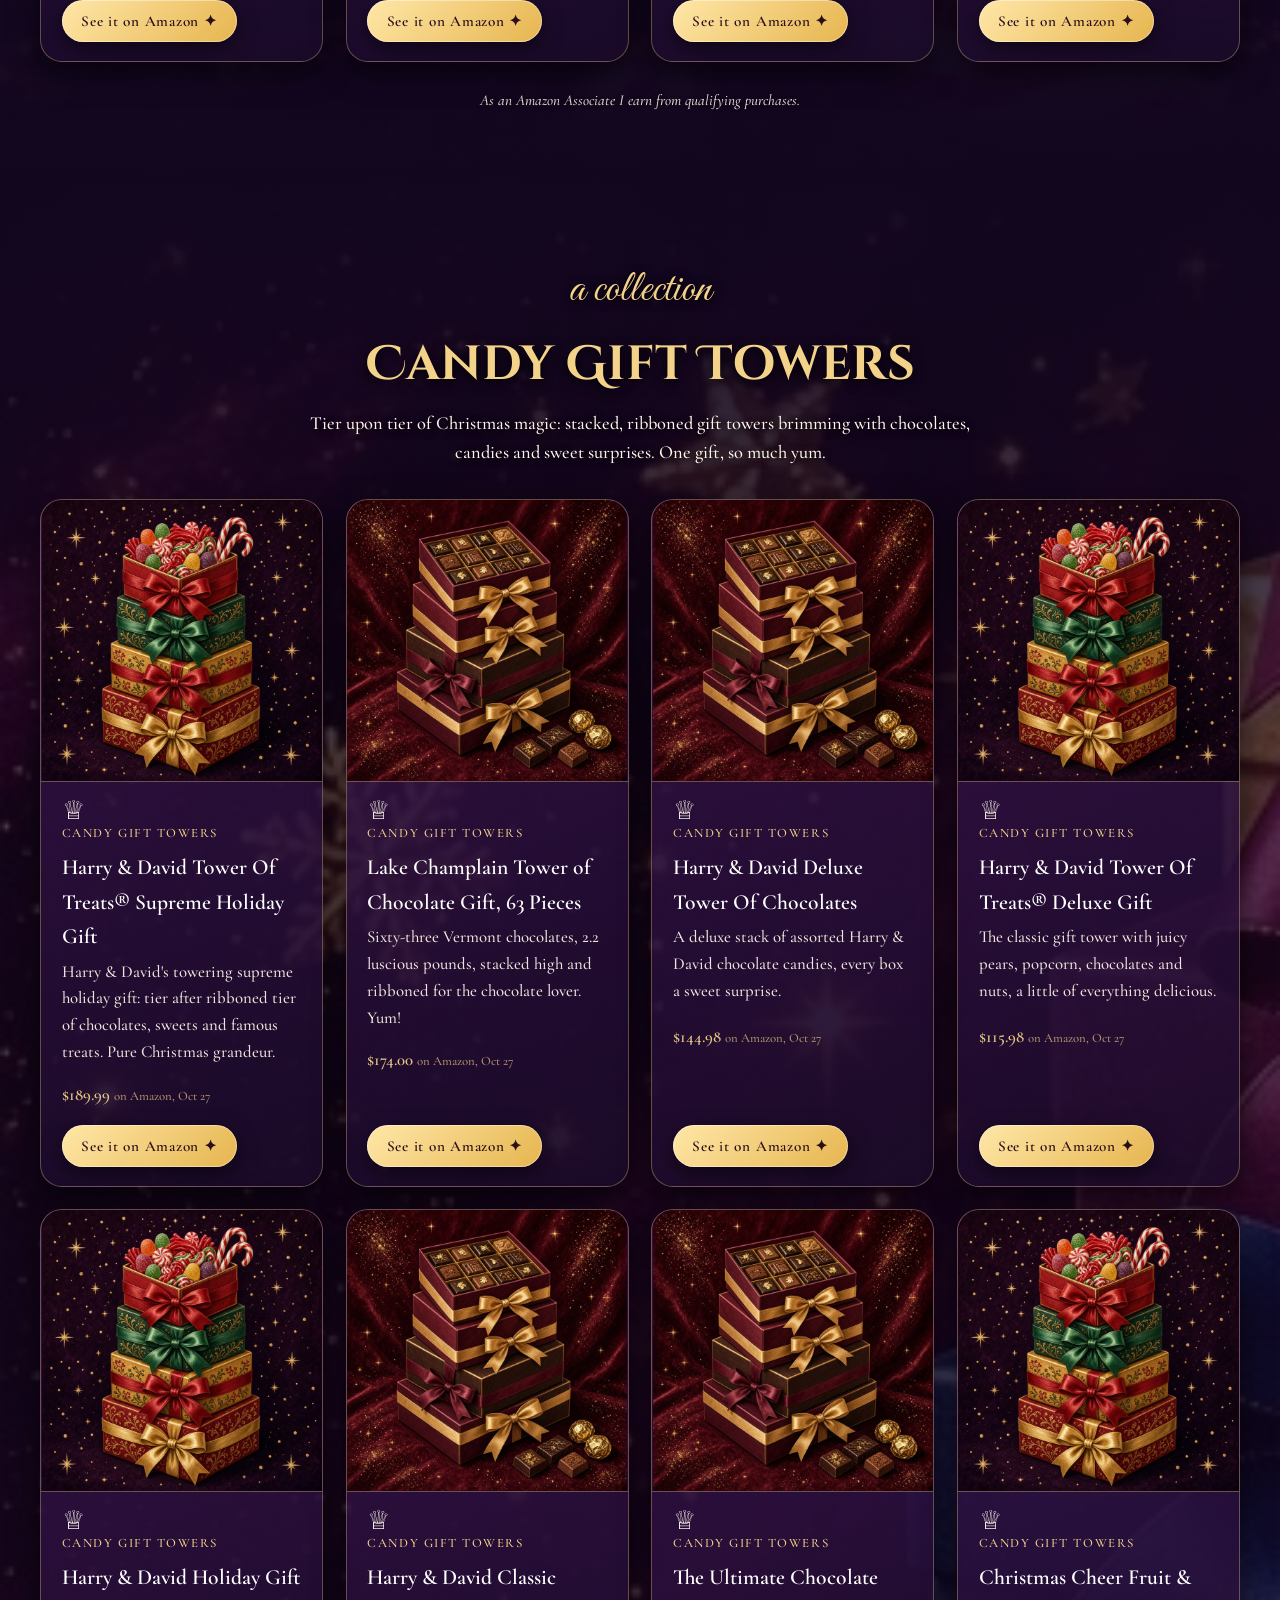
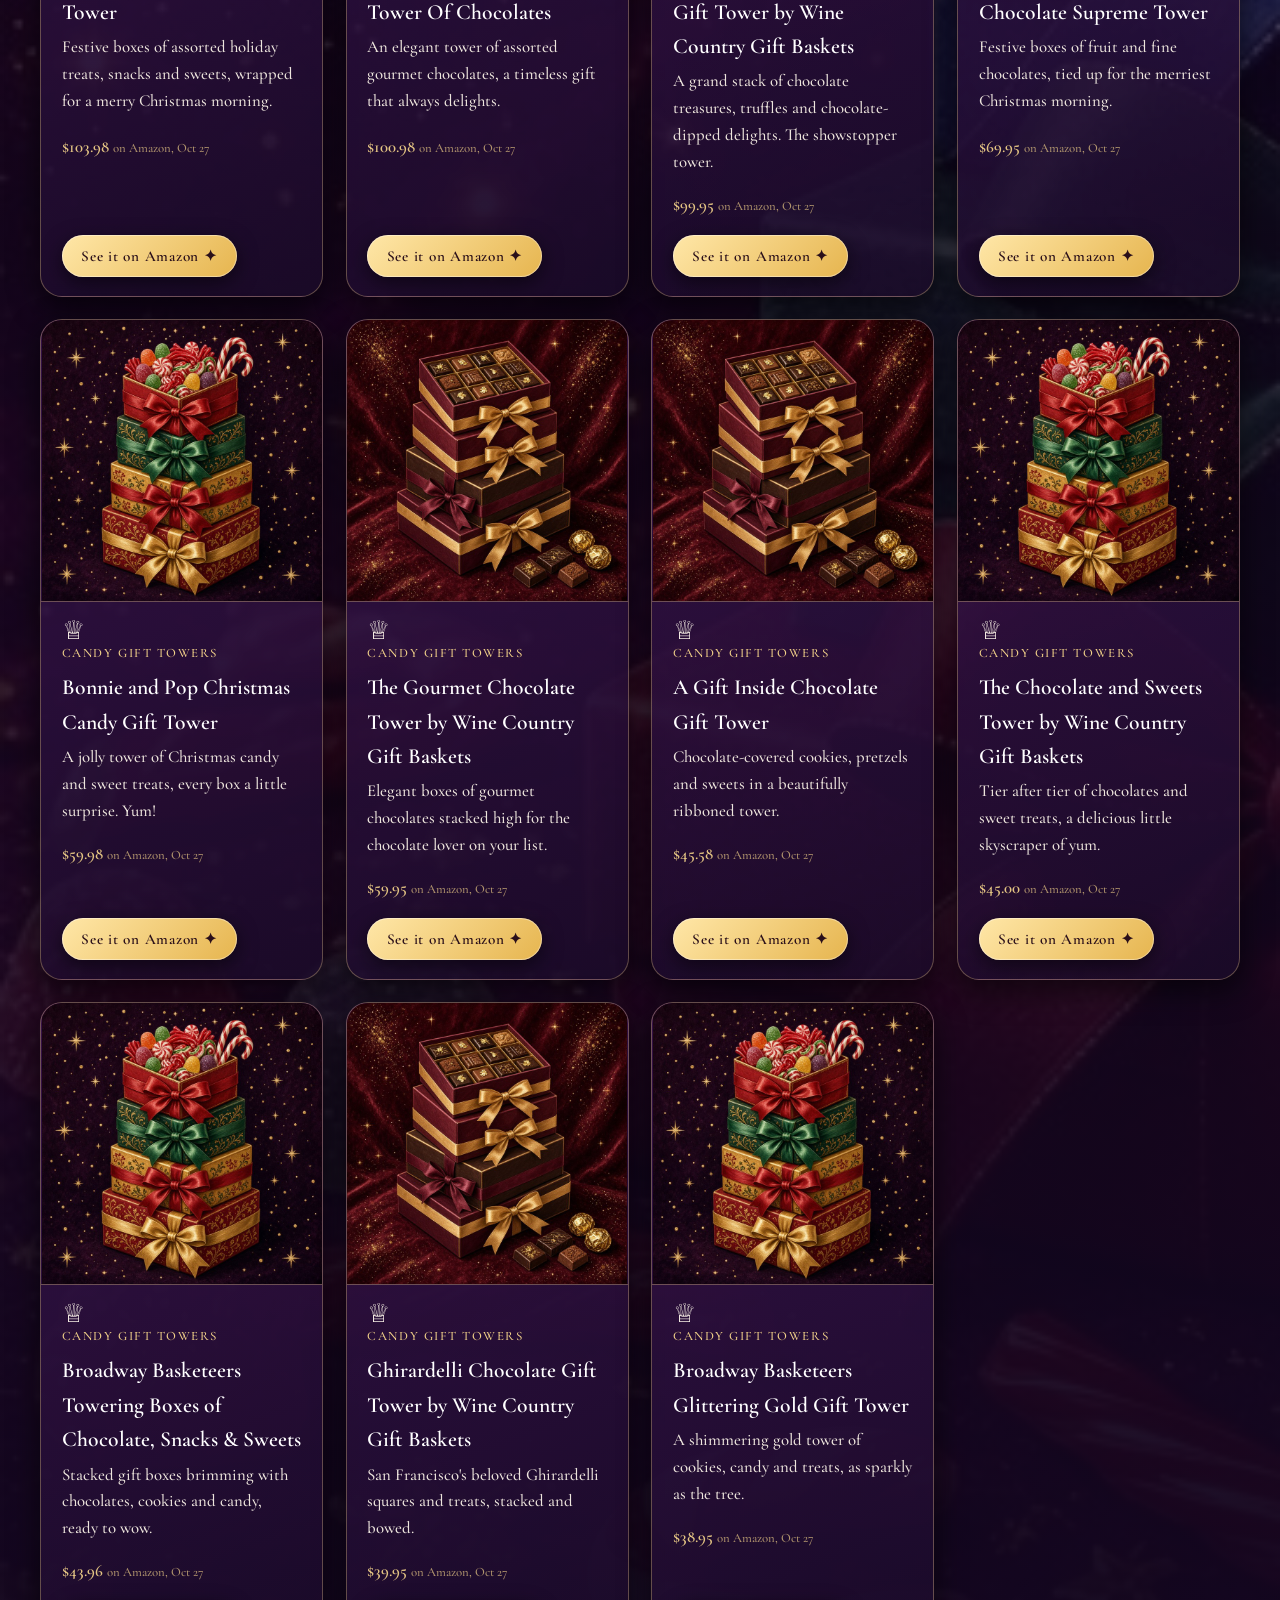
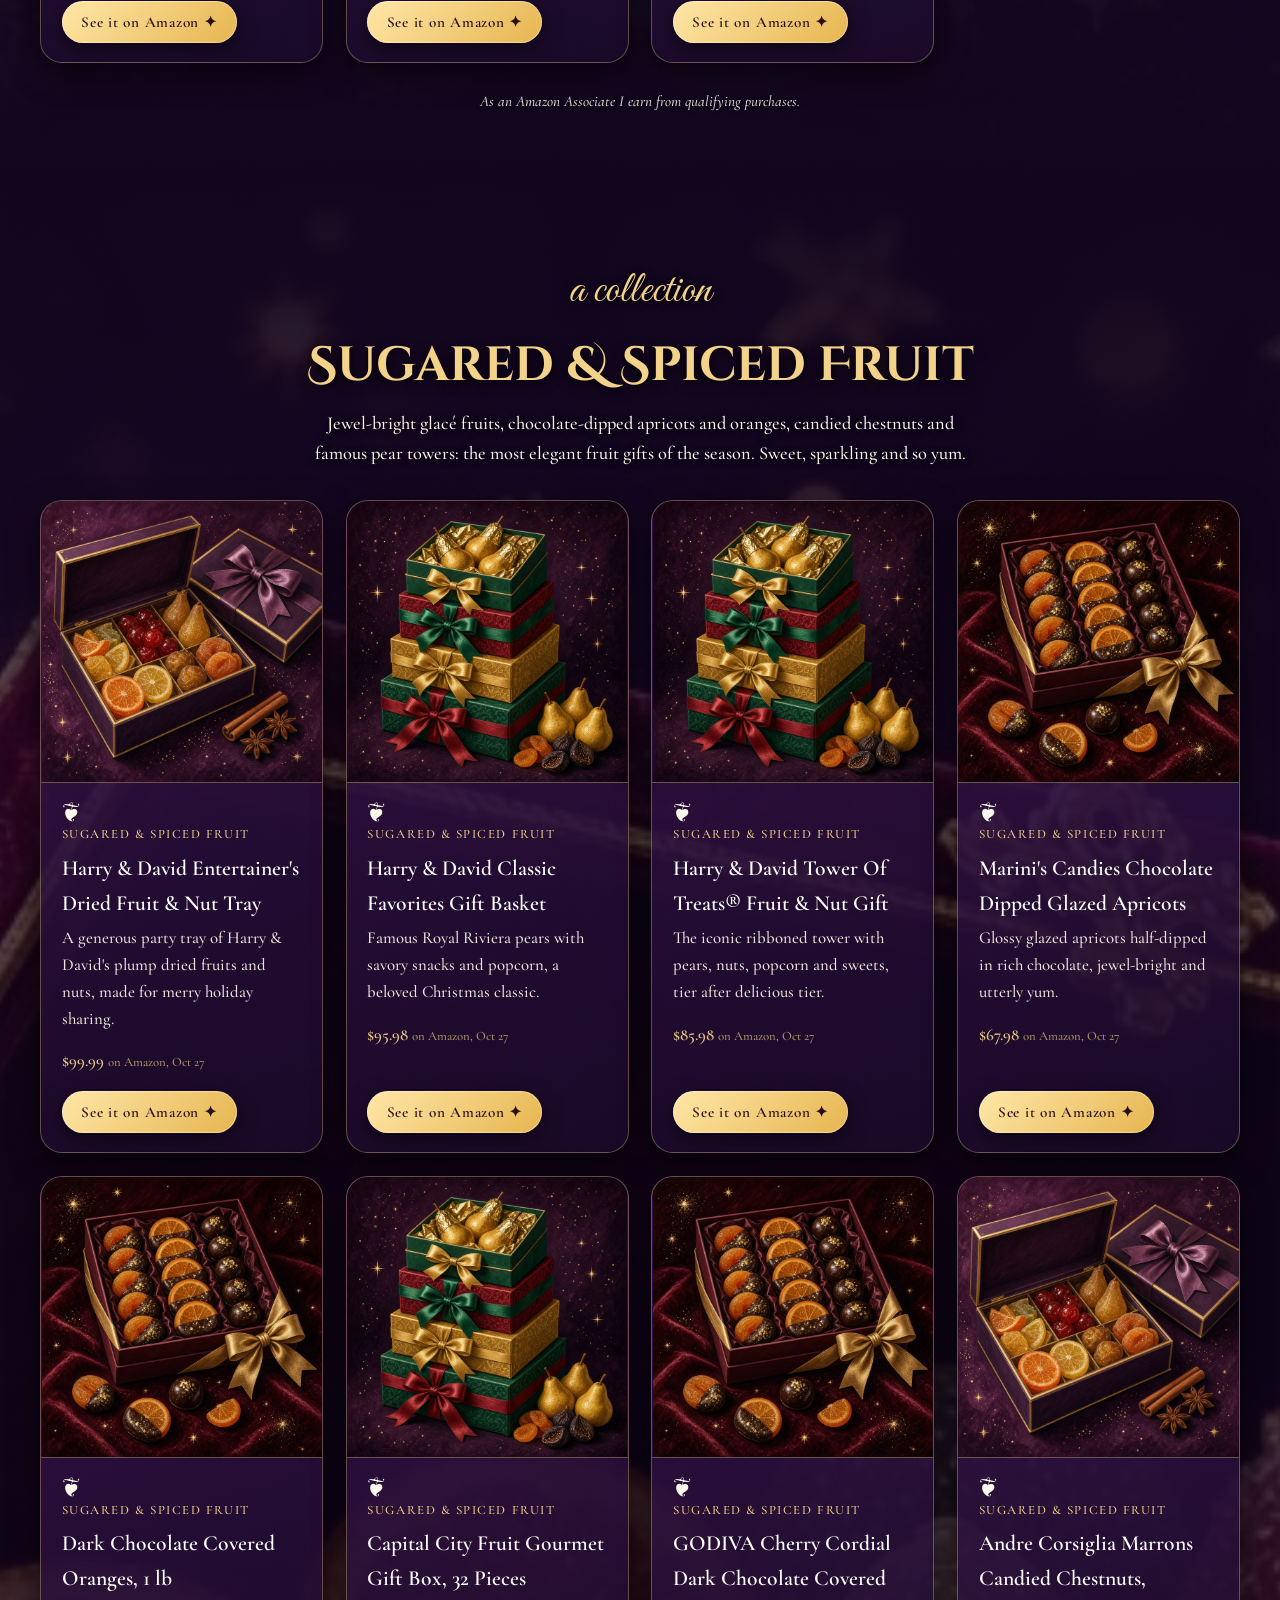
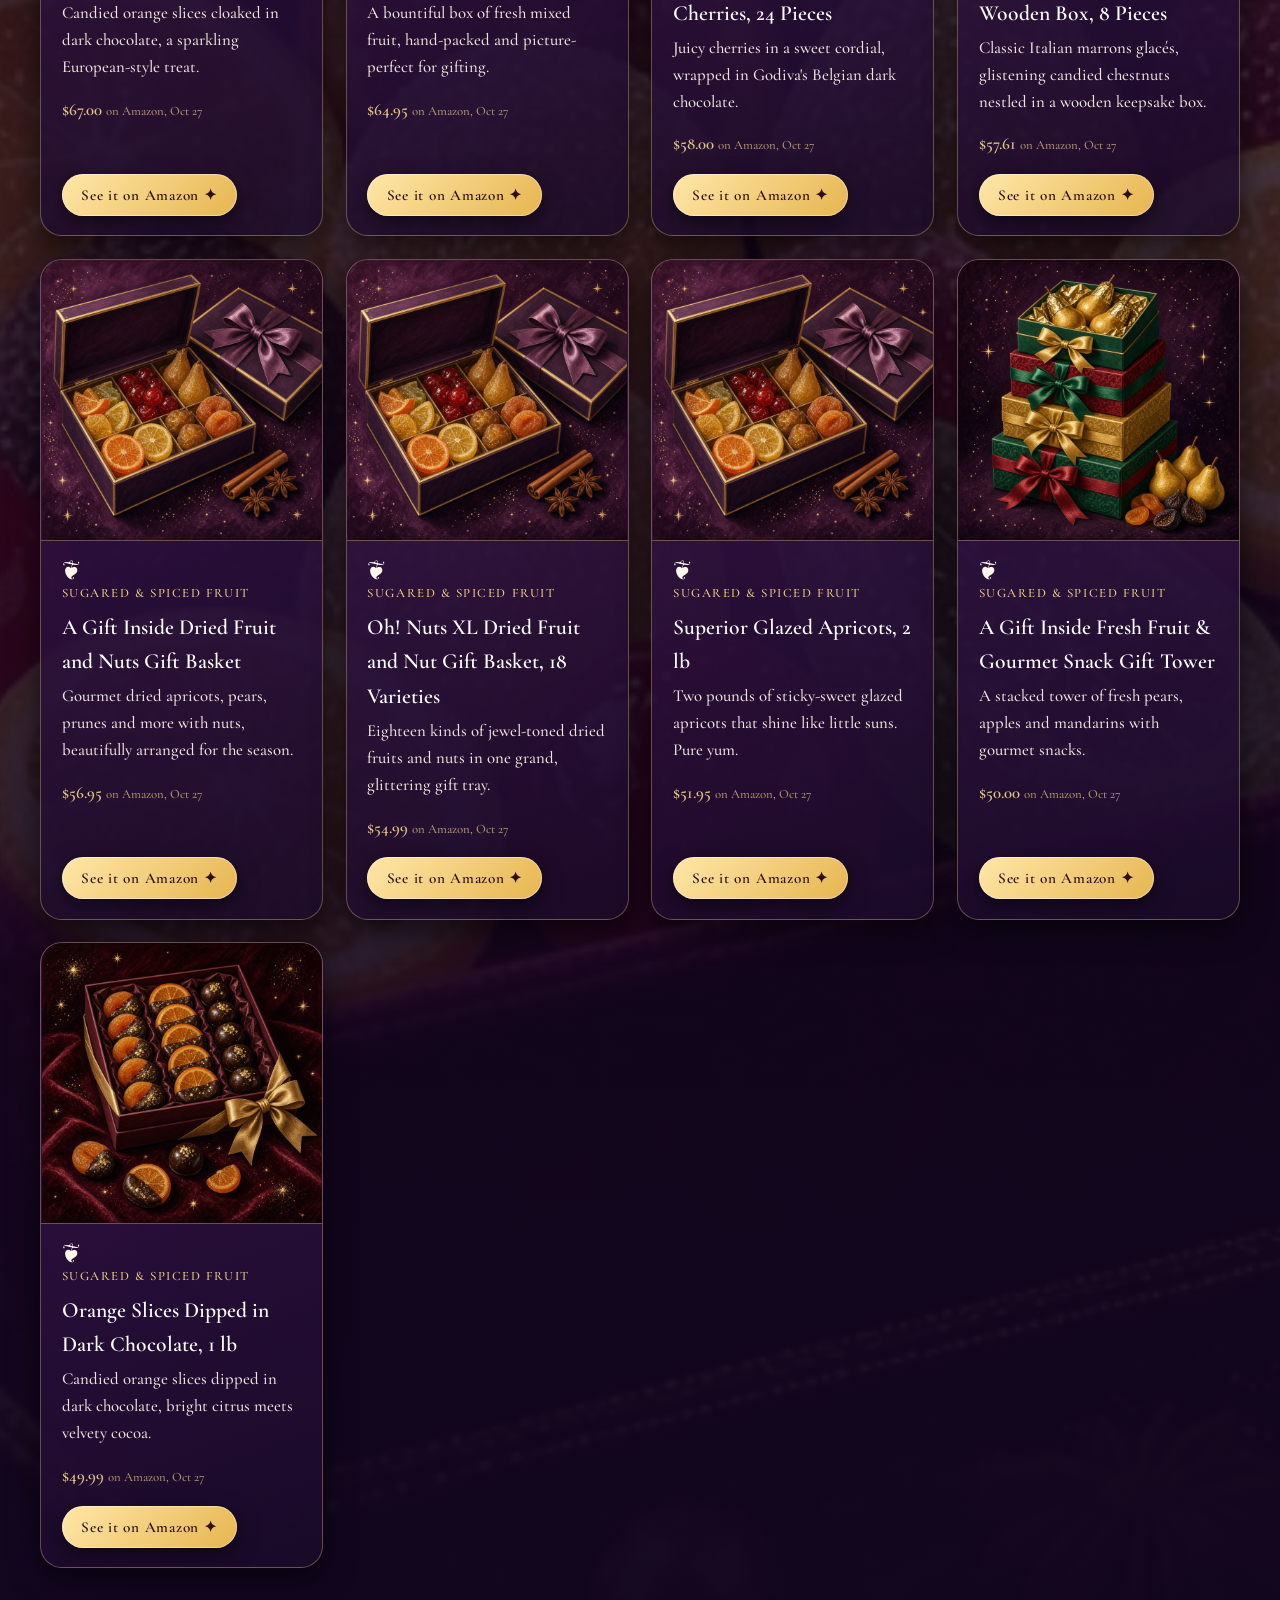
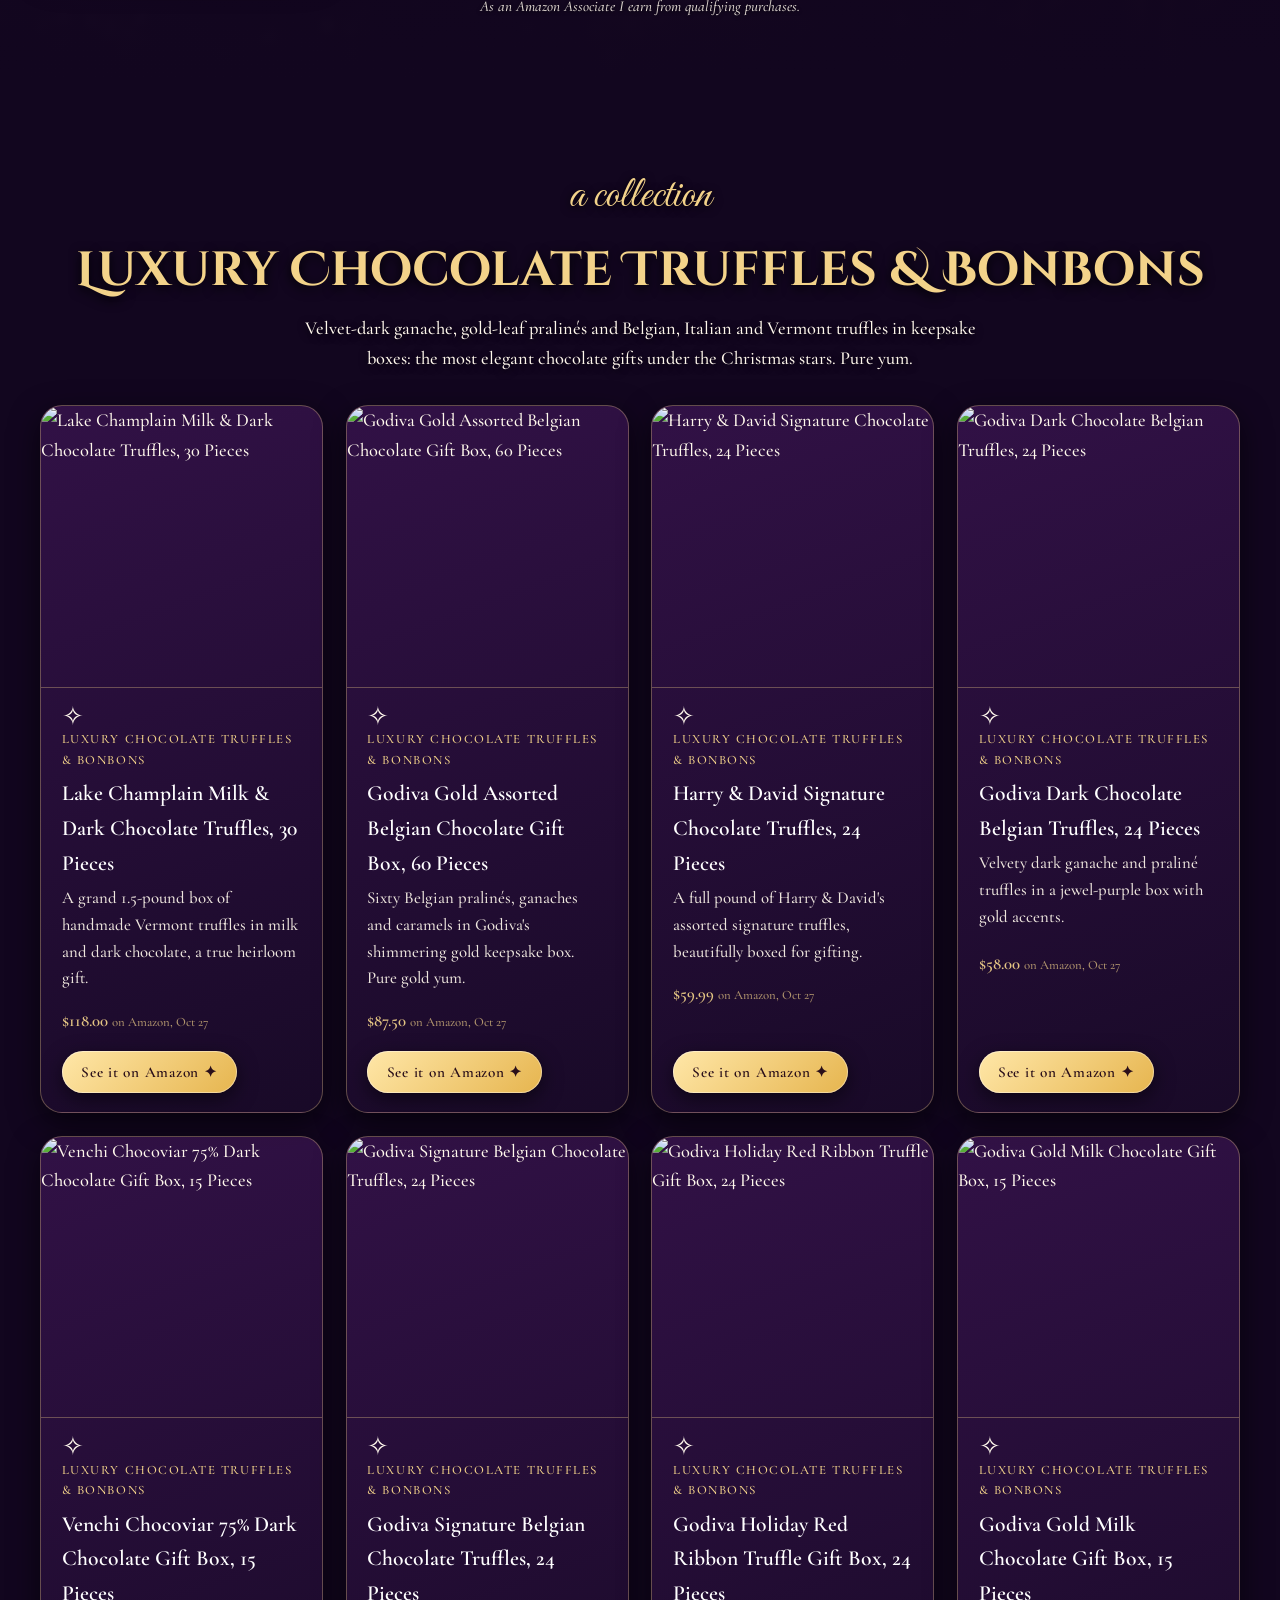
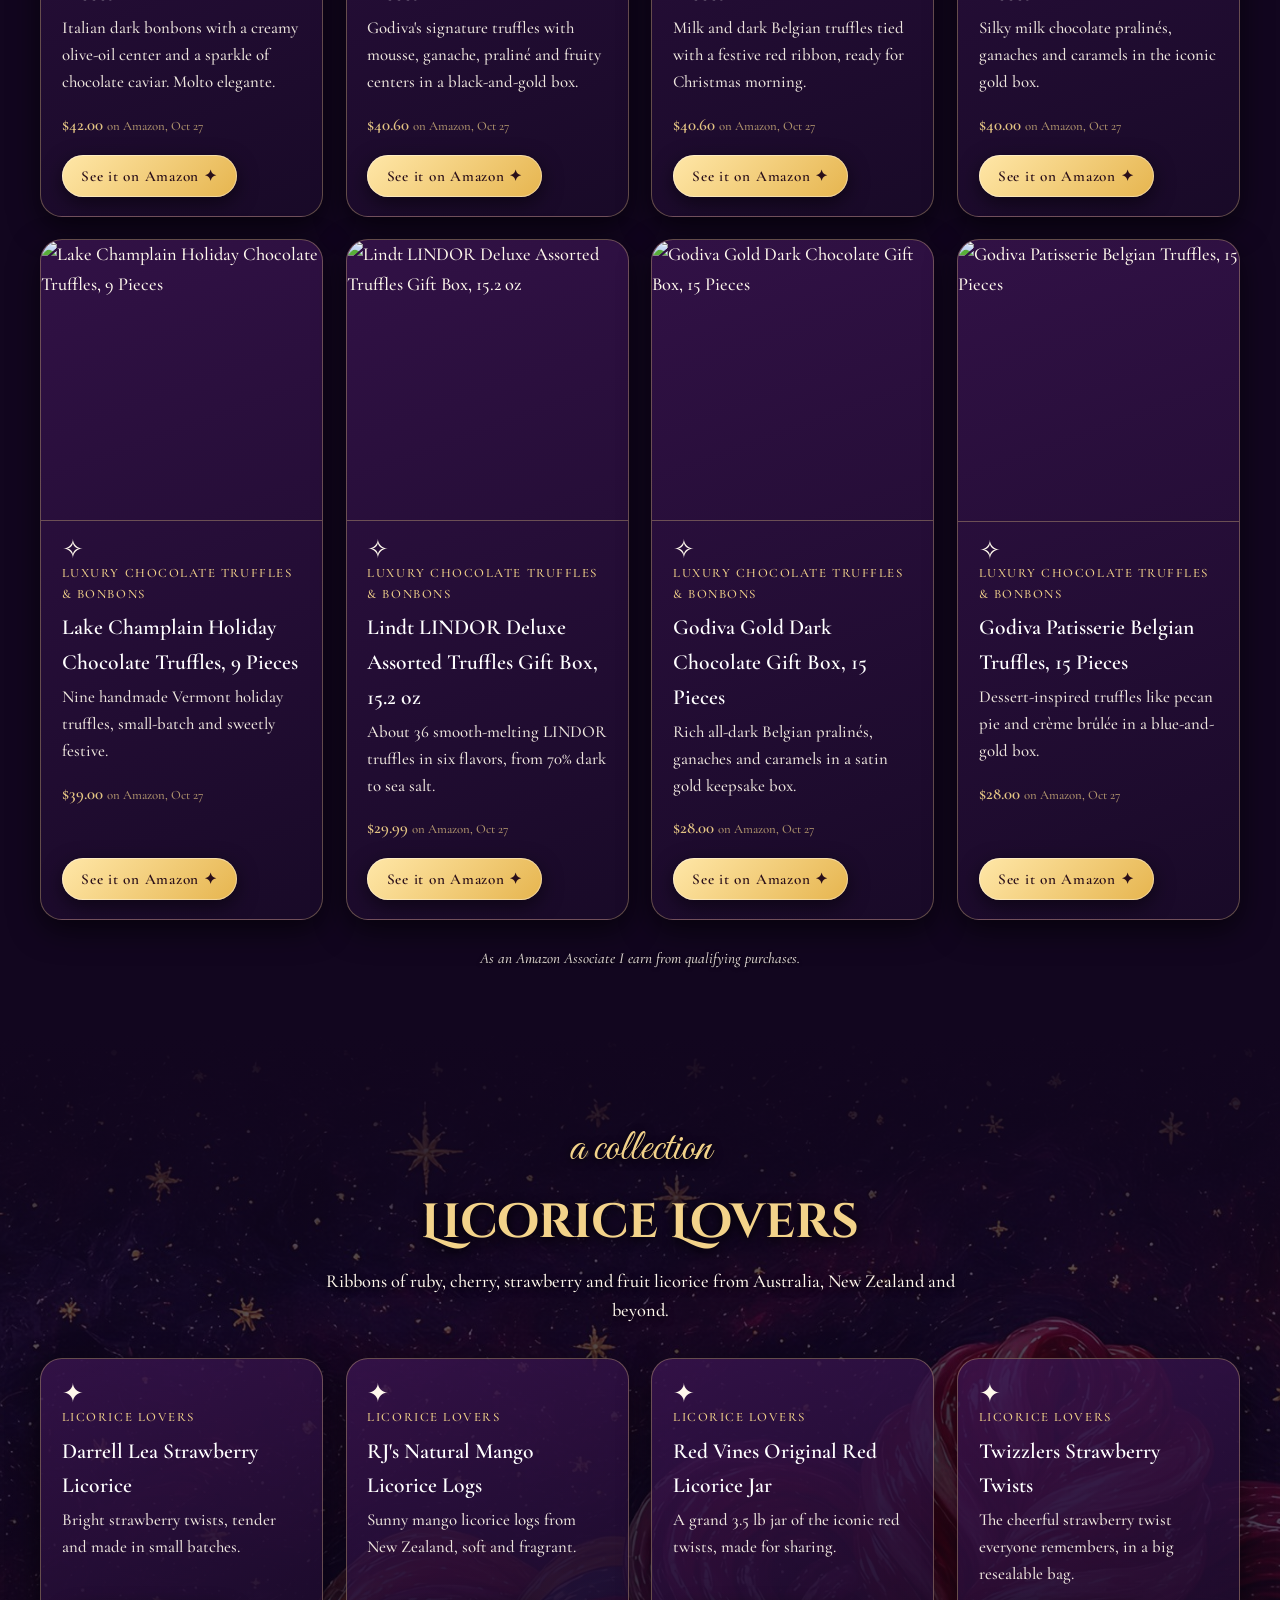
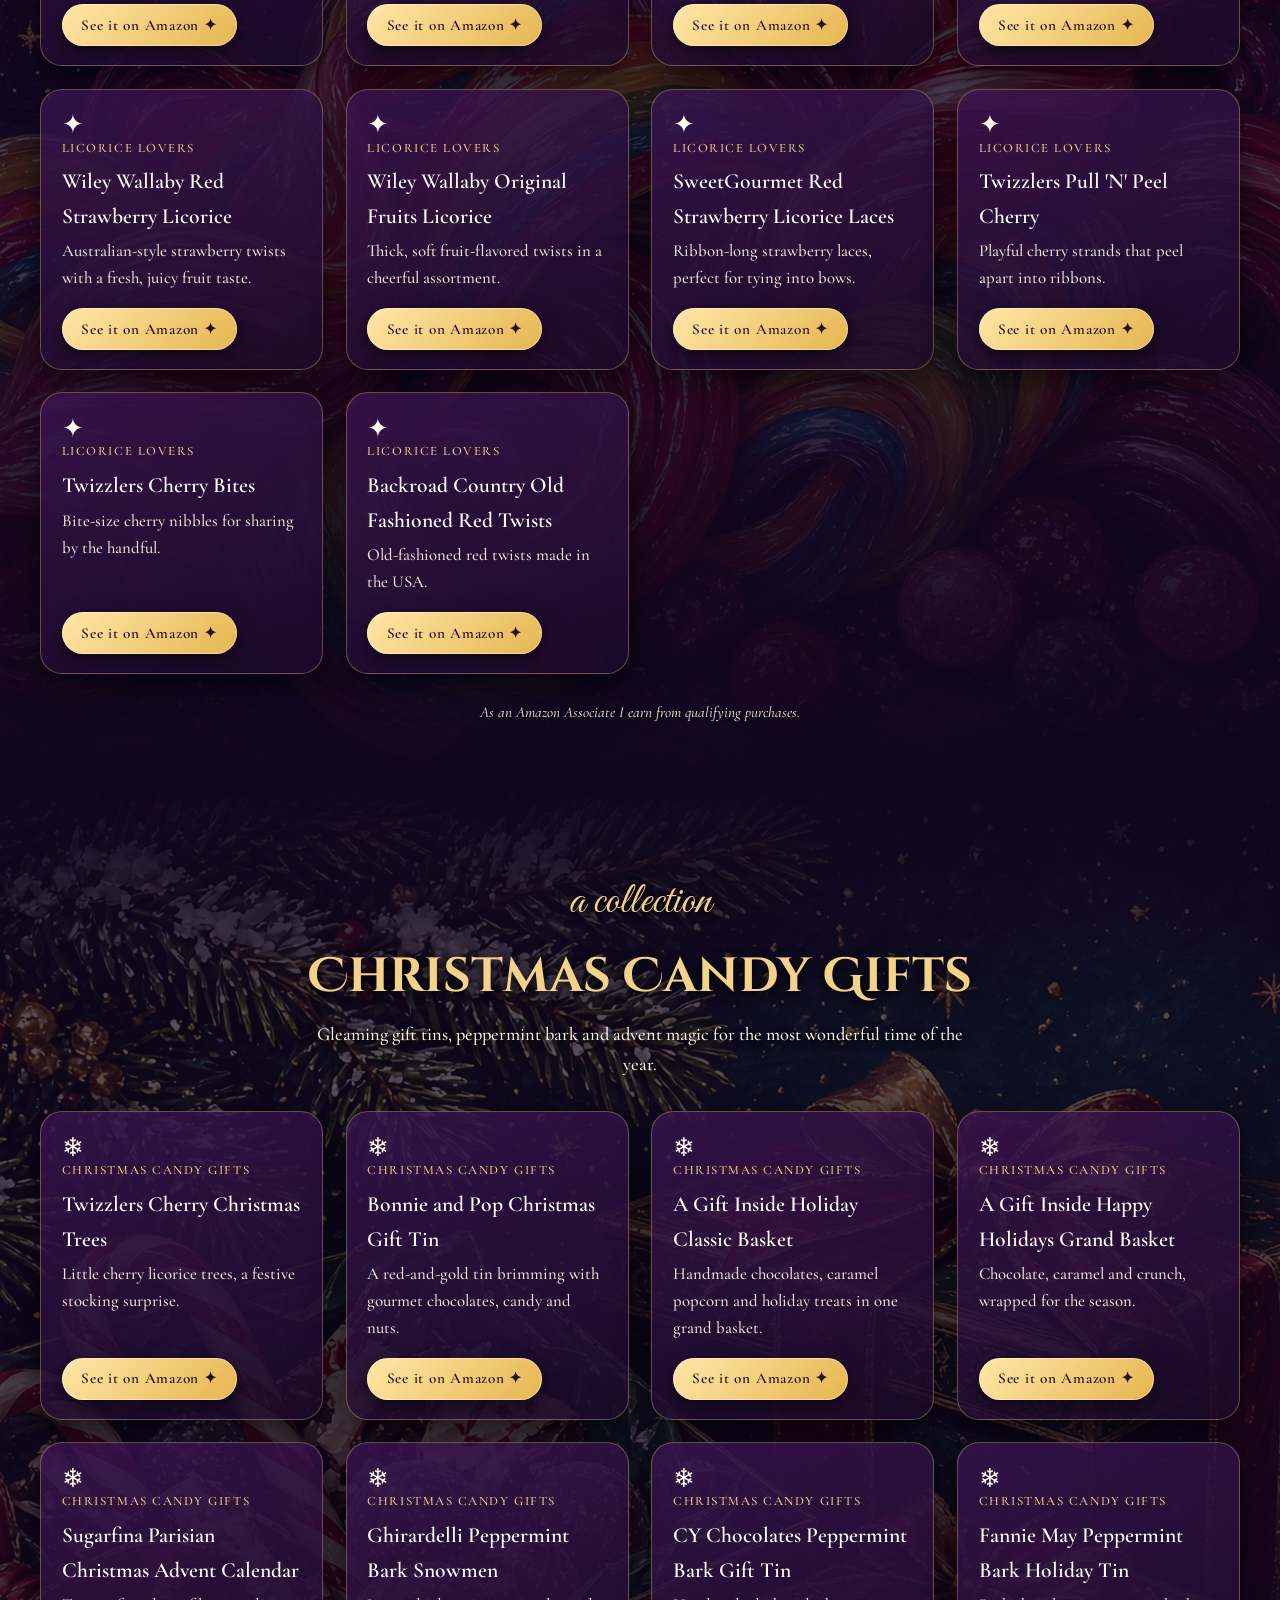
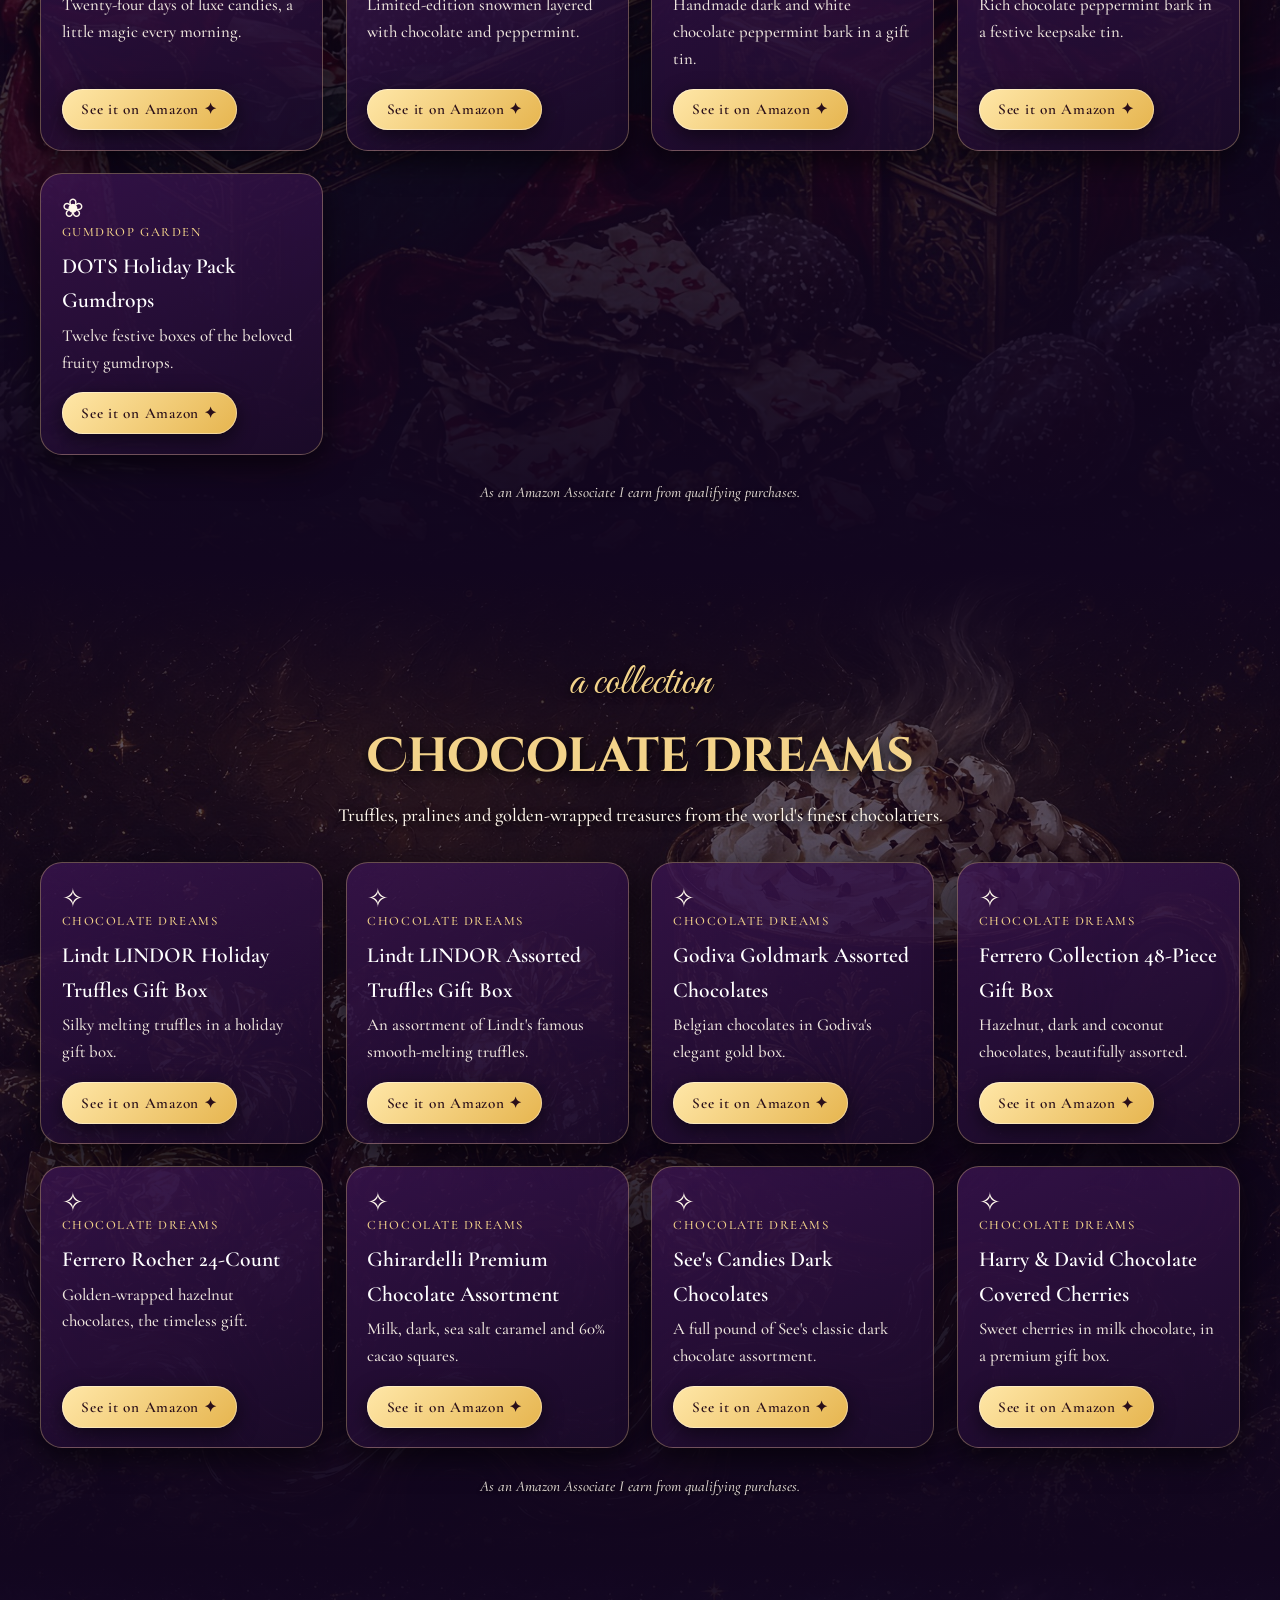
==== commit d58f7134: "Add Luxury Truffles & Bonbons section (v14)" ====
--- a/index.html
+++ b/index.html
@@ -59,7 +59,7 @@
 .pr{color:var(--gold);font-weight:600;font-size:1.25rem;margin:.2rem 0 .6rem}.pr small{font-size:.8rem;opacity:.75;font-weight:500}
 </style></head><body>
 <canvas id="snow"></canvas>
-<nav><a href="#velvet">The Velvet Box ✦</a><a href="#towers">Candy Gift Towers ♕</a><a href="#fruit">Sugared &amp; Spiced Fruit ❦</a><a href="#licorice">Licorice Lovers</a><a href="#christmas">Christmas Gifts</a><a href="#chocolate">Chocolate Dreams</a><a href="#gumdrop">Gumdrop Garden</a><a href="#retro">Retro Sweet Shop</a><a href="#stocking">Stocking Stuffers</a><a href="#under25">Under $25</a><a href="#cocoa">Cozy Cocoa</a><a href="#cadbury">Cadbury Parlor</a><a href="#finder">Gift Finder ✦</a></nav>
+<nav><a href="#velvet">The Velvet Box ✦</a><a href="#towers">Candy Gift Towers ♕</a><a href="#fruit">Sugared &amp; Spiced Fruit ❦</a><a href="#truffles">Truffles &amp; Bonbons ✧</a><a href="#licorice">Licorice Lovers</a><a href="#christmas">Christmas Gifts</a><a href="#chocolate">Chocolate Dreams</a><a href="#gumdrop">Gumdrop Garden</a><a href="#retro">Retro Sweet Shop</a><a href="#stocking">Stocking Stuffers</a><a href="#under25">Under $25</a><a href="#cocoa">Cozy Cocoa</a><a href="#cadbury">Cadbury Parlor</a><a href="#finder">Gift Finder ✦</a></nav>
 <header class="hero" id="top">
 <div class="script">Welcome to a candy wonderland</div>
 <h1>Licorice Whips</h1>
@@ -82,12 +82,13 @@
 <p><em>As an Amazon Associate I earn from qualifying purchases.</em></p>
 <p style="opacity:.7;font-size:.9rem">Product details, prices and availability are set by Amazon and may change; prices shown were checked on Amazon on Oct 26, 2026. Please check each listing for ingredients and allergens.</p>
 </footer>
-<script src="products.js?v=12"></script>
+<script src="products.js?v=14"></script>
 <script>
 const TAG="enchantedveil-20",P=window.LW_PRODUCTS;
 const COLS=[["velvet","The Velvet Box Collection","Our most luxurious Christmas gifts: grand Parisian coffrets, Belgian pralines and towering chocolate treasures. Truly yum yum.","velvet","♛"],
 ["towers","Candy Gift Towers","Tier upon tier of Christmas magic: stacked, ribboned gift towers brimming with chocolates, candies and sweet surprises. One gift, so much yum.","towers","♕"],
 ["fruit","Sugared & Spiced Fruit","Jewel-bright glacé fruits, chocolate-dipped apricots and oranges, candied chestnuts and famous pear towers: the most elegant fruit gifts of the season. Sweet, sparkling and so yum.","fruit","❦"],
+["truffles","Luxury Chocolate Truffles & Bonbons","Velvet-dark ganache, gold-leaf pralinés and Belgian, Italian and Vermont truffles in keepsake boxes: the most elegant chocolate gifts under the Christmas stars. Pure yum.","truffles","✧"],
 ["licorice","Licorice Lovers","Ribbons of ruby, cherry, strawberry and fruit licorice from Australia, New Zealand and beyond.","licorice","✦"],
 ["christmas","Christmas Candy Gifts","Gleaming gift tins, peppermint bark and advent magic for the most wonderful time of the year.","christmas","❄"],
 ["chocolate","Chocolate Dreams","Truffles, pralines and golden-wrapped treasures from the world's finest chocolatiers.","chocolate","✧"],
@@ -98,9 +99,9 @@
 ["cocoa","Cozy Cocoa","Hot chocolate gift sets and candy-making fun for snowy evenings.","chocolate","☕"],
 ["cadbury","Cadbury Chocolate Parlor","Beloved British chocolates, from Dairy Milk and Flake to Mini Eggs and gift tins.","chocolate","✦"]];
 const url=a=>`https://www.amazon.com/dp/${a}?tag=${TAG}`;
-const card=p=>`<article class="card">${p.i?`<img class="pimg" src="img/products/${p.i}.jpg?v=12" alt="${p.n}" loading="lazy" width="800" height="800">`:""}<span class="gem">${(COLS.find(c=>c[0]==p.c)||COLS[0])[4]}</span><span class="tag">${(COLS.find(c=>c[0]==p.c)||COLS[0])[1]}</span><h3>${p.n}</h3><p>${p.d}</p>${p.pr?`<p class="pr">${p.pr} <small>on Amazon, ${p.dt||"Oct 26"}</small></p>`:""}<a class="btn" href="${url(p.a)}" target="_blank" rel="sponsored noopener">See it on Amazon ✦</a></article>`;
+const card=p=>`<article class="card">${p.i?`<img class="pimg" src="img/products/${p.i}.jpg?v=${(p.i||"").startsWith("truffle-")?14:12}" alt="${p.n}" loading="lazy" width="800" height="800">`:""}<span class="gem">${(COLS.find(c=>c[0]==p.c)||COLS[0])[4]}</span><span class="tag">${(COLS.find(c=>c[0]==p.c)||COLS[0])[1]}</span><h3>${p.n}</h3><p>${p.d}</p>${p.pr?`<p class="pr">${p.pr} <small>on Amazon, ${p.dt||"Oct 26"}</small></p>`:""}<a class="btn" href="${url(p.a)}" target="_blank" rel="sponsored noopener">See it on Amazon ✦</a></article>`;
 document.getElementById('cols').innerHTML=COLS.map(([k,t,l,img])=>{const items=P.filter(p=>k=="under25"?p.u:(p.c==k||(p.x||[]).includes(k)));
-return `<section class="col" id="${k}" style="background-image:url(img/${img}.jpg?v=12)"><div class="script" style="text-align:center">a collection</div><h2>${t}</h2><p class="lede">${l}</p><div class="grid">${items.map(card).join('')}</div><p class="disc">As an Amazon Associate I earn from qualifying purchases.</p></section>`}).join('');
+return `<section class="col" id="${k}" style="background-image:url(img/${img}.jpg?v=${img=="truffles"?14:12})"><div class="script" style="text-align:center">a collection</div><h2>${t}</h2><p class="lede">${l}</p><div class="grid">${items.map(card).join('')}</div><p class="disc">As an Amazon Associate I earn from qualifying purchases.</p></section>`}).join('');
 // quiz
 const sel={};document.querySelectorAll('.q').forEach(q=>q.querySelectorAll('.opt').forEach(b=>b.onclick=()=>{q.querySelectorAll('.opt').forEach(x=>x.classList.remove('on'));b.classList.add('on');sel[q.dataset.k]=b.dataset.v}));
 document.getElementById('go').onclick=()=>{const s=P.map(p=>{let v=0;if(sel.flavor=="licorice"&&p.c=="licorice")v+=3;else if(sel.flavor&&p.f==sel.flavor)v+=3;
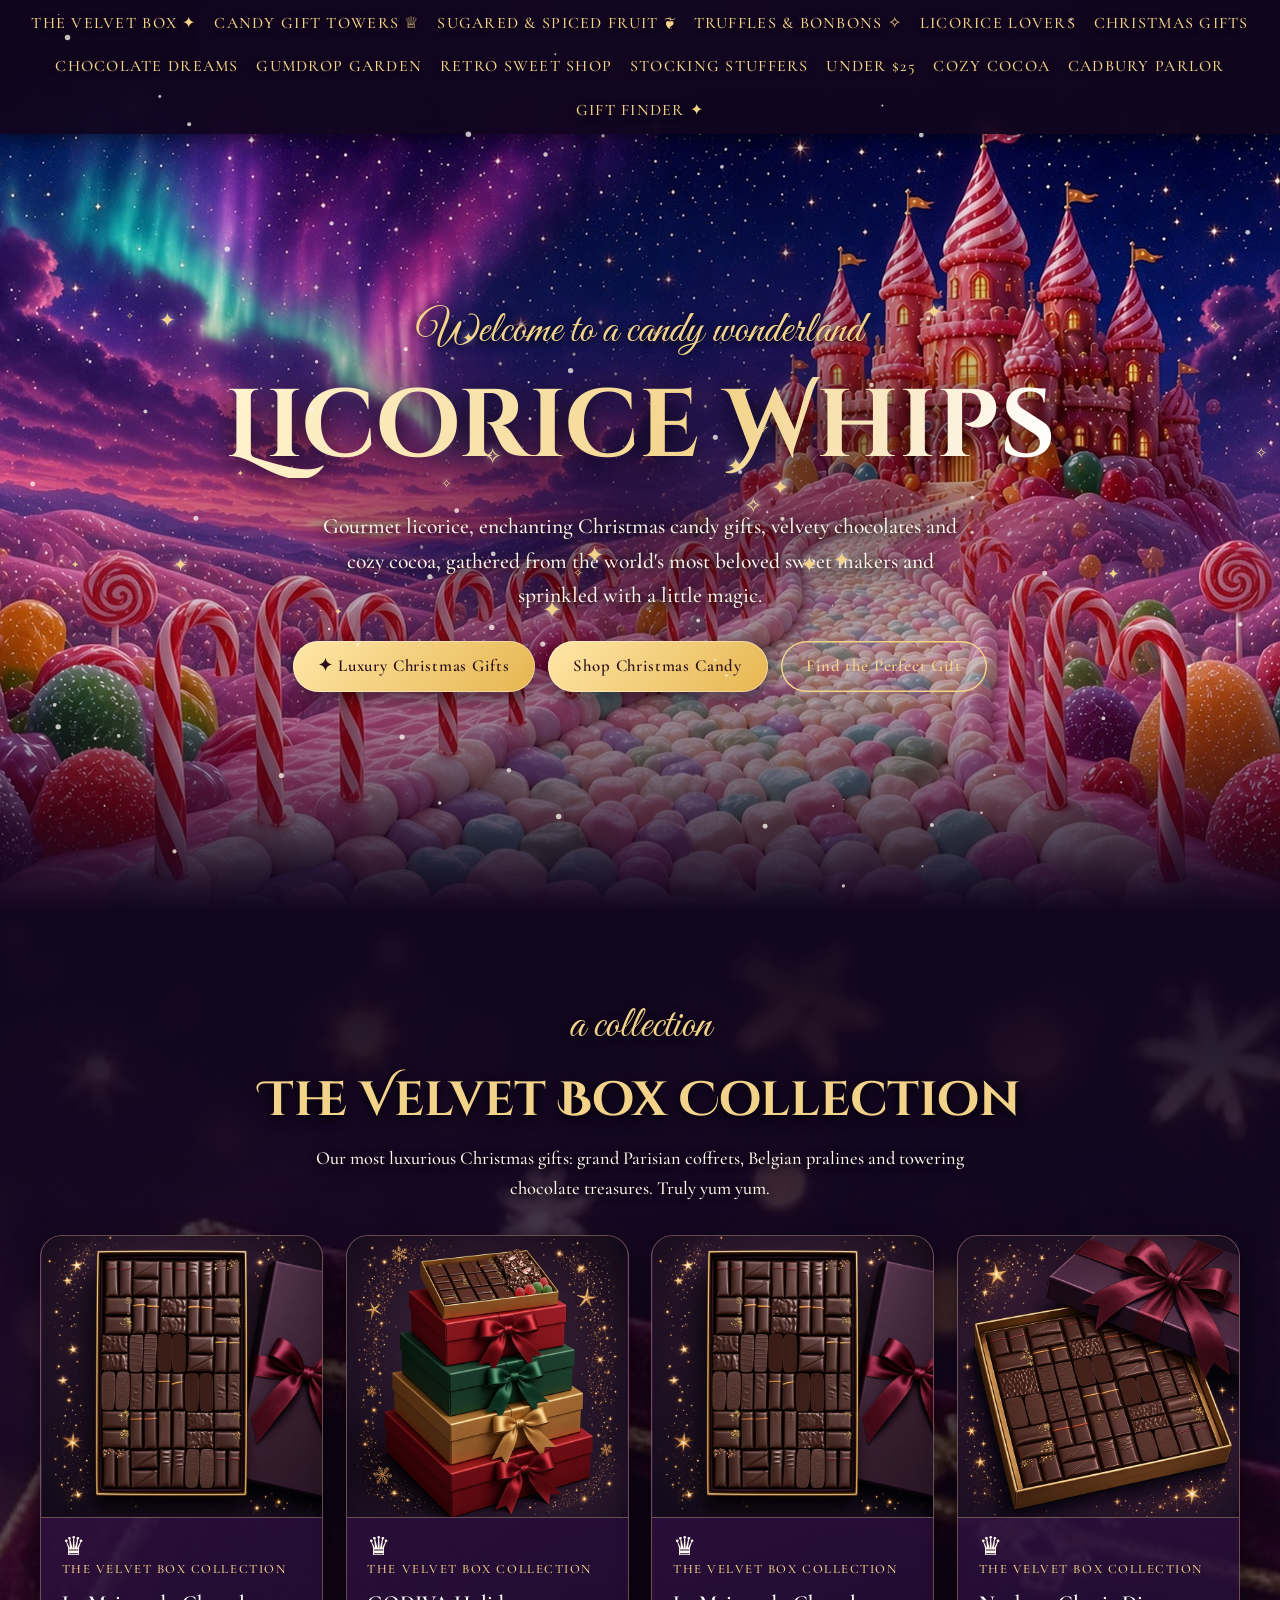
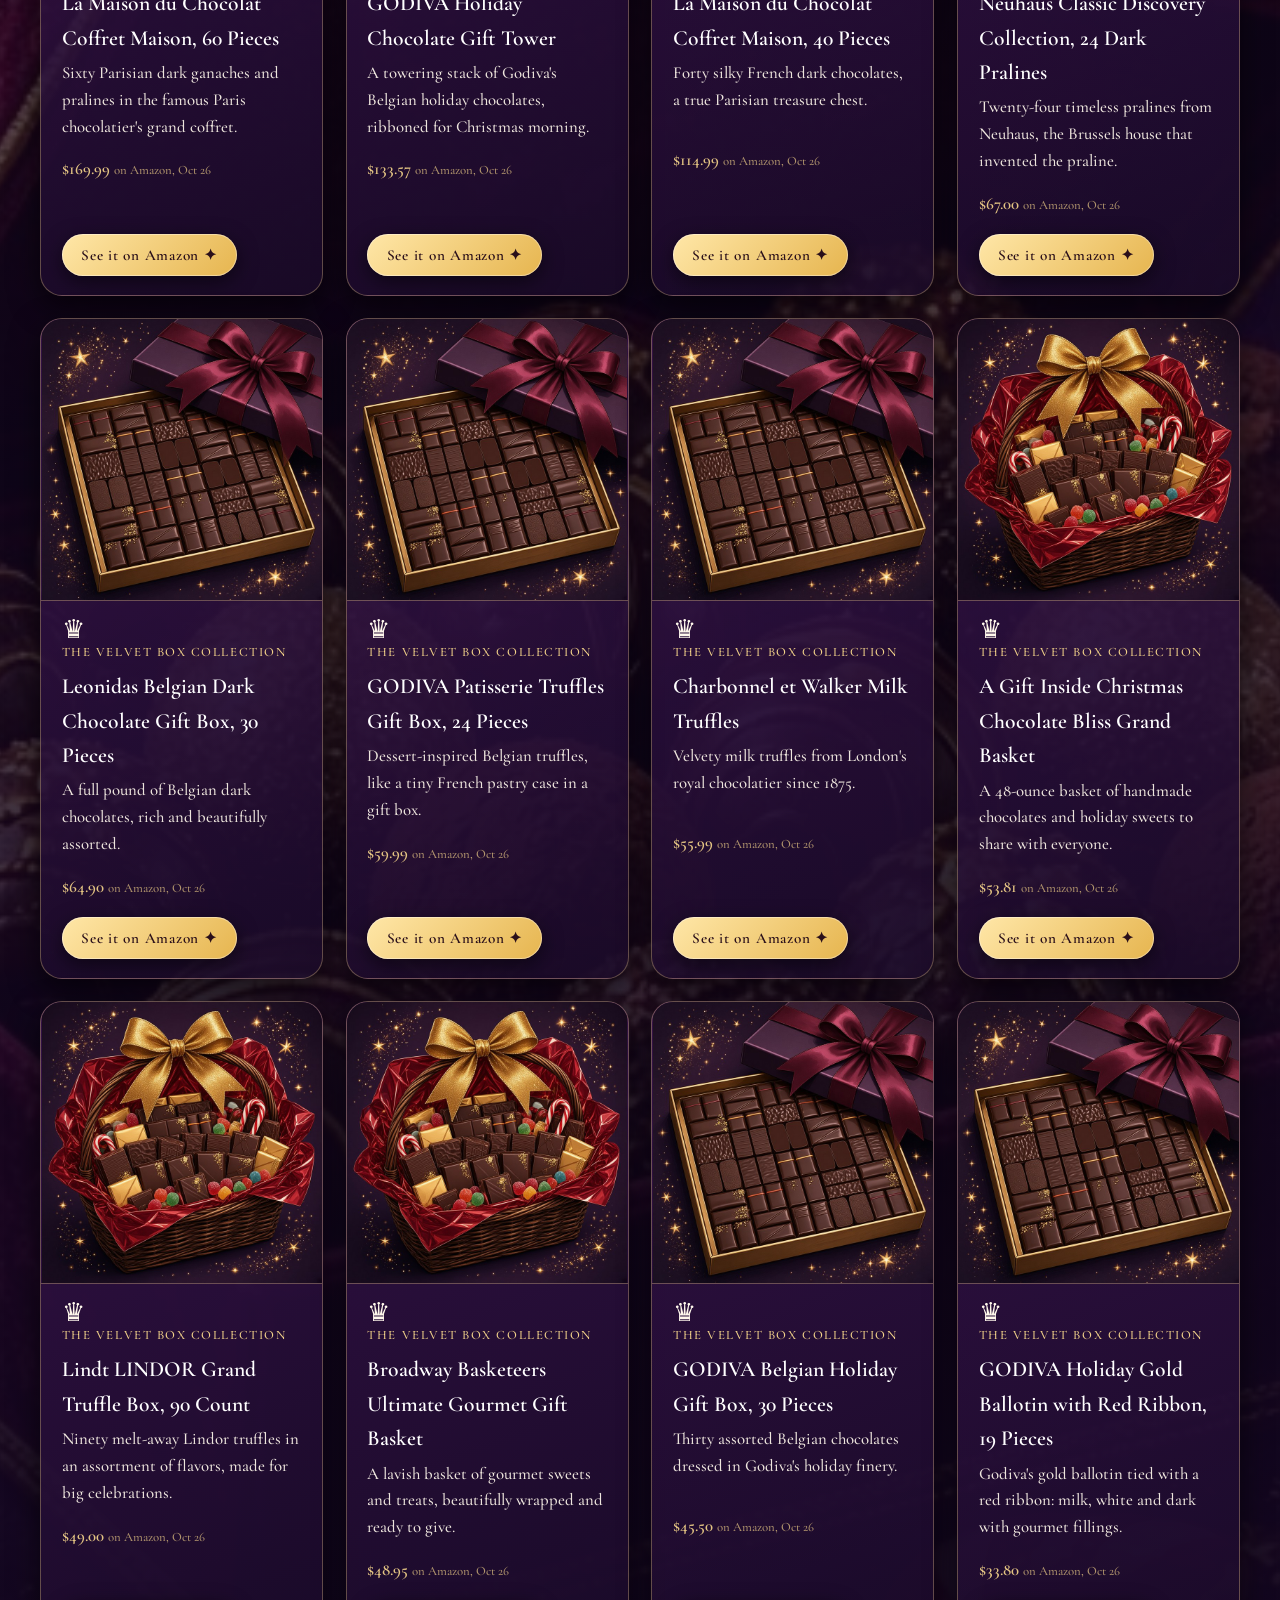
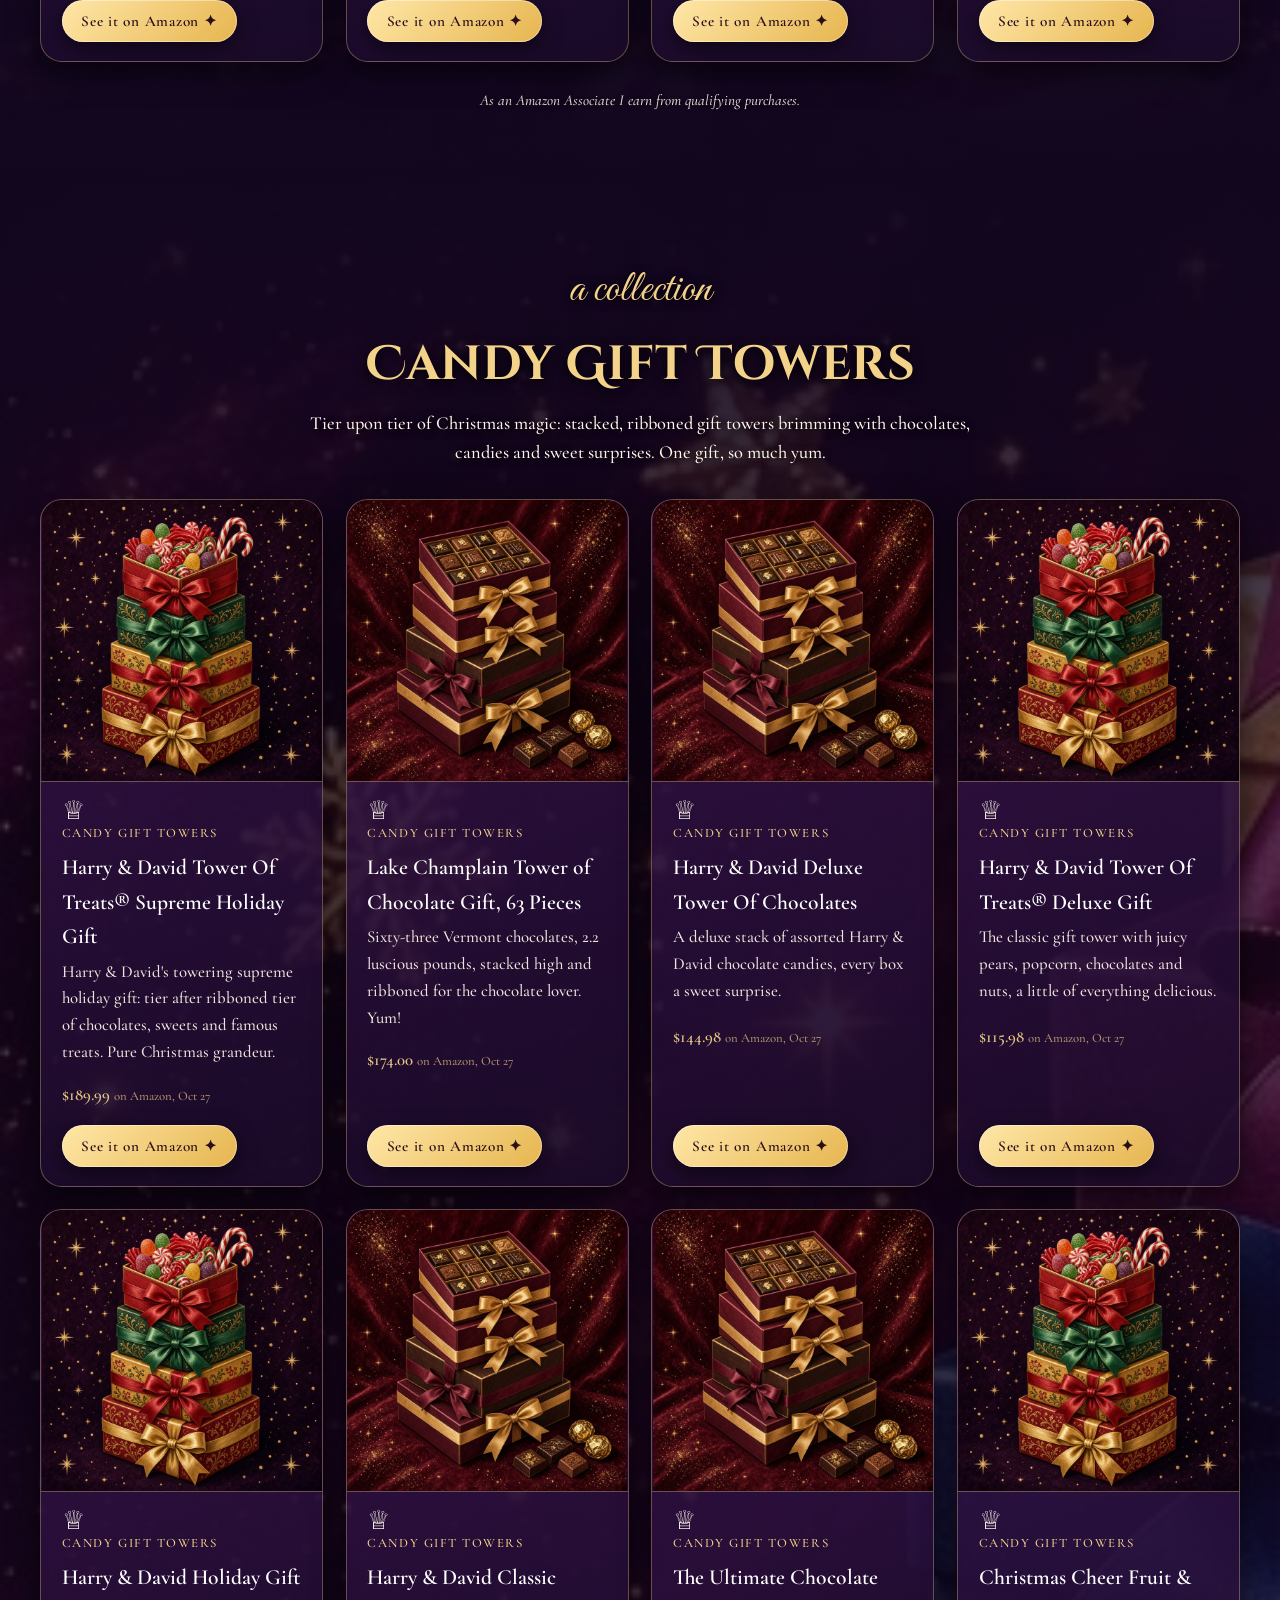
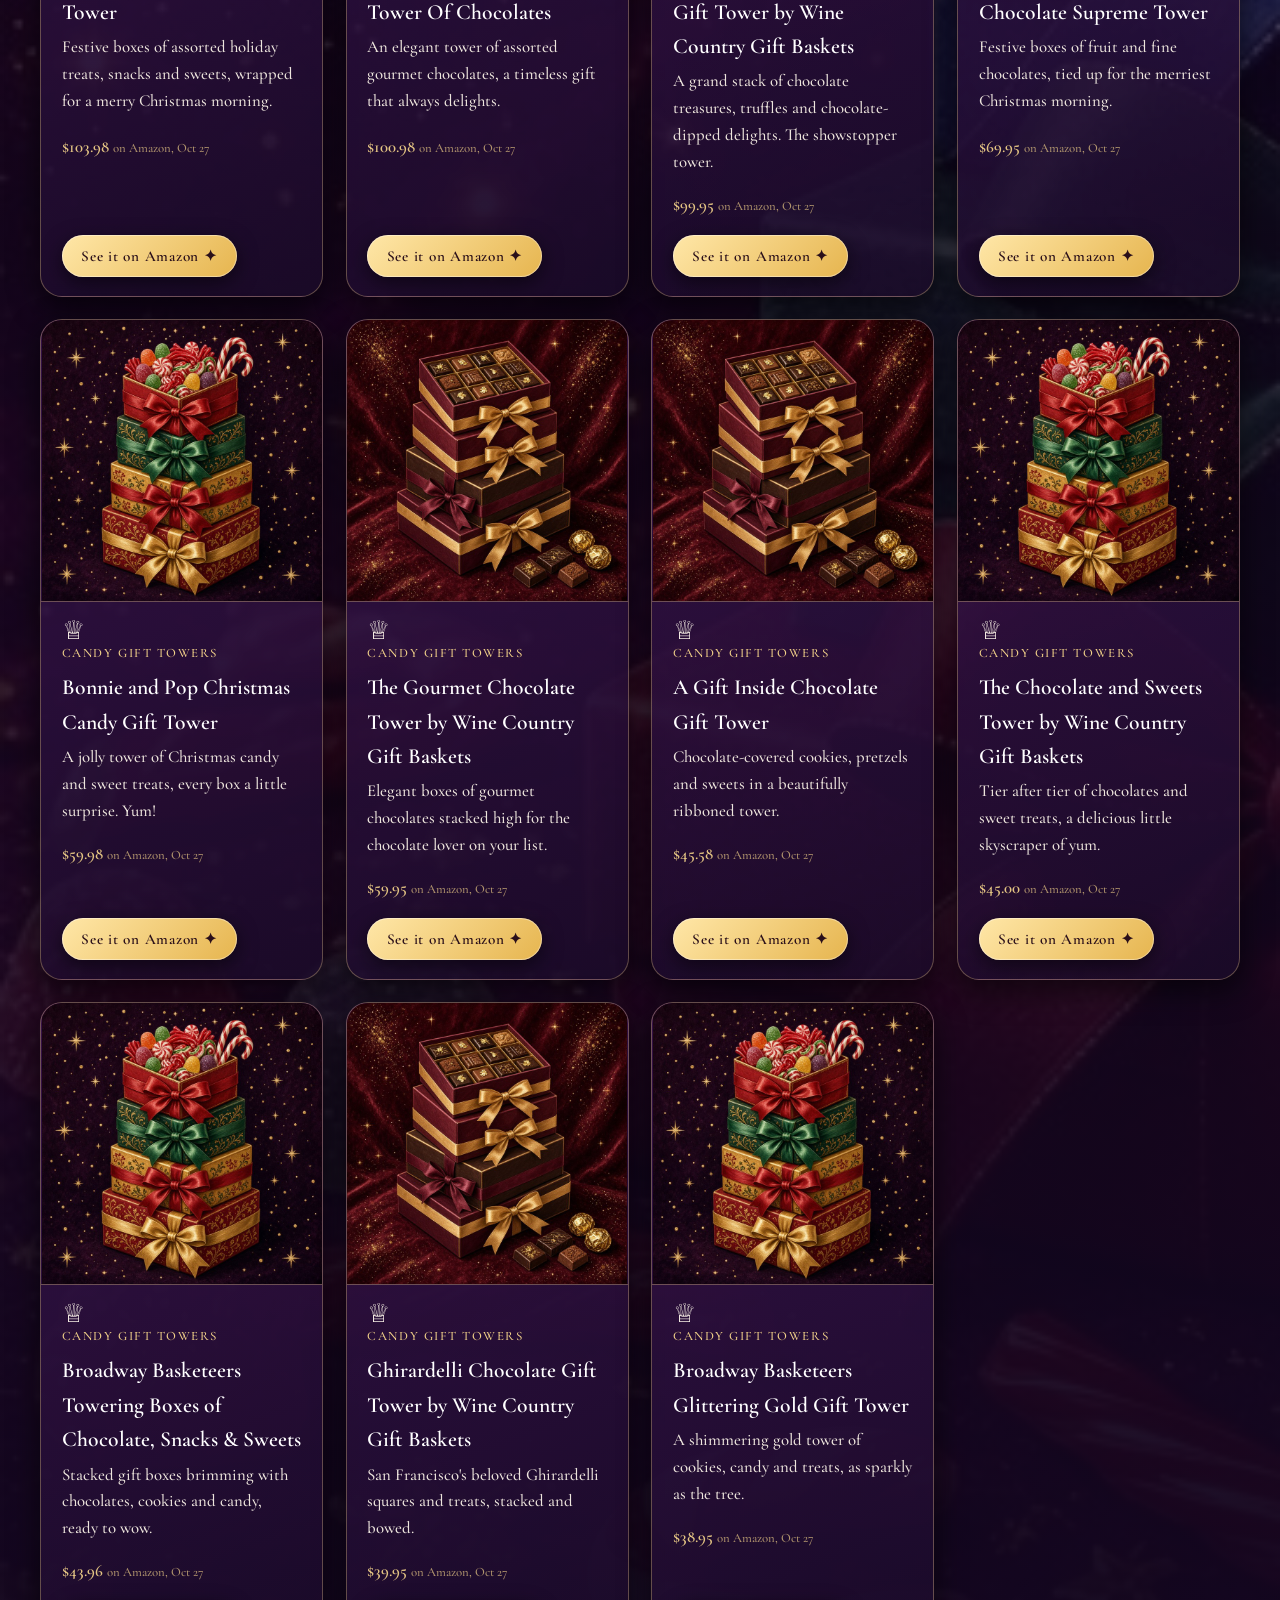
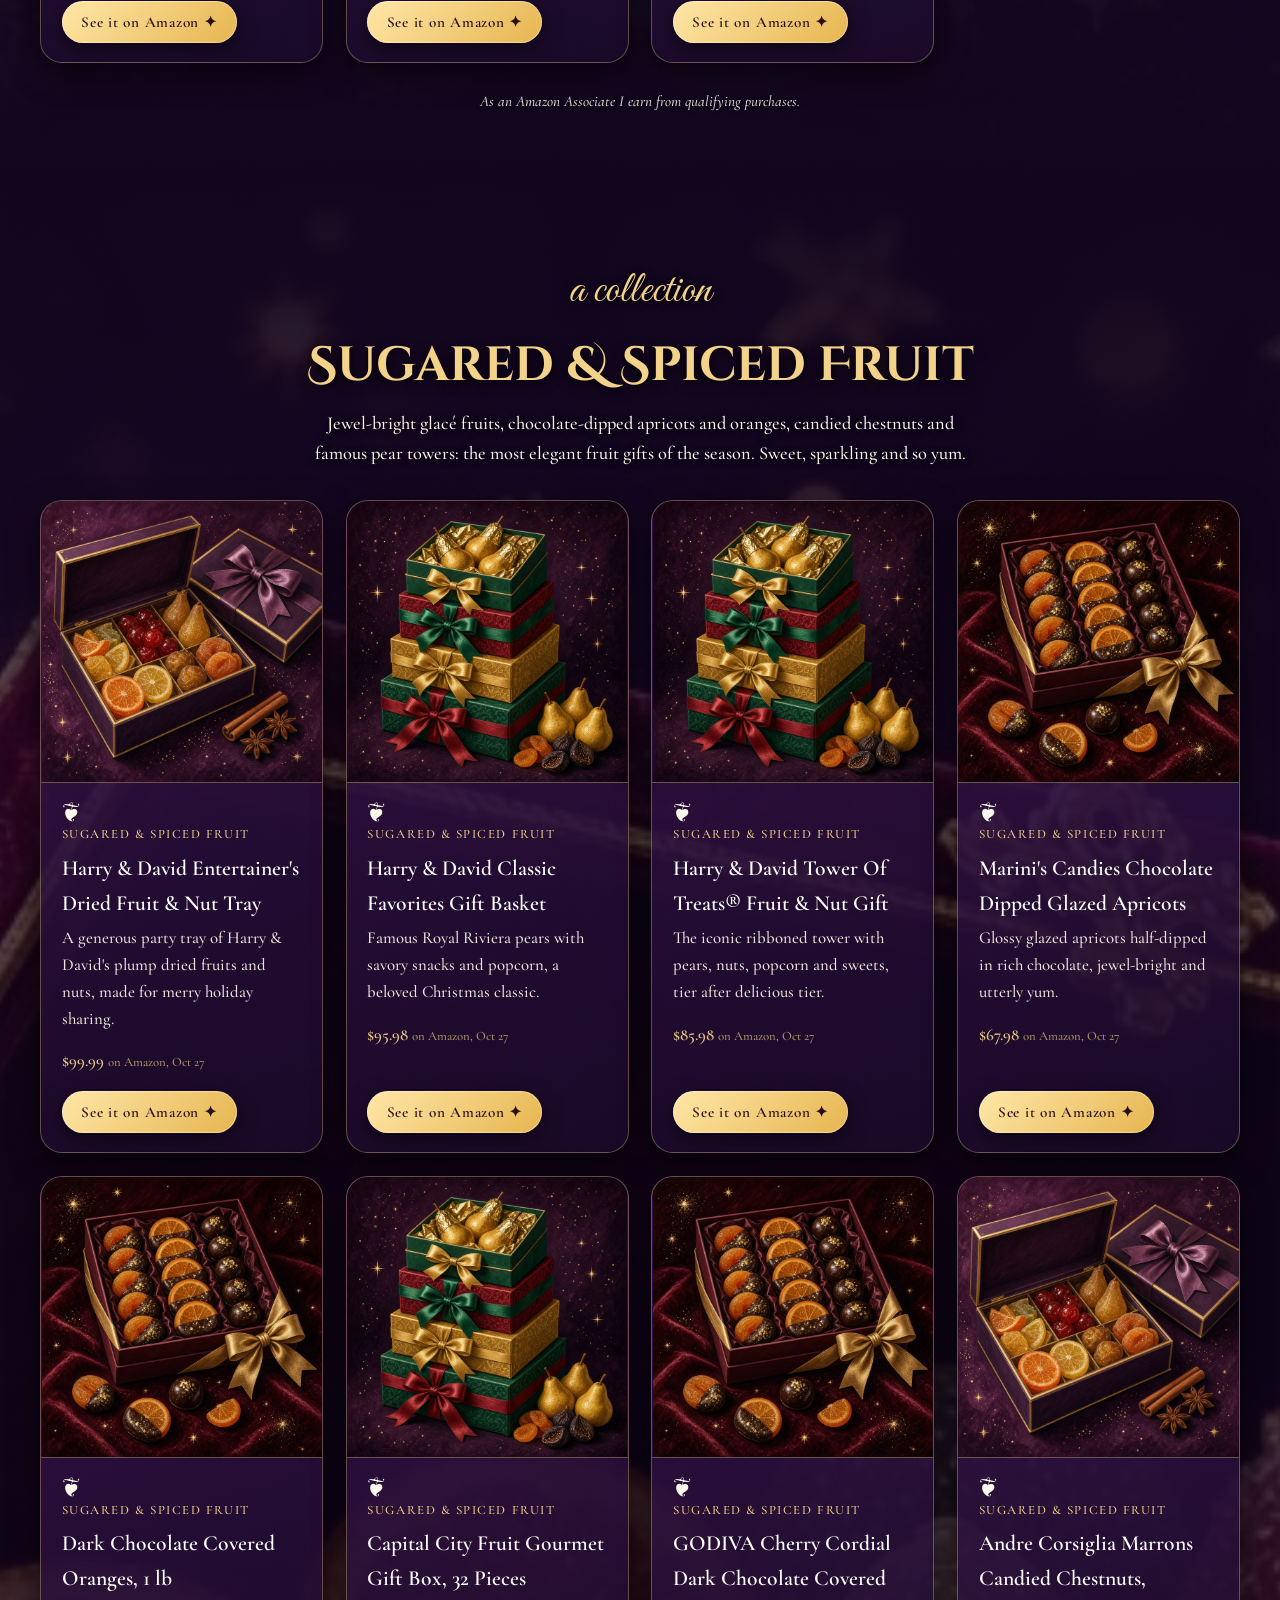
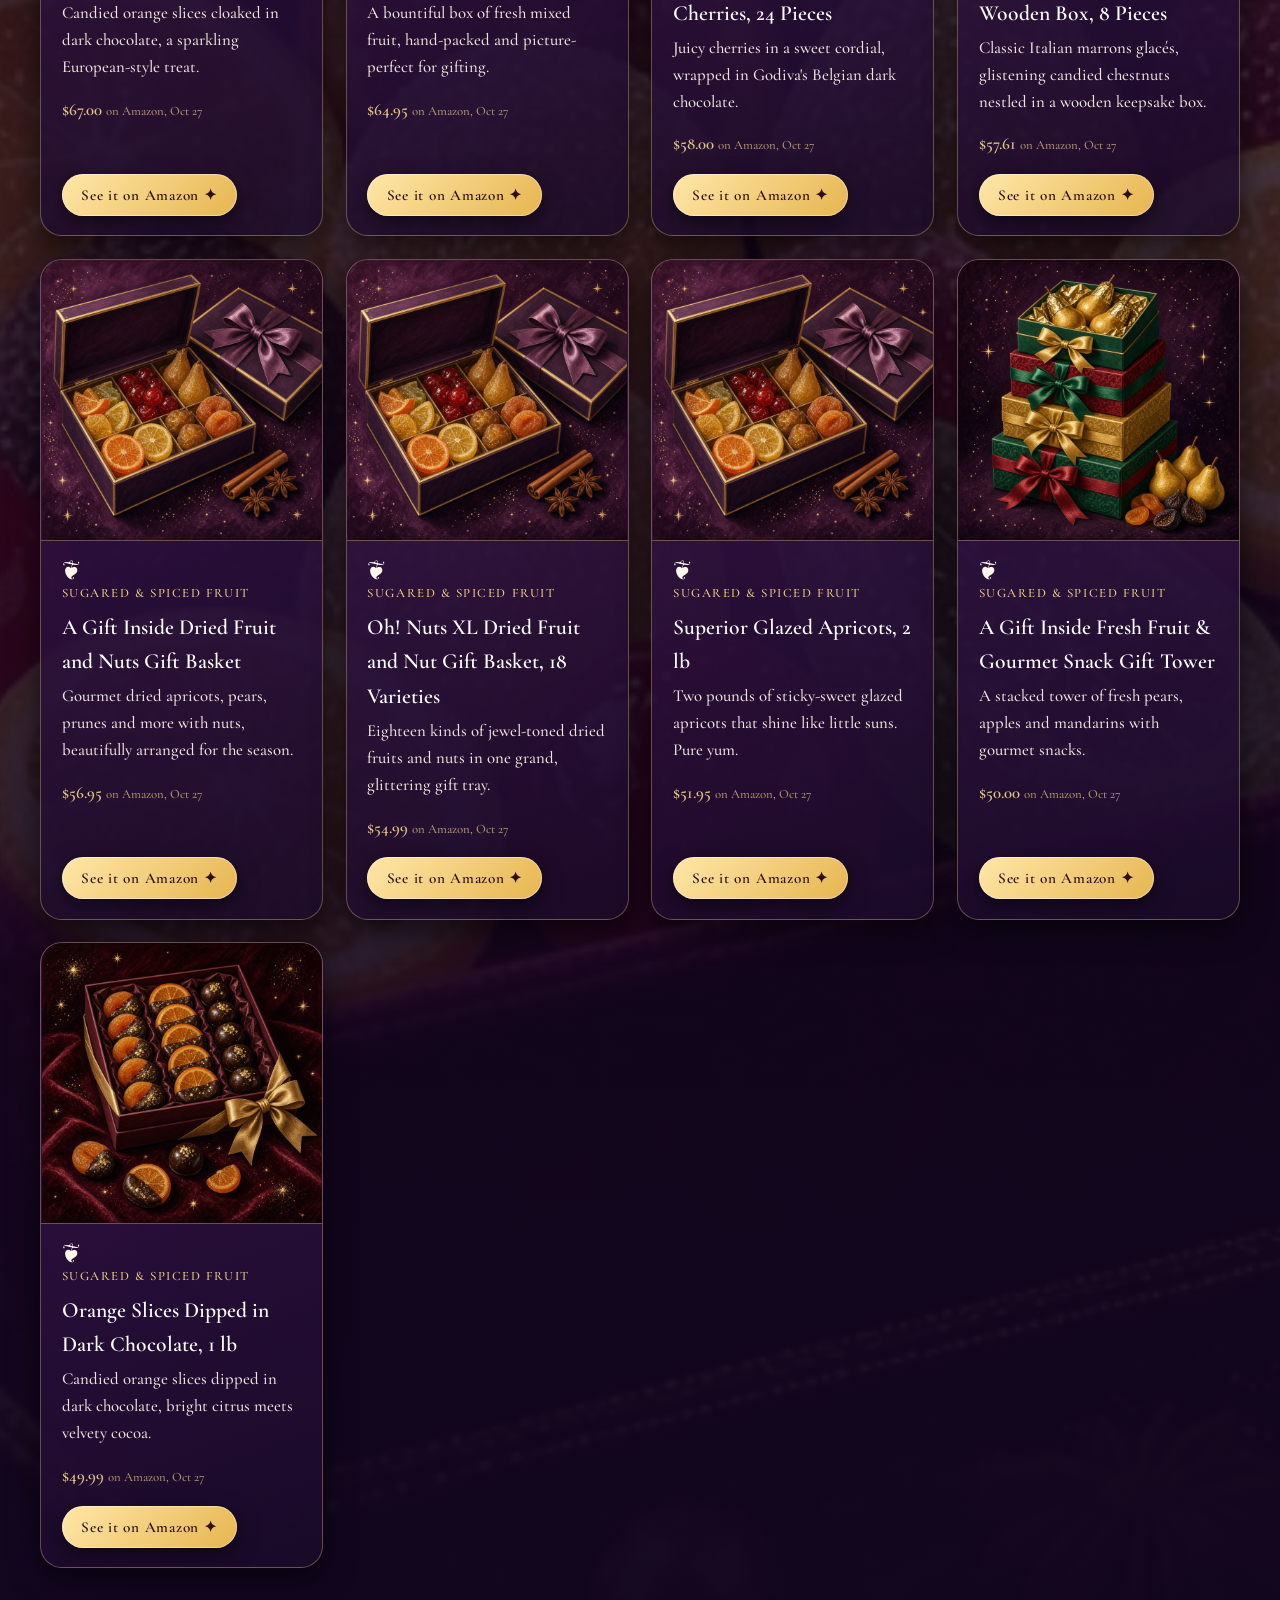
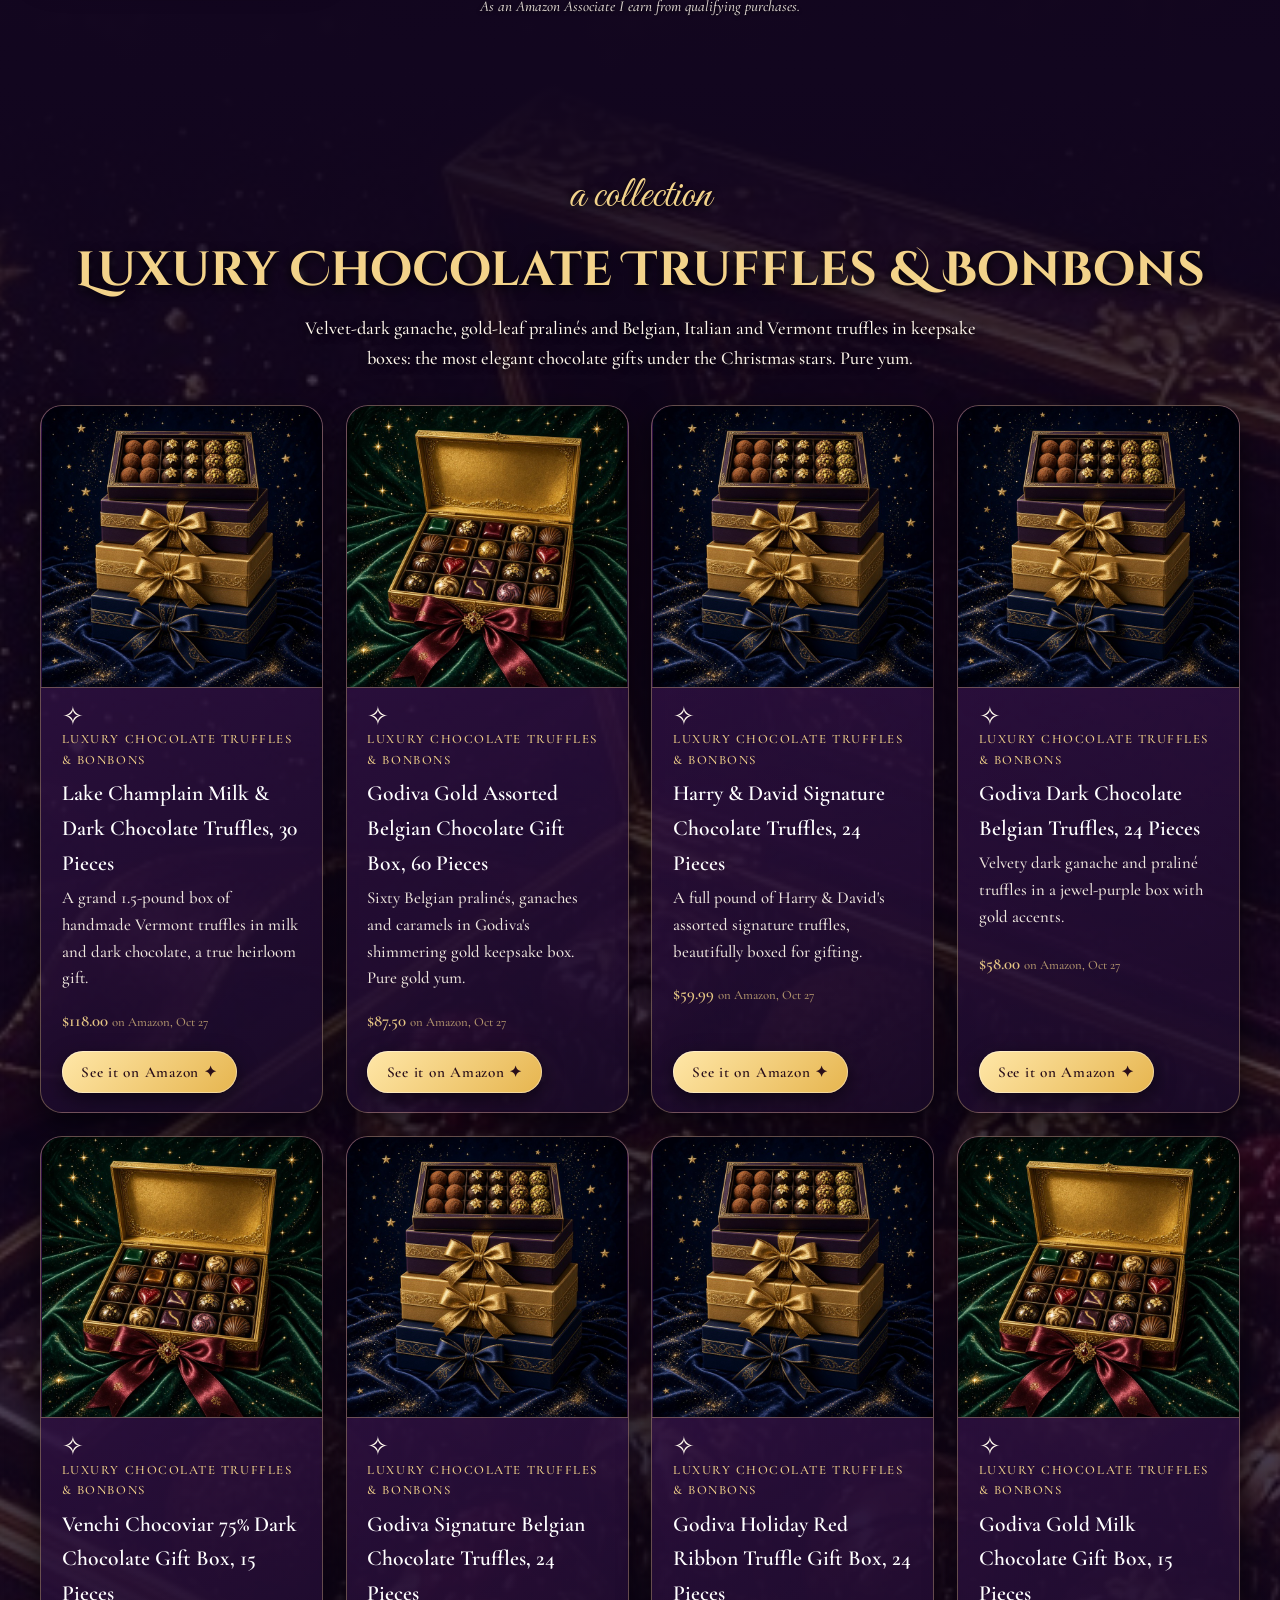
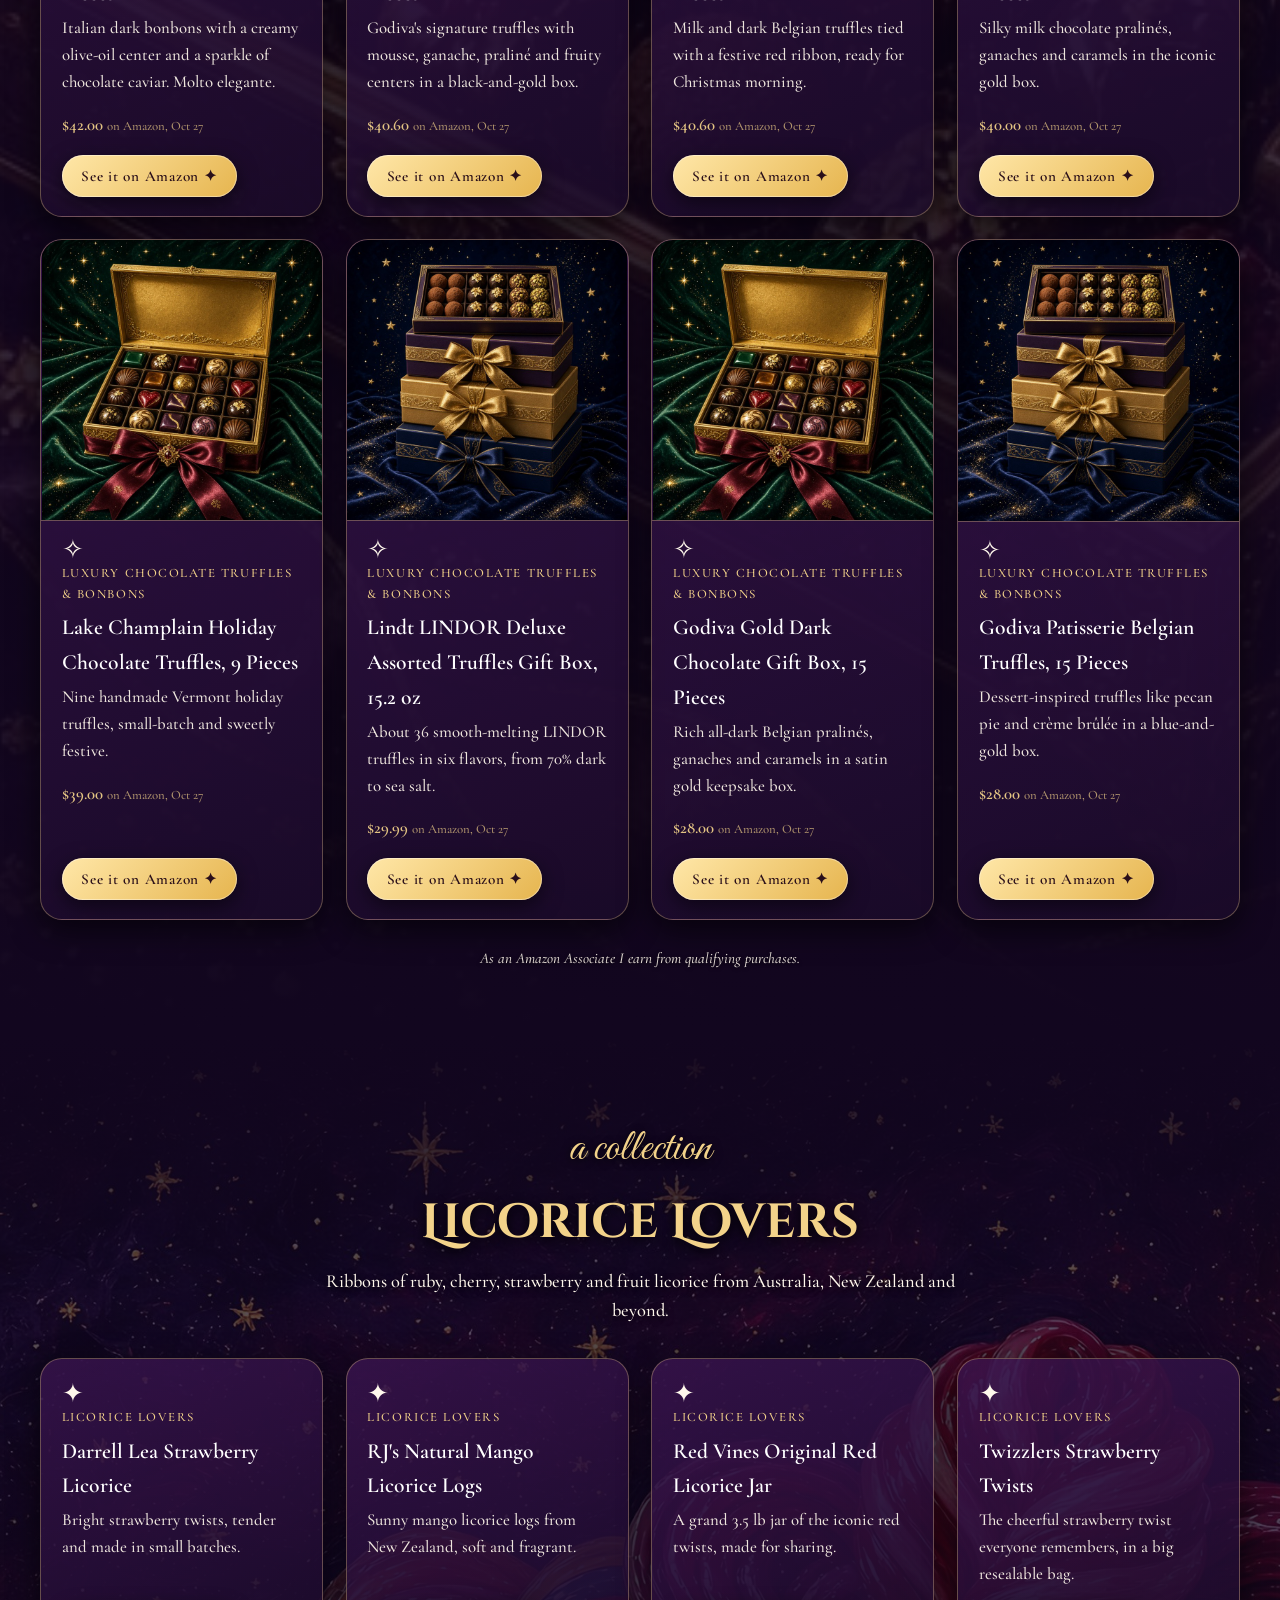
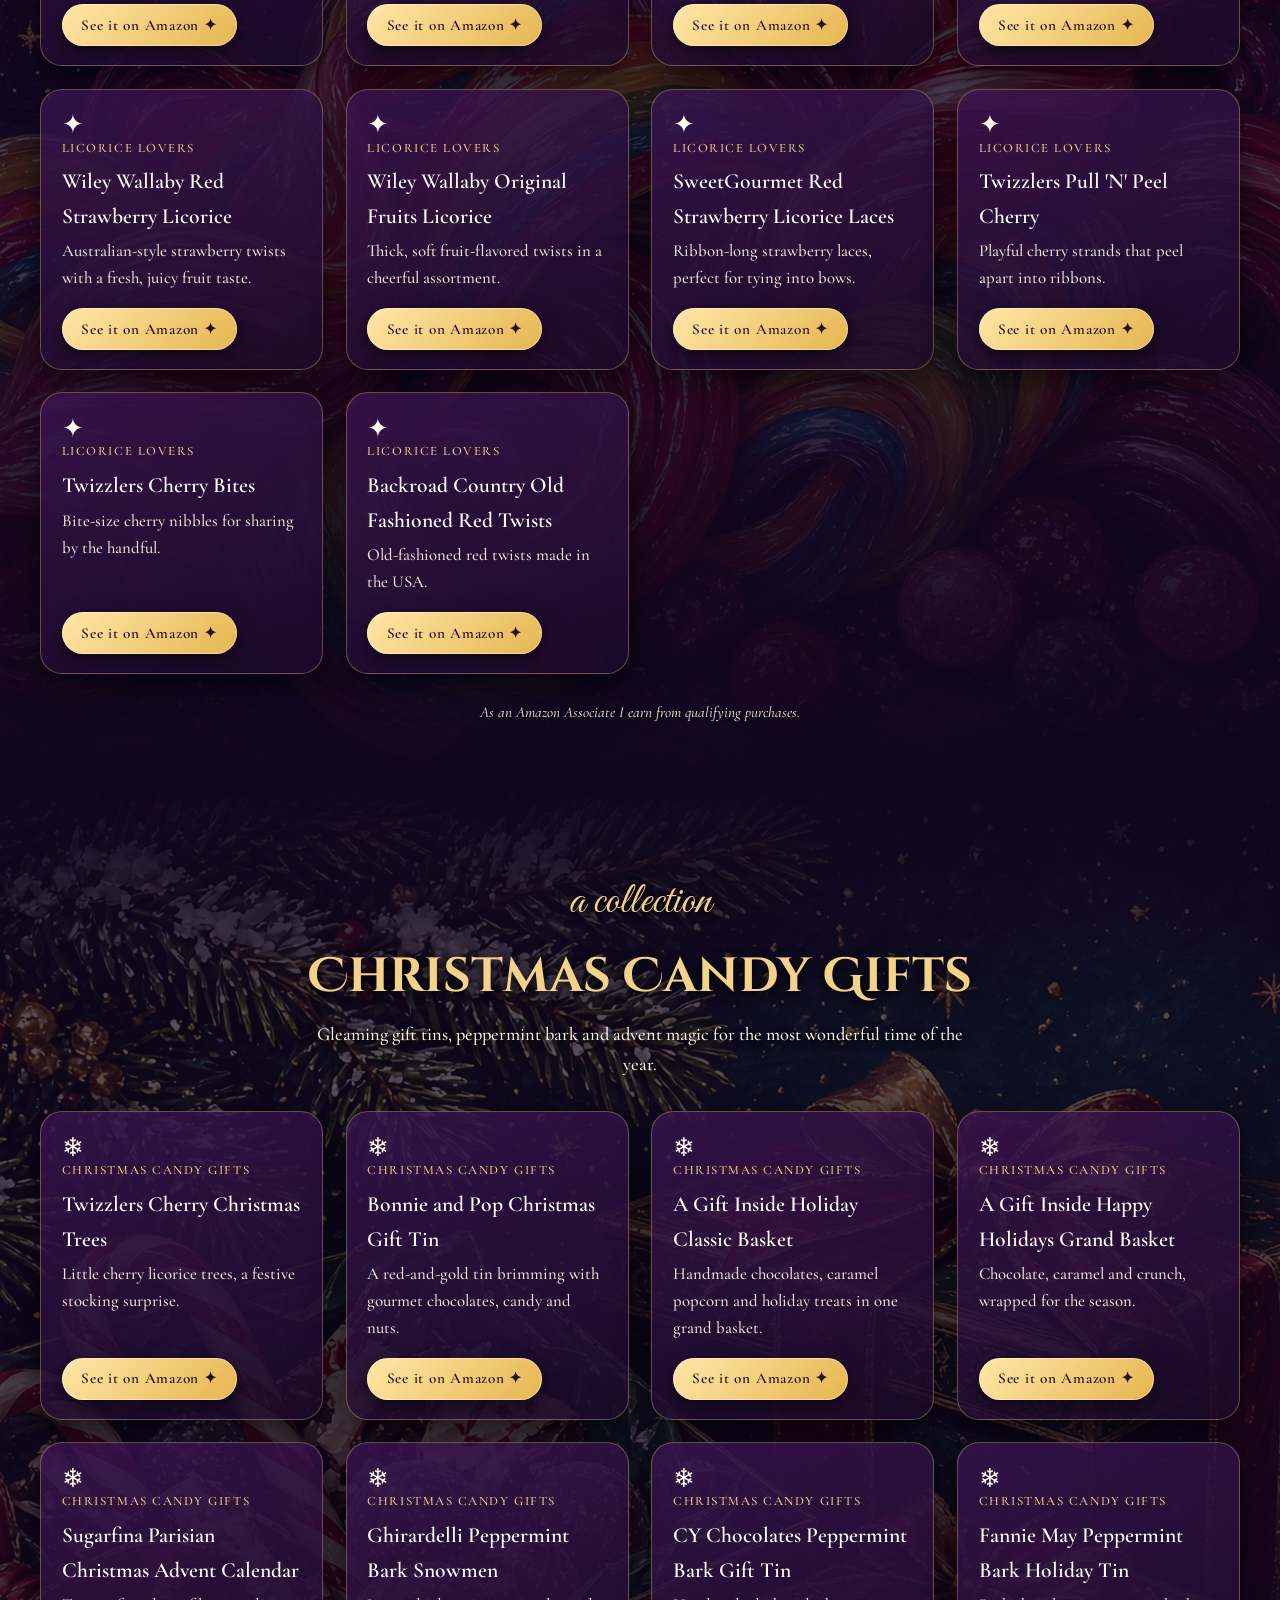
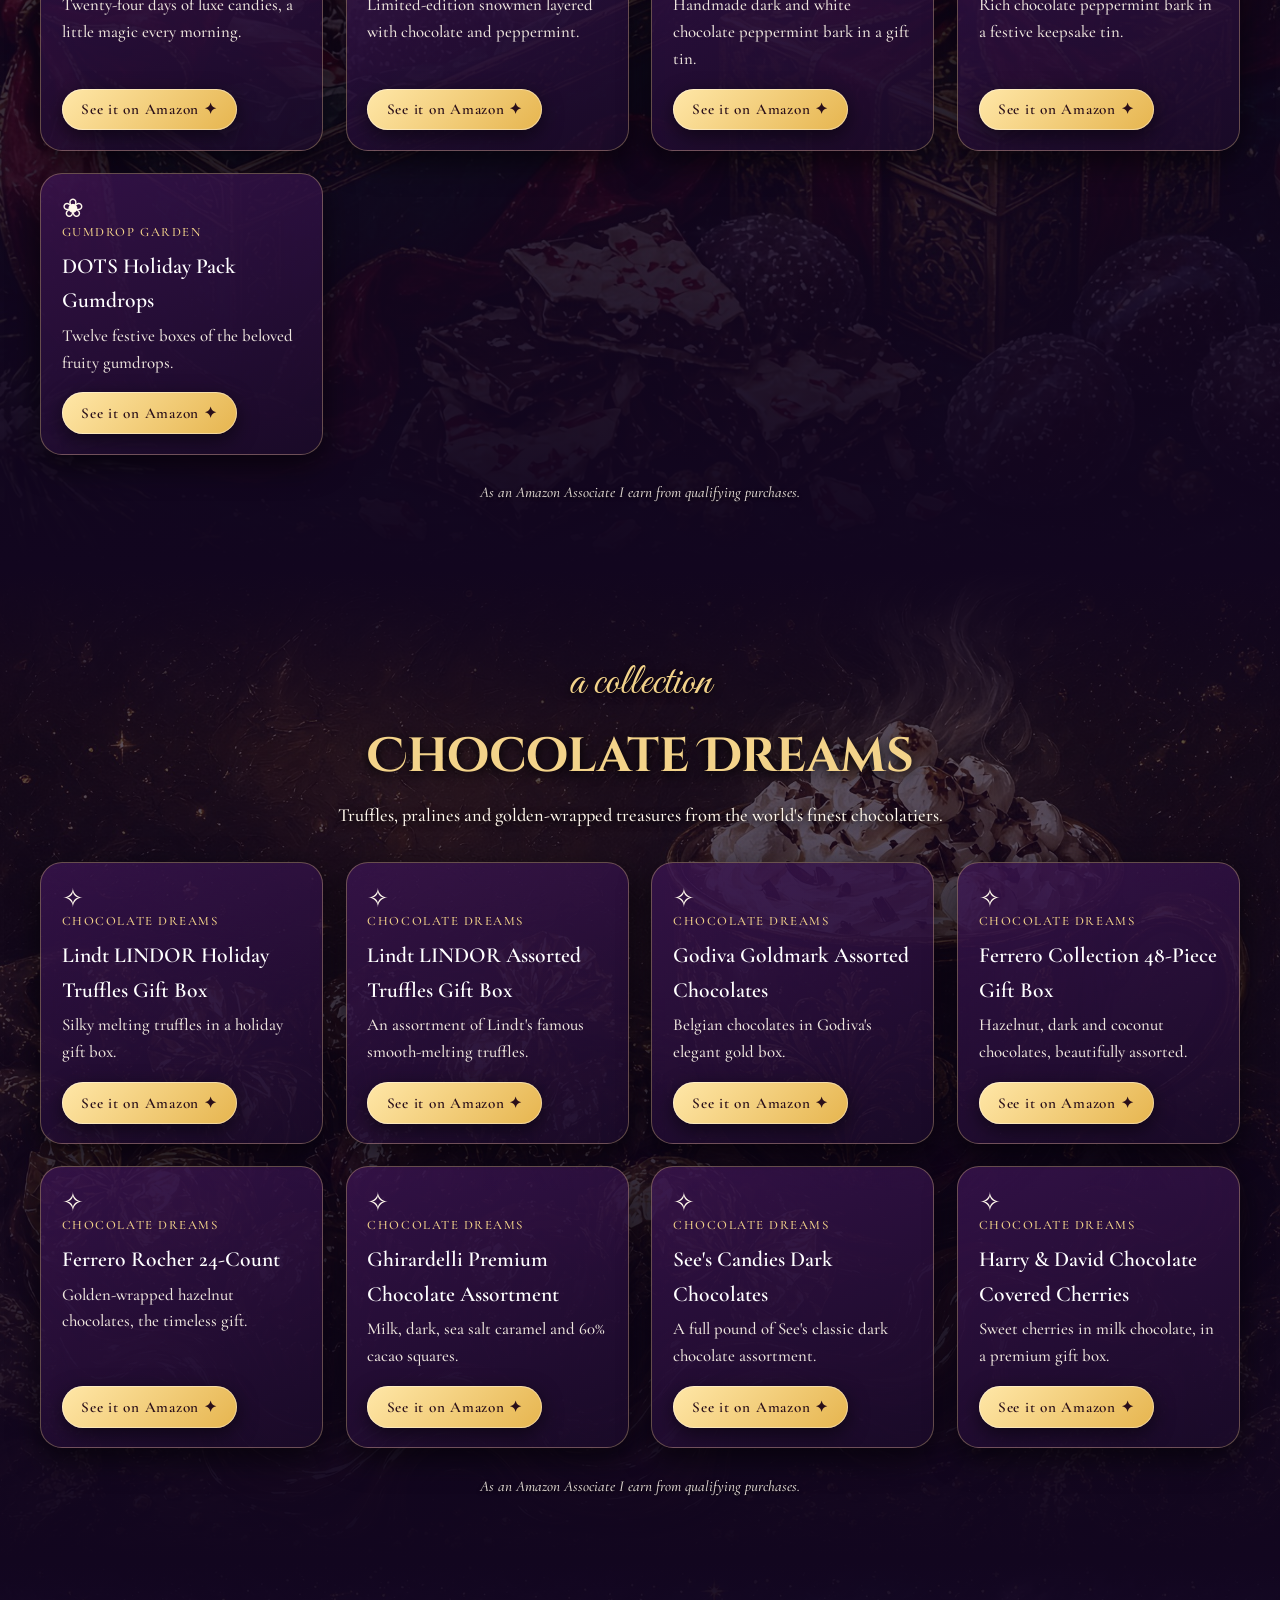
==== commit 52ee726f: "Soft sprinkle banner" ====
--- a/index.html
+++ b/index.html
@@ -18,7 +18,9 @@
 nav a:hover{color:#fff;text-shadow:0 0 12px var(--gold)}
 .hero{position:relative;min-height:92vh;display:flex;flex-direction:column;align-items:center;justify-content:center;text-align:center;padding:3rem 1rem;background:url(img/hero.jpg?v=4) center/cover;margin-top:-3.2rem}
 .hero:after{content:"";position:absolute;inset:0;background:radial-gradient(ellipse at center,#12061f99 0%,#12061f33 45%,transparent 70%),linear-gradient(transparent 70%,#12061f)}
-.hero>*{position:relative;z-index:1}
+.hero>*{position:relative;z-index:2}
+.hero canvas.sprinkles{position:absolute;inset:0;width:100%;height:100%;pointer-events:none;z-index:1}
+
 .script{font-family:'Great Vibes',cursive;color:var(--gold);font-size:clamp(1.8rem,4vw,2.8rem);text-shadow:0 2px 10px #000}
 h1{font-family:'Cinzel Decorative',serif;font-size:clamp(2.6rem,8vw,6rem);margin:.1em 0;line-height:1.05;background:linear-gradient(100deg,#fff3d0,#f3d38a 30%,#fff 50%,#f3d38a 70%,#fff3d0);background-size:200% auto;-webkit-background-clip:text;background-clip:text;color:transparent;filter:drop-shadow(0 4px 14px #000c);animation:shine 6s linear infinite}
 @keyframes shine{to{background-position:200% center}}
@@ -115,8 +117,26 @@
 document.addEventListener('mouseover',e=>{const t=e.target.closest('.btn,.card,.opt');if(t&&!t._s){t._s=1;const r=t.getBoundingClientRect();burst(r.left+r.width/2,r.top+10,5);setTimeout(()=>t._s=0,900)}});
 document.addEventListener('click',e=>burst(e.clientX,e.clientY,7));
 // twinkles in hero
-const h=document.querySelector('.hero');for(let i=0;i<22;i++){const t=document.createElement('span');t.className='twinkle';t.textContent=i%3?'✦':'✧';t.style.left=Math.random()*100+'%';t.style.top=Math.random()*60+'%';t.style.fontSize=(8+Math.random()*16)+'px';t.style.animationDelay=Math.random()*3+'s';h.appendChild(t)}
+const h=document.querySelector('.hero');for(let i=0;i<22;i++){const t=document.createElement('span');t.className='twinkle';t.textContent=i%3?'✦':'✧';t.style.left=Math.random()*100+'%';t.style.top=(24+Math.random()*40)+'%';t.style.fontSize=(8+Math.random()*16)+'px';t.style.animationDelay=Math.random()*3+'s';h.appendChild(t)}
 // sugar snow
 const c=document.getElementById('snow'),x=c.getContext('2d');let F=[];function rs(){c.width=innerWidth;c.height=innerHeight;F=Array.from({length:innerWidth<600?40:90},()=>({x:Math.random()*c.width,y:Math.random()*c.height,r:Math.random()*2.2+.6,s:Math.random()*.6+.25,d:Math.random()*6}))}rs();addEventListener('resize',rs);
 (function f(){x.clearRect(0,0,c.width,c.height);for(const p of F){p.y+=p.s;p.d+=.01;p.x+=Math.sin(p.d)*.3;if(p.y>c.height){p.y=-4;p.x=Math.random()*c.width}x.beginPath();x.arc(p.x,p.y,p.r,0,7);x.fillStyle='rgba(255,250,240,.75)';x.fill()}requestAnimationFrame(f)})();
-</script></body></html>
+</script><script>
+// elegant sprinkle/confetti drift in hero
+(function(){const h=document.querySelector('.hero');if(!h)return;const c=document.createElement('canvas');c.className='sprinkles';c.setAttribute('aria-hidden','true');h.insertBefore(c,h.firstChild);const x=c.getContext('2d');const rm=matchMedia('(prefers-reduced-motion: reduce)').matches;
+const cols=['#f4b8c8','#a8e6cf','#c9b6f2','#a9cdf2','#b3123a','#e8c66a','#f3dc8f'];let W,H,D,P=[],run=true,raf;
+function mk(init){const r=Math.random(),t=r<.5?'g':r<.8?'s':r<.92?'r':'d';return{t,x:Math.random()*W,y:init?Math.random()*H:-10,v:.08+Math.random()*.18,dx:(Math.random()-.5)*.12,a:Math.random()*6.28,va:(Math.random()-.5)*.01,s:t=='g'?.8+Math.random()*1.2:t=='s'?2.5+Math.random()*3:t=='r'?6+Math.random()*3:2+Math.random()*1.2,c:t=='g'||t=='s'?(Math.random()<.5?'#f3dc8f':'#fff4d6'):cols[Math.floor(Math.random()*5)],ph:Math.random()*6.28}}
+function size(){const nv=document.querySelector('nav');const off=nv?Math.max(0,nv.getBoundingClientRect().bottom-h.getBoundingClientRect().top):0;c.style.top=off+'px';c.style.height='calc(100% - '+off+'px)';D=Math.min(devicePixelRatio||1,2);W=h.clientWidth;H=h.clientHeight-off;c.width=W*D;c.height=H*D;x.setTransform(D,0,0,D,0,0);const n=Math.min(W<600?20:50,Math.round(W*H/18000));P=[];for(let i=0;i<n;i++)P.push(mk(1))}
+function fade(p){const cx=W/2,cy=H*.45,ex=Math.abs(p.x-cx)/(W*.32),ey=Math.abs(p.y-cy)/(H*.22),d=Math.max(ex,ey);return d<1?.12+.5*d*d:1}
+function star(r){x.beginPath();for(let i=0;i<4;i++){const q=i*Math.PI/2;x.lineTo(Math.cos(q)*r,Math.sin(q)*r);x.lineTo(Math.cos(q+Math.PI/4)*r*.28,Math.sin(q+Math.PI/4)*r*.28)}x.closePath();x.fill()}
+function draw(tm){x.clearRect(0,0,W,H);for(const p of P){const tw=p.t=='g'||p.t=='s'?.45+.55*Math.abs(Math.sin(tm/1600+p.ph)):.75;x.globalAlpha=tw*fade(p)*.6;x.save();x.translate(p.x,p.y);x.rotate(p.a);x.fillStyle=p.c;
+if(p.t=='g'){x.shadowColor='#f3dc8f';x.shadowBlur=6;x.beginPath();x.arc(0,0,p.s,0,6.28);x.fill()}
+else if(p.t=='s'){x.shadowColor='#fff4d6';x.shadowBlur=8;star(p.s)}
+else if(p.t=='r'){x.beginPath();x.roundRect?x.roundRect(-p.s/2,-1.2,p.s,2.4,1.2):x.rect(-p.s/2,-1.2,p.s,2.4);x.fill()}
+else{x.beginPath();x.ellipse(0,0,p.s,p.s*.85,0,0,6.28);x.fill()}x.restore()}x.globalAlpha=1}
+function step(tm){if(!run)return;for(const p of P){p.y+=p.v;p.x+=p.dx+Math.sin(tm/3200+p.ph)*.07;p.a+=p.va;if(p.y>H+10){Object.assign(p,mk(0))}}draw(tm);raf=requestAnimationFrame(step)}
+size();addEventListener('resize',()=>{size();if(rm)draw(0)});
+if(rm){draw(0)}else{raf=requestAnimationFrame(step);document.addEventListener('visibilitychange',()=>{run=!document.hidden;cancelAnimationFrame(raf);if(run)raf=requestAnimationFrame(step)});
+if('IntersectionObserver'in window)new IntersectionObserver(e=>{const v=e[0].isIntersecting&&!document.hidden;if(v!==run){run=v;cancelAnimationFrame(raf);if(run)raf=requestAnimationFrame(step)}}).observe(h)}})();
+</script>
+</body></html>
